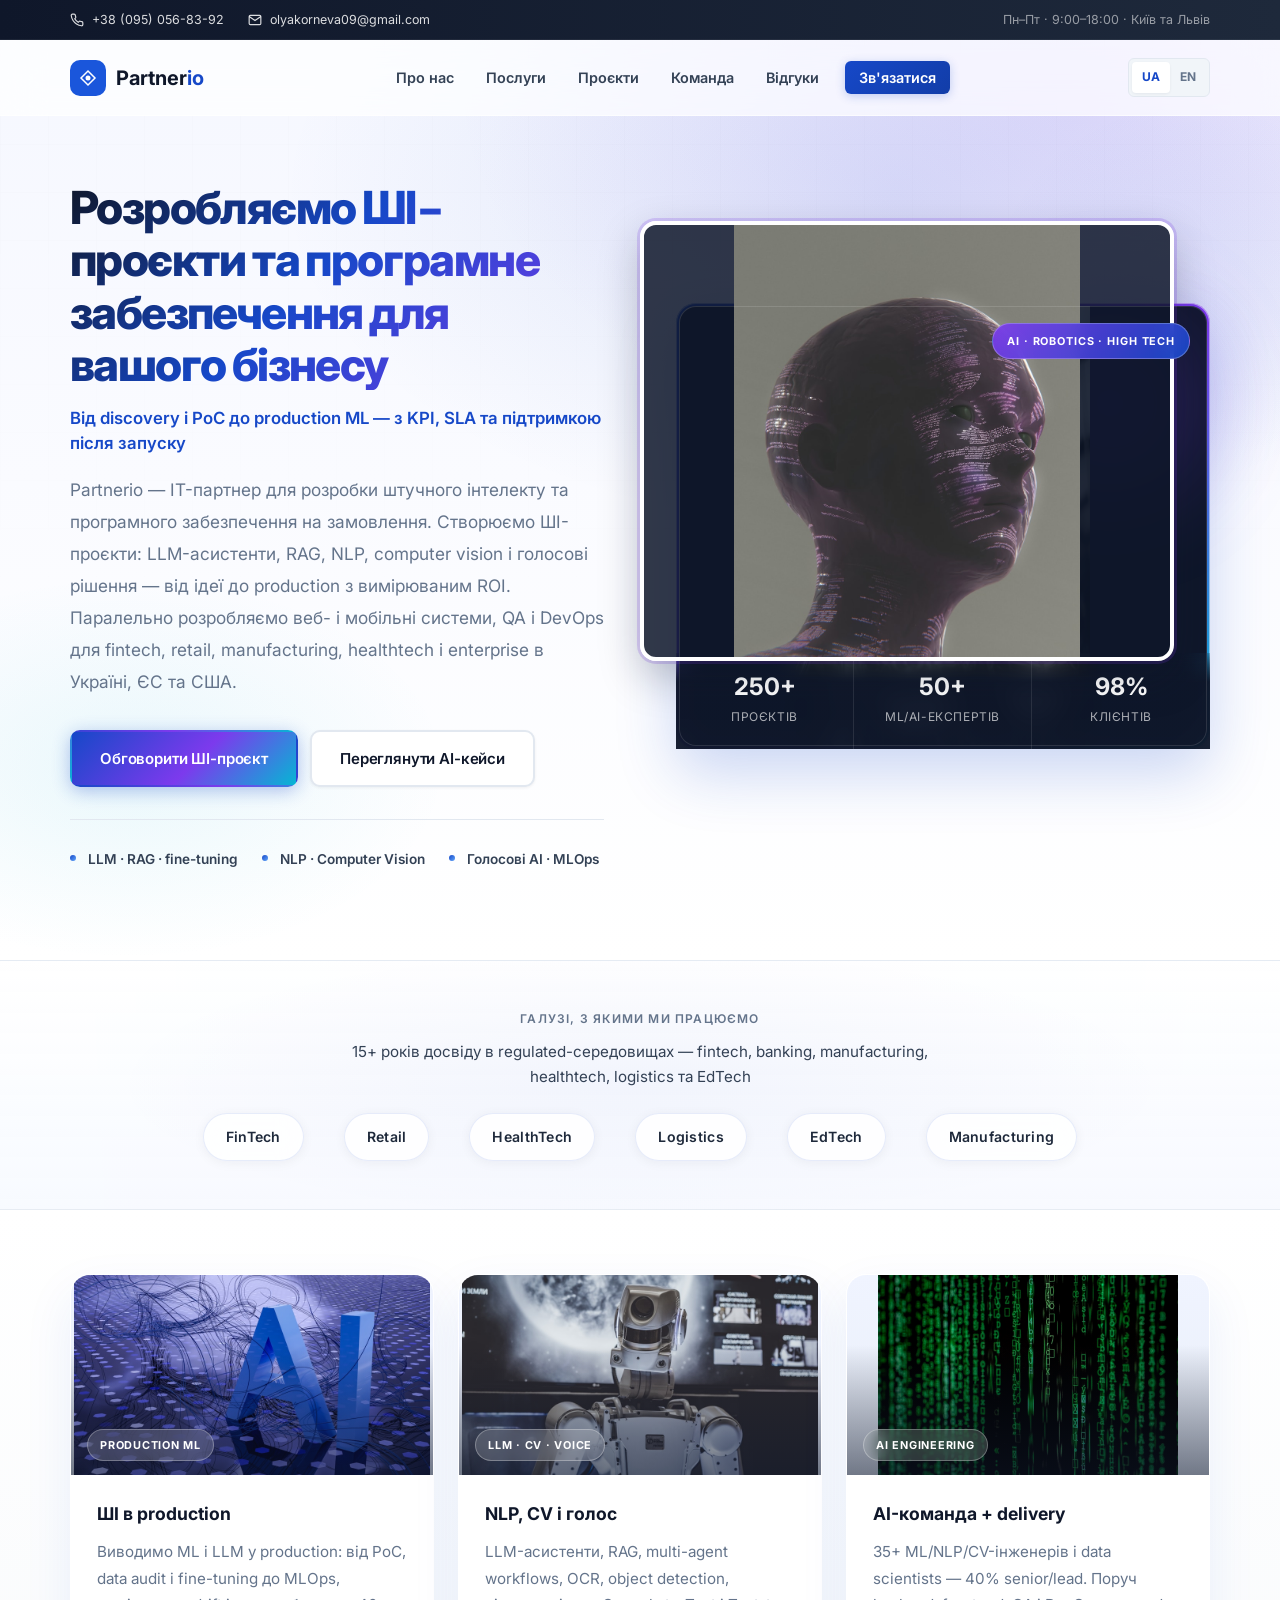
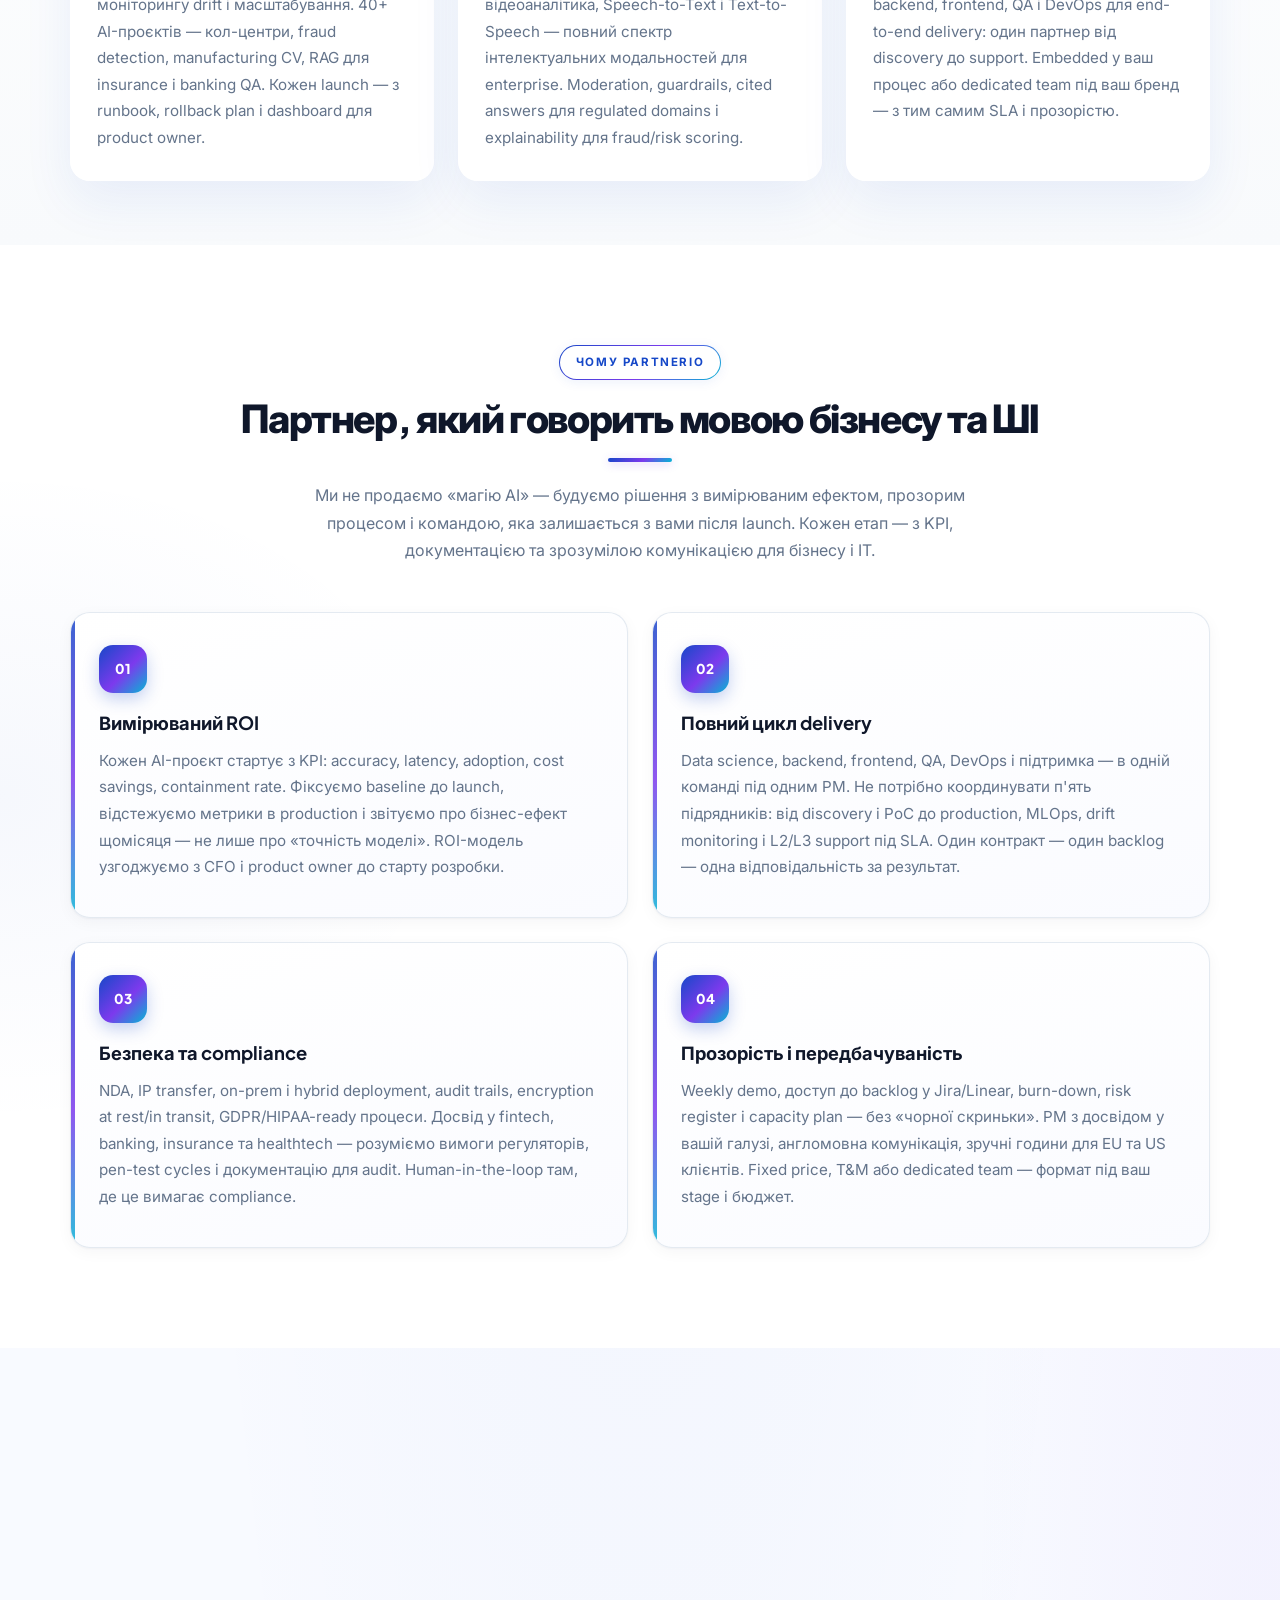
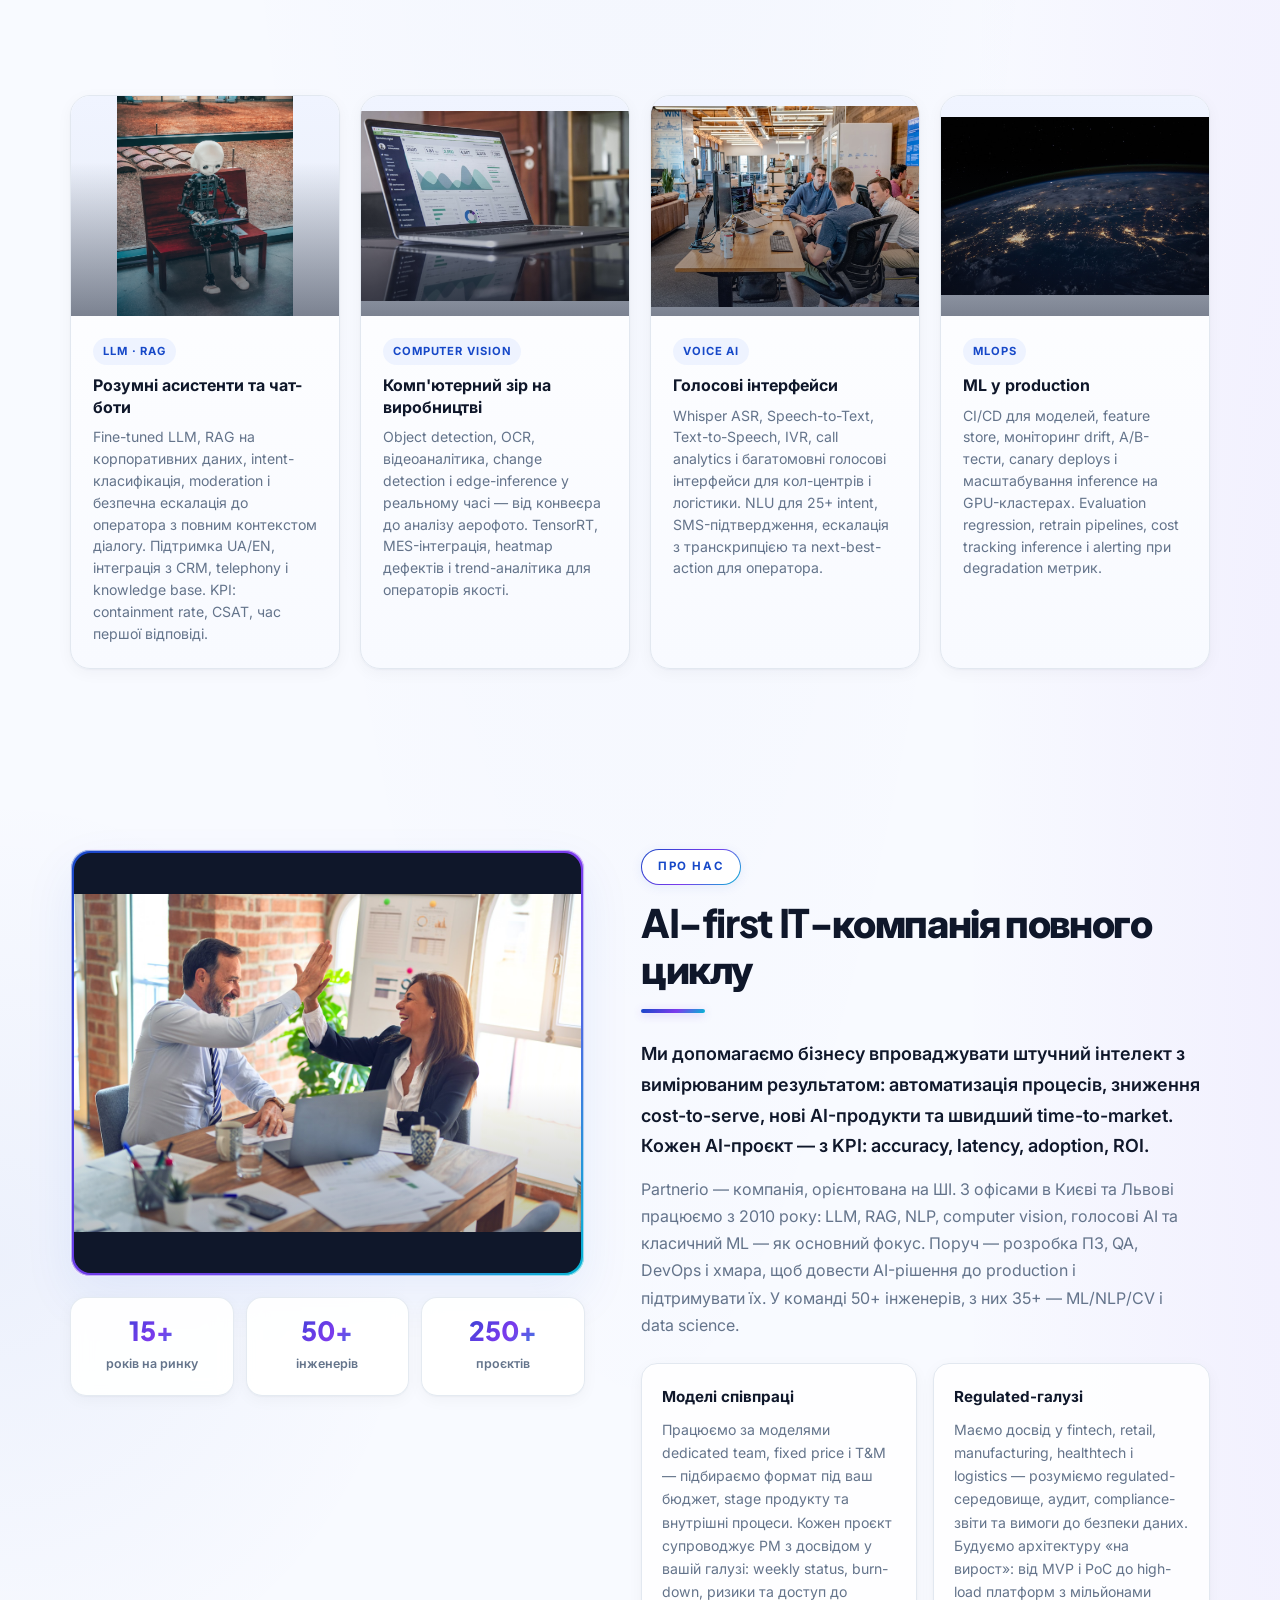
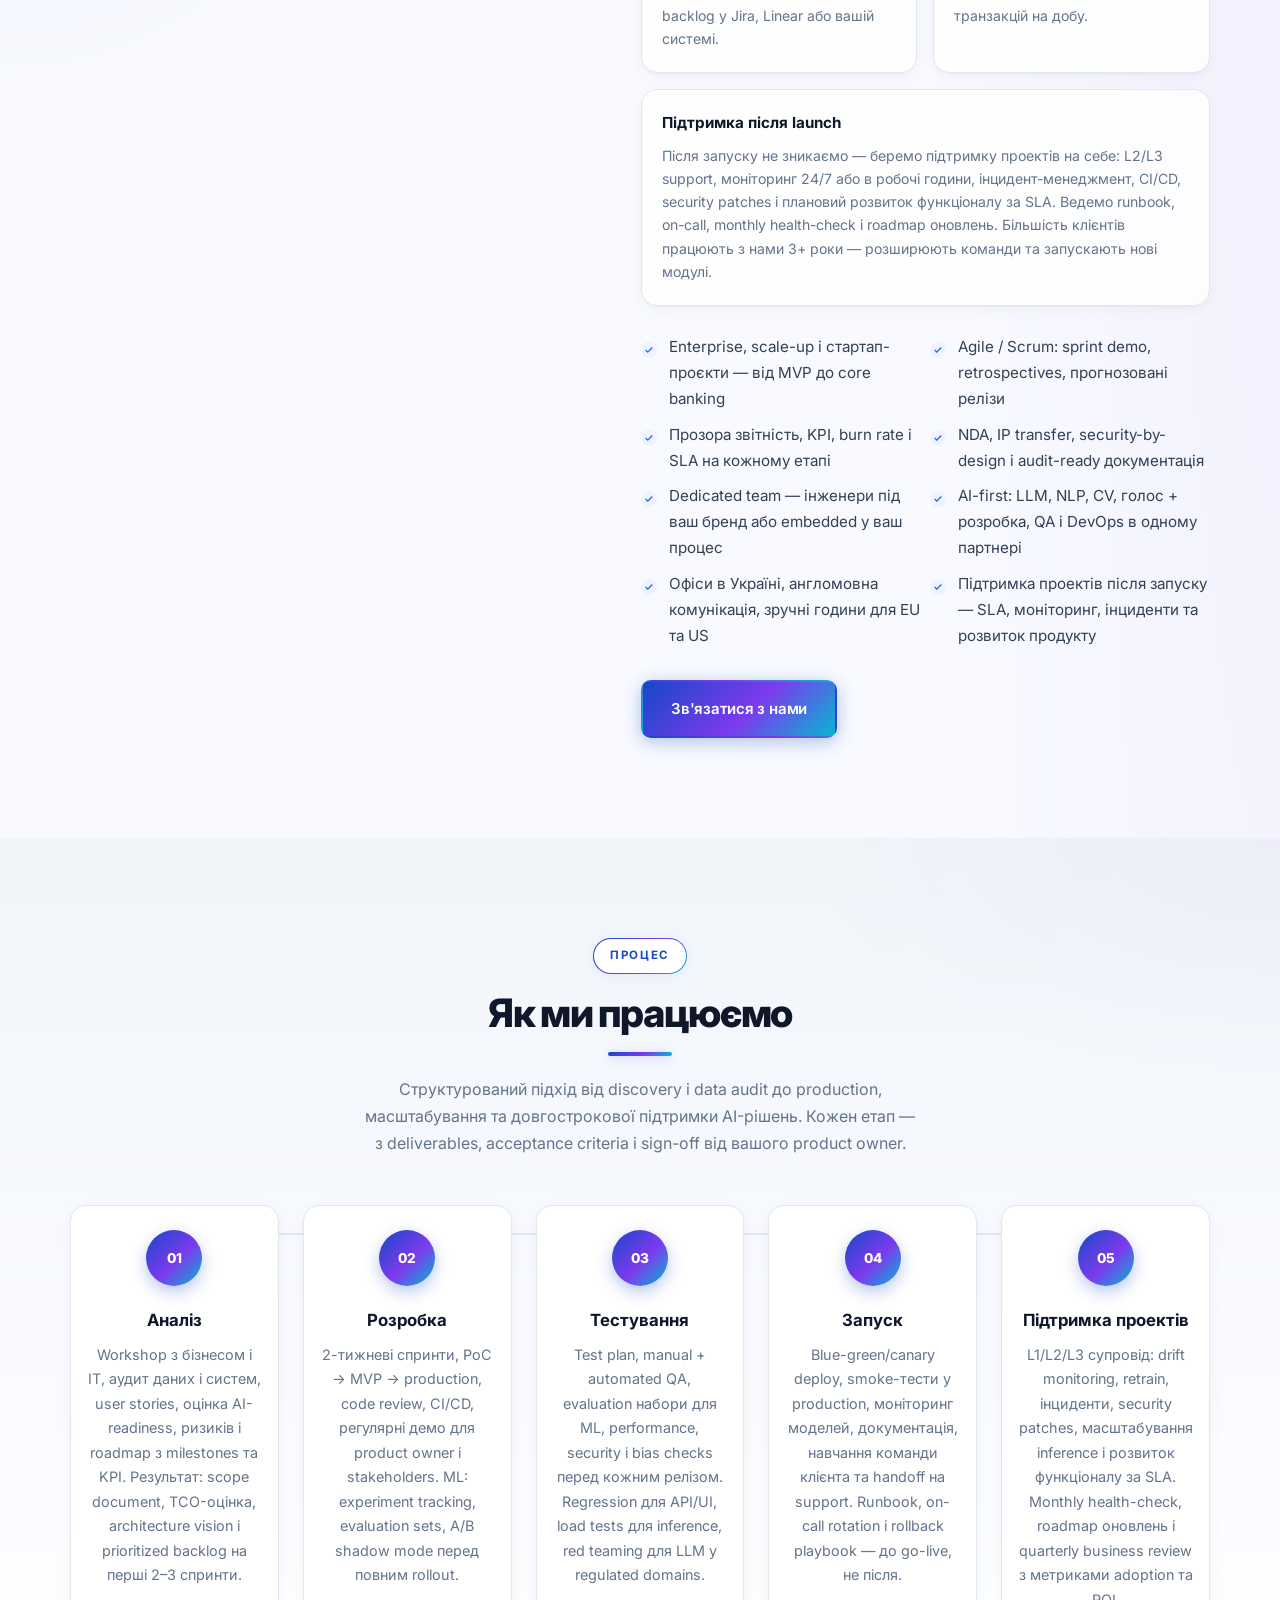
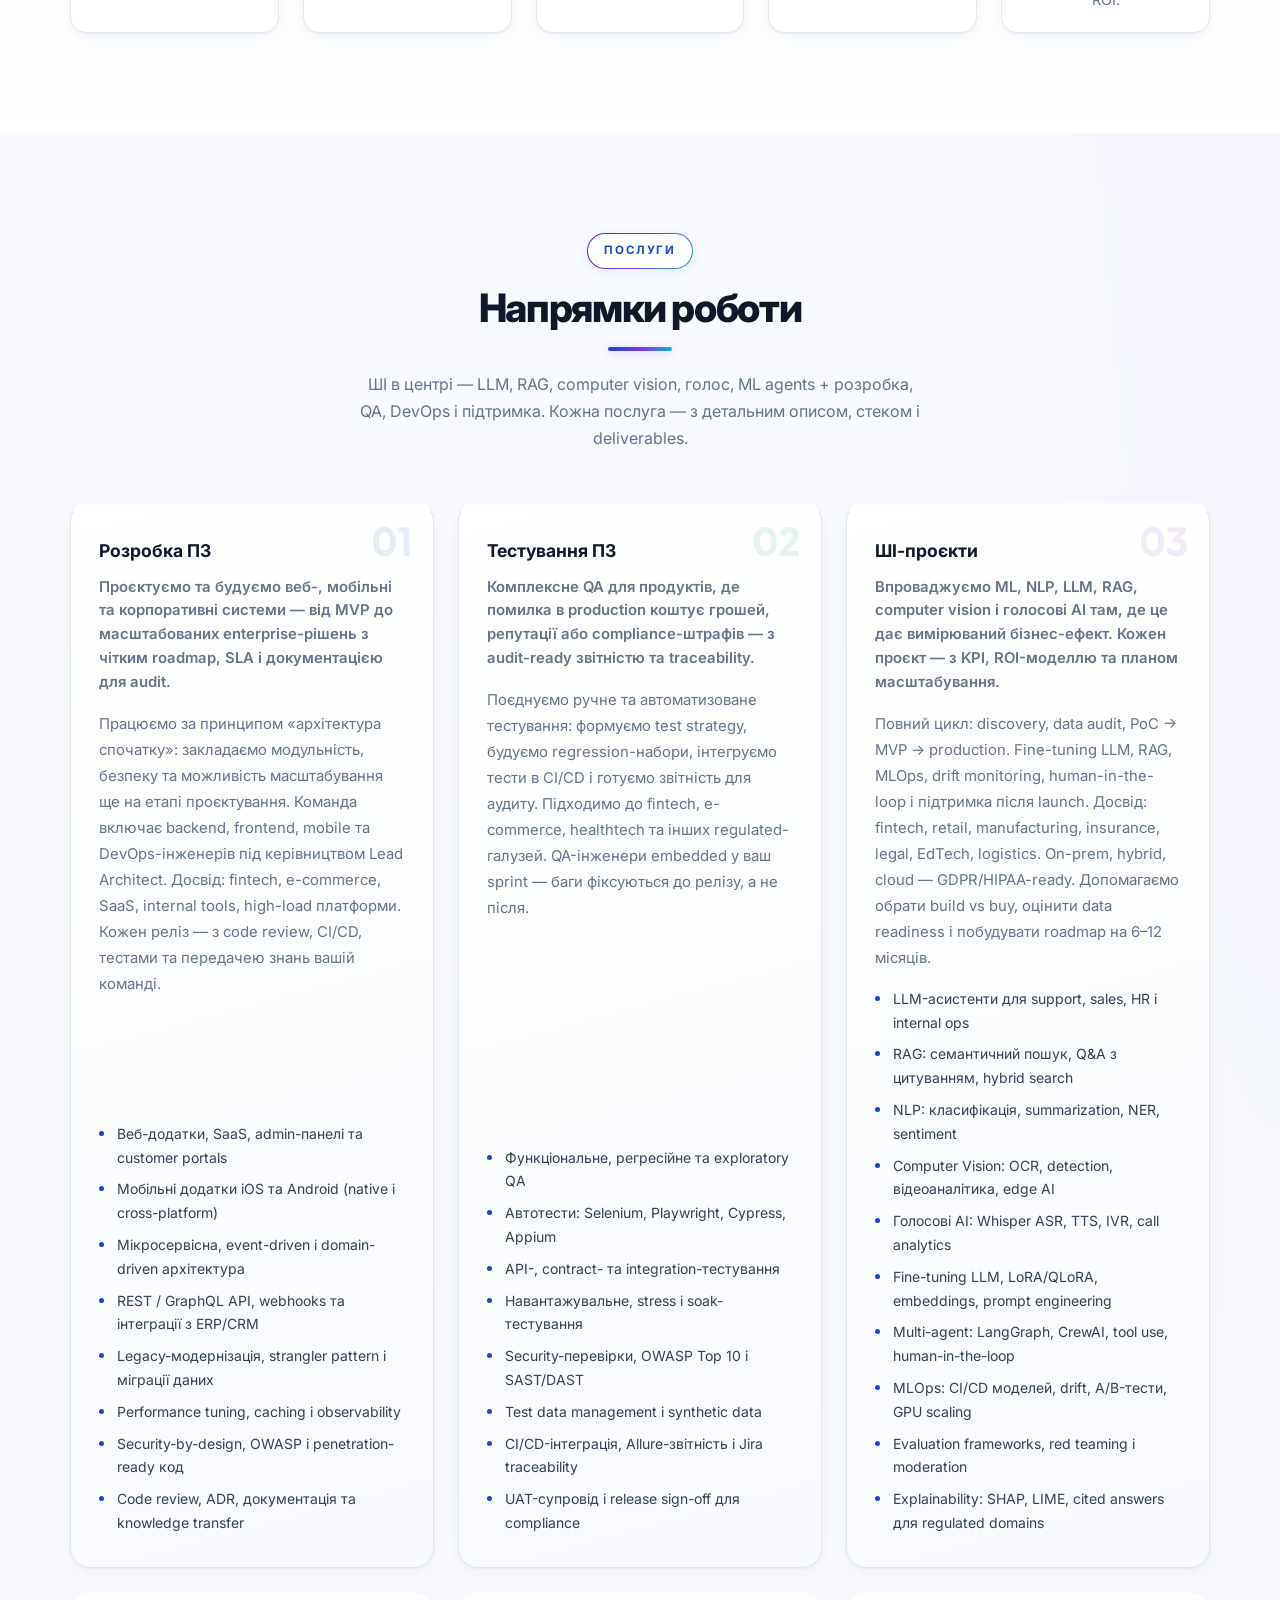
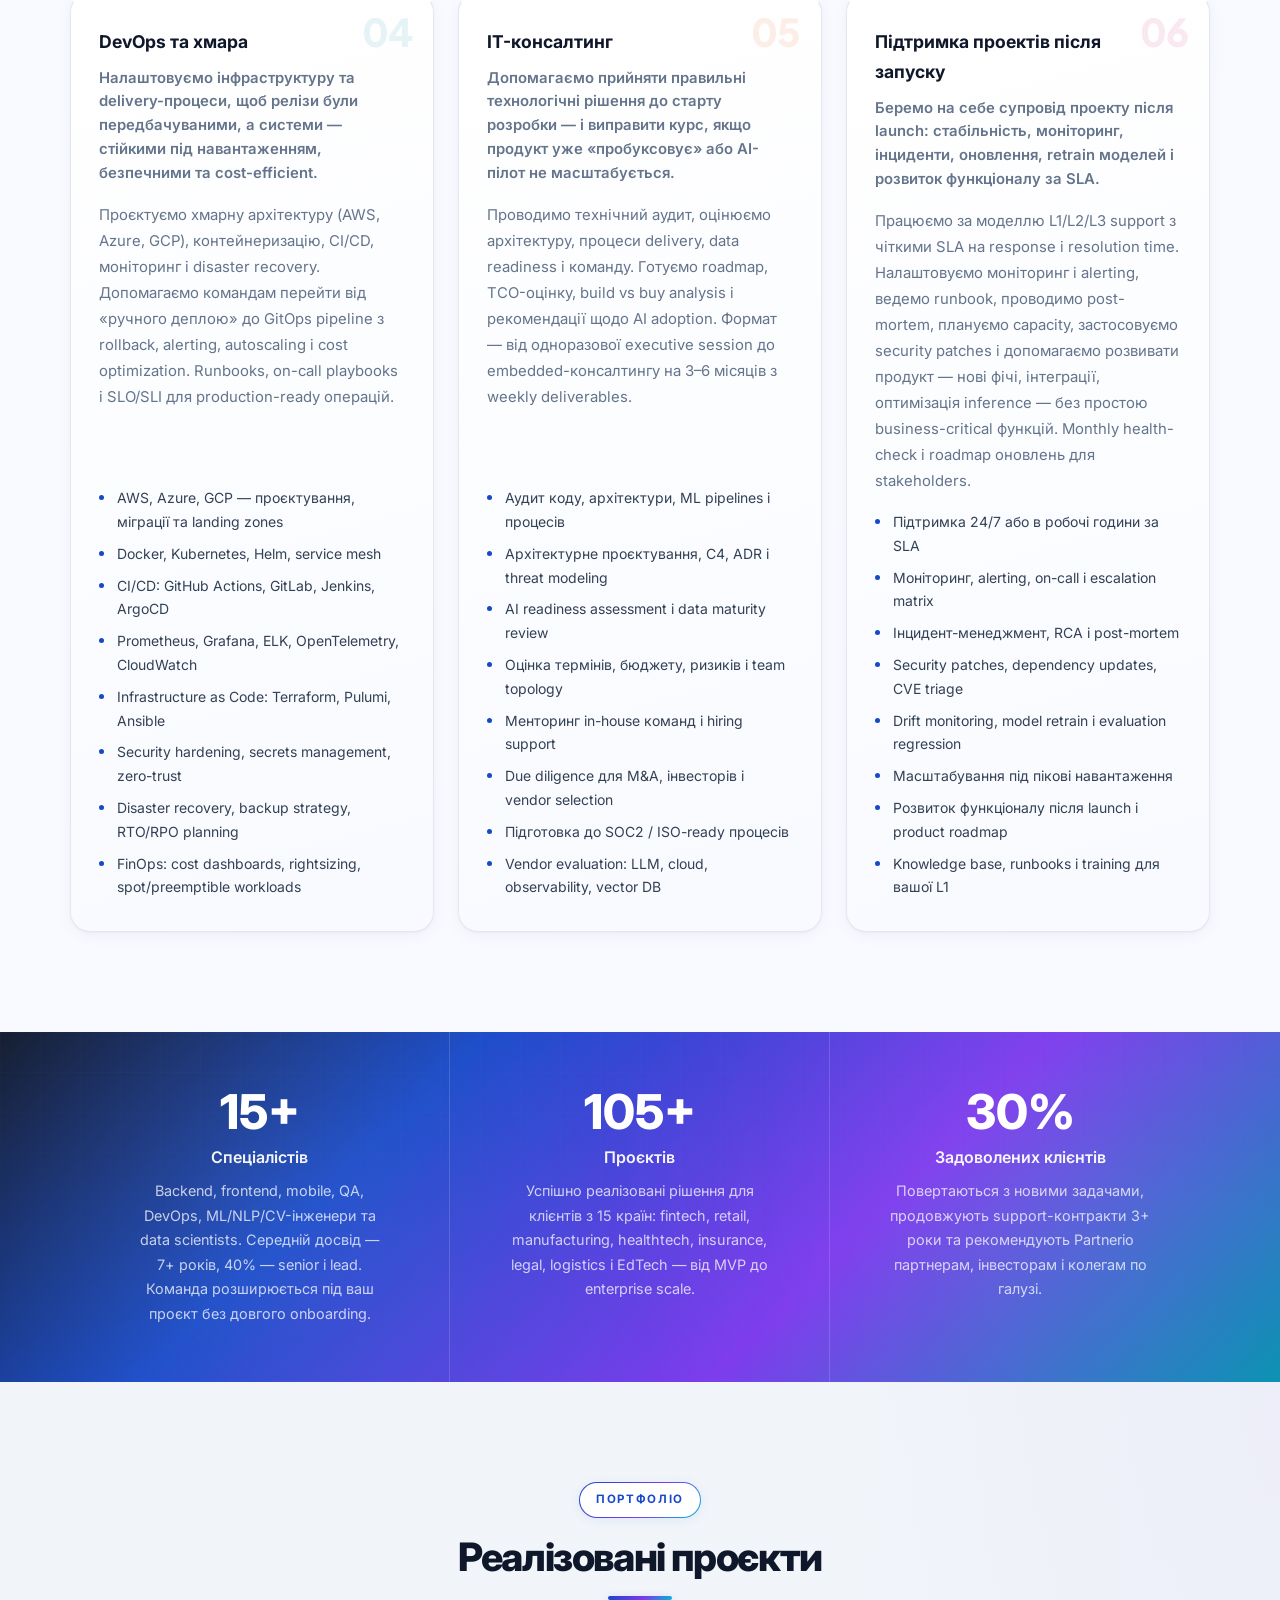
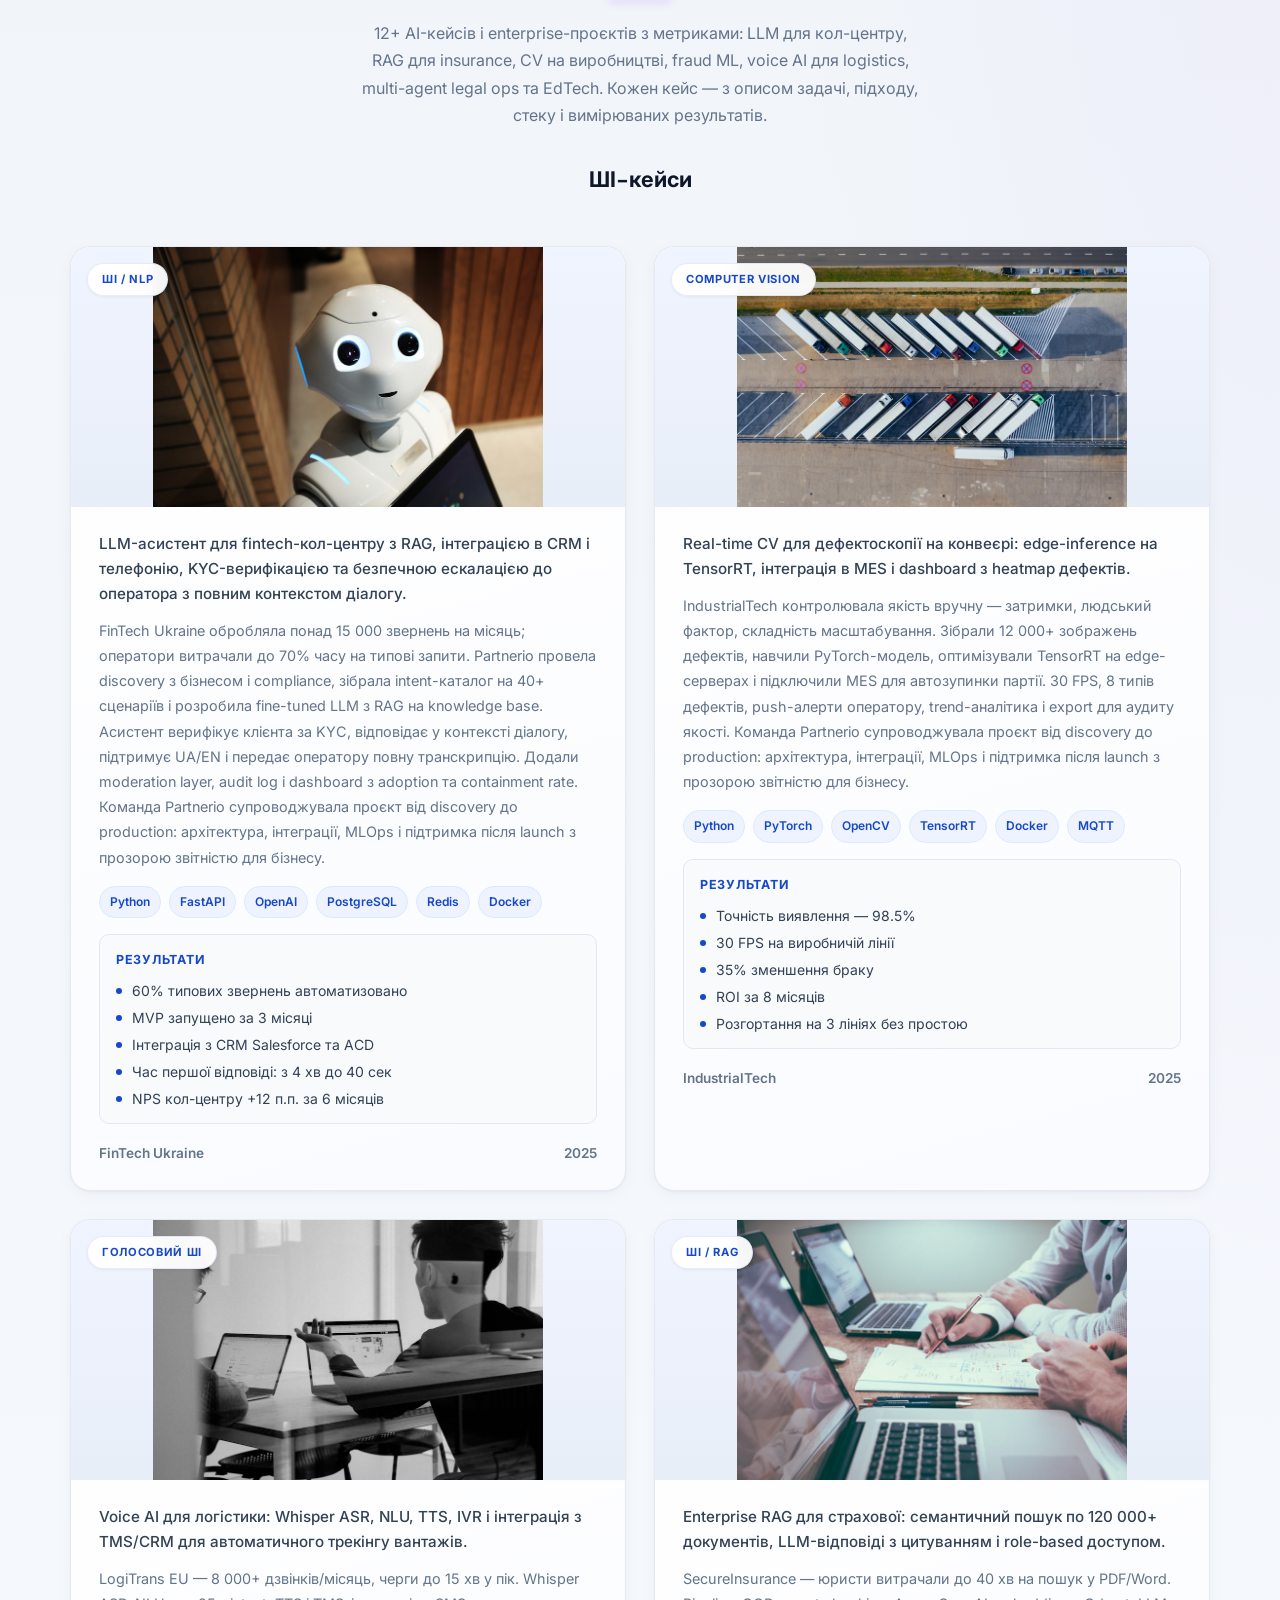
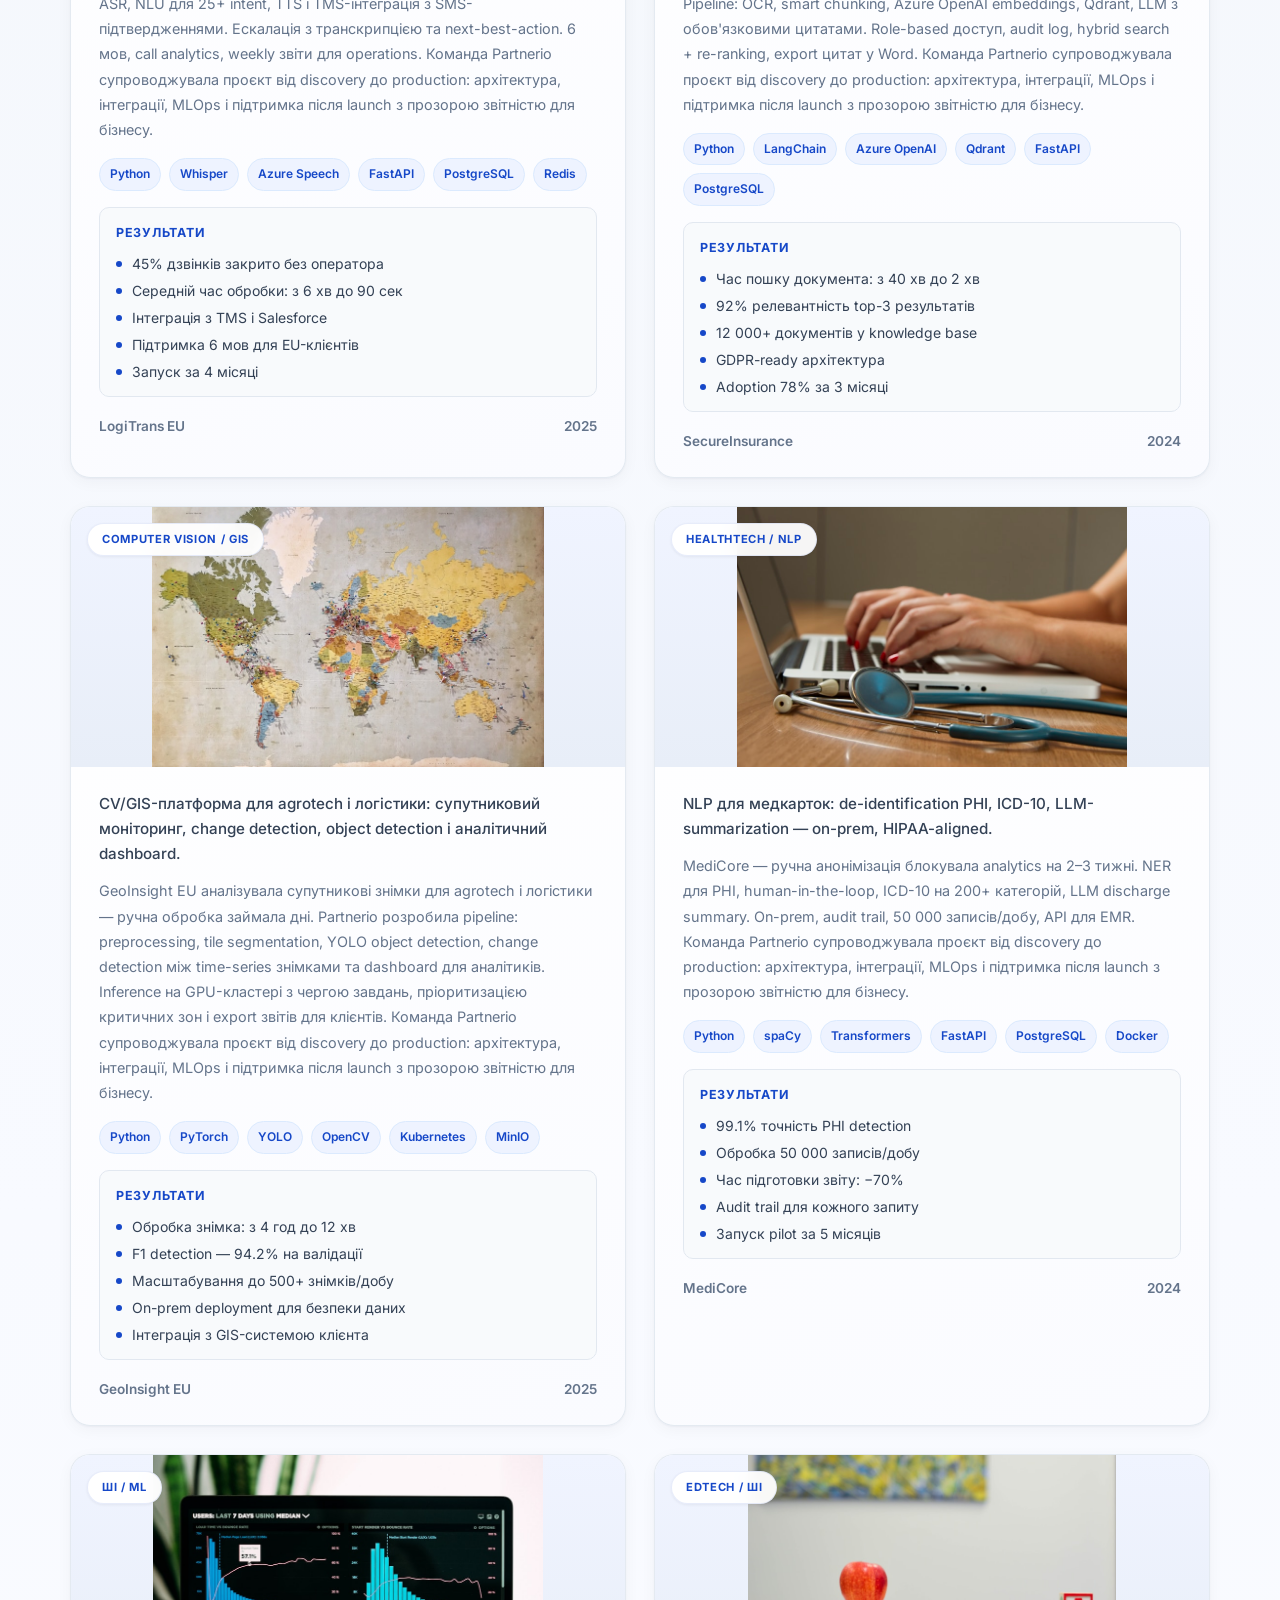
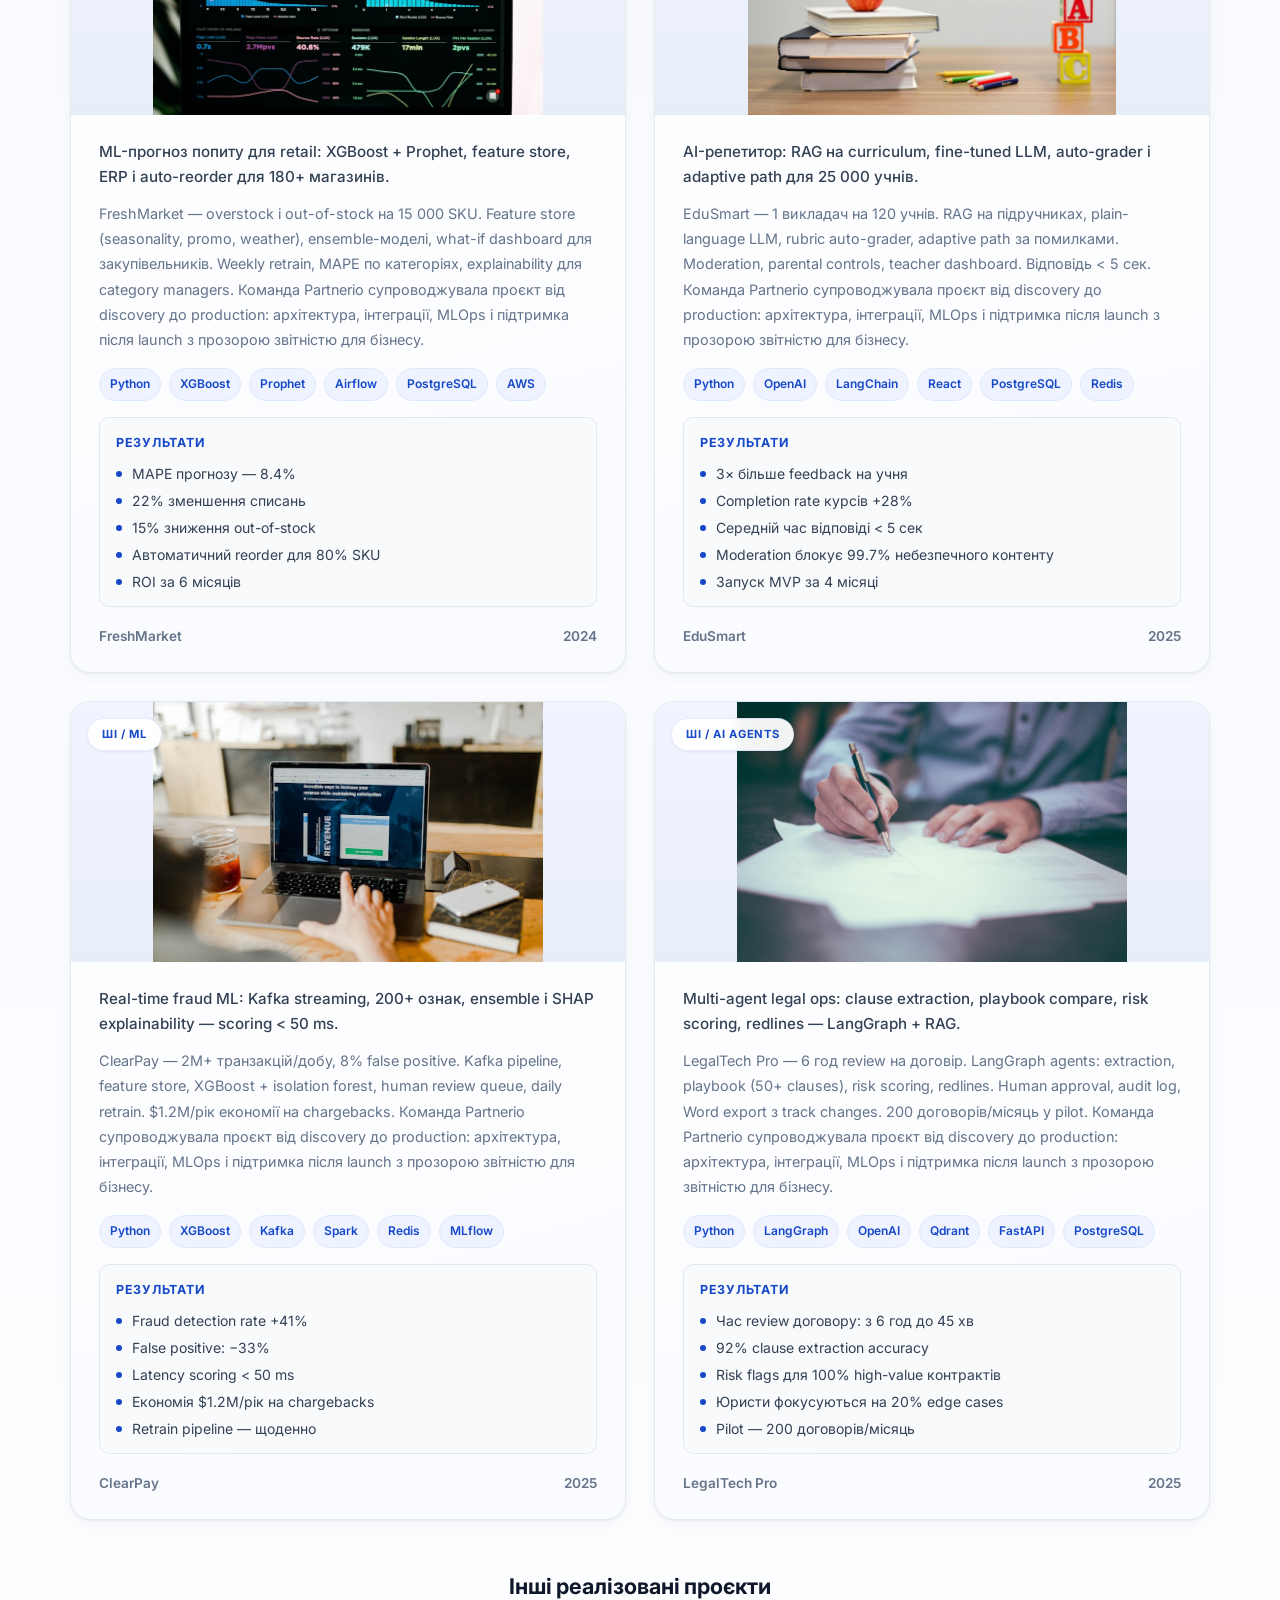
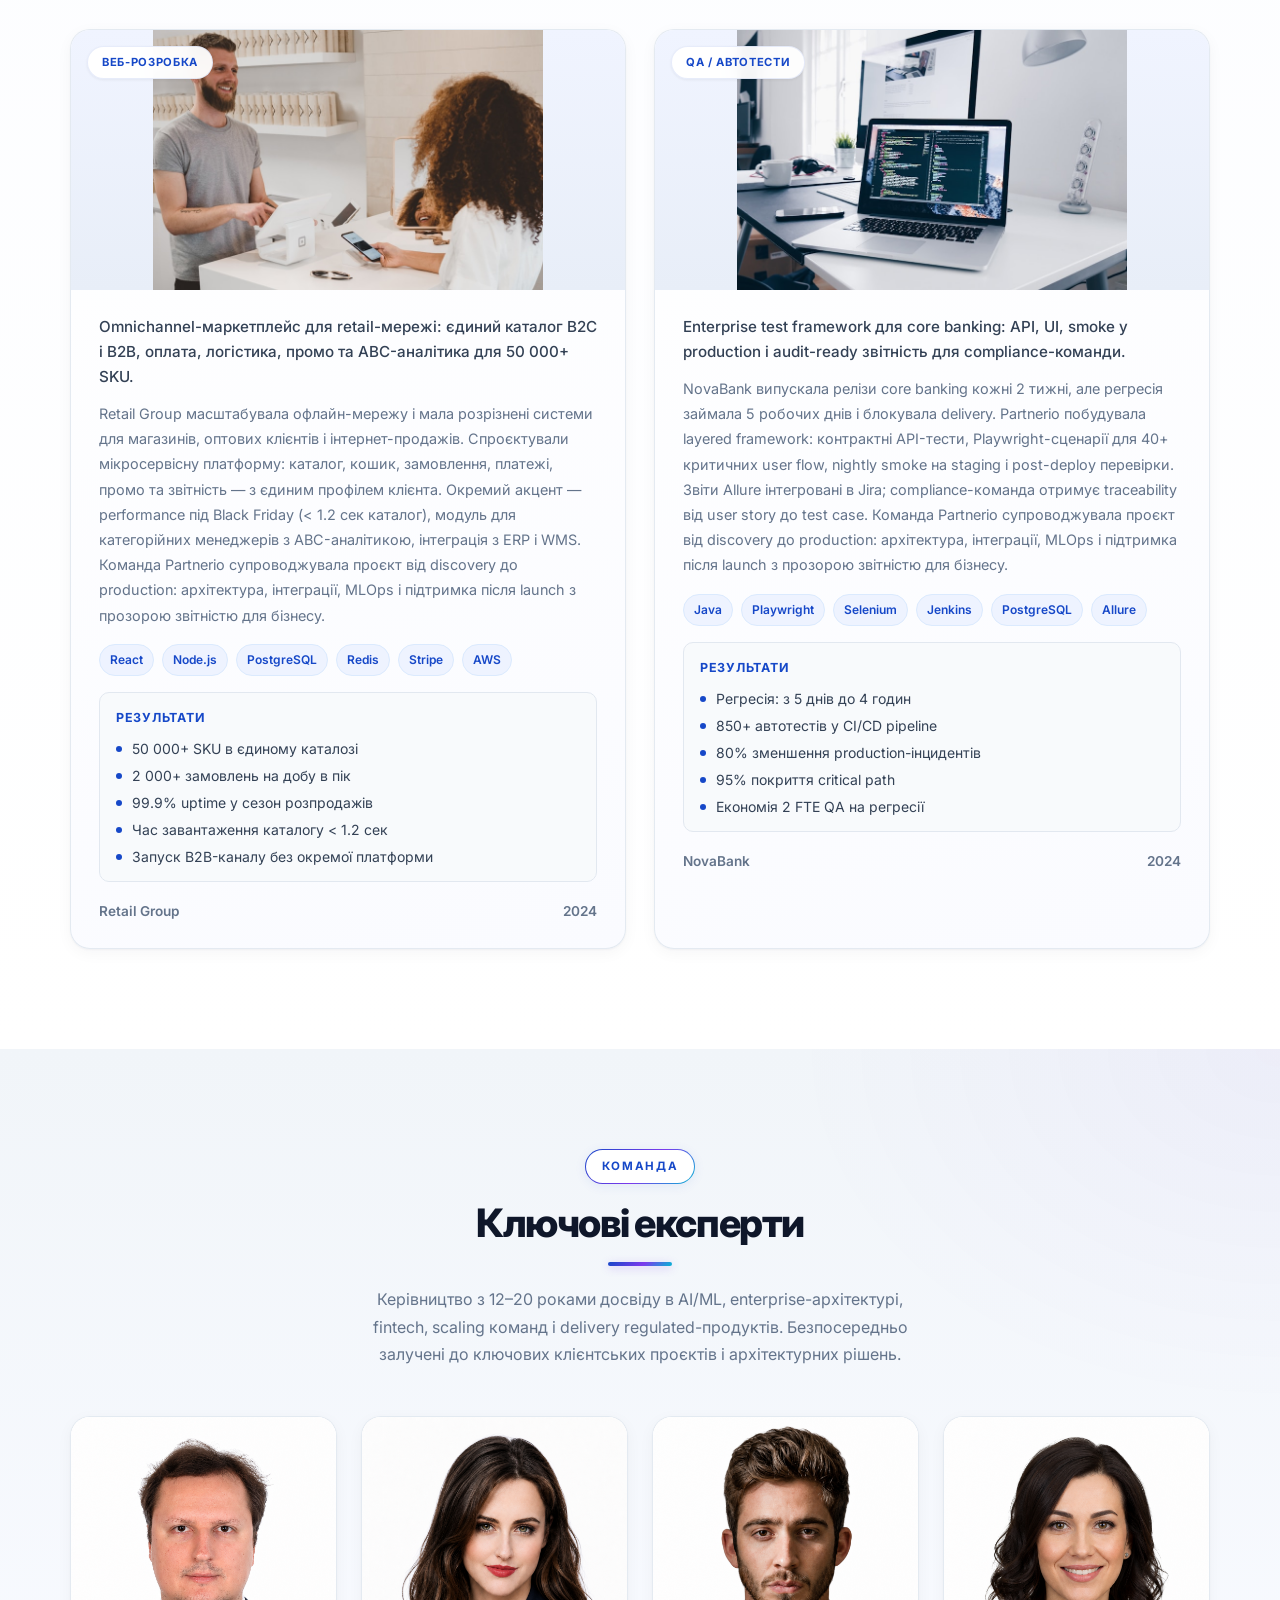
==== docs/index.html @ f4045353 "fixes" ====
<!DOCTYPE html>
<html lang="uk">
<head>
  <meta charset="UTF-8">
  <meta name="viewport" content="width=device-width, initial-scale=1.0">
  <meta name="description" content="Замовити розробку штучного інтелекту та програмного забезпечення: LLM, RAG, NLP, computer vision, MLOps. IT-компанія Partnerio з 2010 року — Київ, Львів, remote EU/US. 50+ інженерів, 250+ проєктів, безкоштовний discovery call.">
  <meta name="keywords" content="розробка штучного інтелекту, розробка ШІ, розробка програмного забезпечення на замовлення, замовити розробку ПЗ, IT-компанія Київ, IT аутсорсинг Україна, LLM розробка, RAG, NLP, computer vision, MLOps, DevOps, Partnerio, розробка AI проєктів">
  <meta name="robots" content="index, follow, max-image-preview:large">
  <meta name="googlebot" content="index, follow">
  <meta name="author" content="Partnerio">
  <meta name="geo.region" content="UA-30">
  <meta name="geo.placename" content="Kyiv, Lviv, Ukraine">
  <meta name="theme-color" content="#1648c8">
  <link rel="canonical" href="https://niamey.github.io/partnerio/" id="canonical-link">
  <link rel="alternate" hreflang="uk" href="https://niamey.github.io/partnerio/">
  <link rel="alternate" hreflang="en" href="https://niamey.github.io/partnerio/?lang=en">
  <link rel="alternate" hreflang="x-default" href="https://niamey.github.io/partnerio/">
  <meta property="og:type" content="website">
  <meta property="og:site_name" content="Partnerio">
  <meta property="og:url" content="https://niamey.github.io/partnerio/">
  <meta property="og:title" content="Partnerio | Розробка ШІ та програмного забезпечення на замовлення — Київ, Україна">
  <meta property="og:description" content="Замовити розробку штучного інтелекту та програмного забезпечення: LLM, RAG, NLP, computer vision, MLOps. IT-компанія Partnerio з 2010 року — Київ, Львів, remote EU/US. 50+ інженерів, 250+ проєктів, безкоштовний discovery call.">
  <meta property="og:image" content="https://niamey.github.io/partnerio/images/ai/hero.jpg">
  <meta property="og:locale" content="uk_UA">
  <meta property="og:locale:alternate" content="en_US">
  <meta name="twitter:card" content="summary_large_image">
  <meta name="twitter:title" content="Partnerio | Розробка ШІ та програмного забезпечення на замовлення — Київ, Україна">
  <meta name="twitter:description" content="Замовити розробку штучного інтелекту та програмного забезпечення: LLM, RAG, NLP, computer vision, MLOps. 50+ інженерів, 250+ проєктів, безкоштовний discovery call.">
  <meta name="twitter:image" content="https://niamey.github.io/partnerio/images/ai/hero.jpg">
  <title>Partnerio | Розробка ШІ та програмного забезпечення на замовлення — Київ, Україна</title>
  <link rel="preconnect" href="https://fonts.googleapis.com">
  <link rel="preconnect" href="https://fonts.gstatic.com" crossorigin>
  <link href="https://fonts.googleapis.com/css2?family=Inter:wght@400;500;600;700;800&family=Plus+Jakarta+Sans:wght@600;700;800&display=swap" rel="stylesheet">
  <link rel="stylesheet" href="css/style.css?v=20250708b">
  <script type="application/ld+json">
  {
    "@context": "https://schema.org",
    "@graph": [
      {
        "@type": "Organization",
        "@id": "https://niamey.github.io/partnerio/#organization",
        "name": "Partnerio",
        "url": "https://niamey.github.io/partnerio/",
        "logo": "https://niamey.github.io/partnerio/images/ai/hero.jpg",
        "image": "https://niamey.github.io/partnerio/images/ai/hero.jpg",
        "email": "olyakorneva09@gmail.com",
        "telephone": "+380950568392",
        "foundingDate": "2010",
        "address": {
          "@type": "PostalAddress",
          "addressLocality": "Kyiv",
          "addressCountry": "UA"
        },
        "areaServed": ["UA", "EU", "US"],
        "knowsAbout": [
          "Artificial Intelligence",
          "Machine Learning",
          "LLM",
          "RAG",
          "NLP",
          "Computer Vision",
          "Software Development",
          "DevOps",
          "Quality Assurance"
        ],
        "description": "IT company specializing in AI projects and custom software development since 2010. Kyiv and Lviv, Ukraine.",
        "sameAs": []
      },
      {
        "@type": "WebSite",
        "@id": "https://niamey.github.io/partnerio/#website",
        "url": "https://niamey.github.io/partnerio/",
        "name": "Partnerio",
        "publisher": { "@id": "https://niamey.github.io/partnerio/#organization" },
        "inLanguage": ["uk-UA", "en-US"]
      },
      {
        "@type": "ProfessionalService",
        "@id": "https://niamey.github.io/partnerio/#service",
        "name": "Partnerio",
        "url": "https://niamey.github.io/partnerio/",
        "image": "https://niamey.github.io/partnerio/images/ai/hero.jpg",
        "provider": { "@id": "https://niamey.github.io/partnerio/#organization" },
        "areaServed": ["UA", "EU", "US"],
        "serviceType": [
          "AI project development",
          "Custom software development",
          "Software testing",
          "DevOps and cloud",
          "IT consulting"
        ],
        "description": "Development of AI projects and custom software for fintech, retail, manufacturing, healthtech, and enterprise."
      }
    ]
  }
  </script>
</head>
<body>
  <div class="topbar">
    <div class="container topbar__inner">
      <div class="topbar__contacts">
        <a href="tel:+380950568392">
          <svg width="14" height="14" viewBox="0 0 24 24" fill="none" stroke="currentColor" stroke-width="2"><path d="M22 16.92v3a2 2 0 0 1-2.18 2 19.79 19.79 0 0 1-8.63-3.07 19.5 19.5 0 0 1-6-6 19.79 19.79 0 0 1-3.07-8.67A2 2 0 0 1 4.11 2h3a2 2 0 0 1 2 1.72c.127.96.361 1.903.7 2.81a2 2 0 0 1-.45 2.11L8.09 9.91a16 16 0 0 0 6 6l1.27-1.27a2 2 0 0 1 2.11-.45c.907.339 1.85.573 2.81.7A2 2 0 0 1 22 16.92z"/></svg>
          +38 (095) 056-83-92
        </a>
        <a href="mailto:olyakorneva09@gmail.com">
          <svg width="14" height="14" viewBox="0 0 24 24" fill="none" stroke="currentColor" stroke-width="2"><path d="M4 4h16c1.1 0 2 .9 2 2v12c0 1.1-.9 2-2 2H4c-1.1 0-2-.9-2-2V6c0-1.1.9-2 2-2z"/><polyline points="22,6 12,13 2,6"/></svg>
          olyakorneva09@gmail.com
        </a>
      </div>
      <span class="topbar__note" data-i18n="topbar.hours">Пн–Пт · 9:00–18:00 · Київ та Львів</span>
    </div>
  </div>

  <header class="header" id="header">
    <div class="container header__inner">
      <a href="#" class="logo">
        <span class="logo__mark" aria-hidden="true">
          <svg viewBox="0 0 36 36" fill="none"><rect width="36" height="36" rx="10" fill="#1a56db"/><path d="M11 18L18 11L25 18L18 25L11 18Z" stroke="#fff" stroke-width="1.5"/><circle cx="18" cy="18" r="2.5" fill="#fff"/></svg>
        </span>
        <span class="logo__text">Partner<span>io</span></span>
      </a>
      <nav class="nav" id="nav">
        <ul class="nav__list">
          <li><a href="#about" class="nav__link" data-section="about" data-i18n="nav.about">Про нас</a></li>
          <li><a href="#services" class="nav__link" data-section="services" data-i18n="nav.services">Послуги</a></li>
          <li><a href="#projects" class="nav__link" data-section="projects" data-i18n="nav.projects">Проєкти</a></li>
          <li><a href="#team" class="nav__link" data-section="team" data-i18n="nav.team">Команда</a></li>
          <li><a href="#reviews" class="nav__link" data-section="reviews" data-i18n="nav.reviews">Відгуки</a></li>
          <li><a href="#contact" class="nav__link nav__link--cta" data-section="contact" data-i18n="nav.contact">Зв'язатися</a></li>
        </ul>
      </nav>
      <div class="header__actions">
        <div class="lang-switch" id="lang-switch">
          <button type="button" class="lang-switch__btn active" data-lang="uk" aria-label="Українська">UA</button>
          <button type="button" class="lang-switch__btn" data-lang="en" aria-label="English">EN</button>
        </div>
        <button class="burger" id="burger" data-i18n-aria="nav.menu" aria-label="Меню"><span></span><span></span><span></span></button>
      </div>
    </div>
  </header>

  <main>
    <section class="hero" id="hero">
      <div class="container hero__wrap">
        <div class="hero__content">
          <h1 class="hero__title" data-i18n="hero.title">Розробляємо ШІ-проєкти та програмне забезпечення для вашого бізнесу</h1>
          <p class="hero__tagline" data-i18n="hero.tagline">Від discovery і PoC до production ML — з KPI, SLA та підтримкою після запуску</p>
          <p class="hero__text" data-i18n="hero.text">Partnerio — AI-first партнер для компаній, які будують продукти на штучному інтелекті: LLM-асистенти, RAG, NLP, computer vision і голосові рішення. Допомагаємо пройти шлях від ідеї до production з вимірюваним ROI — accuracy, latency, adoption і cost savings. Поруч — надійна розробка ПЗ, QA і DevOps для fintech, retail, manufacturing, healthtech і enterprise в Україні, ЄС та США. Працюємо прозоро: weekly demo, KPI dashboard і команда, яка залишається після launch.</p>
          <div class="hero__actions">
            <a href="#contact" class="btn btn--primary" data-i18n="hero.cta1">Обговорити ШІ-проєкт</a>
            <a href="#projects" class="btn btn--outline" data-i18n="hero.cta2">Переглянути AI-кейси</a>
          </div>
          <ul class="hero__certs">
            <li data-i18n="hero.cert1">LLM · RAG · fine-tuning</li>
            <li data-i18n="hero.cert2">NLP · Computer Vision</li>
            <li data-i18n="hero.cert3">Голосові AI · MLOps</li>
          </ul>
        </div>
        <div class="hero__visual">
          <img class="hero__visual-main" src="images/ai/hero.jpg?v=20250707y" data-i18n-alt="hero.imgAlt" alt="Сучасний робот та штучний інтелект — Partnerio">
          <img class="hero__visual-accent" src="images/ai/hero-accent.jpg?v=20250707y" data-i18n-alt="hero.accentAlt" alt="" aria-hidden="true">
          <div class="hero__visual-glow" aria-hidden="true"></div>
          <span class="hero__visual-badge" data-i18n="hero.visualBadge">AI · Robotics · High Tech</span>
          <div class="hero__stats">
            <div><strong>250+</strong><span data-i18n="hero.stat1">проєктів</span></div>
            <div><strong>50+</strong><span data-i18n="hero.stat2">ML/AI-експертів</span></div>
            <div><strong>98%</strong><span data-i18n="hero.stat3">клієнтів</span></div>
          </div>
        </div>
      </div>
    </section>

    <section class="trust-bar">
      <div class="container trust-bar__inner">
        <p class="trust-bar__title" data-i18n="trust.title">Галузі, з якими ми працюємо</p>
        <p class="trust-bar__subtitle" data-i18n="trust.subtitle">15+ років досвіду в regulated-середовищах — fintech, banking, manufacturing, healthtech, logistics та EdTech</p>
        <div class="trust-bar__logos">
          <span>FinTech</span><span>Retail</span><span>HealthTech</span><span>Logistics</span><span>EdTech</span><span>Manufacturing</span>
        </div>
      </div>
    </section>

    <section class="features-strip">
      <div class="container features-strip__grid">
        <article class="feature-card feature-card--media reveal">
          <div class="feature-card__media">
            <img src="images/ai/about-ai.jpg" data-i18n-alt="features.f1imgAlt" alt="MLOps та ШІ в production" loading="lazy">
            <span class="feature-card__chip" data-i18n="features.f1chip">Production ML</span>
          </div>
          <div class="feature-card__content">
            <h3 data-i18n="features.f1title">ШІ в production</h3>
            <p data-i18n="features.f1text">Виводимо ML і LLM у production: від PoC, data audit і fine-tuning до MLOps, моніторингу drift і масштабування. 40+ AI-проєктів — кол-центри, fraud detection, manufacturing CV, RAG для insurance і banking QA.</p>
          </div>
        </article>
        <article class="feature-card feature-card--media reveal">
          <div class="feature-card__media">
            <img src="images/ai/about-main.jpg" data-i18n-alt="features.f2imgAlt" alt="LLM, NLP та computer vision" loading="lazy">
            <span class="feature-card__chip" data-i18n="features.f2chip">LLM · CV · Voice</span>
          </div>
          <div class="feature-card__content">
            <h3 data-i18n="features.f2title">NLP, CV і голос</h3>
            <p data-i18n="features.f2text">LLM-асистенти, RAG, multi-agent workflows, OCR, object detection, відеоаналітика, Speech-to-Text і Text-to-Speech — повний спектр інтелектуальних модальностей для enterprise.</p>
          </div>
        </article>
        <article class="feature-card feature-card--media reveal">
          <div class="feature-card__media">
            <img src="images/ai/about-data.jpg" data-i18n-alt="features.f3imgAlt" alt="AI-команда та інженерія" loading="lazy">
            <span class="feature-card__chip" data-i18n="features.f3chip">AI Engineering</span>
          </div>
          <div class="feature-card__content">
            <h3 data-i18n="features.f3title">AI-команда + delivery</h3>
            <p data-i18n="features.f3text">35+ ML/NLP/CV-інженерів і data scientists — 40% senior/lead. Поруч backend, frontend, QA і DevOps для end-to-end delivery: один партнер від discovery до support.</p>
          </div>
        </article>
      </div>
    </section>

    <section class="section section--why" id="why">
      <div class="container">
        <div class="section-head reveal">
          <span class="section-label" id="why-label">Чому Partnerio</span>
          <h2 class="section-title" id="why-title">Партнер, який говорить мовою бізнесу та ШІ</h2>
          <div class="section-line section-line--center"></div>
          <p class="text-body text-center text-center--wide" id="why-subtitle">Ми не продаємо «магію AI» — будуємо рішення з вимірюваним ефектом, прозорим процесом і командою, яка залишається з вами після launch. Кожен етап — з KPI, документацією та зрозумілою комунікацією для бізнесу і IT.</p>
        </div>
        <div class="why-grid">
          <article class="why-card reveal">
            <span class="why-card__num">01</span>
            <h3 id="why-w1-title">Вимірюваний ROI</h3>
            <p id="why-w1-text">Кожен AI-проєкт стартує з KPI: accuracy, latency, adoption, cost savings, containment rate. Фіксуємо baseline до launch, відстежуємо метрики в production і звітуємо про бізнес-ефект щомісяця — не лише про «точність моделі». ROI-модель узгоджуємо з CFO і product owner до старту розробки.</p>
          </article>
          <article class="why-card reveal">
            <span class="why-card__num">02</span>
            <h3 id="why-w2-title">Повний цикл delivery</h3>
            <p id="why-w2-text">Data science, backend, frontend, QA, DevOps і підтримка — в одній команді. Не потрібно координувати п'ять підрядників: від PoC до production і L2/L3 support під SLA.</p>
          </article>
          <article class="why-card reveal">
            <span class="why-card__num">03</span>
            <h3 id="why-w3-title">Безпека та compliance</h3>
            <p id="why-w3-text">NDA, IP transfer, on-prem і hybrid deployment, audit trails, GDPR/HIPAA-ready процеси. Досвід у fintech, banking, insurance та healthtech — розуміємо вимоги регуляторів.</p>
          </article>
          <article class="why-card reveal">
            <span class="why-card__num">04</span>
            <h3 id="why-w4-title">Прозорість і передбачуваність</h3>
            <p id="why-w4-text">Weekly demo, доступ до backlog, burn-down і ризики — без «чорної скриньки». PM з досвідом у вашій галузі, англомовна комунікація, зручні години для EU та US клієнтів.</p>
          </article>
        </div>
      </div>
    </section>

    <section class="section ai-showcase" id="ai-showcase">
      <div class="container">
        <div class="section-head reveal">
          <span class="section-label" data-i18n="showcase.label">ШІ в дії</span>
          <h2 class="section-title" data-i18n="showcase.title">Високі технології, які ми впроваджуємо</h2>
          <div class="section-line section-line--center"></div>
          <p class="text-body text-center" data-i18n="showcase.subtitle">LLM, computer vision, голосові AI та MLOps — від лабораторії до production. Реальні кейси з метриками для fintech, manufacturing, legal, insurance і EdTech.</p>
        </div>
        <div class="ai-showcase__grid">
          <article class="ai-showcase__card reveal">
            <div class="ai-showcase__image">
              <img src="images/ai/gallery-llm.jpg" data-i18n-alt="showcase.llmAlt" alt="LLM та RAG">
            </div>
            <div class="ai-showcase__body">
              <span class="ai-showcase__tag" data-i18n="showcase.llmTag">LLM · RAG</span>
              <h3 data-i18n="showcase.llmTitle">Розумні асистенти та чат-боти</h3>
              <p data-i18n="showcase.llmText">Fine-tuned LLM, RAG на корпоративних даних, intent-класифікація, moderation і безпечна ескалація до оператора з повним контекстом діалогу.</p>
            </div>
          </article>
          <article class="ai-showcase__card reveal">
            <div class="ai-showcase__image">
              <img src="images/ai/gallery-cv.jpg" data-i18n-alt="showcase.cvAlt" alt="Computer Vision">
            </div>
            <div class="ai-showcase__body">
              <span class="ai-showcase__tag" data-i18n="showcase.cvTag">Computer Vision</span>
              <h3 data-i18n="showcase.cvTitle">Комп'ютерний зір на виробництві</h3>
              <p data-i18n="showcase.cvText">Object detection, OCR, відеоаналітика, change detection і edge-inference у реальному часі — від конвеєра до аналізу аерофото.</p>
            </div>
          </article>
          <article class="ai-showcase__card reveal">
            <div class="ai-showcase__image">
              <img src="images/ai/gallery-voice.jpg" data-i18n-alt="showcase.voiceAlt" alt="Голосові AI">
            </div>
            <div class="ai-showcase__body">
              <span class="ai-showcase__tag" data-i18n="showcase.voiceTag">Voice AI</span>
              <h3 data-i18n="showcase.voiceTitle">Голосові інтерфейси</h3>
              <p data-i18n="showcase.voiceText">Whisper ASR, Speech-to-Text, Text-to-Speech, IVR, call analytics і багатомовні голосові інтерфейси для кол-центрів і логістики.</p>
            </div>
          </article>
          <article class="ai-showcase__card reveal">
            <div class="ai-showcase__image">
              <img src="images/ai/gallery-mlops.jpg" data-i18n-alt="showcase.mlopsAlt" alt="MLOps">
            </div>
            <div class="ai-showcase__body">
              <span class="ai-showcase__tag" data-i18n="showcase.mlopsTag">MLOps</span>
              <h3 data-i18n="showcase.mlopsTitle">ML у production</h3>
              <p data-i18n="showcase.mlopsText">CI/CD для моделей, feature store, моніторинг drift, A/B-тести, canary deploys і масштабування inference на GPU-кластерах.</p>
            </div>
          </article>
        </div>
      </div>
    </section>

    <section class="section about" id="about">
      <div class="container about__grid">
        <div class="about__visual reveal">
          <div class="about__photo">
            <img src="images/ai/about-hero.jpg" data-i18n-alt="about.imgAltMain" alt="AI-команда Partnerio" loading="lazy">
            <div class="about__photo-shade" aria-hidden="true"></div>
          </div>
          <div class="about__metrics">
            <div class="about__metric">
              <strong>15+</strong>
              <span data-i18n="about.badge">років на ринку</span>
            </div>
            <div class="about__metric">
              <strong>50+</strong>
              <span data-i18n="about.metricTeam">інженерів</span>
            </div>
            <div class="about__metric">
              <strong>250+</strong>
              <span data-i18n="about.metricProjects">проєктів</span>
            </div>
          </div>
        </div>
        <div class="about__content reveal">
          <span class="section-label" data-i18n="about.label">Про нас</span>
          <h2 class="section-title" data-i18n="about.title">AI-first IT-компанія повного циклу</h2>
          <div class="section-line"></div>
          <p class="text-lead" data-i18n="about.lead">Ми допомагаємо бізнесу впроваджувати штучний інтелект з вимірюваним результатом: автоматизація процесів, зниження cost-to-serve, нові AI-продукти та швидший time-to-market. Кожен AI-проєкт — з KPI: accuracy, latency, adoption, ROI.</p>
          <p class="text-body" data-i18n="about.body">Partnerio — компанія, орієнтована на ШІ. З офісами в Києві та Львові працюємо з 2010 року: LLM, RAG, NLP, computer vision, голосові AI та класичний ML — як основний фокус. Поруч — розробка ПЗ, QA, DevOps і хмара, щоб довести AI-рішення до production і підтримувати їх. У команді 50+ інженерів, з них 35+ — ML/NLP/CV і data science.</p>
          <div class="about__highlights">
            <article class="about__highlight">
              <h3 data-i18n="about.h1">Моделі співпраці</h3>
              <p data-i18n="about.body2">Працюємо за моделями dedicated team, fixed price і T&M — підбираємо формат під ваш бюджет, stage продукту та внутрішні процеси. Кожен проєкт супроводжує PM з досвідом у вашій галузі: weekly status, burn-down, ризики та доступ до backlog у Jira, Linear або вашій системі.</p>
            </article>
            <article class="about__highlight">
              <h3 data-i18n="about.h2">Regulated-галузі</h3>
              <p data-i18n="about.body3">Маємо досвід у fintech, retail, manufacturing, healthtech і logistics — розуміємо regulated-середовище, аудит, compliance-звіти та вимоги до безпеки даних. Будуємо архітектуру «на вирост»: від MVP і PoC до high-load платформ з мільйонами транзакцій на добу.</p>
            </article>
            <article class="about__highlight about__highlight--wide">
              <h3 data-i18n="about.h3">Підтримка після launch</h3>
              <p data-i18n="about.body4">Після запуску не зникаємо — беремо підтримку проектів на себе: L2/L3 support, моніторинг 24/7 або в робочі години, інцидент-менеджмент, CI/CD, security patches і плановий розвиток функціоналу за SLA. Ведемо runbook, on-call, monthly health-check і roadmap оновлень. Більшість клієнтів працюють з нами 3+ роки — розширюють команди та запускають нові модулі.</p>
            </article>
          </div>
          <ul class="check-list check-list--grid">
            <li data-i18n="about.check1">Enterprise, scale-up і стартап-проєкти — від MVP до core banking</li>
            <li data-i18n="about.check2">Agile / Scrum: sprint demo, retrospectives, прогнозовані релізи</li>
            <li data-i18n="about.check3">Прозора звітність, KPI, burn rate і SLA на кожному етапі</li>
            <li data-i18n="about.check4">NDA, IP transfer, security-by-design і audit-ready документація</li>
            <li data-i18n="about.check5">Dedicated team — інженери під ваш бренд або embedded у ваш процес</li>
            <li data-i18n="about.check6">AI-first: LLM, NLP, CV, голос + розробка, QA і DevOps в одному партнері</li>
            <li data-i18n="about.check7">Офіси в Україні, англомовна комунікація, зручні години для EU та US</li>
            <li data-i18n="about.check8">Підтримка проектів після запуску — SLA, моніторинг, інциденти та розвиток продукту</li>
          </ul>
          <a href="#contact" class="btn btn--primary" data-i18n="about.cta">Зв'язатися з нами</a>
        </div>
      </div>
    </section>

    <section class="section section--gray" id="process">
      <div class="container">
        <div class="section-head reveal">
          <span class="section-label" id="process-label">Процес</span>
          <h2 class="section-title" id="process-title">Як ми працюємо</h2>
          <div class="section-line section-line--center"></div>
          <p class="text-body text-center" id="process-subtitle">Структурований підхід від discovery і data audit до production, масштабування та довгострокової підтримки AI-рішень. Кожен етап — з deliverables, acceptance criteria і sign-off від вашого product owner.</p>
        </div>
        <div class="process-row">
          <div class="process-item reveal"><span class="process-item__num">01</span><h3 id="process-s1-title">Аналіз</h3><p id="process-s1-text">Workshop з бізнесом і IT, аудит даних і систем, user stories, оцінка AI-readiness, ризиків і roadmap з milestones та KPI. Результат: scope document, TCO-оцінка, architecture vision і prioritized backlog на перші 2–3 спринти.</p></div>
          <div class="process-item reveal"><span class="process-item__num">02</span><h3 id="process-s2-title">Розробка</h3><p id="process-s2-text">2-тижневі спринти, PoC → MVP → production, code review, CI/CD, регулярні демо для product owner і stakeholders. ML: experiment tracking, evaluation sets, A/B shadow mode перед повним rollout.</p></div>
          <div class="process-item reveal"><span class="process-item__num">03</span><h3 id="process-s3-title">Тестування</h3><p id="process-s3-text">Test plan, manual + automated QA, evaluation набори для ML, performance, security і bias checks перед кожним релізом. Regression для API/UI, load tests для inference, red teaming для LLM у regulated domains.</p></div>
          <div class="process-item reveal"><span class="process-item__num">04</span><h3 id="process-s4-title">Запуск</h3><p id="process-s4-text">Blue-green/canary deploy, smoke-тести у production, моніторинг моделей, документація, навчання команди клієнта та handoff на support. Runbook, on-call rotation і rollback playbook — до go-live, не після.</p></div>
          <div class="process-item reveal"><span class="process-item__num">05</span><h3 id="process-s5-title">Підтримка проектів</h3><p id="process-s5-text">L1/L2/L3 супровід: drift monitoring, retrain, інциденти, security patches, масштабування inference і розвиток функціоналу за SLA. Monthly health-check, roadmap оновлень і quarterly business review з метриками adoption та ROI.</p></div>
        </div>
      </div>
    </section>

    <section class="section" id="services">
      <div class="container">
        <div class="section-head reveal">
          <span class="section-label" data-i18n="services.label">Послуги</span>
          <h2 class="section-title" data-i18n="services.title">Напрямки роботи</h2>
          <div class="section-line section-line--center"></div>
          <p class="text-body text-center" data-i18n="services.subtitle">ШІ в центрі — LLM, RAG, computer vision, голос, ML agents + розробка, QA, DevOps і підтримка. Кожна послуга — з детальним описом, стеком, deliverables і списком можливостей.</p>
        </div>
        <div class="services-grid" id="services-grid"></div>
      </div>
    </section>

    <section class="stats" id="stats">
      <div class="container"><div class="stats__grid" id="stats-grid"></div></div>
    </section>

    <section class="section section--gray" id="projects">
      <div class="container">
        <div class="section-head reveal">
          <span class="section-label" data-i18n="projects.label">Портфоліо</span>
          <h2 class="section-title" data-i18n="projects.title">Реалізовані проєкти</h2>
          <div class="section-line section-line--center"></div>
          <p class="text-body text-center" data-i18n="projects.subtitle">12+ AI-кейсів і enterprise-проєктів з метриками: LLM для кол-центру, RAG для insurance, CV на виробництві, fraud ML, voice AI для logistics, multi-agent legal ops та EdTech. Кожен кейс — з описом задачі, підходу, стеку і вимірюваних результатів.</p>
          <h3 class="projects-group__title" data-i18n="projects.aiTitle">ШІ-кейси</h3>
        </div>
        <div class="projects-grid" id="ai-projects-grid"></div>
        <h3 class="projects-group__title projects-group__title--secondary" data-i18n="projects.otherTitle" hidden>Інші реалізовані проєкти</h3>
        <div class="projects-grid projects-grid--all" id="projects-grid"></div>
      </div>
    </section>

    <section class="section section--gray" id="team">
      <div class="container">
        <div class="section-head reveal">
          <span class="section-label" data-i18n="team.label">Команда</span>
          <h2 class="section-title" data-i18n="team.title">Ключові експерти</h2>
          <div class="section-line section-line--center"></div>
          <p class="text-body text-center" data-i18n="team.subtitle">Керівництво з 12–20 роками досвіду</p>
        </div>
        <div class="team-grid" id="team-grid"></div>
      </div>
    </section>

    <section class="section" id="reviews">
      <div class="container">
        <div class="section-head reveal">
          <span class="section-label" data-i18n="reviews.label">Відгуки</span>
          <h2 class="section-title" data-i18n="reviews.title">Рекомендації клієнтів</h2>
          <div class="section-line section-line--center"></div>
          <p class="text-body text-center" data-i18n="reviews.subtitle">Відгуки product owner і CTO</p>
        </div>
        <div class="reviews-grid" id="reviews-grid"></div>
      </div>
    </section>

    <section class="section section--gray" id="faq">
      <div class="container">
        <div class="section-head reveal">
          <span class="section-label" data-i18n="faq.label">FAQ</span>
          <h2 class="section-title" data-i18n="faq.title">Часті запитання про розробку ШІ та програмного забезпечення</h2>
          <div class="section-line section-line--center"></div>
          <p class="text-body text-center" data-i18n="faq.subtitle">Відповіді на типові запитання про замовлення AI-проєктів, розробку програмного забезпечення, терміни та підтримку.</p>
        </div>
        <div class="faq-list">
          <details class="faq-item reveal" open>
            <summary data-i18n="faq.q1">Як замовити розробку штучного інтелекту або програмного забезпечення в Partnerio?</summary>
            <p data-i18n="faq.a1">Залиште заявку на сайті — протягом одного робочого дня менеджер зв'яжеться з вами та призначить безкоштовний discovery call.</p>
          </details>
          <details class="faq-item reveal">
            <summary data-i18n="faq.q2">Які ШІ-рішення ви розробляєте?</summary>
            <p data-i18n="faq.a2">LLM-асистенти, RAG, NLP, computer vision, голосові AI, fraud ML, multi-agent системи та MLOps.</p>
          </details>
          <details class="faq-item reveal">
            <summary data-i18n="faq.q3">Скільки триває розробка AI-проєкту від ідеї до production?</summary>
            <p data-i18n="faq.a3">PoC — від 4–8 тижнів, MVP — від 2–4 місяців, enterprise — від 4–12 місяців.</p>
          </details>
          <details class="faq-item reveal">
            <summary data-i18n="faq.q4">Чи розробляєте ви програмне забезпечення окремо від ШІ?</summary>
            <p data-i18n="faq.a4">Так — веб і mobile, SaaS, API, QA та DevOps окремо або разом з ШІ-проєктом.</p>
          </details>
          <details class="faq-item reveal">
            <summary data-i18n="faq.q5">З якими регіонами і галузями ви працюєте?</summary>
            <p data-i18n="faq.a5">Київ, Львів, remote для України, ЄС та США. Fintech, retail, manufacturing, healthtech та інші галузі.</p>
          </details>
          <details class="faq-item reveal">
            <summary data-i18n="faq.q6">Чи надаєте підтримку після запуску проєкту?</summary>
            <p data-i18n="faq.a6">Так — L1/L2/L3 support за SLA, моніторинг моделей, retrain і розвиток функціоналу.</p>
          </details>
        </div>
      </div>
    </section>

    <section class="cta-band">
      <div class="container cta-band__inner reveal">
        <div>
          <h2 data-i18n="cta.title">Обговоримо ваш проєкт?</h2>
          <p data-i18n="cta.text">Підготуємо комерційну пропозицію протягом 1–2 робочих днів.</p>
          <div class="cta-band__list">
            <span data-i18n="cta.b1">Безкоштовний discovery call</span>
            <span data-i18n="cta.b2">Оцінка data readiness</span>
            <span data-i18n="cta.b3">Пропозиція з командою та термінами</span>
          </div>
        </div>
        <a href="#contact" class="btn btn--white" data-i18n="cta.btn">Зв'язатися</a>
      </div>
    </section>

    <section class="section contact-section" id="contact">
      <div class="container contact__grid">
        <div class="contact__info reveal">
          <span class="section-label" data-i18n="contact.label">Контакти</span>
          <h2 class="section-title" data-i18n="contact.title">Зв'яжіться з нами</h2>
          <div class="section-line"></div>
          <p class="text-body" data-i18n="contact.text">Опишіть задачу — наш менеджер зв'яжеться з вами для уточнення деталей.</p>
          <div class="office-list">
            <div class="office-item">
              <h4 data-i18n="contact.kyiv">Київ</h4>
              <p>вул. Хрещатик, 22 · <span data-i18n="contact.hours">Пн–Пт 9:00–18:00</span></p>
              <a href="tel:+380950568392">+38 (095) 056-83-92</a>
              <a href="mailto:olyakorneva09@gmail.com">olyakorneva09@gmail.com</a>
            </div>
            <div class="office-item">
              <h4 data-i18n="contact.lviv">Львів</h4>
              <p>пр. Свободи, 7 · <span data-i18n="contact.hours">Пн–Пт 9:00–18:00</span></p>
              <a href="tel:+380950568392">+38 (095) 056-83-92</a>
              <a href="mailto:olyakorneva09@gmail.com">olyakorneva09@gmail.com</a>
            </div>
          </div>
        </div>
        <form class="contact-form reveal" id="contact-form">
          <h3 data-i18n="contact.formTitle">Заявка на консультацію</h3>
          <div class="form-group">
            <label for="name" data-i18n="contact.name">Ім'я та прізвище *</label>
            <input type="text" id="name" name="name" required data-i18n-placeholder="contact.namePh" placeholder="Іван Петренко">
          </div>
          <div class="form-row">
            <div class="form-group">
              <label for="email" data-i18n="contact.email">Email *</label>
              <input type="email" id="email" name="email" required data-i18n-placeholder="contact.emailPh" placeholder="ivan@company.ua">
            </div>
            <div class="form-group">
              <label for="phone" data-i18n="contact.phone">Телефон</label>
              <input type="tel" id="phone" name="phone" data-i18n-placeholder="contact.phonePh" placeholder="+38 (0__) ___-__-__">
            </div>
          </div>
          <div class="form-group">
            <label for="service" data-i18n="contact.service">Послуга</label>
            <select id="service" name="service">
              <option value="" data-i18n="contact.serviceEmpty">Оберіть напрямок</option>
              <option value="development" data-i18n="contact.serviceDev">Розробка ПЗ</option>
              <option value="testing" data-i18n="contact.serviceTest">Тестування ПЗ</option>
              <option value="ai" data-i18n="contact.serviceAi">ШІ-проєкти</option>
              <option value="devops" data-i18n="contact.serviceDevops">DevOps</option>
              <option value="consulting" data-i18n="contact.serviceConsult">IT-консалтинг</option>
              <option value="support" data-i18n="contact.serviceSupport">Підтримка</option>
            </select>
          </div>
          <div class="form-group">
            <label for="message" data-i18n="contact.message">Опис проєкту *</label>
            <textarea id="message" name="message" required rows="4" data-i18n-placeholder="contact.messagePh" placeholder="Коротко опишіть задачу або запитання..."></textarea>
          </div>
          <button type="submit" class="btn btn--primary btn--full" data-i18n="contact.submit">Надіслати заявку</button>
          <p class="form-privacy" data-i18n="contact.privacy">Надсилаючи форму, ви погоджуєтесь на обробку персональних даних відповідно до політики конфіденційності.</p>
          <div class="form-message" id="form-message"></div>
        </form>
      </div>
    </section>
  </main>

  <footer class="footer">
    <div class="container">
      <div class="footer__grid">
        <div class="footer__brand">
          <a href="#" class="logo">
            <span class="logo__mark sm"><svg viewBox="0 0 36 36" fill="none"><rect width="36" height="36" rx="10" fill="#1a56db"/><path d="M11 18L18 11L25 18L18 25L11 18Z" stroke="#fff" stroke-width="1.5"/><circle cx="18" cy="18" r="2.5" fill="#fff"/></svg></span>
            <span class="logo__text logo__text--dark">Partner<span>io</span></span>
          </a>
          <p data-i18n="footer.tagline">Розробка, тестування ПЗ та ШІ-рішення для бізнесу.</p>
        </div>
        <div class="footer__nav"><h4 data-i18n="footer.company">Компанія</h4><ul><li><a href="#about" data-i18n="nav.about">Про нас</a></li><li><a href="#services" data-i18n="nav.services">Послуги</a></li><li><a href="#projects" data-i18n="nav.projects">Проєкти</a></li><li><a href="#faq" data-i18n="faq.label">FAQ</a></li><li><a href="#contact" data-i18n="contact.label">Контакти</a></li></ul></div>
        <div class="footer__nav"><h4 data-i18n="footer.services">Послуги</h4><ul><li><a href="#services" data-i18n="footer.dev">Розробка</a></li><li><a href="#services" data-i18n="footer.testing">Тестування</a></li><li><a href="#services" data-i18n="footer.ai">ШІ-проєкти</a></li><li><a href="#services" data-i18n="contact.serviceDevops">DevOps</a></li></ul></div>
        <div class="footer__contact">
          <h4 data-i18n="footer.contacts">Контакти</h4>
          <a href="mailto:olyakorneva09@gmail.com">olyakorneva09@gmail.com</a>
          <a href="tel:+380950568392">+38 (095) 056-83-92</a>
        </div>
      </div>
      <div class="footer__bottom">
        <p>&copy; 2026 Partnerio. <span data-i18n="footer.rights">Усі права захищені.</span></p>
        <div class="footer__legal">
          <a href="#" data-i18n="footer.privacy">Політика конфіденційності</a>
          <a href="#" data-i18n="footer.terms">Умови використання</a>
        </div>
      </div>
    </div>
  </footer>

  <button class="back-top" id="back-top" data-i18n-aria="backTop" aria-label="Нагору">
    <svg viewBox="0 0 24 24" fill="none" stroke="currentColor" stroke-width="2"><path d="M12 19V5M5 12l7-7 7 7"/></svg>
  </button>
  <script src="js/i18n.js?v=20250707w"></script>
  <script src="js/main.js?v=20250707t"></script>
</body>
</html>
---- docs/css/style.css ----
:root {
  --primary: #1648c8;
  --primary-dark: #123da8;
  --primary-light: #eef3ff;
  --primary-muted: #dbeafe;
  --navy: #0f172a;
  --navy-soft: #1e293b;
  --text: #334155;
  --text-light: #64748b;
  --white: #ffffff;
  --gray-50: #f8fafc;
  --gray-100: #f1f5f9;
  --gray-200: #e2e8f0;
  --border: #e2e8f0;
  --border-light: #f1f5f9;
  --shadow-sm: 0 1px 3px rgba(15,23,42,0.06);
  --shadow-md: 0 8px 30px rgba(15,23,42,0.08);
  --shadow-lg: 0 20px 50px rgba(15,23,42,0.12);
  --shadow-card: 0 1px 2px rgba(15,23,42,0.04), 0 4px 16px rgba(15,23,42,0.04);
  --shadow-glow: 0 0 0 1px rgba(255,255,255,0.6) inset, 0 20px 50px rgba(22,72,200,0.08);
  --glass: rgba(255,255,255,0.72);
  --glass-border: rgba(255,255,255,0.85);
  --radius: 10px;
  --radius-md: 12px;
  --radius-lg: 16px;
  --radius-xl: 20px;
  --font: 'Inter', system-ui, -apple-system, sans-serif;
  --font-display: 'Plus Jakarta Sans', 'Inter', system-ui, sans-serif;
  --topbar-h: 40px;
  --header-h: 76px;
  --ease: cubic-bezier(0.4, 0, 0.2, 1);
  --accent-violet: #7c3aed;
  --accent-cyan: #06b6d4;
  --gradient-brand: linear-gradient(135deg, var(--primary) 0%, var(--accent-violet) 55%, var(--accent-cyan) 100%);
  --gradient-soft: linear-gradient(135deg, rgba(22,72,200,0.08) 0%, rgba(124,58,237,0.06) 50%, rgba(6,182,212,0.05) 100%);
}

*, *::before, *::after { box-sizing: border-box; margin: 0; padding: 0; }
html {
  scroll-behavior: smooth;
  overflow-x: hidden;
}
body {
  font-family: var(--font);
  color: var(--text);
  line-height: 1.7;
  background:
    radial-gradient(ellipse 90% 60% at 50% -10%, rgba(22, 72, 200, 0.07) 0%, transparent 55%),
    radial-gradient(ellipse 50% 40% at 100% 20%, rgba(124, 58, 237, 0.05) 0%, transparent 50%),
    radial-gradient(ellipse 40% 30% at 0% 80%, rgba(6, 182, 212, 0.04) 0%, transparent 45%),
    #f8faff;
  -webkit-font-smoothing: antialiased;
  overflow-x: hidden;
  min-width: 0;
}
img { max-width: 100%; height: auto; display: block; }
a { color: inherit; text-decoration: none; }
ul { list-style: none; }
button { font: inherit; cursor: pointer; border: none; background: none; }

.container { width: min(1140px, 100% - 48px); margin: 0 auto; max-width: 100%; }

/* Typography */
.section-label {
  display: inline-block;
  font-size: 0.72rem;
  font-weight: 700;
  letter-spacing: 0.14em;
  text-transform: uppercase;
  color: var(--primary);
  margin-bottom: 14px;
  padding: 7px 16px;
  background: linear-gradient(var(--white), var(--white)) padding-box, var(--gradient-brand) border-box;
  border: 1px solid transparent;
  border-radius: 999px;
  box-shadow: 0 2px 12px rgba(22, 72, 200, 0.08);
}
.section-title {
  font-family: var(--font-display);
  font-size: clamp(1.85rem, 3.2vw, 2.45rem);
  font-weight: 800;
  color: var(--navy);
  line-height: 1.18;
  letter-spacing: -0.035em;
}
.section-line {
  width: 64px;
  height: 4px;
  background: var(--gradient-brand);
  margin: 18px 0 26px;
  border-radius: 4px;
  box-shadow: 0 2px 8px rgba(124, 58, 237, 0.25);
}
.section-head .section-label { display: inline-block; }
.section-line--center { margin-left: auto; margin-right: auto; }
.section-head { text-align: center; margin-bottom: 48px; }
.section-head .section-line { margin-bottom: 20px; }
.text-lead { font-size: 1.125rem; font-weight: 600; color: var(--navy); margin-bottom: 16px; }
.text-body { color: var(--text-light); font-size: 1rem; }
.text-center { text-align: center; max-width: 560px; margin-left: auto; margin-right: auto; }
.text-center--wide { max-width: 720px; }

/* Buttons */
.btn {
  display: inline-flex;
  align-items: center;
  justify-content: center;
  gap: 8px;
  padding: 14px 28px;
  border-radius: var(--radius);
  font-weight: 600;
  font-size: 0.94rem;
  letter-spacing: -0.01em;
  transition: background .2s, color .2s, border-color .2s, box-shadow .2s, transform .2s;
  border: 2px solid transparent;
}
.btn--primary {
  background: var(--gradient-brand);
  color: var(--white);
  box-shadow: 0 4px 18px rgba(22,72,200,0.32);
}
.btn--primary:hover {
  background: linear-gradient(135deg, var(--primary-dark) 0%, #6d28d9 55%, #0891b2 100%);
  box-shadow: 0 8px 28px rgba(22,72,200,0.38);
  transform: translateY(-2px);
}
.btn--outline {
  background: var(--white);
  color: var(--navy);
  border-color: var(--border);
  box-shadow: var(--shadow-sm);
}
.btn--outline:hover {
  border-color: var(--primary);
  color: var(--primary);
  box-shadow: var(--shadow-md);
}
.btn--white {
  background: var(--white);
  color: var(--primary);
  box-shadow: 0 4px 14px rgba(0,0,0,0.12);
}
.btn--white:hover { background: var(--gray-50); transform: translateY(-1px); }
.btn--full { width: 100%; }

/* Topbar */
.topbar {
  position: fixed;
  inset: 0 0 auto;
  z-index: 1001;
  height: var(--topbar-h);
  background: linear-gradient(90deg, #0f172a 0%, #1e293b 100%);
  color: rgba(255,255,255,0.8);
  font-size: 0.78rem;
  border-bottom: 1px solid rgba(255,255,255,0.06);
}
.topbar__inner {
  display: flex;
  align-items: center;
  justify-content: space-between;
  height: 100%;
  gap: 16px;
}
.topbar__contacts {
  display: flex;
  align-items: center;
  gap: 24px;
}
.topbar__contacts a {
  display: inline-flex;
  align-items: center;
  gap: 8px;
  color: rgba(255,255,255,0.85);
  transition: color .2s;
  white-space: nowrap;
  min-width: 0;
}
.topbar__contacts a[href^="mailto"] {
  overflow: hidden;
  text-overflow: ellipsis;
  max-width: 100%;
}
.topbar__contacts a:hover { color: var(--white); }
.topbar__note { color: rgba(255,255,255,0.55); }

/* Header */
.header {
  position: fixed;
  inset: var(--topbar-h) 0 auto;
  z-index: 1000;
  height: var(--header-h);
  background: var(--glass);
  backdrop-filter: blur(20px) saturate(180%);
  -webkit-backdrop-filter: blur(20px) saturate(180%);
  border-bottom: 1px solid rgba(255, 255, 255, 0.6);
  transition: border-color .3s, box-shadow .3s, background .3s;
}
.header--scrolled {
  border-color: rgba(226, 232, 240, 0.9);
  box-shadow: 0 8px 32px rgba(15,23,42,0.08);
  background: rgba(255,255,255,0.92);
}
.header__inner {
  display: flex;
  align-items: center;
  justify-content: space-between;
  height: 100%;
}
.header__actions {
  display: flex;
  align-items: center;
  gap: 12px;
}
.lang-switch {
  display: flex;
  align-items: center;
  padding: 3px;
  background: var(--gray-100);
  border-radius: 6px;
  border: 1px solid var(--border);
}
.lang-switch__btn {
  padding: 5px 10px;
  font-size: 0.75rem;
  font-weight: 700;
  color: var(--text-light);
  border-radius: 4px;
  transition: background .2s, color .2s;
}
.lang-switch__btn:hover { color: var(--navy); }
.lang-switch__btn.active {
  background: var(--white);
  color: var(--primary);
  box-shadow: var(--shadow-sm);
}
.logo { display: flex; align-items: center; gap: 10px; }
.logo__mark, .logo__mark svg { width: 36px; height: 36px; }
.logo__mark.sm, .logo__mark.sm svg { width: 32px; height: 32px; }
.logo__text { font-size: 1.25rem; font-weight: 700; color: var(--navy); }
.logo__text span { color: var(--primary); }
.logo__text--dark { color: var(--white); }
.logo__text--dark span { color: #93c5fd; }

.nav__list { display: flex; align-items: center; gap: 4px; }
.nav__link {
  padding: 8px 14px;
  font-size: 0.9rem;
  font-weight: 600;
  color: var(--text);
  border-radius: 6px;
  transition: color .2s, background .2s;
}
.nav__link:hover, .nav__link.active { color: var(--primary); }
.nav__link.active { background: var(--primary-light); }
.nav__link--cta {
  margin-left: 8px;
  background: linear-gradient(135deg, var(--primary), var(--primary-dark));
  color: var(--white) !important;
  box-shadow: 0 2px 10px rgba(22,72,200,0.25);
}
.nav__link--cta:hover {
  background: linear-gradient(135deg, var(--primary-dark), #0f2f7a);
  box-shadow: 0 4px 14px rgba(22,72,200,0.3);
}

.burger { display: none; flex-direction: column; gap: 5px; padding: 8px; }
.burger span { width: 22px; height: 2px; background: var(--navy); transition: .3s; }
.burger.active span:nth-child(1) { transform: rotate(45deg) translate(5px,5px); }
.burger.active span:nth-child(2) { opacity: 0; }
.burger.active span:nth-child(3) { transform: rotate(-45deg) translate(5px,-5px); }

/* Hero */
.hero {
  padding: calc(var(--topbar-h) + var(--header-h) + 64px) 0 88px;
  background:
    radial-gradient(ellipse 90% 70% at 85% 10%, rgba(124, 58, 237, 0.12) 0%, transparent 55%),
    radial-gradient(ellipse 80% 60% at 70% 20%, rgba(22,72,200,0.12) 0%, transparent 60%),
    radial-gradient(ellipse 50% 40% at 10% 80%, rgba(6,182,212,0.08) 0%, transparent 50%),
    linear-gradient(180deg, #f5f7ff 0%, var(--white) 100%);
  position: relative;
  overflow: hidden;
}
.hero::after {
  content: '';
  position: absolute;
  width: 420px;
  height: 420px;
  right: -120px;
  top: 10%;
  background: radial-gradient(circle, rgba(22, 72, 200, 0.06) 0%, transparent 70%);
  border-radius: 50%;
  pointer-events: none;
}
.hero::before {
  content: '';
  position: absolute;
  inset: 0;
  background-image:
    linear-gradient(rgba(15,23,42,0.025) 1px, transparent 1px),
    linear-gradient(90deg, rgba(15,23,42,0.025) 1px, transparent 1px);
  background-size: 48px 48px;
  mask-image: linear-gradient(180deg, rgba(0,0,0,0.4) 0%, transparent 70%);
  pointer-events: none;
}
.hero .container { position: relative; z-index: 1; }
.hero__wrap {
  display: grid;
  grid-template-columns: 1fr 1fr;
  gap: 72px;
  align-items: center;
}
.hero__title {
  font-family: var(--font-display);
  font-size: clamp(2.1rem, 4.2vw, 2.85rem);
  font-weight: 800;
  color: var(--navy);
  line-height: 1.15;
  letter-spacing: -0.035em;
  margin-bottom: 16px;
  background: linear-gradient(135deg, var(--navy) 0%, var(--primary) 45%, var(--accent-violet) 100%);
  -webkit-background-clip: text;
  background-clip: text;
  -webkit-text-fill-color: transparent;
}
.hero__tagline {
  font-size: 1.05rem;
  font-weight: 600;
  color: var(--primary);
  margin-bottom: 18px;
  line-height: 1.5;
  max-width: 540px;
}
.hero__text {
  font-size: 1.08rem;
  color: var(--text-light);
  max-width: 540px;
  margin-bottom: 32px;
  line-height: 1.85;
}
.hero__actions { display: flex; flex-wrap: wrap; gap: 12px; margin-bottom: 32px; }
.hero__certs {
  display: flex;
  flex-wrap: wrap;
  gap: 12px 24px;
  padding-top: 28px;
  border-top: 1px solid var(--border);
}
.hero__certs li {
  font-size: 0.85rem;
  font-weight: 600;
  color: var(--text);
  padding-left: 18px;
  position: relative;
}
.hero__certs li::before {
  content: '';
  position: absolute;
  left: 0;
  top: 7px;
  width: 6px;
  height: 6px;
  border-radius: 50%;
  background: linear-gradient(135deg, var(--primary), #60a5fa);
}
.hero__visual {
  position: relative;
  border-radius: var(--radius-xl);
  overflow: visible;
  padding: 3px;
  background: var(--gradient-brand);
  box-shadow:
    0 24px 60px rgba(22, 72, 200, 0.22),
    0 0 0 1px rgba(255, 255, 255, 0.5) inset;
}
.hero__visual::before {
  content: '';
  position: absolute;
  inset: 3px;
  border-radius: calc(var(--radius-xl) - 3px);
  overflow: hidden;
  z-index: 0;
  background: var(--navy);
}
.hero__visual::after {
  content: '';
  position: absolute;
  inset: 3px;
  border-radius: calc(var(--radius-xl) - 3px);
  box-shadow: inset 0 0 0 1px rgba(255,255,255,0.12);
  pointer-events: none;
  z-index: 4;
}
.hero__visual-main {
  position: relative;
  z-index: 1;
  border-radius: calc(var(--radius-xl) - 3px);
  filter: saturate(1.08) contrast(1.03);
}
.hero__visual-glow {
  position: absolute;
  width: 280px;
  height: 280px;
  right: -40px;
  top: -40px;
  background: radial-gradient(circle, rgba(124, 58, 237, 0.35) 0%, transparent 70%);
  filter: blur(40px);
  z-index: 0;
  pointer-events: none;
  animation: heroGlow 8s ease-in-out infinite;
}
@keyframes heroGlow {
  0%, 100% { opacity: 0.6; transform: scale(1); }
  50% { opacity: 1; transform: scale(1.08); }
}
.hero__visual img,
.hero__visual-main {
  width: 100%;
  height: 440px;
  object-fit: contain;
  object-position: center center;
}
.hero__visual-accent {
  position: absolute;
  bottom: 88px;
  left: -36px;
  width: 152px;
  height: 152px;
  object-fit: contain;
  object-position: center center;
  background: rgba(15, 23, 42, 0.85);
  border-radius: var(--radius-lg);
  border: 4px solid var(--white);
  box-shadow:
    0 16px 40px rgba(15, 23, 42, 0.25),
    0 0 0 3px rgba(124, 58, 237, 0.2);
  z-index: 3;
  animation: heroFloat 6s ease-in-out infinite;
}
.hero__visual-badge {
  position: absolute;
  top: 20px;
  right: 20px;
  z-index: 5;
  font-size: 0.68rem;
  font-weight: 700;
  letter-spacing: 0.08em;
  text-transform: uppercase;
  color: var(--white);
  padding: 8px 14px;
  border-radius: 999px;
  background: linear-gradient(135deg, rgba(124, 58, 237, 0.92), rgba(22, 72, 200, 0.92));
  border: 1px solid rgba(255, 255, 255, 0.25);
  backdrop-filter: blur(8px);
}
@keyframes heroFloat {
  0%, 100% { transform: translateY(0); }
  50% { transform: translateY(-8px); }
}
.hero__stats {
  position: absolute;
  bottom: 0;
  left: 0;
  right: 0;
  z-index: 2;
  display: grid;
  grid-template-columns: repeat(3, 1fr);
  background: linear-gradient(180deg, transparent 0%, rgba(15,23,42,0.95) 30%);
  backdrop-filter: blur(12px);
}
.hero__stats div {
  padding: 20px 16px;
  text-align: center;
  border-right: 1px solid rgba(255,255,255,0.1);
}
.hero__stats div:last-child { border-right: none; }
.hero__stats strong {
  display: block;
  font-size: 1.5rem;
  font-weight: 700;
  color: var(--white);
  line-height: 1.2;
}
.hero__stats span {
  font-size: 0.75rem;
  color: rgba(255,255,255,0.65);
  text-transform: uppercase;
  letter-spacing: 0.05em;
}

/* Trust bar */
.trust-bar {
  padding: 48px 0;
  background:
    linear-gradient(180deg, rgba(255,255,255,0.95) 0%, rgba(248,250,255,0.9) 100%);
  border-top: 1px solid rgba(226, 232, 240, 0.8);
  border-bottom: 1px solid rgba(226, 232, 240, 0.8);
  position: relative;
}
.trust-bar::before {
  content: '';
  position: absolute;
  inset: 0;
  background: radial-gradient(ellipse 60% 80% at 50% 50%, rgba(22, 72, 200, 0.04) 0%, transparent 70%);
  pointer-events: none;
}
.trust-bar__inner { text-align: center; position: relative; z-index: 1; }
.trust-bar__title {
  font-size: 0.75rem;
  font-weight: 600;
  letter-spacing: 0.1em;
  text-transform: uppercase;
  color: var(--text-light);
  margin-bottom: 10px;
}
.trust-bar__subtitle {
  font-size: 0.95rem;
  color: var(--text);
  max-width: 640px;
  margin: 0 auto 24px;
  line-height: 1.65;
}
.trust-bar__logos {
  display: flex;
  flex-wrap: wrap;
  justify-content: center;
  gap: 16px 40px;
}
.trust-bar__logos span {
  font-size: 0.88rem;
  font-weight: 600;
  color: var(--navy-soft);
  letter-spacing: 0.02em;
  padding: 11px 22px;
  background: rgba(255, 255, 255, 0.85);
  backdrop-filter: blur(12px);
  border: 1px solid rgba(22, 72, 200, 0.1);
  border-radius: 999px;
  box-shadow: 0 2px 12px rgba(15, 23, 42, 0.05);
  transition: border-color .25s, box-shadow .25s, color .25s, transform .25s;
}
.trust-bar__logos span:hover {
  border-color: rgba(124, 58, 237, 0.3);
  color: var(--primary);
  box-shadow: 0 8px 24px rgba(22, 72, 200, 0.12);
  transform: translateY(-2px);
}

/* Features */
.features-strip {
  padding: 64px 0;
  background: linear-gradient(180deg, var(--white) 0%, var(--gray-50) 100%);
}
.features-strip__grid {
  display: grid;
  grid-template-columns: repeat(3, 1fr);
  gap: 24px;
}
.feature-card {
  padding: 32px 28px;
  background: rgba(255, 255, 255, 0.9);
  backdrop-filter: blur(8px);
  border: 1px solid rgba(255, 255, 255, 0.95);
  border-radius: var(--radius-xl);
  box-shadow: var(--shadow-glow);
  transition: box-shadow .35s, border-color .35s, transform .35s;
  position: relative;
  overflow: hidden;
}
.feature-card--media {
  padding: 0;
  display: flex;
  flex-direction: column;
}
.feature-card__media {
  position: relative;
  height: 200px;
  overflow: hidden;
  flex-shrink: 0;
  background: linear-gradient(180deg, #f0f4ff 0%, #e8eef8 100%);
  display: flex;
  align-items: center;
  justify-content: center;
}
.feature-card__media img {
  width: 100%;
  height: 100%;
  object-fit: contain;
  object-position: center center;
  transition: transform .55s var(--ease);
}
.feature-card--media:hover .feature-card__media img { transform: scale(1.07); }
.feature-card__media::after {
  content: '';
  position: absolute;
  inset: 0;
  background: linear-gradient(180deg, transparent 35%, rgba(15, 23, 42, 0.55) 100%);
  pointer-events: none;
}
.feature-card__chip {
  position: absolute;
  left: 16px;
  bottom: 14px;
  z-index: 1;
  font-size: 0.68rem;
  font-weight: 700;
  letter-spacing: 0.07em;
  text-transform: uppercase;
  color: var(--white);
  padding: 6px 12px;
  border-radius: 999px;
  background: rgba(255, 255, 255, 0.16);
  border: 1px solid rgba(255, 255, 255, 0.28);
  backdrop-filter: blur(10px);
}
.feature-card__content {
  padding: 24px 26px 28px;
  flex: 1;
  display: flex;
  flex-direction: column;
}
.feature-card__content h3 { margin-bottom: 10px; }
.feature-card__content p { margin: 0; }
.feature-card::before {
  content: '';
  position: absolute;
  top: 0;
  left: 0;
  right: 0;
  height: 3px;
  background: linear-gradient(90deg, var(--primary), #7c3aed, #60a5fa);
  opacity: 0;
  transition: opacity .3s;
}
.feature-card:hover::before { opacity: 1; }
.feature-card:hover {
  border-color: rgba(124, 58, 237, 0.25);
  box-shadow: 0 20px 40px rgba(22, 72, 200, 0.12);
  transform: translateY(-6px);
}
.feature-card__icon {
  width: 56px;
  height: 56px;
  border-radius: 16px;
  display: grid;
  place-items: center;
  margin-bottom: 20px;
  transition: transform .3s var(--ease), box-shadow .3s;
}
.feature-card:hover .feature-card__icon { transform: scale(1.06); }
.feature-card__icon svg { width: 30px; height: 30px; }
.feature-card__icon--brain {
  background: linear-gradient(135deg, #7c3aed 0%, #a78bfa 100%);
  color: #fff;
  box-shadow: 0 8px 20px rgba(124, 58, 237, 0.25);
}
.feature-card__icon--globe {
  background: linear-gradient(135deg, #eef3ff 0%, #dbeafe 100%);
  box-shadow: 0 6px 16px rgba(22,72,200,0.12);
  border: 1px solid rgba(22,72,200,0.12);
}
.feature-card__icon--layers {
  background: linear-gradient(135deg, #ecfdf5 0%, #ccfbf1 100%);
  box-shadow: 0 6px 16px rgba(15,118,110,0.12);
  border: 1px solid rgba(15,118,110,0.12);
}
.feature-card__icon--team {
  background: linear-gradient(135deg, #f5f3ff 0%, #ede9fe 100%);
  box-shadow: 0 6px 16px rgba(124,58,237,0.12);
  border: 1px solid rgba(124,58,237,0.12);
}
.feature-card h3 { font-size: 1.1rem; font-weight: 700; color: var(--navy); margin-bottom: 10px; }
.feature-card p { font-size: 0.95rem; color: var(--text-light); line-height: 1.75; }

/* Why Partnerio */
.section--why {
  background:
    radial-gradient(ellipse 60% 50% at 0% 50%, rgba(22, 72, 200, 0.04) 0%, transparent 60%),
    var(--white);
}
.why-grid {
  display: grid;
  grid-template-columns: repeat(2, 1fr);
  gap: 24px;
}
.why-card {
  padding: 32px 28px 36px;
  background: linear-gradient(165deg, var(--white) 0%, #fafbff 100%);
  border: 1px solid rgba(226, 232, 240, 0.9);
  border-radius: var(--radius-xl);
  box-shadow: var(--shadow-card);
  transition: transform .35s var(--ease), box-shadow .35s, border-color .35s;
  position: relative;
  overflow: hidden;
}
.why-card::before {
  content: '';
  position: absolute;
  top: 0;
  left: 0;
  width: 4px;
  height: 100%;
  background: var(--gradient-brand);
  opacity: 0.85;
}
.why-card:hover {
  transform: translateY(-6px);
  border-color: rgba(124, 58, 237, 0.2);
  box-shadow: 0 20px 44px rgba(22, 72, 200, 0.1);
}
.why-card__num {
  display: inline-flex;
  align-items: center;
  justify-content: center;
  width: 48px;
  height: 48px;
  border-radius: 14px;
  font-family: var(--font-display);
  font-size: 0.85rem;
  font-weight: 800;
  color: var(--white);
  background: var(--gradient-brand);
  border: none;
  margin-bottom: 18px;
  box-shadow: 0 6px 16px rgba(22, 72, 200, 0.25);
}
.why-card h3 {
  font-family: var(--font-display);
  font-size: 1.15rem;
  font-weight: 700;
  color: var(--navy);
  margin-bottom: 12px;
  line-height: 1.35;
}
.why-card p {
  font-size: 0.95rem;
  color: var(--text-light);
  line-height: 1.75;
}

/* Sections */
.section { padding: 100px 0; }
.section--gray {
  background:
    radial-gradient(ellipse 70% 50% at 100% 0%, rgba(124, 58, 237, 0.04) 0%, transparent 55%),
    linear-gradient(180deg, #f1f5f9 0%, #f8faff 50%, var(--white) 100%);
}
.about {
  background:
    radial-gradient(ellipse 60% 50% at 0% 30%, rgba(22, 72, 200, 0.05) 0%, transparent 55%),
    transparent;
}
.about__visual {
  display: flex;
  flex-direction: column;
  gap: 20px;
}
.about__photo {
  position: relative;
  border-radius: var(--radius-xl);
  overflow: hidden;
  box-shadow: var(--shadow-glow);
  border: 1px solid rgba(255, 255, 255, 0.9);
  background: var(--gradient-brand);
  padding: 3px;
}
.about__photo img {
  width: 100%;
  height: 420px;
  object-fit: contain;
  object-position: center center;
  background: #0f172a;
  border-radius: calc(var(--radius-xl) - 3px);
  display: block;
}
.about__photo-shade {
  position: absolute;
  inset: 3px;
  border-radius: calc(var(--radius-xl) - 3px);
  background: linear-gradient(180deg, transparent 55%, rgba(15, 23, 42, 0.35) 100%);
  pointer-events: none;
}
.about__metrics {
  display: grid;
  grid-template-columns: repeat(3, 1fr);
  gap: 12px;
}
.about__metric {
  padding: 18px 14px;
  text-align: center;
  background: rgba(255, 255, 255, 0.92);
  backdrop-filter: blur(10px);
  border: 1px solid rgba(226, 232, 240, 0.9);
  border-radius: var(--radius-lg);
  box-shadow: var(--shadow-card);
}
.about__metric strong {
  display: block;
  font-family: var(--font-display);
  font-size: 1.65rem;
  font-weight: 800;
  line-height: 1.1;
  background: var(--gradient-brand);
  -webkit-background-clip: text;
  background-clip: text;
  -webkit-text-fill-color: transparent;
  margin-bottom: 4px;
}
.about__metric span {
  font-size: 0.78rem;
  font-weight: 600;
  color: var(--text-light);
  line-height: 1.3;
}
.about__content .text-lead { margin-bottom: 14px; }
.about__content > .text-body { margin-bottom: 24px; max-width: 54ch; }
.about__highlights {
  display: grid;
  grid-template-columns: 1fr 1fr;
  gap: 16px;
  margin-bottom: 28px;
}
.about__highlight {
  padding: 20px 20px 22px;
  background: rgba(255, 255, 255, 0.85);
  border: 1px solid var(--border);
  border-radius: var(--radius-lg);
  box-shadow: var(--shadow-card);
}
.about__highlight--wide { grid-column: 1 / -1; }
.about__highlight h3 {
  font-size: 0.95rem;
  font-weight: 700;
  color: var(--navy);
  margin-bottom: 8px;
}
.about__highlight p {
  font-size: 0.88rem;
  color: var(--text-light);
  line-height: 1.65;
  margin: 0;
}
.check-list--grid {
  grid-template-columns: 1fr 1fr;
  gap: 10px 20px;
}
.about__grid {
  display: grid;
  grid-template-columns: 0.95fr 1.05fr;
  gap: 56px;
  align-items: start;
}

/* AI Showcase */
.ai-showcase { padding-top: 80px; padding-bottom: 80px; }
.ai-showcase__grid {
  display: grid;
  grid-template-columns: repeat(4, 1fr);
  gap: 20px;
}
.ai-showcase__card {
  background: linear-gradient(180deg, var(--white) 0%, #f8faff 100%);
  border: 1px solid var(--border);
  border-radius: var(--radius-xl);
  overflow: hidden;
  box-shadow: var(--shadow-card);
  transition: transform .35s var(--ease), box-shadow .35s, border-color .35s;
}
.ai-showcase__card:hover {
  transform: translateY(-8px) scale(1.01);
  border-color: rgba(6, 182, 212, 0.35);
  box-shadow: 0 24px 48px rgba(15, 23, 42, 0.12);
}
.ai-showcase__image {
  position: relative;
  overflow: hidden;
  height: 220px;
  background: linear-gradient(180deg, #f0f4ff 0%, #e8eef8 100%);
  display: flex;
  align-items: center;
  justify-content: center;
}
.ai-showcase__image img {
  width: 100%;
  height: 100%;
  object-fit: contain;
  object-position: center center;
  transition: transform .5s var(--ease);
}
.ai-showcase__card:hover .ai-showcase__image img { transform: scale(1.08); }
.ai-showcase__image::after {
  content: '';
  position: absolute;
  inset: 0;
  background: linear-gradient(180deg, transparent 30%, rgba(15,23,42,0.5) 100%);
  pointer-events: none;
}
.ai-showcase__image::before {
  content: '';
  position: absolute;
  inset: 0;
  background: linear-gradient(135deg, rgba(22,72,200,0.15) 0%, rgba(124,58,237,0.12) 100%);
  z-index: 1;
  opacity: 0;
  transition: opacity .35s;
  pointer-events: none;
}
.ai-showcase__card:hover .ai-showcase__image::before { opacity: 1; }
.ai-showcase__body { padding: 20px 22px 24px; }
.ai-showcase__tag {
  display: inline-block;
  font-size: 0.7rem;
  font-weight: 700;
  letter-spacing: 0.08em;
  text-transform: uppercase;
  color: var(--primary);
  background: var(--primary-light);
  padding: 4px 10px;
  border-radius: 999px;
  margin-bottom: 10px;
}
.ai-showcase__body h3 {
  font-size: 1rem;
  font-weight: 700;
  color: var(--navy);
  margin-bottom: 8px;
  line-height: 1.35;
}
.ai-showcase__body p {
  font-size: 0.88rem;
  color: var(--text-light);
  line-height: 1.55;
}

/* Check list */
.check-list { margin: 24px 0 32px; display: grid; gap: 10px; }
.check-list li {
  padding-left: 28px;
  position: relative;
  color: var(--text);
  font-size: 0.95rem;
}
.check-list li::before {
  content: '';
  position: absolute;
  left: 0;
  top: 8px;
  width: 16px;
  height: 16px;
  background: var(--primary-light);
  border-radius: 50%;
  background-image: url("data:image/svg+xml,%3Csvg xmlns='http://www.w3.org/2000/svg' viewBox='0 0 24 24' fill='none' stroke='%231e61f9' stroke-width='3'%3E%3Cpolyline points='20 6 9 17 4 12'/%3E%3C/svg%3E");
  background-size: 10px;
  background-repeat: no-repeat;
  background-position: center;
}

/* Process */
.process-row {
  display: grid;
  grid-template-columns: repeat(5, 1fr);
  gap: 24px;
  position: relative;
}
.process-row::before {
  content: '';
  position: absolute;
  top: 28px;
  left: 8%;
  right: 8%;
  height: 2px;
  background: var(--border);
  z-index: 0;
}
.process-item {
  position: relative;
  z-index: 1;
  text-align: center;
  padding: 24px 16px 20px;
  background: var(--white);
  border: 1px solid var(--border);
  border-radius: var(--radius-lg);
  box-shadow: var(--shadow-card);
  transition: transform .3s var(--ease), box-shadow .3s, border-color .3s;
}
.process-item:hover {
  transform: translateY(-4px);
  border-color: var(--primary-muted);
  box-shadow: var(--shadow-md);
}
.process-item__num {
  display: inline-flex;
  align-items: center;
  justify-content: center;
  width: 56px;
  height: 56px;
  background: var(--gradient-brand);
  border: none;
  border-radius: 50%;
  font-size: 0.85rem;
  font-weight: 800;
  color: var(--white);
  margin-bottom: 20px;
  box-shadow: 0 6px 16px rgba(22,72,200,0.3);
}
.section--gray .process-item {
  background: var(--white);
}
.section--gray .process-item__num {
  background: var(--gradient-brand);
}
.process-item h3 { font-size: 1.05rem; font-weight: 700; color: var(--navy); margin-bottom: 8px; }
.process-item p { font-size: 0.9rem; color: var(--text-light); }

/* Services */
.services-grid {
  display: grid;
  grid-template-columns: repeat(3, 1fr);
  gap: 24px;
  align-items: stretch;
}
.service-card {
  height: 100%;
  display: flex;
  flex-direction: column;
  position: relative;
  padding: 32px 28px;
  background: linear-gradient(165deg, var(--white) 0%, #f8faff 100%);
  border: 1px solid var(--border);
  border-radius: var(--radius-xl);
  border-top: 3px solid transparent;
  box-shadow: var(--shadow-card);
  transition: box-shadow .35s, border-color .35s, transform .35s;
  overflow: hidden;
}
.service-card::before {
  content: '';
  position: absolute;
  top: 0;
  left: 0;
  width: 3px;
  height: 100%;
  background: var(--gradient-brand);
  opacity: 0;
  transition: opacity .35s;
}
.service-card:hover {
  border-top-color: transparent;
  border-color: rgba(124, 58, 237, 0.2);
  background: linear-gradient(165deg, var(--white) 0%, #f0f4ff 100%);
  box-shadow: 0 20px 44px rgba(22, 72, 200, 0.1);
  transform: translateY(-5px);
}
.service-card:hover::before { opacity: 1; }
.service-card__mark {
  position: absolute;
  top: 18px;
  right: 22px;
  pointer-events: none;
}
.service-card__num {
  font-family: var(--font-display);
  font-size: 2.4rem;
  font-weight: 800;
  line-height: 1;
  letter-spacing: -0.04em;
  color: rgba(22, 72, 200, 0.08);
  transition: color .35s;
}
.service-card:hover .service-card__num { color: rgba(22, 72, 200, 0.16); }
.service-card:nth-child(6n+1) .service-card__num { color: rgba(22, 72, 200, 0.1); }
.service-card:nth-child(6n+2) .service-card__num { color: rgba(5, 150, 105, 0.1); }
.service-card:nth-child(6n+3) .service-card__num { color: rgba(124, 58, 237, 0.1); }
.service-card:nth-child(6n+4) .service-card__num { color: rgba(8, 145, 178, 0.1); }
.service-card:nth-child(6n+5) .service-card__num { color: rgba(234, 88, 12, 0.1); }
.service-card:nth-child(6n+6) .service-card__num { color: rgba(219, 39, 119, 0.1); }
.service-card:nth-child(6n+1):hover .service-card__num { color: rgba(22, 72, 200, 0.18); }
.service-card:nth-child(6n+2):hover .service-card__num { color: rgba(5, 150, 105, 0.18); }
.service-card:nth-child(6n+3):hover .service-card__num { color: rgba(124, 58, 237, 0.18); }
.service-card:nth-child(6n+4):hover .service-card__num { color: rgba(8, 145, 178, 0.18); }
.service-card:nth-child(6n+5):hover .service-card__num { color: rgba(234, 88, 12, 0.18); }
.service-card:nth-child(6n+6):hover .service-card__num { color: rgba(219, 39, 119, 0.18); }
.service-card h3 {
  font-size: 1.1rem;
  font-weight: 700;
  color: var(--navy);
  margin-bottom: 10px;
  padding-right: 52px;
}
.service-card__lead {
  font-size: 0.95rem;
  font-weight: 600;
  color: var(--navy);
  line-height: 1.6;
  margin-bottom: 12px;
}
.service-card__details {
  font-size: 0.9rem;
  color: var(--text-light);
  line-height: 1.75;
  margin-bottom: 16px;
}
.service-card p { font-size: 0.93rem; color: var(--text-light); margin-bottom: 16px; }
.service-card ul { display: grid; gap: 8px; margin-top: auto; }
.service-card li {
  font-size: 0.875rem;
  color: var(--text);
  padding-left: 18px;
  position: relative;
}
.service-card li::before {
  content: '';
  position: absolute;
  left: 0;
  top: 9px;
  width: 5px;
  height: 5px;
  border-radius: 50%;
  background: var(--primary);
}

/* Stats */
.stats {
  padding: 0;
  background: linear-gradient(135deg, #0f172a 0%, #1648c8 30%, #7c3aed 65%, #0891b2 100%);
  position: relative;
  overflow: hidden;
}
.stats::after {
  content: '';
  position: absolute;
  inset: 0;
  background-image:
    linear-gradient(rgba(255,255,255,0.03) 1px, transparent 1px),
    linear-gradient(90deg, rgba(255,255,255,0.03) 1px, transparent 1px);
  background-size: 40px 40px;
  mask-image: linear-gradient(180deg, rgba(0,0,0,0.5) 0%, transparent 100%);
  pointer-events: none;
}
.stats::before {
  content: '';
  position: absolute;
  inset: 0;
  background:
    radial-gradient(circle at 20% 50%, rgba(255,255,255,0.08) 0%, transparent 50%),
    radial-gradient(circle at 80% 50%, rgba(255,255,255,0.06) 0%, transparent 40%);
  pointer-events: none;
}
.stats .container { padding: 0; width: 100%; max-width: none; position: relative; z-index: 1; }
.stats__grid {
  display: grid;
  grid-template-columns: repeat(3, 1fr);
  max-width: 1140px;
  margin: 0 auto;
}
.stat-item {
  padding: 56px 32px;
  text-align: center;
  border-right: 1px solid rgba(255,255,255,0.15);
}
.stat-item:last-child { border-right: none; }
.stat-item__value {
  font-size: clamp(2.2rem, 4vw, 3rem);
  font-weight: 800;
  color: var(--white);
  line-height: 1;
  margin-bottom: 8px;
}
.stat-item__label {
  font-size: 1rem;
  font-weight: 600;
  color: rgba(255,255,255,0.95);
  margin-bottom: 8px;
}
.stat-item__desc {
  font-size: 0.9rem;
  color: rgba(255,255,255,0.75);
  max-width: 260px;
  margin: 0 auto;
}

/* Projects */
.projects-grid {
  display: grid;
  grid-template-columns: repeat(2, 1fr);
  gap: 28px;
}
.projects-grid + .projects-group__title { margin-top: 48px; }
.projects-group__title {
  font-family: var(--font-display);
  font-size: 1.35rem;
  font-weight: 700;
  color: var(--navy);
  margin: 32px 0 24px;
  text-align: center;
}
.projects-group__title--secondary { margin-top: 48px; }
.projects-grid--all { margin-top: 0; }
.project-card {
  background: linear-gradient(165deg, var(--white) 0%, #fafbff 100%);
  border: 1px solid rgba(226, 232, 240, 0.9);
  border-radius: var(--radius-xl);
  overflow: hidden;
  box-shadow: var(--shadow-card);
  transition: transform .35s var(--ease), box-shadow .35s, border-color .35s;
  display: flex;
  flex-direction: column;
}
.project-card:hover {
  transform: translateY(-6px);
  border-color: rgba(124, 58, 237, 0.2);
  box-shadow: 0 24px 48px rgba(22, 72, 200, 0.12);
}
.project-card__image {
  position: relative;
  height: 260px;
  overflow: hidden;
  background: linear-gradient(180deg, #f0f4ff 0%, #e8eef8 100%);
  display: flex;
  align-items: center;
  justify-content: center;
}
.project-card__image img {
  width: 100%;
  height: 100%;
  object-fit: contain;
  object-position: center center;
  transition: transform .4s var(--ease);
}
.project-card:hover .project-card__image img { transform: scale(1.03); }
.project-card__category {
  position: absolute;
  top: 16px;
  left: 16px;
  padding: 6px 14px;
  background: rgba(255,255,255,0.95);
  backdrop-filter: blur(8px);
  color: var(--primary);
  font-size: 0.7rem;
  font-weight: 700;
  text-transform: uppercase;
  letter-spacing: 0.06em;
  border-radius: 999px;
  border: 1px solid rgba(22,72,200,0.1);
  box-shadow: var(--shadow-sm);
}
.project-card__body { padding: 24px 28px; }
.project-card__body h3 { font-size: 1.15rem; font-weight: 700; color: var(--navy); margin-bottom: 10px; }
.project-card__lead {
  font-size: 0.95rem;
  color: var(--text);
  font-weight: 500;
  margin-bottom: 12px;
  line-height: 1.65;
}
.project-card__details {
  font-size: 0.9rem;
  color: var(--text-light);
  line-height: 1.75;
  margin-bottom: 16px;
}
.project-card__stack {
  display: flex;
  flex-wrap: wrap;
  gap: 8px;
  margin-bottom: 16px;
}
.project-card__stack span {
  font-size: 0.75rem;
  font-weight: 600;
  padding: 5px 10px;
  border-radius: 999px;
  background: var(--primary-light);
  color: var(--primary);
  border: 1px solid var(--primary-muted);
}
.project-card__results {
  margin-bottom: 18px;
  padding: 14px 16px;
  background: var(--gray-50);
  border-radius: var(--radius);
  border: 1px solid var(--border);
}
.project-card__results strong {
  display: block;
  font-size: 0.78rem;
  font-weight: 700;
  letter-spacing: 0.06em;
  text-transform: uppercase;
  color: var(--primary);
  margin-bottom: 10px;
}
.project-card__results ul {
  display: grid;
  gap: 6px;
}
.project-card__results li {
  font-size: 0.875rem;
  color: var(--text);
  padding-left: 16px;
  position: relative;
  line-height: 1.5;
}
.project-card__results li::before {
  content: '';
  position: absolute;
  left: 0;
  top: 8px;
  width: 6px;
  height: 6px;
  border-radius: 50%;
  background: var(--primary);
}
.project-card__meta {
  display: flex;
  justify-content: space-between;
  font-size: 0.85rem;
  font-weight: 600;
  color: var(--text-light);
}
.projects-empty {
  grid-column: 1 / -1;
  text-align: center;
  color: var(--text-light);
  padding: 24px;
}

/* Team */
.team-grid {
  display: grid;
  grid-template-columns: repeat(4, 1fr);
  gap: 24px;
}
.team-card {
  background: linear-gradient(165deg, var(--white) 0%, #fafbff 100%);
  border: 1px solid rgba(226, 232, 240, 0.9);
  border-radius: var(--radius-xl);
  overflow: hidden;
  box-shadow: var(--shadow-card);
  transition: box-shadow .35s, border-color .35s, transform .35s;
}
.team-card:hover {
  border-color: rgba(124, 58, 237, 0.2);
  box-shadow: 0 20px 44px rgba(22, 72, 200, 0.1);
  transform: translateY(-5px);
}
.team-card__image {
  position: relative;
  aspect-ratio: 3 / 4;
  width: 100%;
  overflow: hidden;
  background: #ffffff;
  border-bottom: 1px solid rgba(226, 232, 240, 0.9);
}
.team-card__image img {
  width: 100%;
  height: 100%;
  object-fit: cover;
  object-position: center 12%;
  display: block;
}
.team-card__initials {
  width: 100%;
  height: 100%;
  display: grid;
  place-items: center;
  font-size: 2.5rem;
  font-weight: 700;
  color: var(--primary);
  background: linear-gradient(135deg, var(--primary-light) 0%, #eef3ff 100%);
}
.team-card__body { padding: 20px; text-align: center; }
.team-card__body h3 { font-size: 1rem; font-weight: 700; color: var(--navy); }
.team-card__role { font-size: 0.85rem; color: var(--primary); font-weight: 600; margin: 4px 0; }
.team-card__exp { font-size: 0.8rem; color: var(--text-light); margin-bottom: 8px; }
.team-card__bio { font-size: 0.85rem; color: var(--text-light); line-height: 1.5; }

/* Reviews */
.reviews-grid {
  display: grid;
  grid-template-columns: repeat(3, 1fr);
  gap: 24px;
}
.review-card {
  padding: 32px 28px;
  background: linear-gradient(165deg, rgba(255,255,255,0.95) 0%, #f8faff 100%);
  border: 1px solid rgba(226, 232, 240, 0.9);
  border-radius: var(--radius-xl);
  box-shadow: var(--shadow-card);
  transition: box-shadow .35s, transform .35s, border-color .35s;
  position: relative;
  overflow: hidden;
}
.review-card::after {
  content: '';
  position: absolute;
  bottom: 0;
  left: 0;
  right: 0;
  height: 3px;
  background: var(--gradient-brand);
  opacity: 0;
  transition: opacity .35s;
}
.review-card:hover {
  box-shadow: 0 20px 44px rgba(22, 72, 200, 0.1);
  transform: translateY(-4px);
  border-color: rgba(124, 58, 237, 0.2);
}
.review-card:hover::after { opacity: 1; }
.review-card::before {
  content: '\201C';
  position: absolute;
  top: 12px;
  right: 20px;
  font-size: 4rem;
  line-height: 1;
  background: var(--gradient-brand);
  -webkit-background-clip: text;
  background-clip: text;
  -webkit-text-fill-color: transparent;
  opacity: 0.35;
  font-family: Georgia, serif;
  pointer-events: none;
}
.review-card__stars { color: #f59e0b; font-size: 0.85rem; letter-spacing: 2px; margin-bottom: 16px; }
.review-card p { font-size: 0.95rem; color: var(--text); line-height: 1.75; margin-bottom: 24px; }
.review-card__author { display: flex; align-items: center; gap: 12px; }
.review-card__avatar {
  width: 44px;
  height: 44px;
  border-radius: 50%;
  background: var(--primary);
  color: var(--white);
  display: grid;
  place-items: center;
  font-weight: 700;
  font-size: 0.85rem;
  flex-shrink: 0;
}
.review-card__avatar--photo {
  background: var(--gray-100);
  overflow: hidden;
  border: 2px solid var(--primary-muted);
  padding: 0;
}
.review-card__avatar--photo img {
  width: 100%;
  height: 100%;
  object-fit: cover;
}
.review-card__author h4 { font-size: 0.95rem; font-weight: 700; color: var(--navy); }
.review-card__author span { font-size: 0.82rem; color: var(--text-light); }
.review-card__date { margin-top: 12px; font-size: 0.8rem; color: var(--text-light); }

/* FAQ */
.faq-list {
  display: grid;
  gap: 14px;
  max-width: 920px;
  margin: 0 auto;
}
.faq-item {
  background: var(--white);
  border: 1px solid var(--border);
  border-radius: var(--radius-lg);
  box-shadow: var(--shadow-sm);
  overflow: hidden;
  transition: border-color .25s, box-shadow .25s;
}
.faq-item[open] {
  border-color: rgba(22, 72, 200, 0.22);
  box-shadow: var(--shadow-md);
}
.faq-item summary {
  list-style: none;
  cursor: pointer;
  padding: 20px 52px 20px 24px;
  font-weight: 700;
  color: var(--navy);
  line-height: 1.45;
  position: relative;
}
.faq-item summary::-webkit-details-marker { display: none; }
.faq-item summary::after {
  content: '+';
  position: absolute;
  right: 22px;
  top: 50%;
  transform: translateY(-50%);
  width: 28px;
  height: 28px;
  display: grid;
  place-items: center;
  border-radius: 999px;
  background: var(--primary-light);
  color: var(--primary);
  font-size: 1.1rem;
  font-weight: 700;
  transition: transform .25s, background .25s;
}
.faq-item[open] summary::after {
  content: '−';
  background: var(--primary);
  color: var(--white);
}
.faq-item p {
  margin: 0;
  padding: 0 24px 20px;
  color: var(--text-light);
  line-height: 1.75;
  font-size: 0.95rem;
}

/* CTA */
.cta-band { padding: 0 0 96px; }
.cta-band__inner {
  display: flex;
  align-items: center;
  justify-content: space-between;
  gap: 32px;
  flex-wrap: wrap;
  padding: 56px 64px;
  background: linear-gradient(135deg, #0f172a 0%, #1e3a8a 35%, #5b21b6 70%, #0e7490 100%);
  border-radius: var(--radius-xl);
  color: var(--white);
  position: relative;
  overflow: hidden;
  border: 1px solid rgba(255,255,255,0.12);
  box-shadow: 0 24px 60px rgba(15, 23, 42, 0.25);
}
.cta-band__inner::after {
  content: '';
  position: absolute;
  width: 400px;
  height: 400px;
  right: -100px;
  top: -100px;
  background: radial-gradient(circle, rgba(6, 182, 212, 0.25) 0%, transparent 70%);
  pointer-events: none;
}
.cta-band__inner::before {
  content: '';
  position: absolute;
  top: -50%;
  right: -20%;
  width: 60%;
  height: 200%;
  background: radial-gradient(ellipse, rgba(22,72,200,0.25) 0%, transparent 70%);
  pointer-events: none;
}
.cta-band__inner > * { position: relative; z-index: 1; }
.cta-band h2 { font-size: clamp(1.45rem, 3vw, 1.9rem); font-weight: 800; margin-bottom: 10px; letter-spacing: -0.02em; }
.cta-band p { color: rgba(255,255,255,0.82); font-size: 1.05rem; line-height: 1.75; max-width: 520px; }
.cta-band__list {
  display: flex;
  flex-wrap: wrap;
  gap: 10px 20px;
  margin-top: 16px;
}
.cta-band__list span {
  font-size: 0.82rem;
  font-weight: 600;
  color: rgba(255,255,255,0.9);
  padding-left: 16px;
  position: relative;
}
.cta-band__list span::before {
  content: '✓';
  position: absolute;
  left: 0;
  color: #60a5fa;
  font-weight: 700;
}

/* Contact */
.contact-section { background: var(--gray-50); }
.contact__grid {
  display: grid;
  grid-template-columns: 1fr 1.1fr;
  gap: 56px;
  align-items: start;
}
.office-list { display: grid; gap: 20px; margin-top: 28px; }
.office-item {
  padding: 24px;
  background: var(--white);
  border: 1px solid var(--border);
  border-radius: var(--radius-lg);
  border-left: 4px solid var(--primary);
  box-shadow: var(--shadow-card);
  transition: box-shadow .25s, border-color .25s;
}
.office-item:hover {
  box-shadow: var(--shadow-md);
  border-color: var(--primary-muted);
}
.office-item h4 { font-size: 1.05rem; font-weight: 700; color: var(--navy); margin-bottom: 6px; }
.office-item p { font-size: 0.9rem; color: var(--text-light); margin-bottom: 8px; }
.office-item a {
  display: block;
  font-size: 0.9rem;
  font-weight: 600;
  color: var(--primary);
  margin-top: 4px;
  overflow-wrap: anywhere;
  word-break: break-word;
}
.office-item a:hover { color: var(--primary-dark); }

.contact-form {
  padding: 36px;
  background: rgba(255, 255, 255, 0.92);
  backdrop-filter: blur(12px);
  border: 1px solid rgba(255, 255, 255, 0.95);
  border-radius: var(--radius-xl);
  box-shadow: var(--shadow-glow);
  min-width: 0;
}
.contact__info { min-width: 0; }
.hero__content { min-width: 0; }
.contact-form h3 {
  font-size: 1.25rem;
  font-weight: 700;
  color: var(--navy);
  margin-bottom: 28px;
}
.form-group { margin-bottom: 20px; }
.form-group label {
  display: block;
  font-size: 0.875rem;
  font-weight: 600;
  color: var(--navy);
  margin-bottom: 8px;
}
.form-group input,
.form-group select,
.form-group textarea {
  width: 100%;
  max-width: 100%;
  padding: 13px 16px;
  border: 1px solid var(--border);
  border-radius: var(--radius);
  font: inherit;
  font-size: 0.95rem;
  color: var(--navy);
  background: var(--gray-50);
  transition: border-color .2s, box-shadow .2s, background .2s;
}
.form-group input:focus,
.form-group select:focus,
.form-group textarea:focus {
  outline: none;
  border-color: var(--primary);
  background: var(--white);
  box-shadow: 0 0 0 4px rgba(22,72,200,0.1);
}
.form-group textarea { resize: vertical; min-height: 120px; }
.form-row { display: grid; grid-template-columns: 1fr 1fr; gap: 16px; }
.form-message {
  margin-top: 16px;
  padding: 12px 16px;
  border-radius: 8px;
  font-size: 0.9rem;
  font-weight: 600;
  display: none;
}
.form-message.success { display: block; background: #ecfdf5; color: #047857; }
.form-message.error { display: block; background: #fef2f2; color: #b91c1c; }
.form-privacy {
  margin-top: 12px;
  font-size: 0.78rem;
  color: var(--text-light);
  line-height: 1.5;
}

/* Footer */
.footer {
  background: linear-gradient(180deg, #0f172a 0%, #020617 100%);
  color: rgba(255,255,255,0.75);
  padding: 72px 0 0;
  border-top: 1px solid rgba(255,255,255,0.06);
}
.footer__grid {
  display: grid;
  grid-template-columns: 2fr 1fr 1fr 1fr;
  gap: 40px;
  padding-bottom: 48px;
  border-bottom: 1px solid rgba(255,255,255,0.1);
}
.footer__brand p { margin-top: 16px; font-size: 0.9rem; line-height: 1.6; }
.footer__nav h4, .footer__contact h4 {
  color: var(--white);
  font-size: 0.9rem;
  font-weight: 700;
  margin-bottom: 16px;
}
.footer__nav a, .footer__contact a {
  display: block;
  font-size: 0.9rem;
  line-height: 2.2;
  color: rgba(255,255,255,0.65);
  transition: color .2s;
}
.footer__nav a:hover, .footer__contact a:hover { color: var(--white); }
.footer__bottom {
  padding: 24px 0;
  display: flex;
  align-items: center;
  justify-content: space-between;
  gap: 16px;
  flex-wrap: wrap;
  font-size: 0.85rem;
  color: rgba(255,255,255,0.5);
}
.footer__legal {
  display: flex;
  gap: 24px;
}
.footer__legal a {
  color: rgba(255,255,255,0.5);
  transition: color .2s;
}
.footer__legal a:hover { color: rgba(255,255,255,0.85); }

/* Back to top */
.back-top {
  position: fixed;
  right: 24px;
  bottom: 24px;
  z-index: 999;
  width: 44px;
  height: 44px;
  border-radius: var(--radius);
  background: linear-gradient(135deg, var(--primary), var(--primary-dark));
  color: var(--white);
  display: grid;
  place-items: center;
  box-shadow: 0 4px 16px rgba(22,72,200,0.35);
  opacity: 0;
  visibility: hidden;
  transition: opacity .25s, visibility .25s, transform .25s;
}
.back-top.visible { opacity: 1; visibility: visible; }
.back-top svg { width: 18px; height: 18px; }
.back-top:hover { transform: translateY(-2px); box-shadow: 0 6px 20px rgba(22,72,200,0.4); }

/* Animations */
.reveal {
  opacity: 0;
  transform: translateY(12px);
  transition: opacity .45s var(--ease), transform .45s var(--ease);
}
.reveal.visible { opacity: 1; transform: none; }

/* Responsive */
@media (max-width: 1024px) {
  .hero__wrap, .about__grid, .contact__grid { grid-template-columns: 1fr; }
  .hero__visual { order: -1; }
  .hero__visual img { height: 280px; }
  .hero__wrap { gap: 32px; }
  .ai-showcase__grid { grid-template-columns: repeat(2, 1fr); }
  .why-grid { grid-template-columns: 1fr; }
  .services-grid, .team-grid { grid-template-columns: repeat(2, 1fr); }
  .process-row { grid-template-columns: repeat(3, 1fr); gap: 32px; }
  .process-row::before { display: none; }
  .footer__grid { grid-template-columns: 1fr 1fr; }
  .stats__grid { grid-template-columns: 1fr; }
  .stat-item {
    border-right: none;
    border-bottom: 1px solid rgba(255,255,255,0.15);
    padding: 40px 24px;
  }
  .stat-item:last-child { border-bottom: none; }
  .contact__grid { gap: 32px; }
}

@media (max-width: 992px) {
  .burger { display: flex; }
  .nav {
    display: block;
    position: fixed;
    inset: calc(var(--topbar-h) + var(--header-h)) 0 0 auto;
    width: min(300px, 88vw);
    height: calc(100dvh - var(--topbar-h) - var(--header-h));
    background: var(--white);
    padding: 24px;
    transform: translateX(100%);
    transition: transform .3s var(--ease);
    box-shadow: var(--shadow-lg);
    border-left: 1px solid var(--border);
    overflow-y: auto;
    z-index: 999;
  }
  .nav.open { transform: none; }
  .nav__list {
    flex-direction: column;
    align-items: stretch;
    gap: 4px;
  }
  .nav__link { padding: 12px 14px; }
  .nav__link--cta { margin: 12px 0 0; text-align: center; }
}

@media (max-width: 768px) {
  :root { --header-h: 64px; }
  .container { width: min(1140px, 100% - 32px); }
  .hero {
    padding: calc(var(--topbar-h) + var(--header-h) + 24px) 0 48px;
  }
  .hero__title { font-size: clamp(1.55rem, 5.5vw, 2rem); }
  .hero__text { font-size: 1rem; margin-bottom: 24px; }
  .hero__visual {
    display: flex;
    flex-direction: column;
    border-radius: var(--radius-lg);
  }
  .hero__visual-accent { display: none; }
  .hero__visual-badge { top: 12px; right: 12px; font-size: 0.62rem; padding: 6px 10px; }
  .hero__visual img,
  .hero__visual-main {
    height: 280px;
    width: 100%;
    object-fit: contain;
    object-position: center center;
    border-radius: var(--radius-lg) var(--radius-lg) 0 0;
  }
  .hero__stats {
    position: static;
    grid-template-columns: repeat(3, 1fr);
    border-radius: 0 0 var(--radius-lg) var(--radius-lg);
  }
  .hero__stats div { padding: 14px 8px; }
  .hero__stats strong { font-size: 1.2rem; }
  .hero__stats span { font-size: 0.65rem; letter-spacing: 0.03em; }
  .features-strip__grid,
  .why-grid,
  .ai-showcase__grid,
  .services-grid,
  .projects-grid,
  .team-grid,
  .reviews-grid,
  .stats__grid,
  .process-row { grid-template-columns: 1fr; }
  .section { padding: 56px 0; }
  .section-head { margin-bottom: 32px; }
  .about__photo img { height: 320px; }
  .about__highlights { grid-template-columns: 1fr; }
  .check-list--grid { grid-template-columns: 1fr; }
  .about__grid { gap: 32px; }
  .project-card__image { height: 240px; }
  .project-card__body { padding: 20px; }
  .project-card__meta {
    flex-direction: column;
    align-items: flex-start;
    gap: 4px;
  }
  .team-card__image { aspect-ratio: 3 / 4; }
  .review-card { padding: 24px 20px; }
  .cta-band { padding: 0 0 56px; }
  .cta-band__inner {
    flex-direction: column;
    align-items: stretch;
    text-align: center;
    padding: 28px 20px;
    gap: 20px;
    border-radius: var(--radius);
  }
  .cta-band .btn { width: 100%; }
  .form-row { grid-template-columns: 1fr; }
  .contact-form { padding: 24px 20px; }
  .footer__grid { grid-template-columns: 1fr; gap: 28px; }
  .footer__bottom { flex-direction: column; text-align: center; }
  .footer__legal { flex-direction: column; gap: 12px; }
  .footer__contact a { overflow-wrap: anywhere; }
  .topbar__note { display: none; }
  .trust-bar { padding: 28px 0; }
  .trust-bar__logos { gap: 10px 16px; }
  .trust-bar__logos span { font-size: 0.82rem; }
  .stat-item { padding: 32px 20px; }
  .stat-item__desc { font-size: 0.85rem; }
  .back-top { right: 16px; bottom: 16px; }
}

@media (max-width: 640px) {
  .topbar__contacts a[href^="mailto"] { display: none; }
  .topbar__inner { justify-content: center; }
  .topbar__contacts { gap: 0; justify-content: center; width: 100%; }
}

@media (max-width: 480px) {
  .container { width: min(1140px, 100% - 24px); }
  .hero__actions { flex-direction: column; }
  .hero__actions .btn { width: 100%; }
  .hero__stats { grid-template-columns: 1fr; }
  .hero__stats div {
    border-right: none;
    border-bottom: 1px solid rgba(255,255,255,0.1);
    padding: 12px;
  }
  .hero__stats div:last-child { border-bottom: none; }
  .hero__certs { gap: 8px 12px; }
  .hero__certs li { font-size: 0.8rem; flex: 1 1 100%; }
  .topbar__contacts { font-size: 0.75rem; }
  .logo__text { font-size: 1.1rem; }
  .logo__mark, .logo__mark svg { width: 32px; height: 32px; }
  .section-title { font-size: 1.45rem; }
  .text-lead { font-size: 1rem; }
  .feature-card { padding: 24px 20px; }
  .service-card { padding: 24px 20px; }
  .office-item { padding: 18px; }
  .btn { padding: 13px 20px; font-size: 0.9rem; }
  .contact-form input,
  .contact-form select,
  .contact-form textarea,
  .form-group input,
  .form-group select,
  .form-group textarea { font-size: 16px; }
}
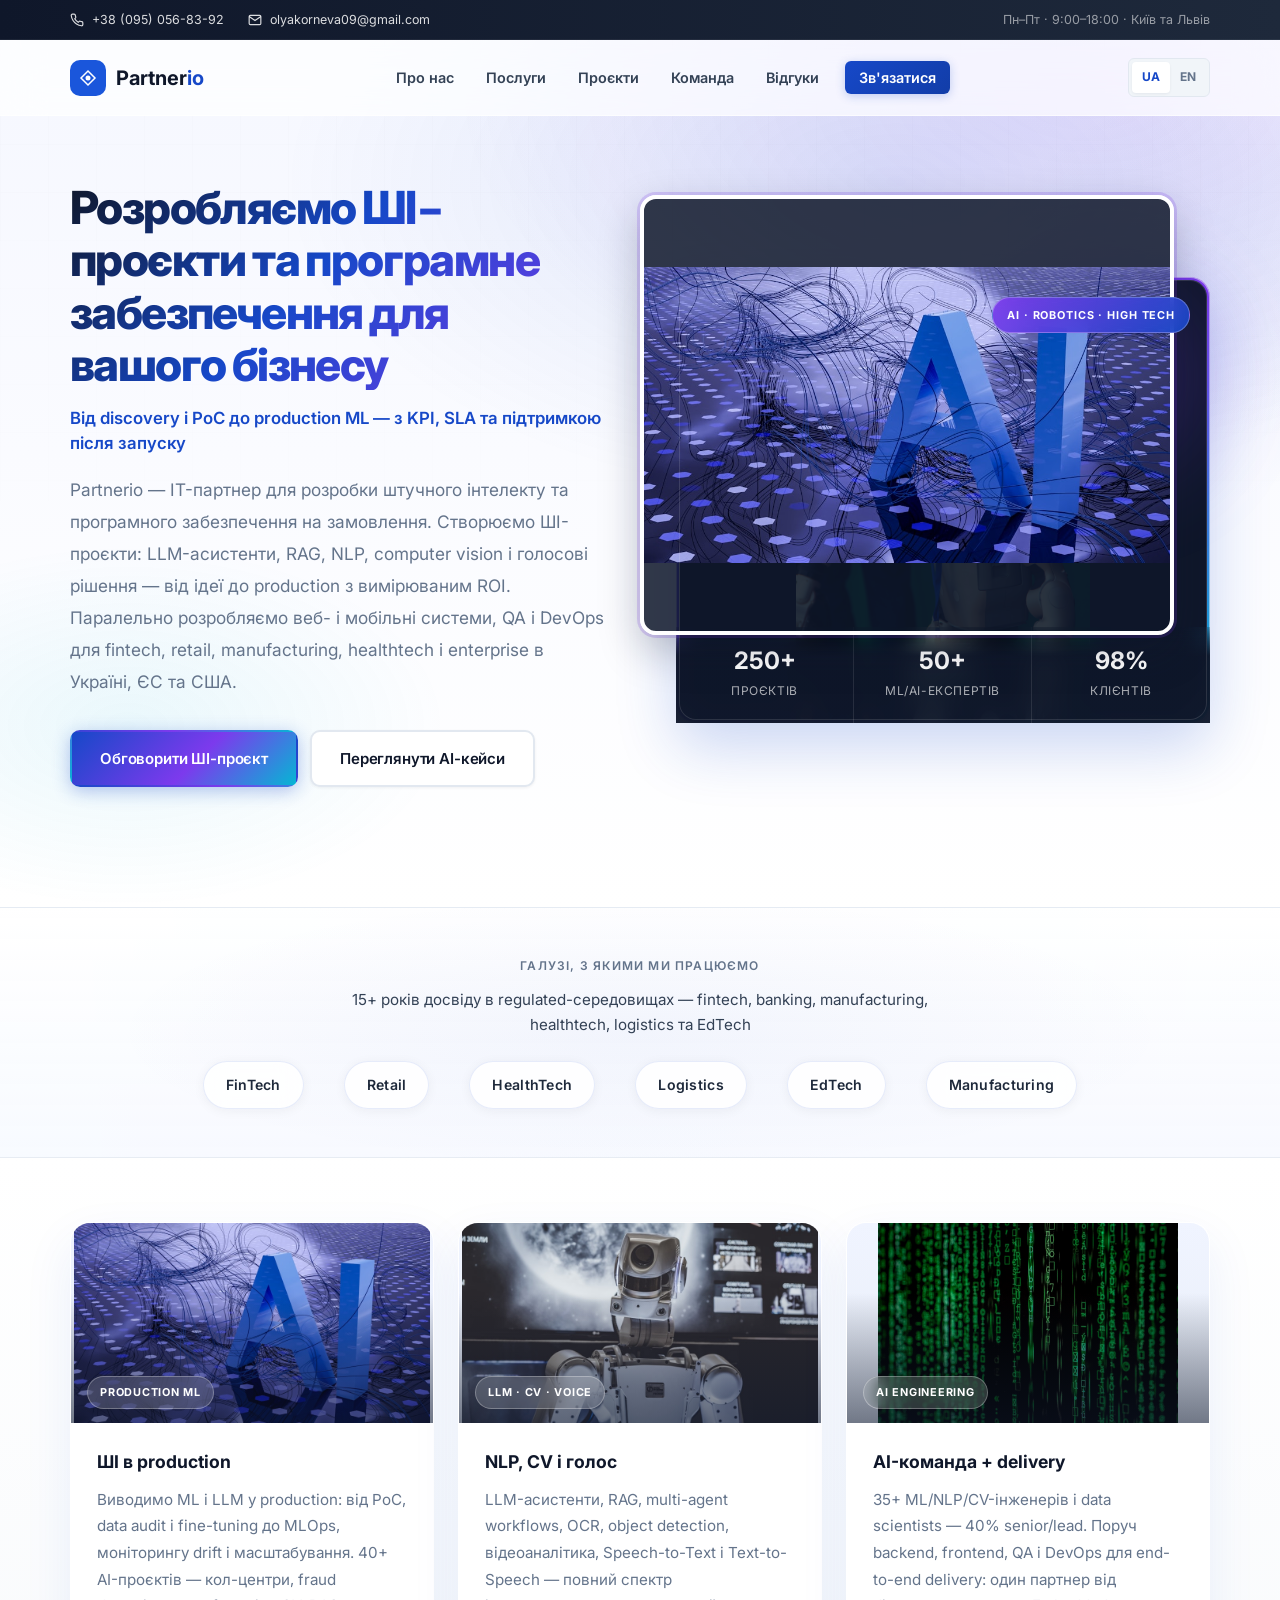
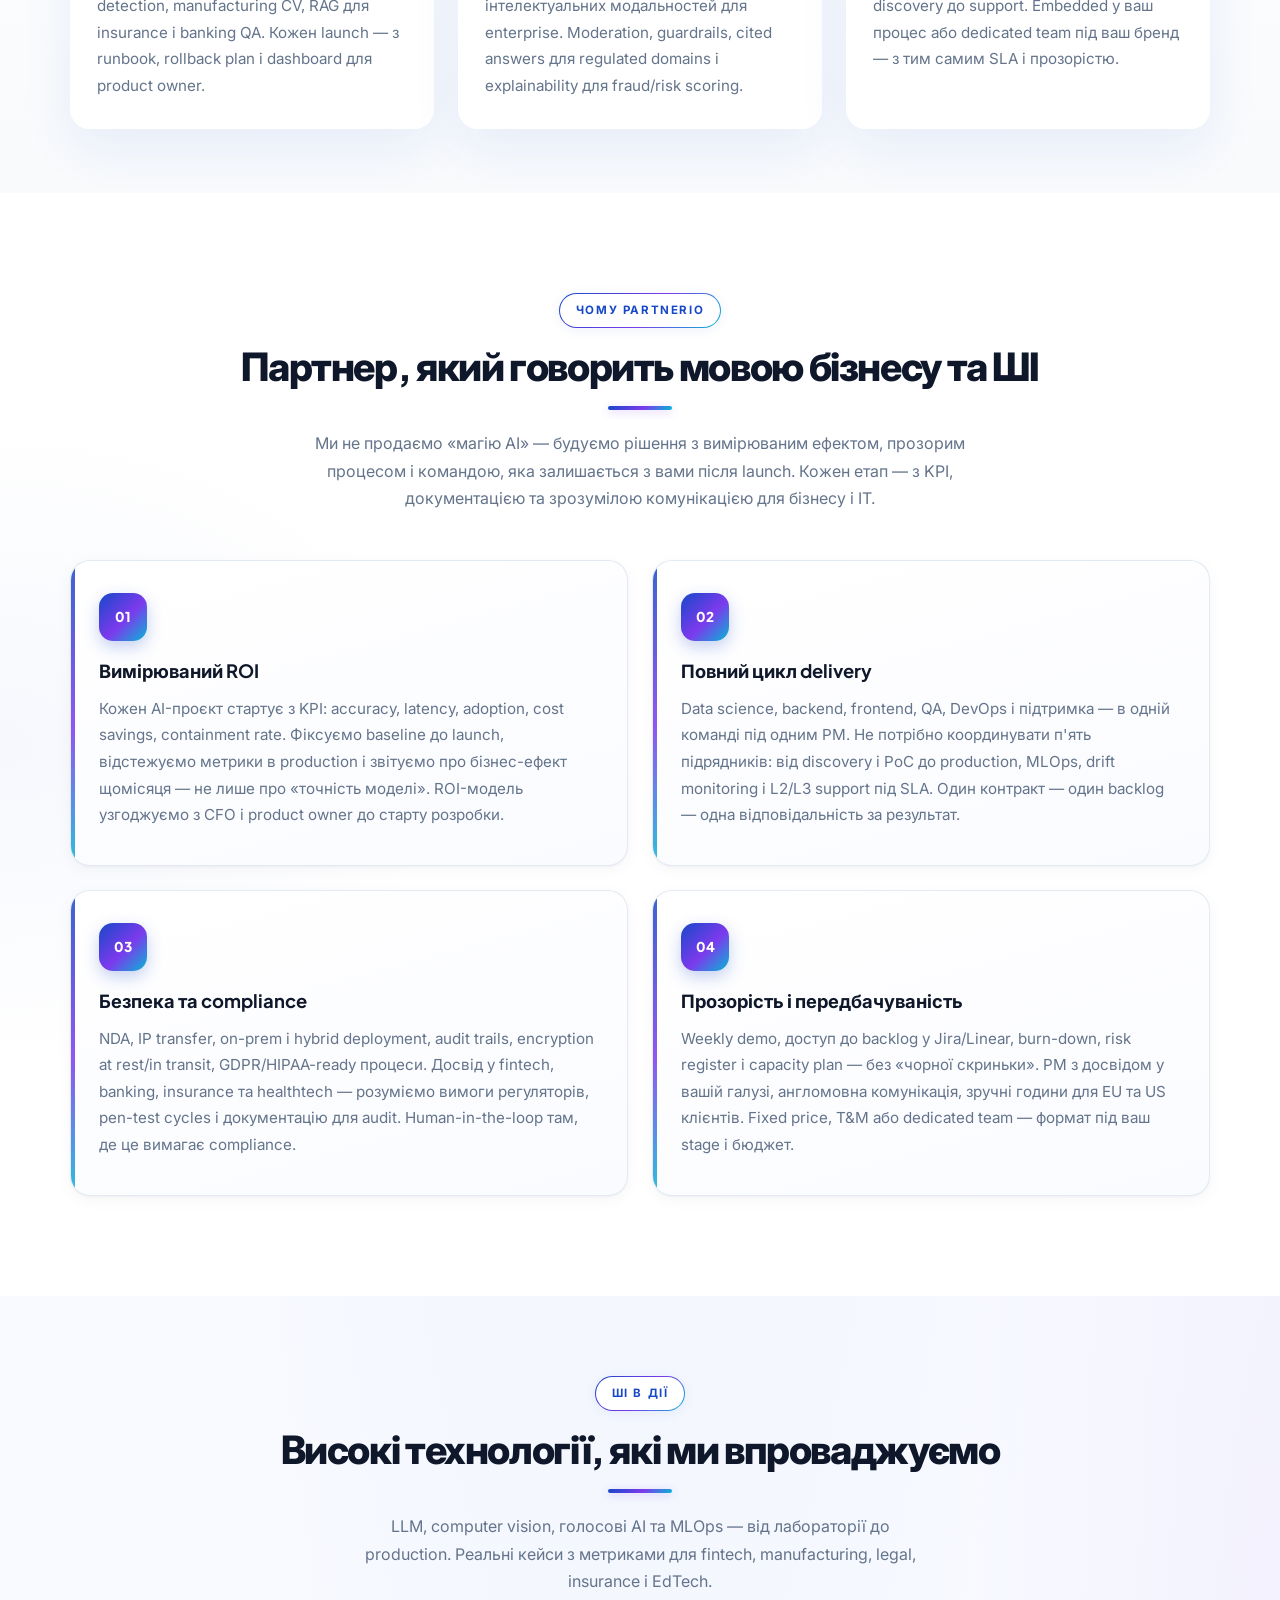
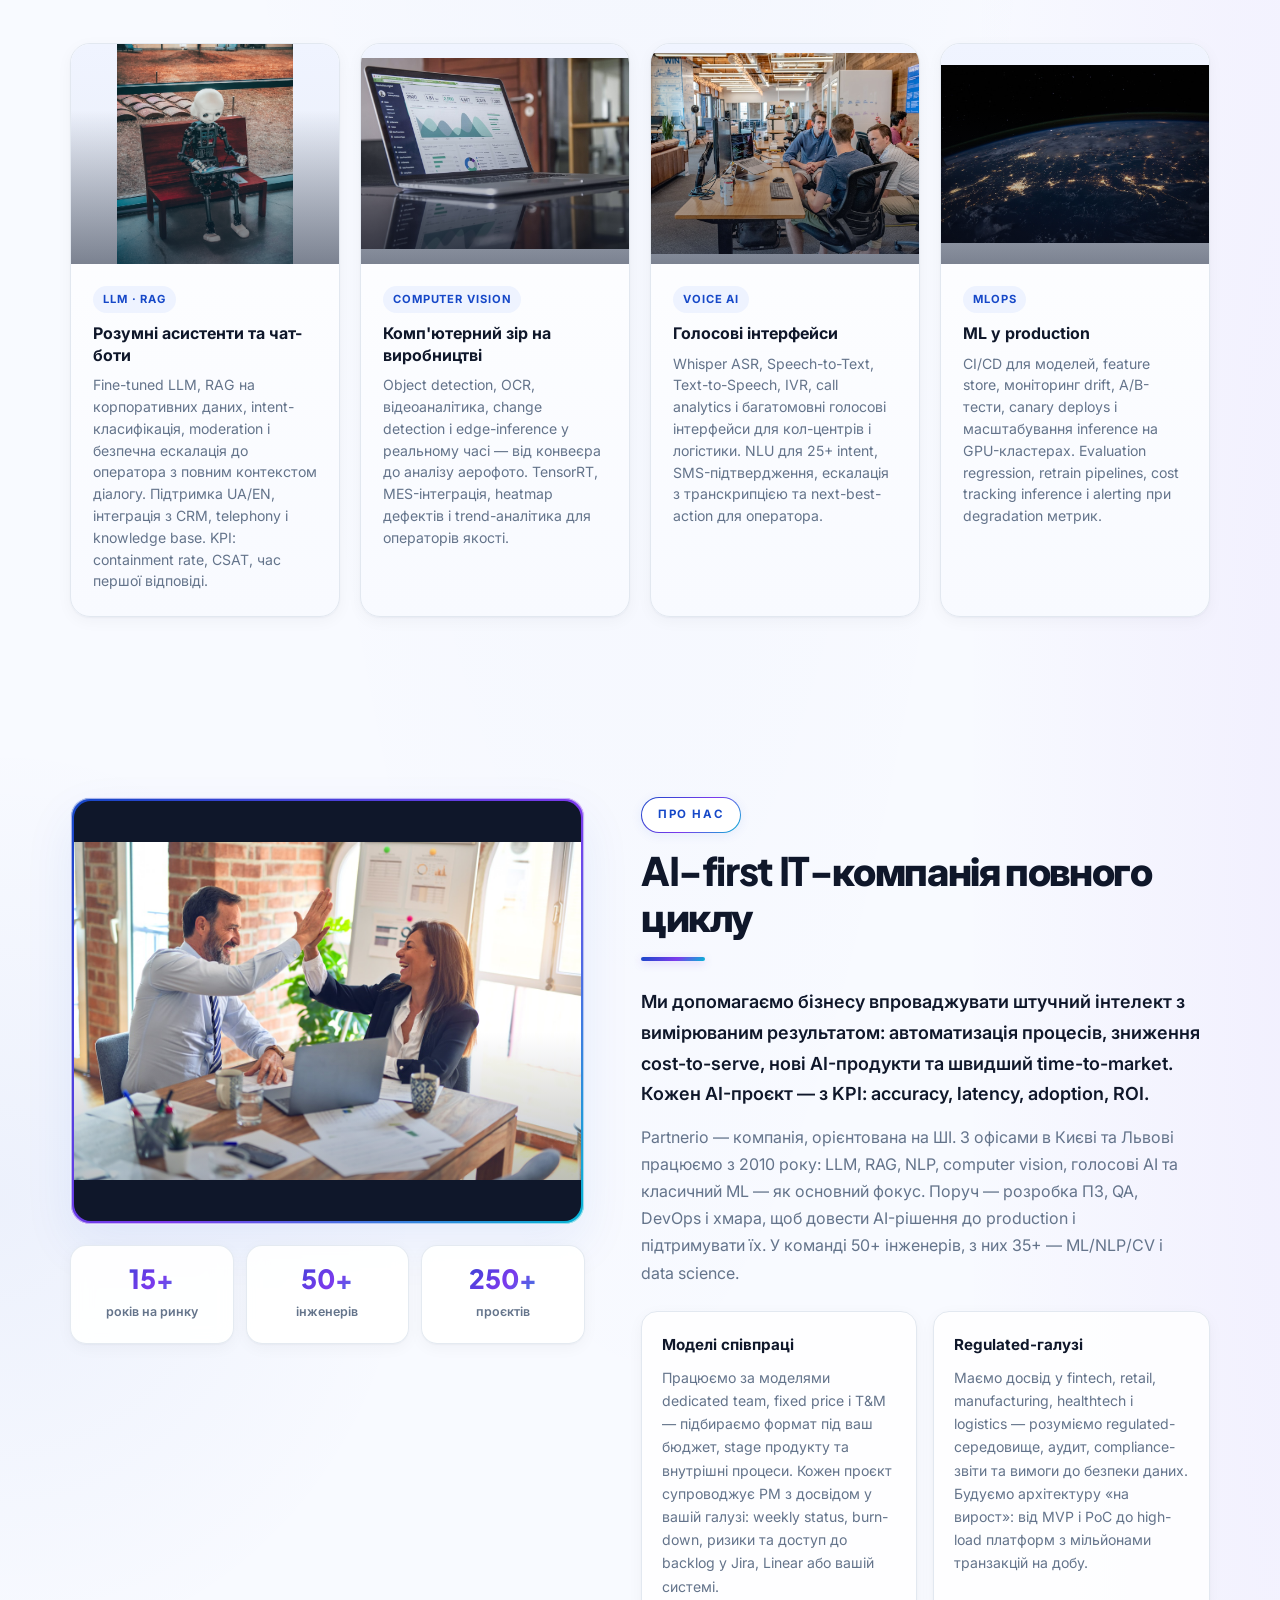
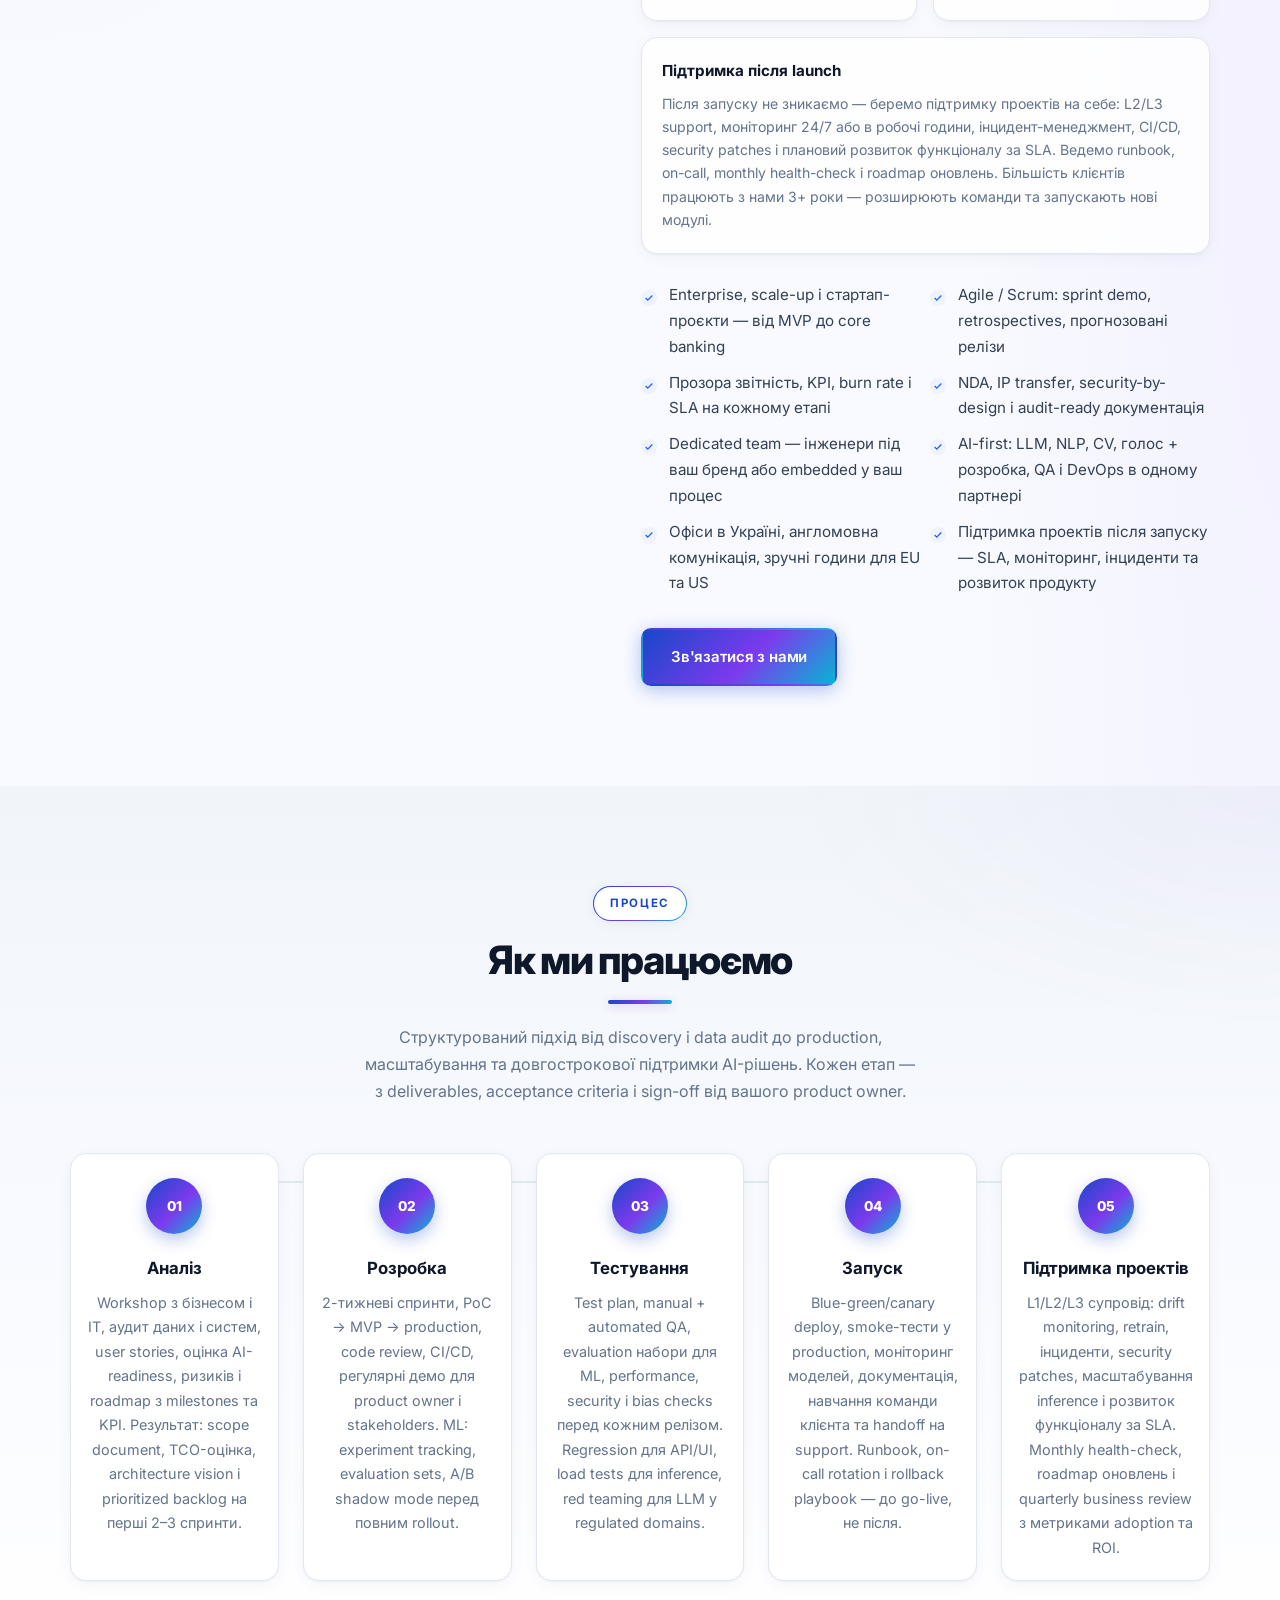
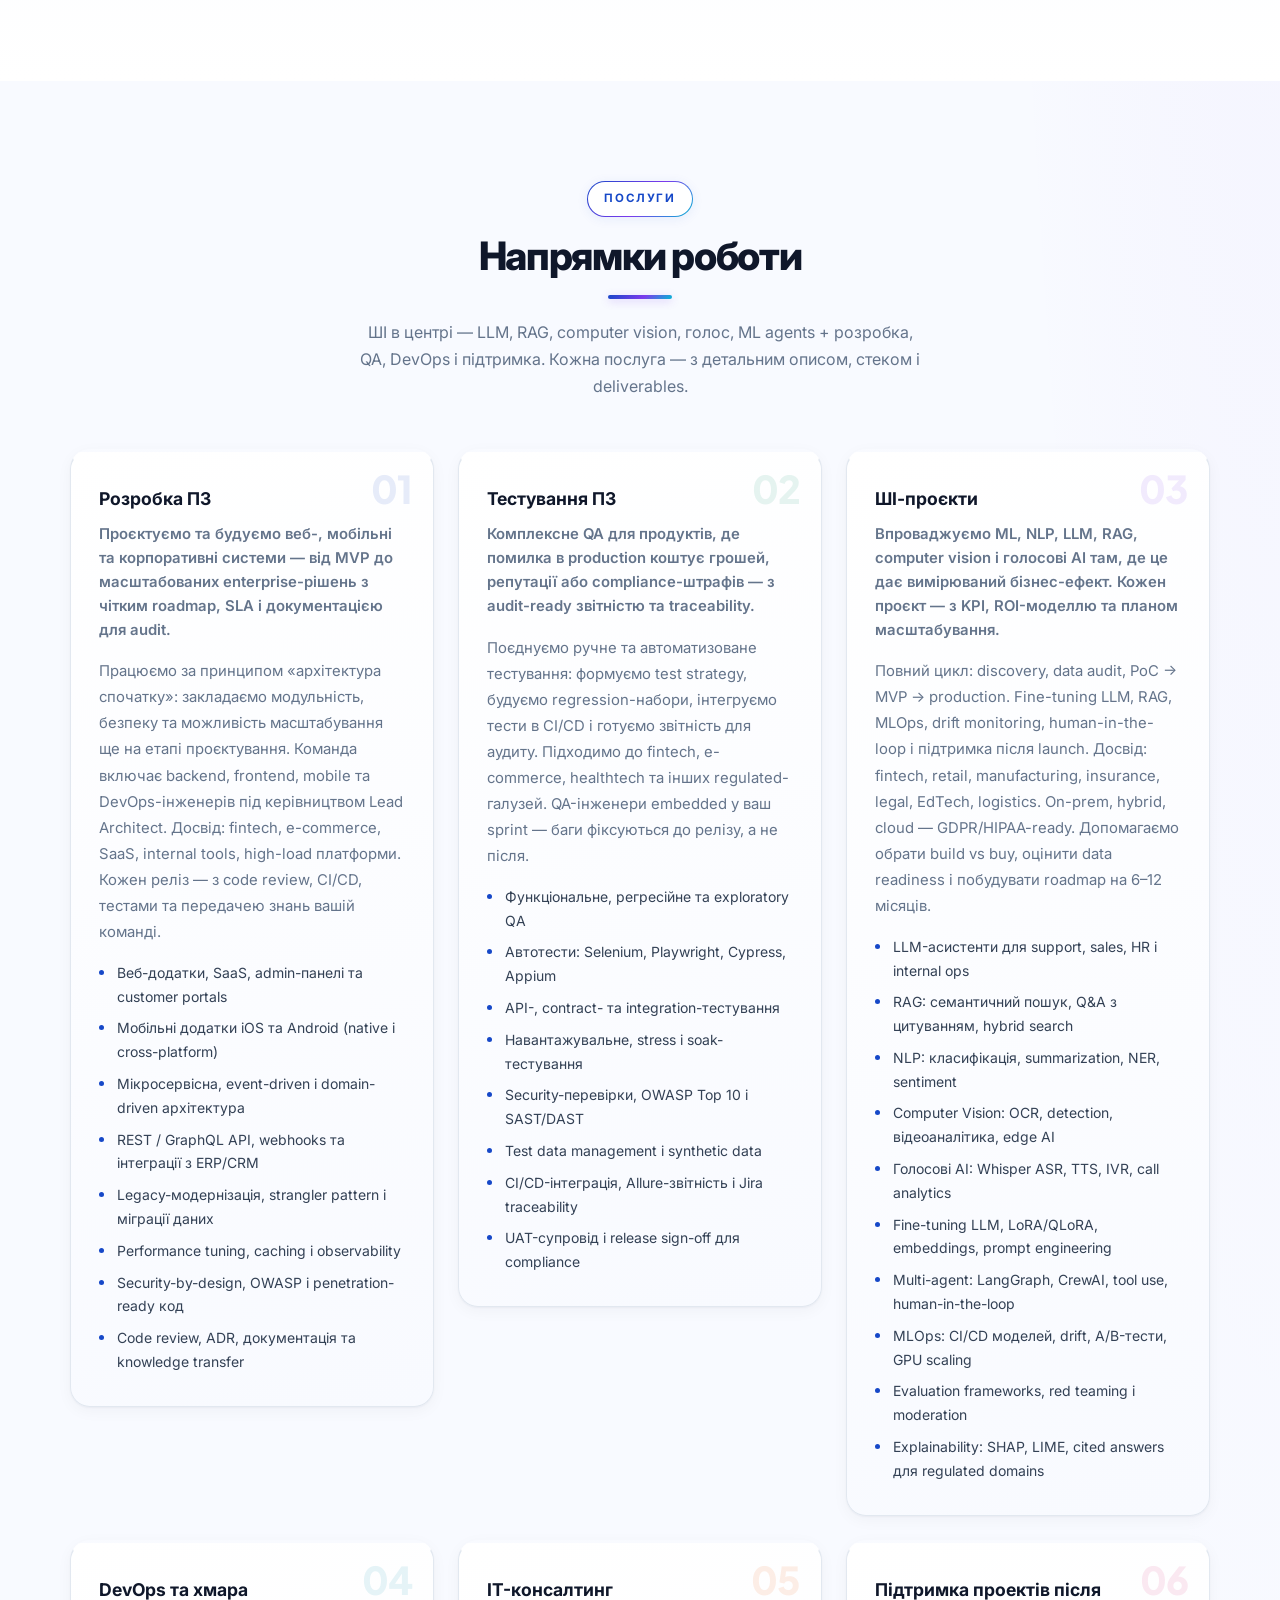
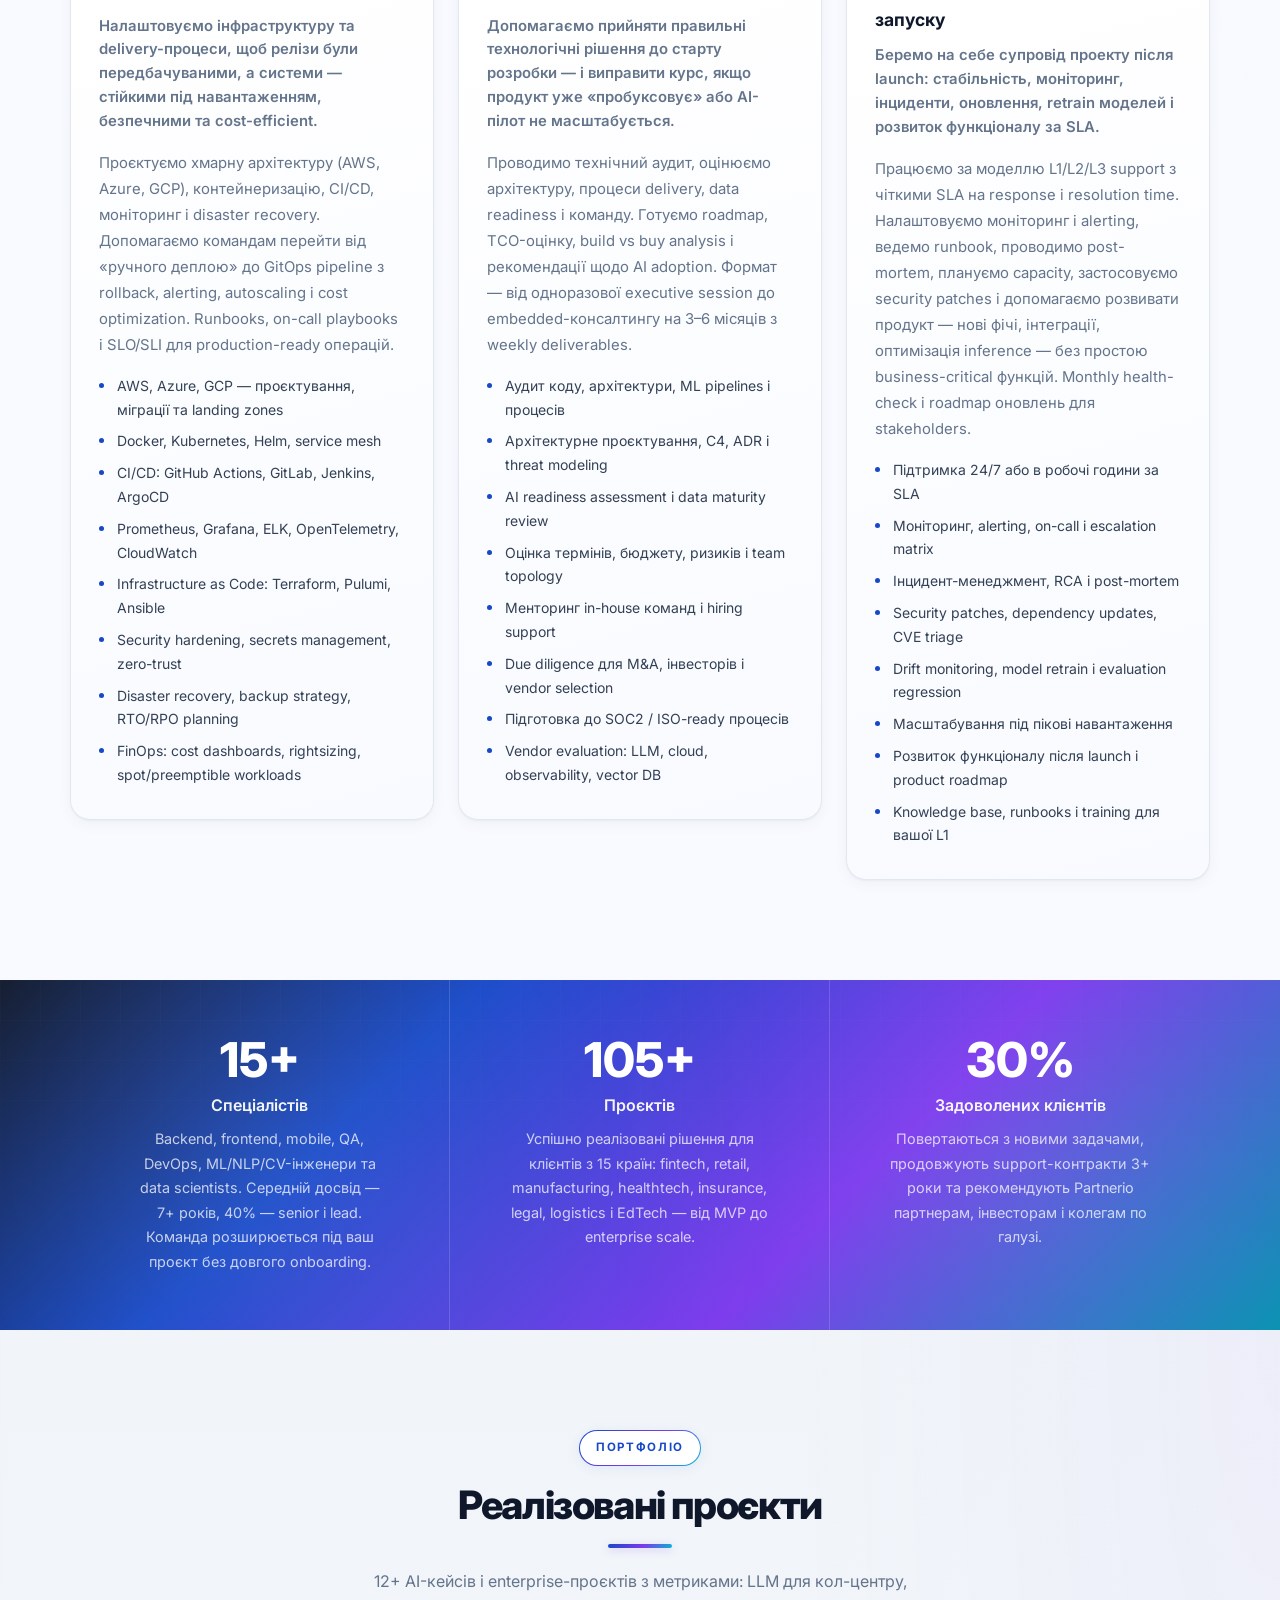
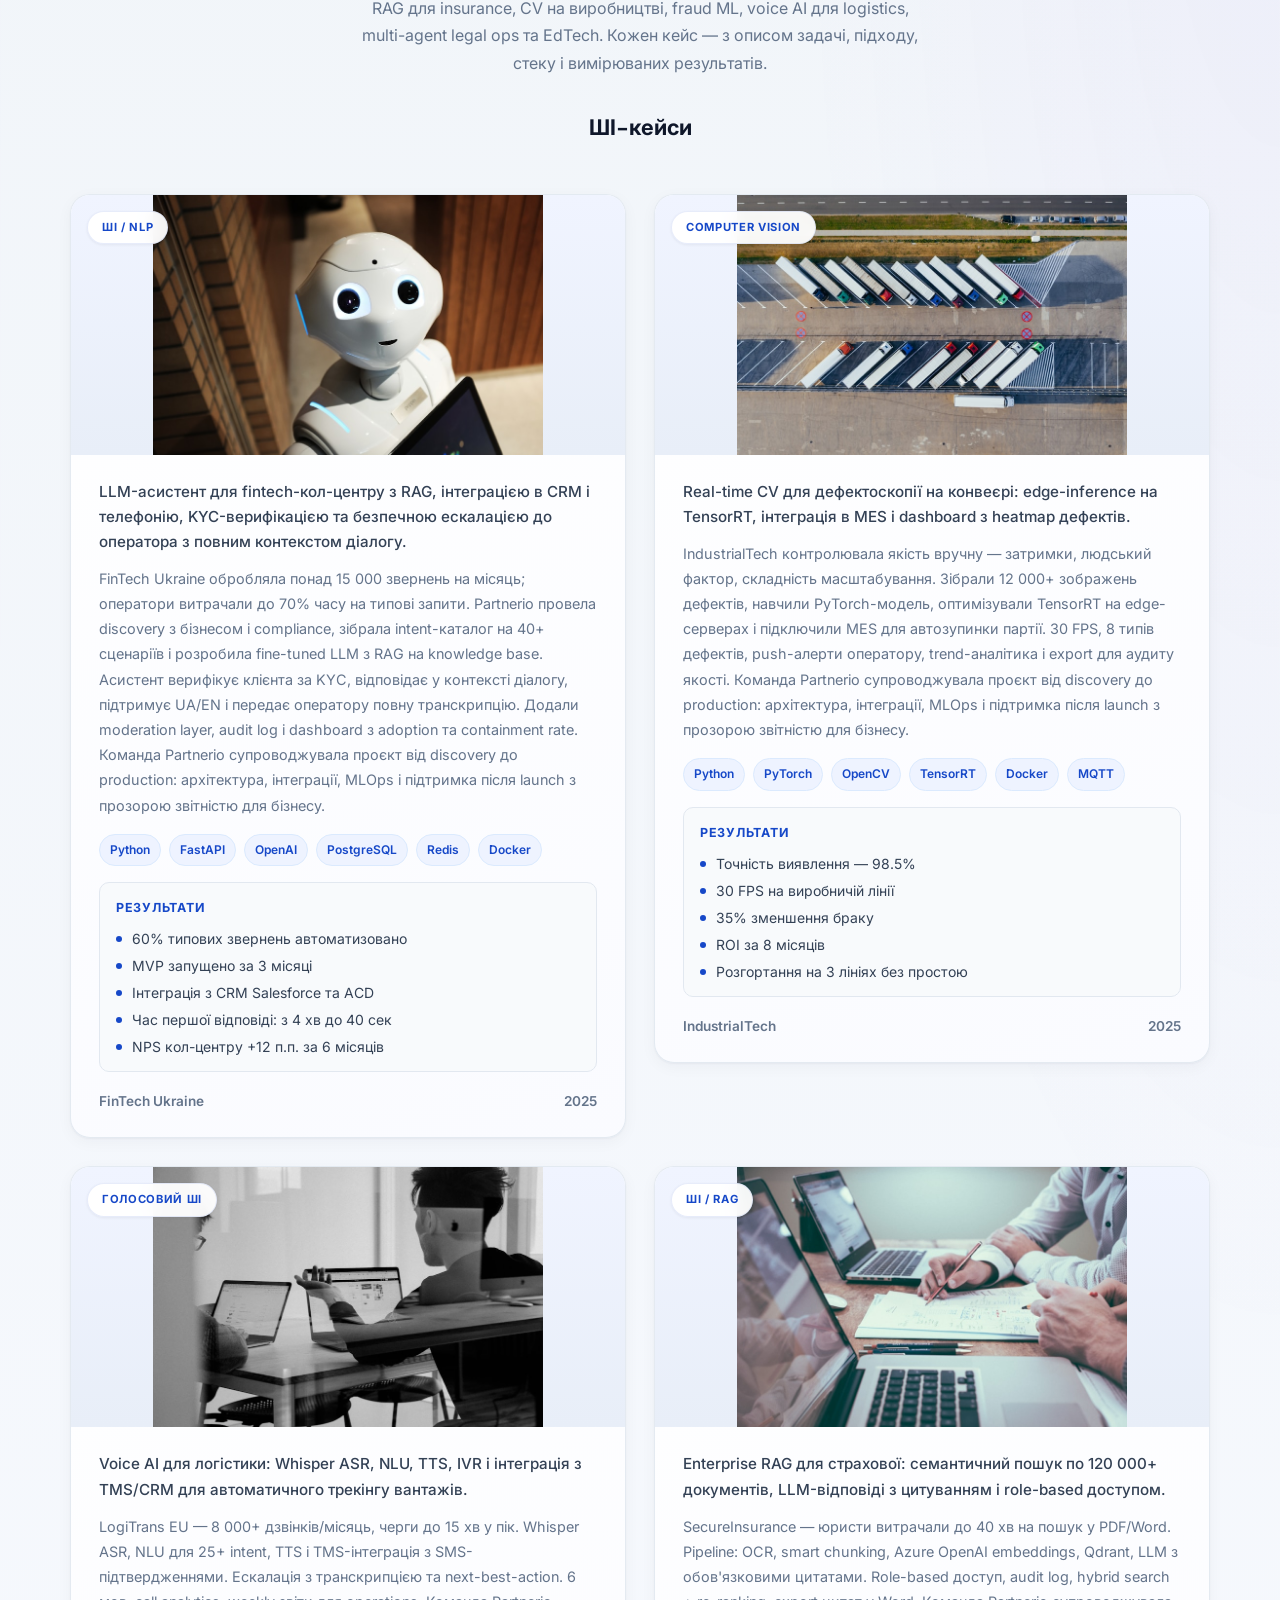
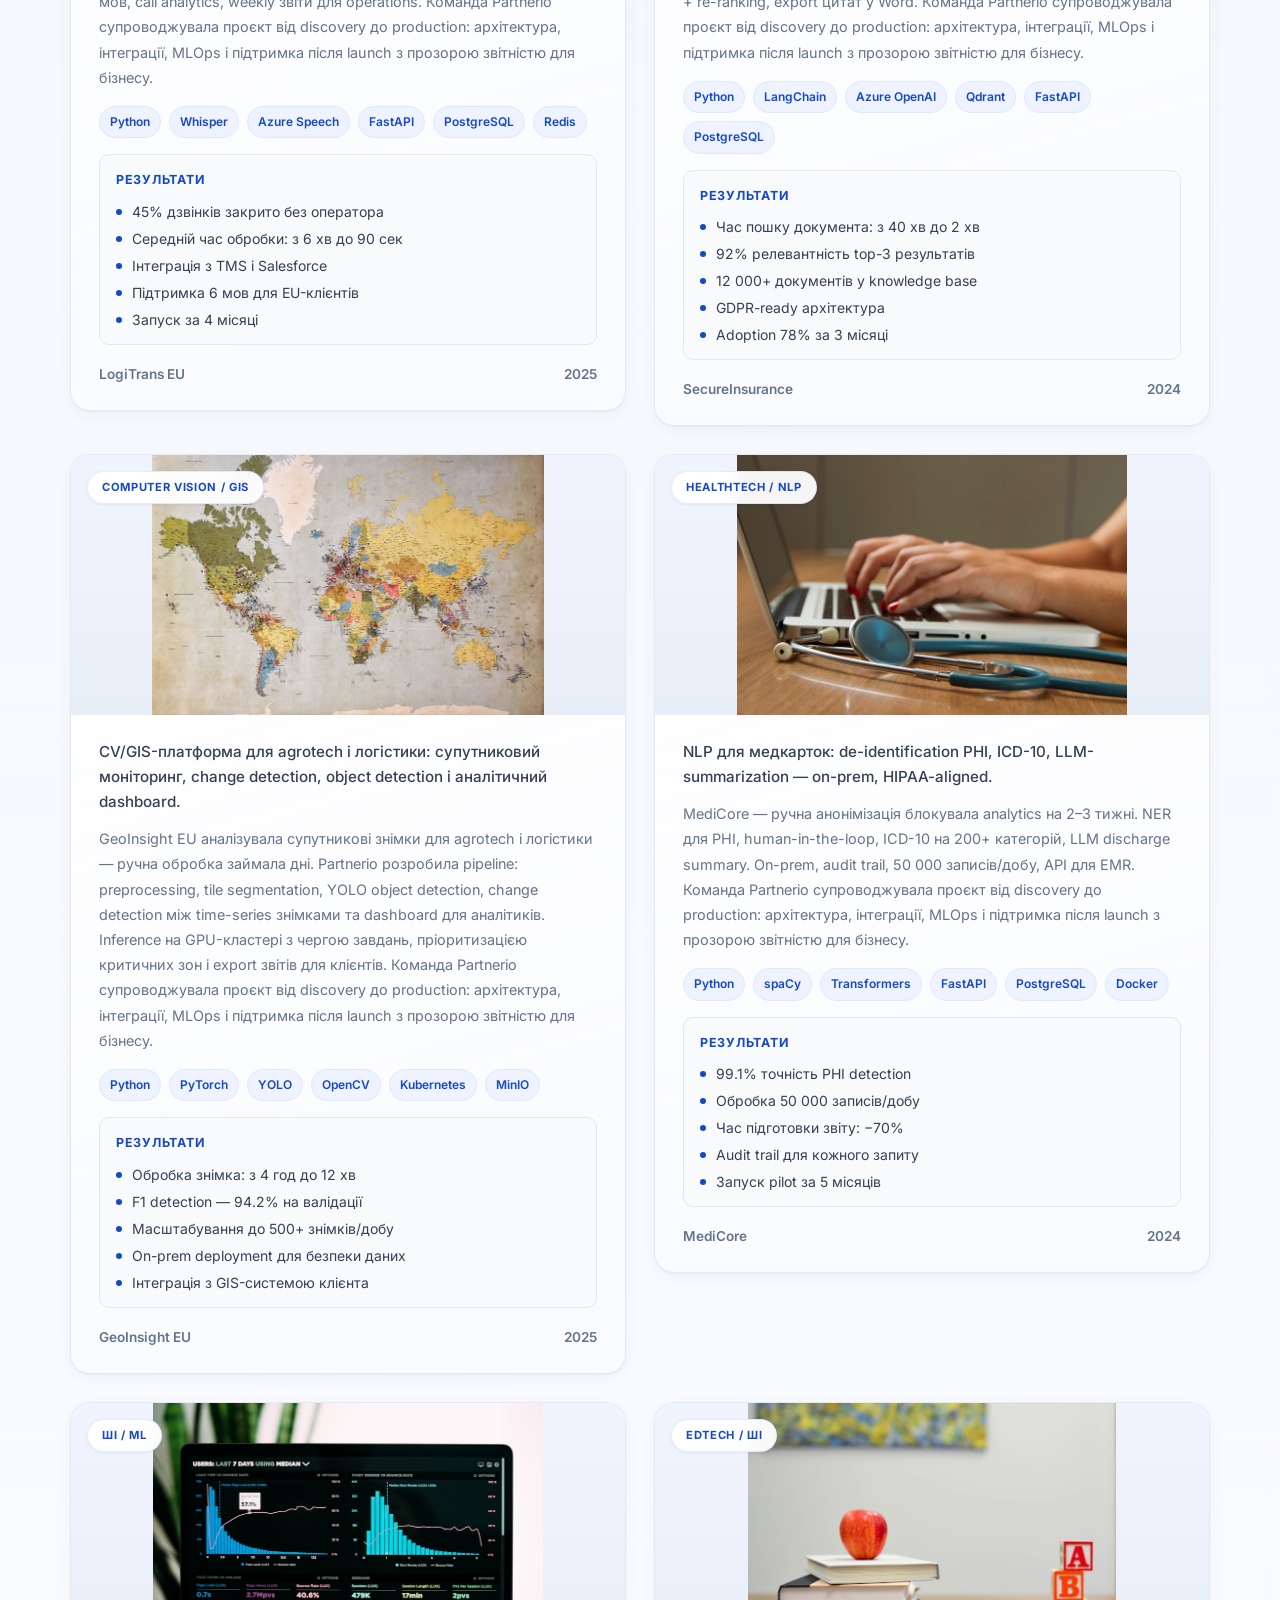
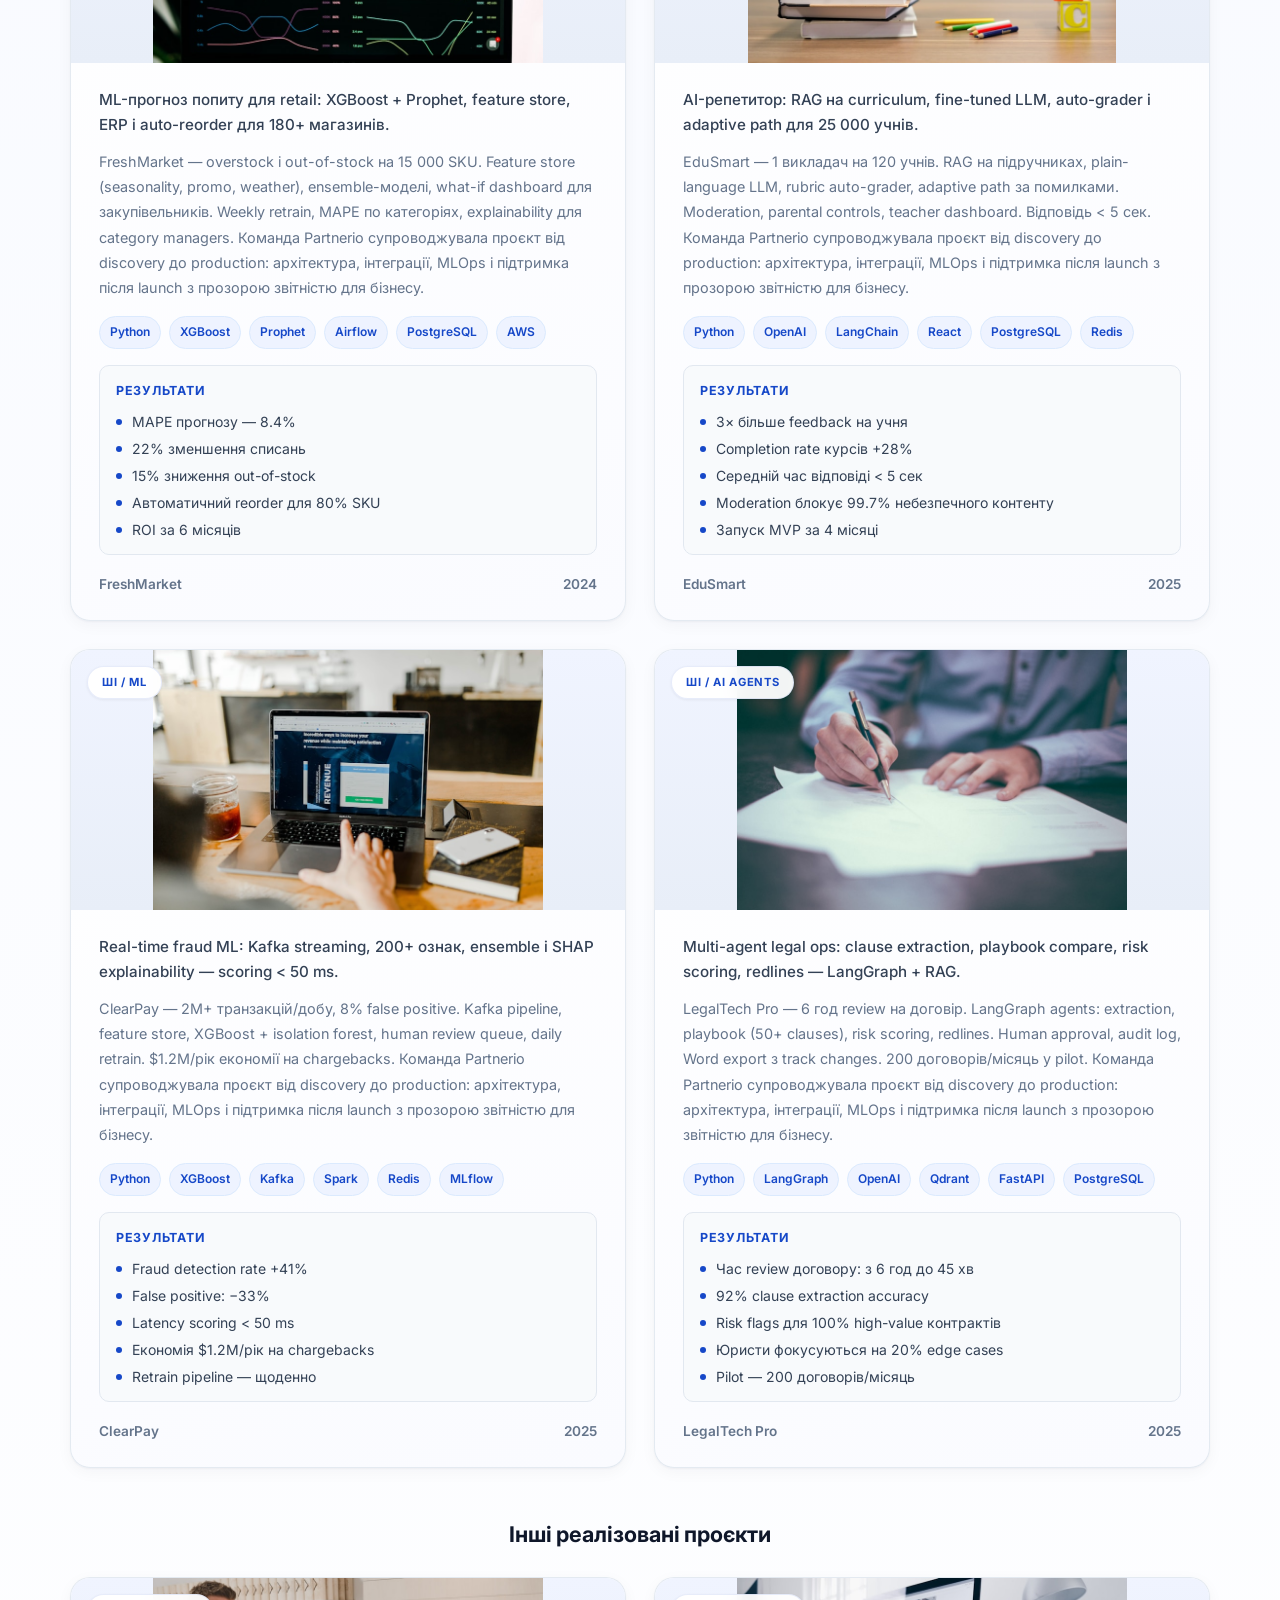
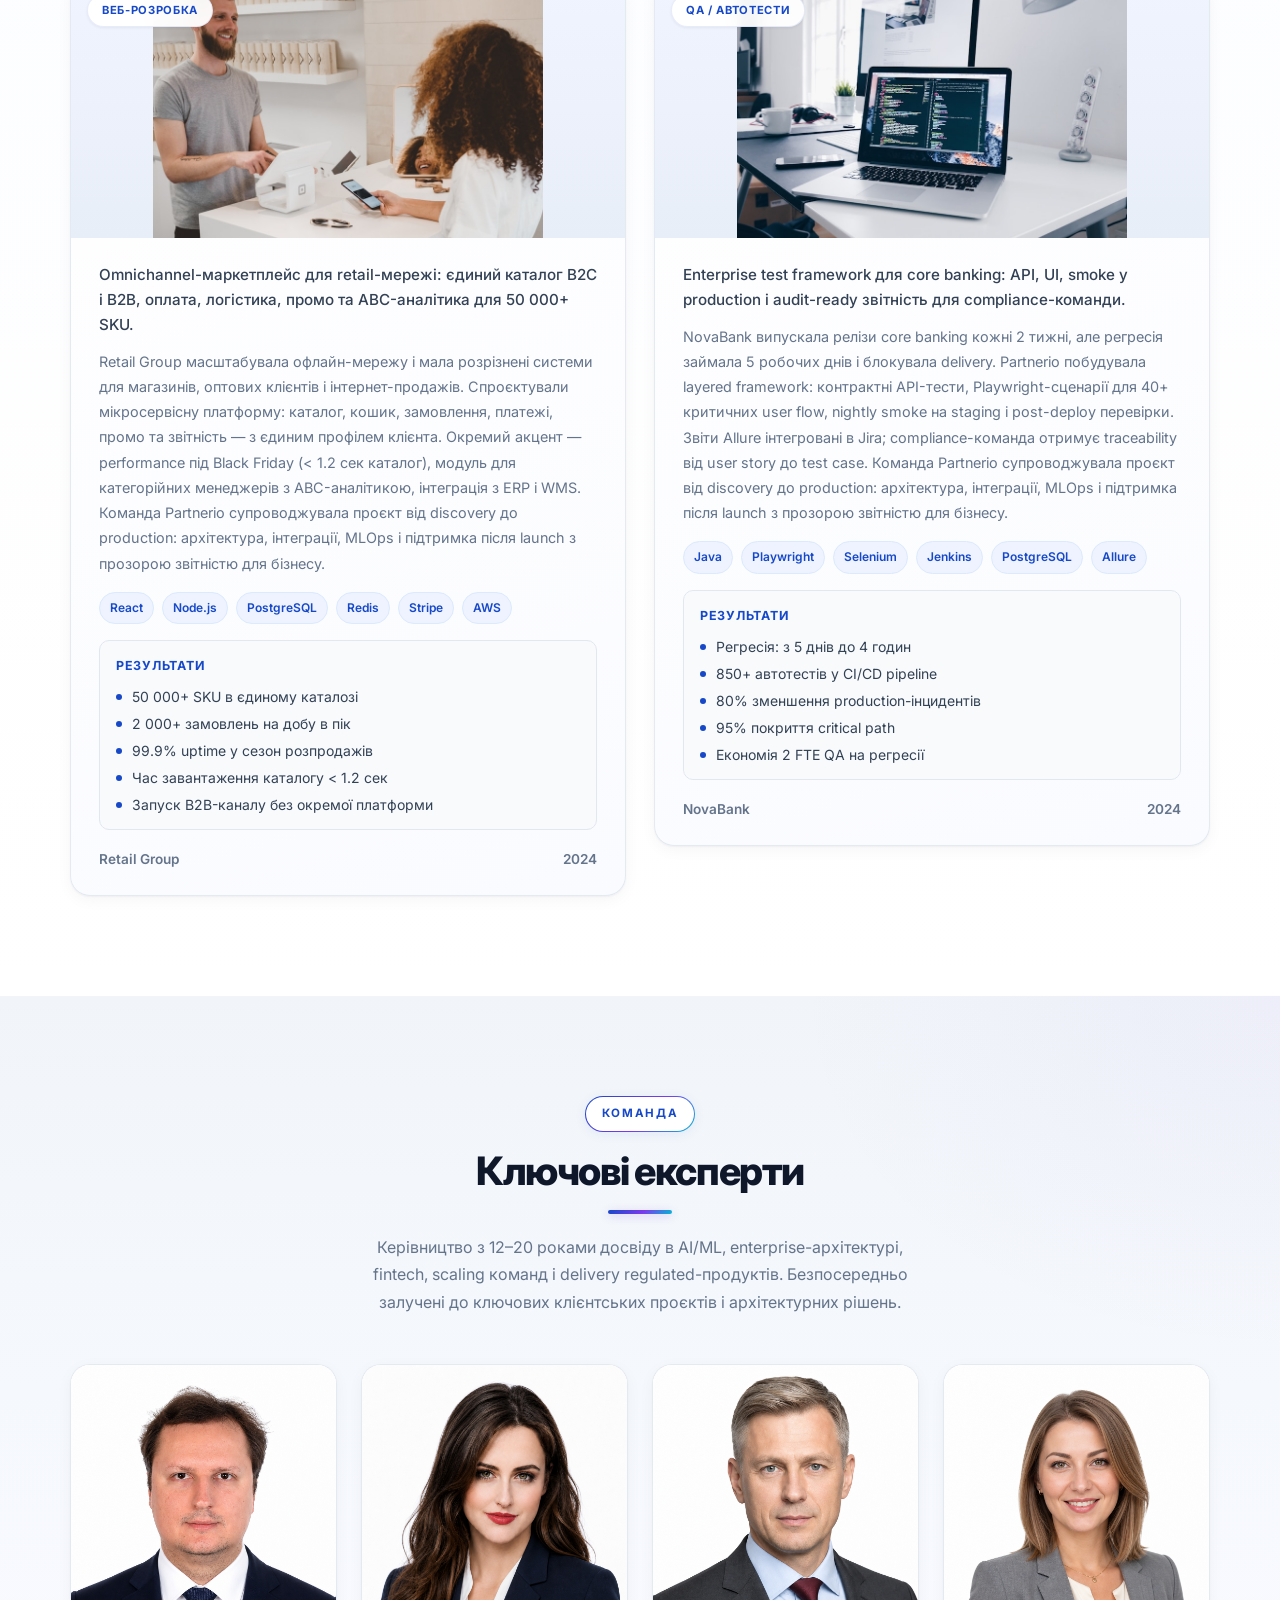
==== commit 36a21042: "fixes" ====
--- a/docs/index.html
+++ b/docs/index.html
@@ -31,7 +31,7 @@
   <link rel="preconnect" href="https://fonts.googleapis.com">
   <link rel="preconnect" href="https://fonts.gstatic.com" crossorigin>
   <link href="https://fonts.googleapis.com/css2?family=Inter:wght@400;500;600;700;800&family=Plus+Jakarta+Sans:wght@600;700;800&display=swap" rel="stylesheet">
-  <link rel="stylesheet" href="css/style.css?v=20250708b">
+  <link rel="stylesheet" href="css/style.css?v=20250708f">
   <script type="application/ld+json">
   {
     "@context": "https://schema.org",
@@ -151,15 +151,10 @@
             <a href="#contact" class="btn btn--primary" data-i18n="hero.cta1">Обговорити ШІ-проєкт</a>
             <a href="#projects" class="btn btn--outline" data-i18n="hero.cta2">Переглянути AI-кейси</a>
           </div>
-          <ul class="hero__certs">
-            <li data-i18n="hero.cert1">LLM · RAG · fine-tuning</li>
-            <li data-i18n="hero.cert2">NLP · Computer Vision</li>
-            <li data-i18n="hero.cert3">Голосові AI · MLOps</li>
-          </ul>
         </div>
         <div class="hero__visual">
-          <img class="hero__visual-main" src="images/ai/hero.jpg?v=20250707y" data-i18n-alt="hero.imgAlt" alt="Сучасний робот та штучний інтелект — Partnerio">
-          <img class="hero__visual-accent" src="images/ai/hero-accent.jpg?v=20250707y" data-i18n-alt="hero.accentAlt" alt="" aria-hidden="true">
+          <img class="hero__visual-main" src="images/ai/hero.jpg?v=20250708c" data-i18n-alt="hero.imgAlt" alt="Сучасний робот та штучний інтелект — Partnerio">
+          <img class="hero__visual-accent" src="images/ai/hero-accent.jpg?v=20250708c" data-i18n-alt="hero.accentAlt" alt="" aria-hidden="true">
           <div class="hero__visual-glow" aria-hidden="true"></div>
           <span class="hero__visual-badge" data-i18n="hero.visualBadge">AI · Robotics · High Tech</span>
           <div class="hero__stats">
@@ -436,7 +431,7 @@
       <div class="container">
         <div class="section-head reveal">
           <span class="section-label" data-i18n="faq.label">FAQ</span>
-          <h2 class="section-title" data-i18n="faq.title">Часті запитання про розробку ШІ та програмного забезпечення</h2>
+          <h2 class="section-title" data-i18n="faq.title">FAQ</h2>
           <div class="section-line section-line--center"></div>
           <p class="text-body text-center" data-i18n="faq.subtitle">Відповіді на типові запитання про замовлення AI-проєктів, розробку програмного забезпечення, терміни та підтримку.</p>
         </div>
--- a/docs/css/style.css
+++ b/docs/css/style.css
@@ -681,6 +681,7 @@
   display: grid;
   grid-template-columns: repeat(2, 1fr);
   gap: 24px;
+  align-items: start;
 }
 .why-card {
   padding: 32px 28px 36px;
@@ -1016,10 +1017,9 @@
   display: grid;
   grid-template-columns: repeat(3, 1fr);
   gap: 24px;
-  align-items: stretch;
+  align-items: start;
 }
 .service-card {
-  height: 100%;
   display: flex;
   flex-direction: column;
   position: relative;
@@ -1100,7 +1100,7 @@
   margin-bottom: 16px;
 }
 .service-card p { font-size: 0.93rem; color: var(--text-light); margin-bottom: 16px; }
-.service-card ul { display: grid; gap: 8px; margin-top: auto; }
+.service-card ul { display: grid; gap: 8px; margin-top: 0; }
 .service-card li {
   font-size: 0.875rem;
   color: var(--text);
@@ -1183,6 +1183,7 @@
   display: grid;
   grid-template-columns: repeat(2, 1fr);
   gap: 28px;
+  align-items: start;
 }
 .projects-grid + .projects-group__title { margin-top: 48px; }
 .projects-group__title {
@@ -1329,6 +1330,7 @@
   display: grid;
   grid-template-columns: repeat(4, 1fr);
   gap: 24px;
+  align-items: start;
 }
 .team-card {
   background: linear-gradient(165deg, var(--white) 0%, #fafbff 100%);
@@ -1379,8 +1381,12 @@
   display: grid;
   grid-template-columns: repeat(3, 1fr);
   gap: 24px;
+  align-items: stretch;
 }
 .review-card {
+  display: flex;
+  flex-direction: column;
+  height: 100%;
   padding: 32px 28px;
   background: linear-gradient(165deg, rgba(255,255,255,0.95) 0%, #f8faff 100%);
   border: 1px solid rgba(226, 232, 240, 0.9);
@@ -1422,12 +1428,24 @@
   font-family: Georgia, serif;
   pointer-events: none;
 }
-.review-card__stars { color: #f59e0b; font-size: 0.85rem; letter-spacing: 2px; margin-bottom: 16px; }
-.review-card p { font-size: 0.95rem; color: var(--text); line-height: 1.75; margin-bottom: 24px; }
-.review-card__author { display: flex; align-items: center; gap: 12px; }
+.review-card__stars { color: #f59e0b; font-size: 0.85rem; letter-spacing: 2px; margin-bottom: 16px; flex-shrink: 0; }
+.review-card__text {
+  flex: 1 1 auto;
+  font-size: 0.95rem;
+  color: var(--text);
+  line-height: 1.75;
+  margin: 0;
+}
+.review-card__footer {
+  margin-top: auto;
+  padding-top: 20px;
+  border-top: 1px solid rgba(226, 232, 240, 0.9);
+  flex-shrink: 0;
+}
+.review-card__author { display: flex; align-items: center; gap: 14px; }
 .review-card__avatar {
-  width: 44px;
-  height: 44px;
+  width: 48px;
+  height: 48px;
   border-radius: 50%;
   background: var(--primary);
   color: var(--white);
@@ -1448,9 +1466,11 @@
   height: 100%;
   object-fit: cover;
 }
-.review-card__author h4 { font-size: 0.95rem; font-weight: 700; color: var(--navy); }
-.review-card__author span { font-size: 0.82rem; color: var(--text-light); }
-.review-card__date { margin-top: 12px; font-size: 0.8rem; color: var(--text-light); }
+.review-card__author h4,
+.review-card__meta h4 { font-size: 0.95rem; font-weight: 700; color: var(--navy); margin: 0 0 2px; }
+.review-card__author span,
+.review-card__meta span { font-size: 0.82rem; color: var(--text-light); }
+.review-card__date { margin: 10px 0 0; font-size: 0.8rem; color: var(--text-light); }
 
 /* FAQ */
 .faq-list {
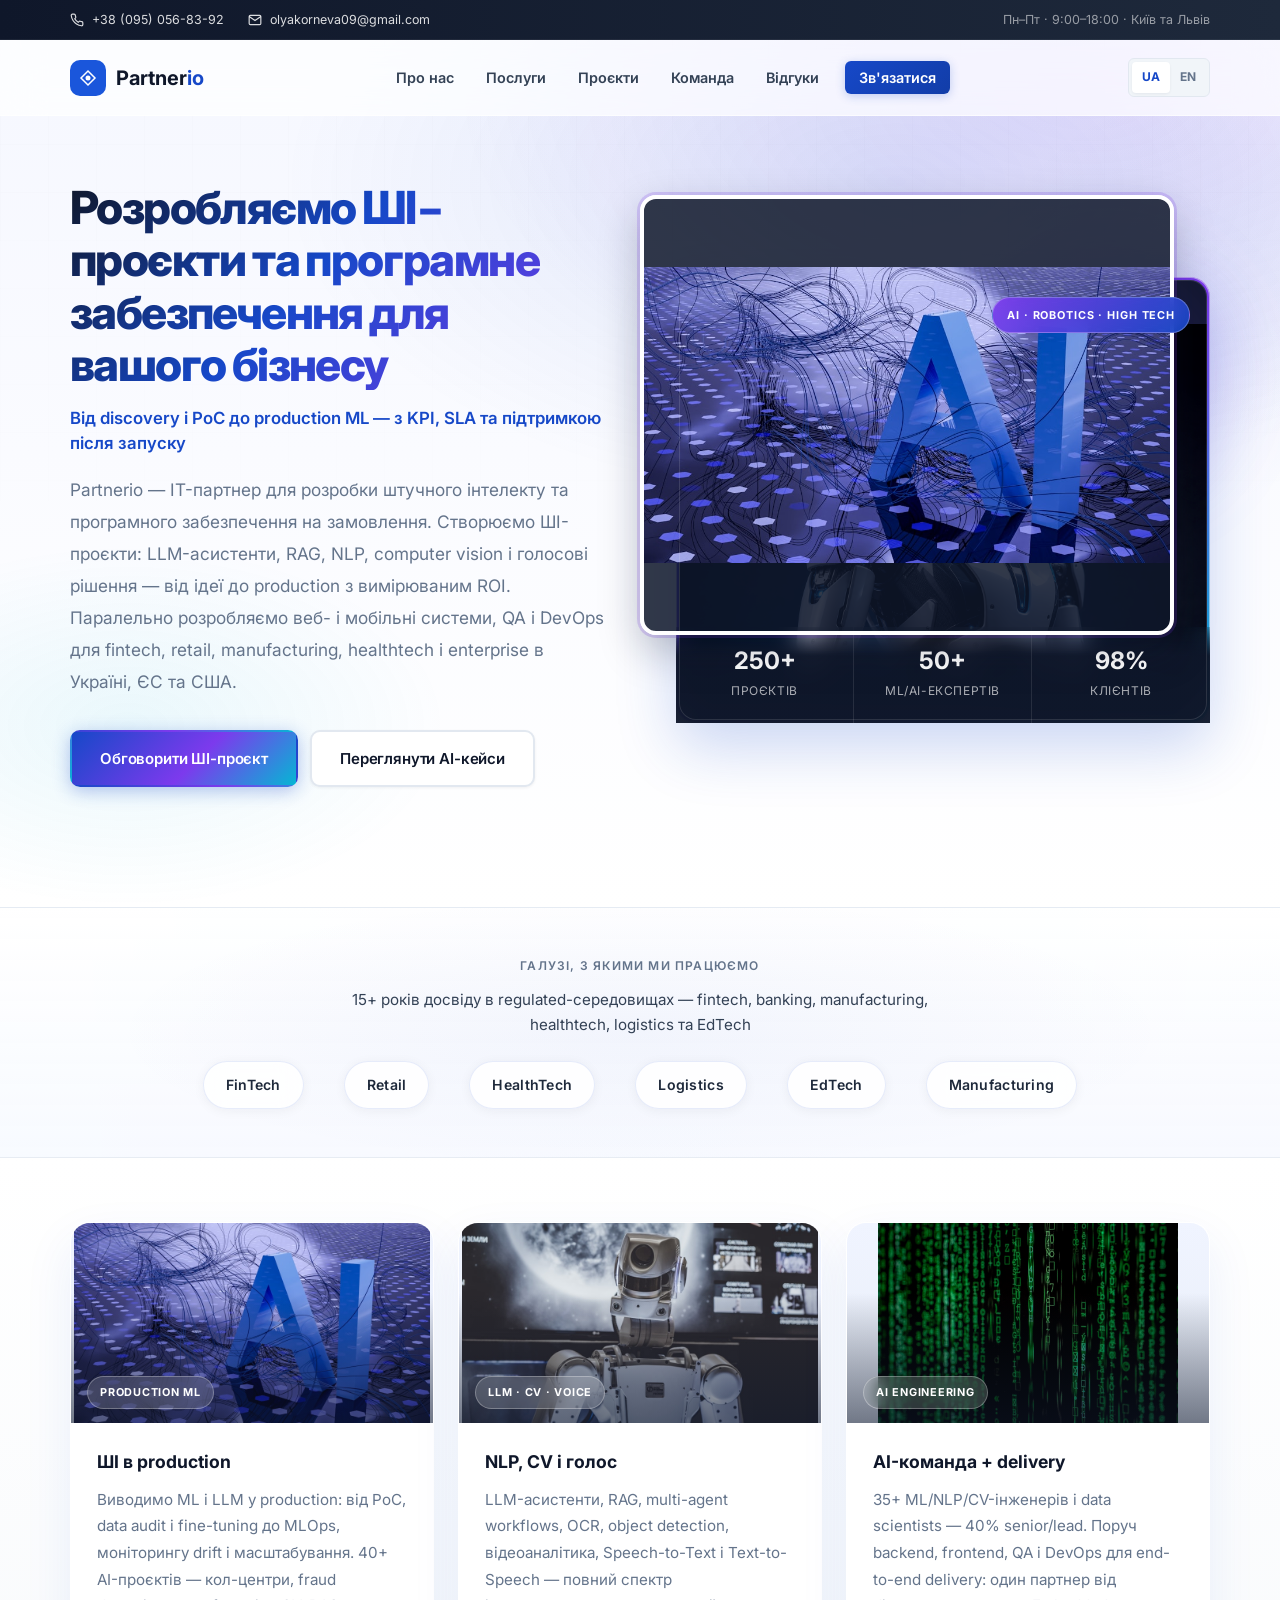
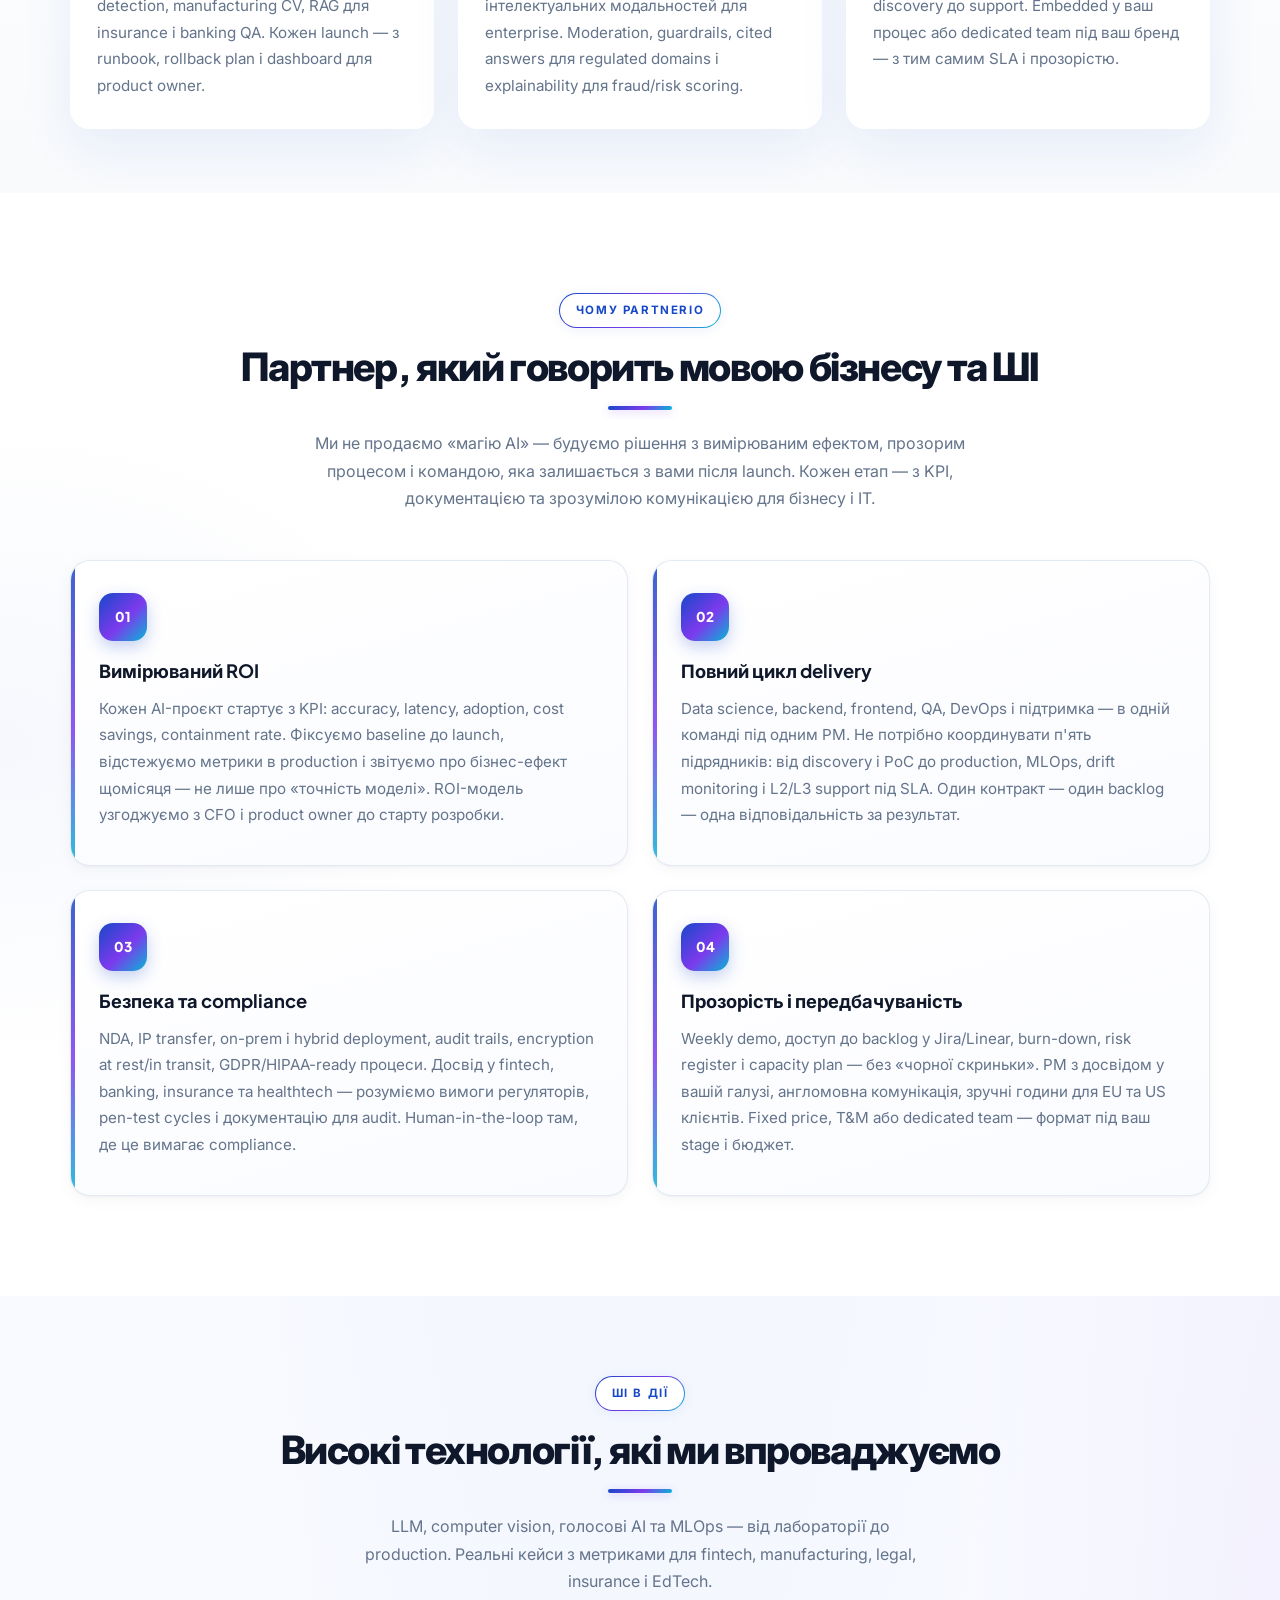
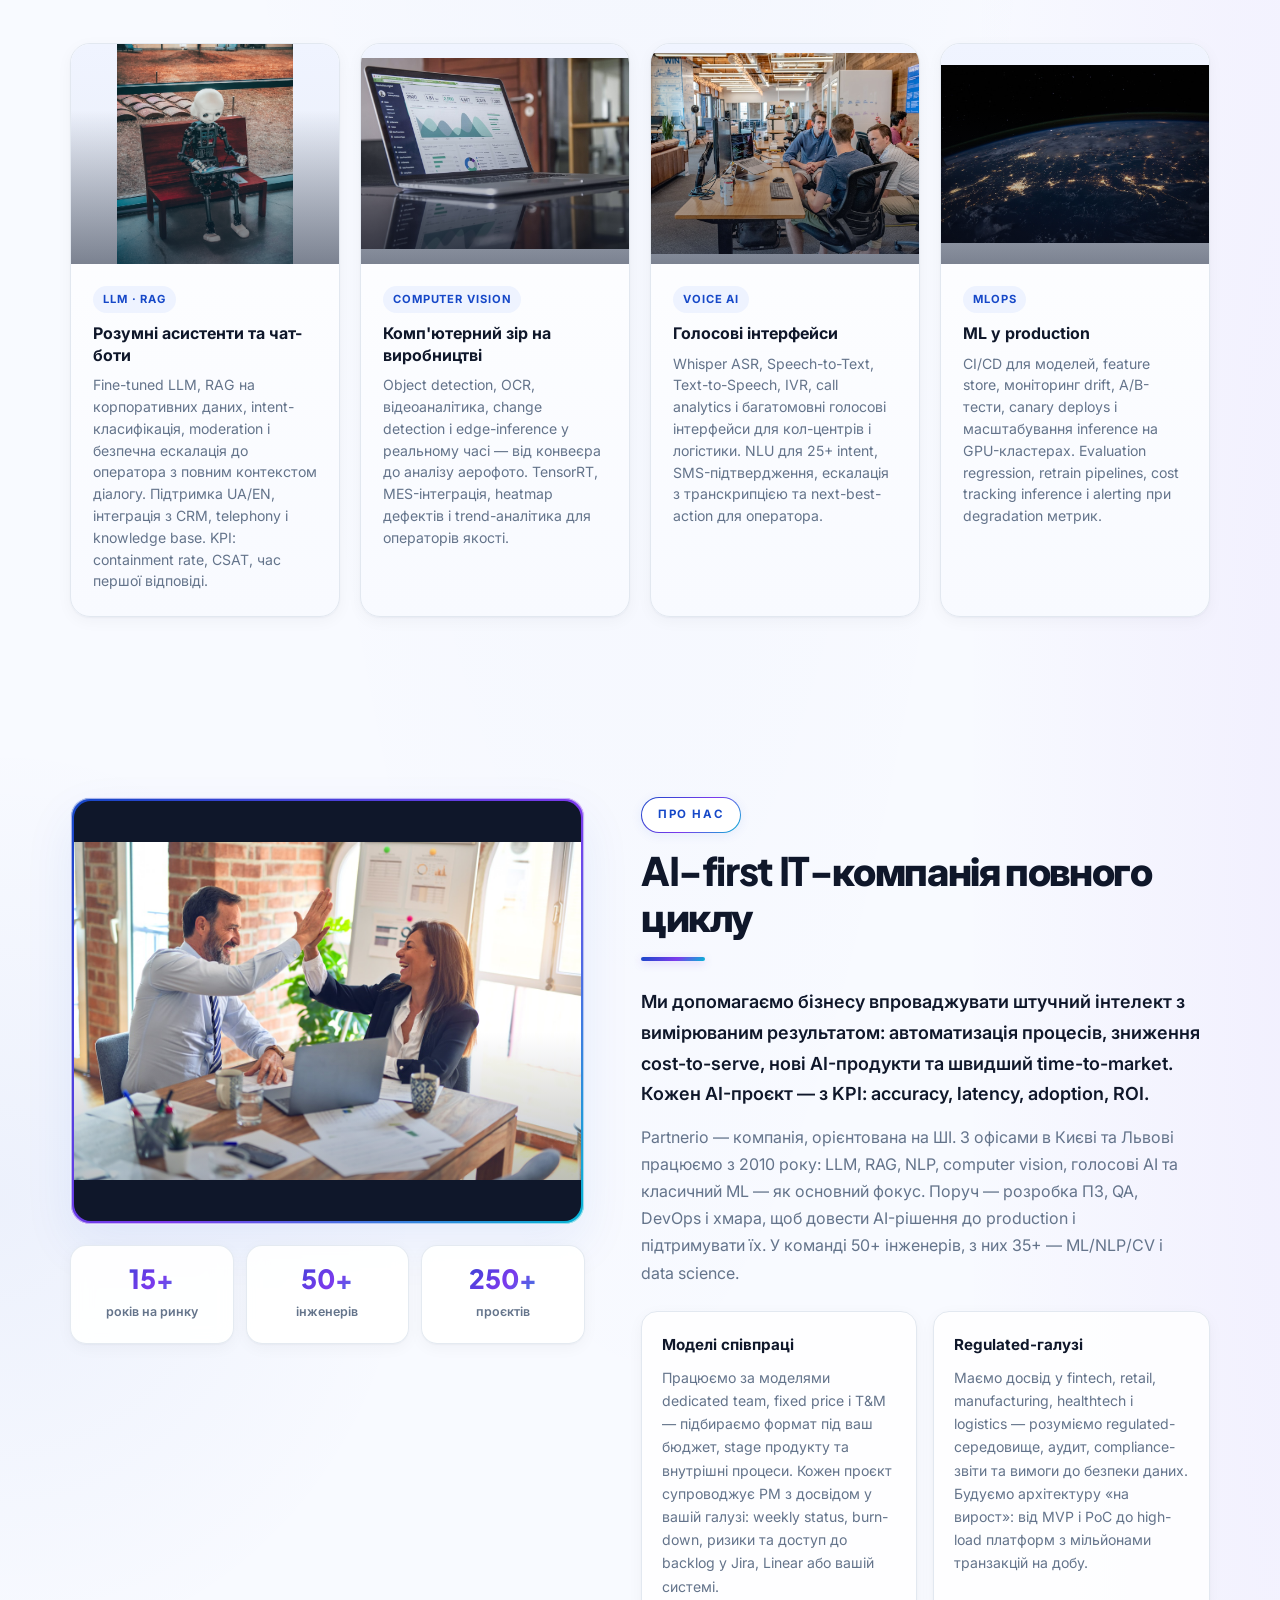
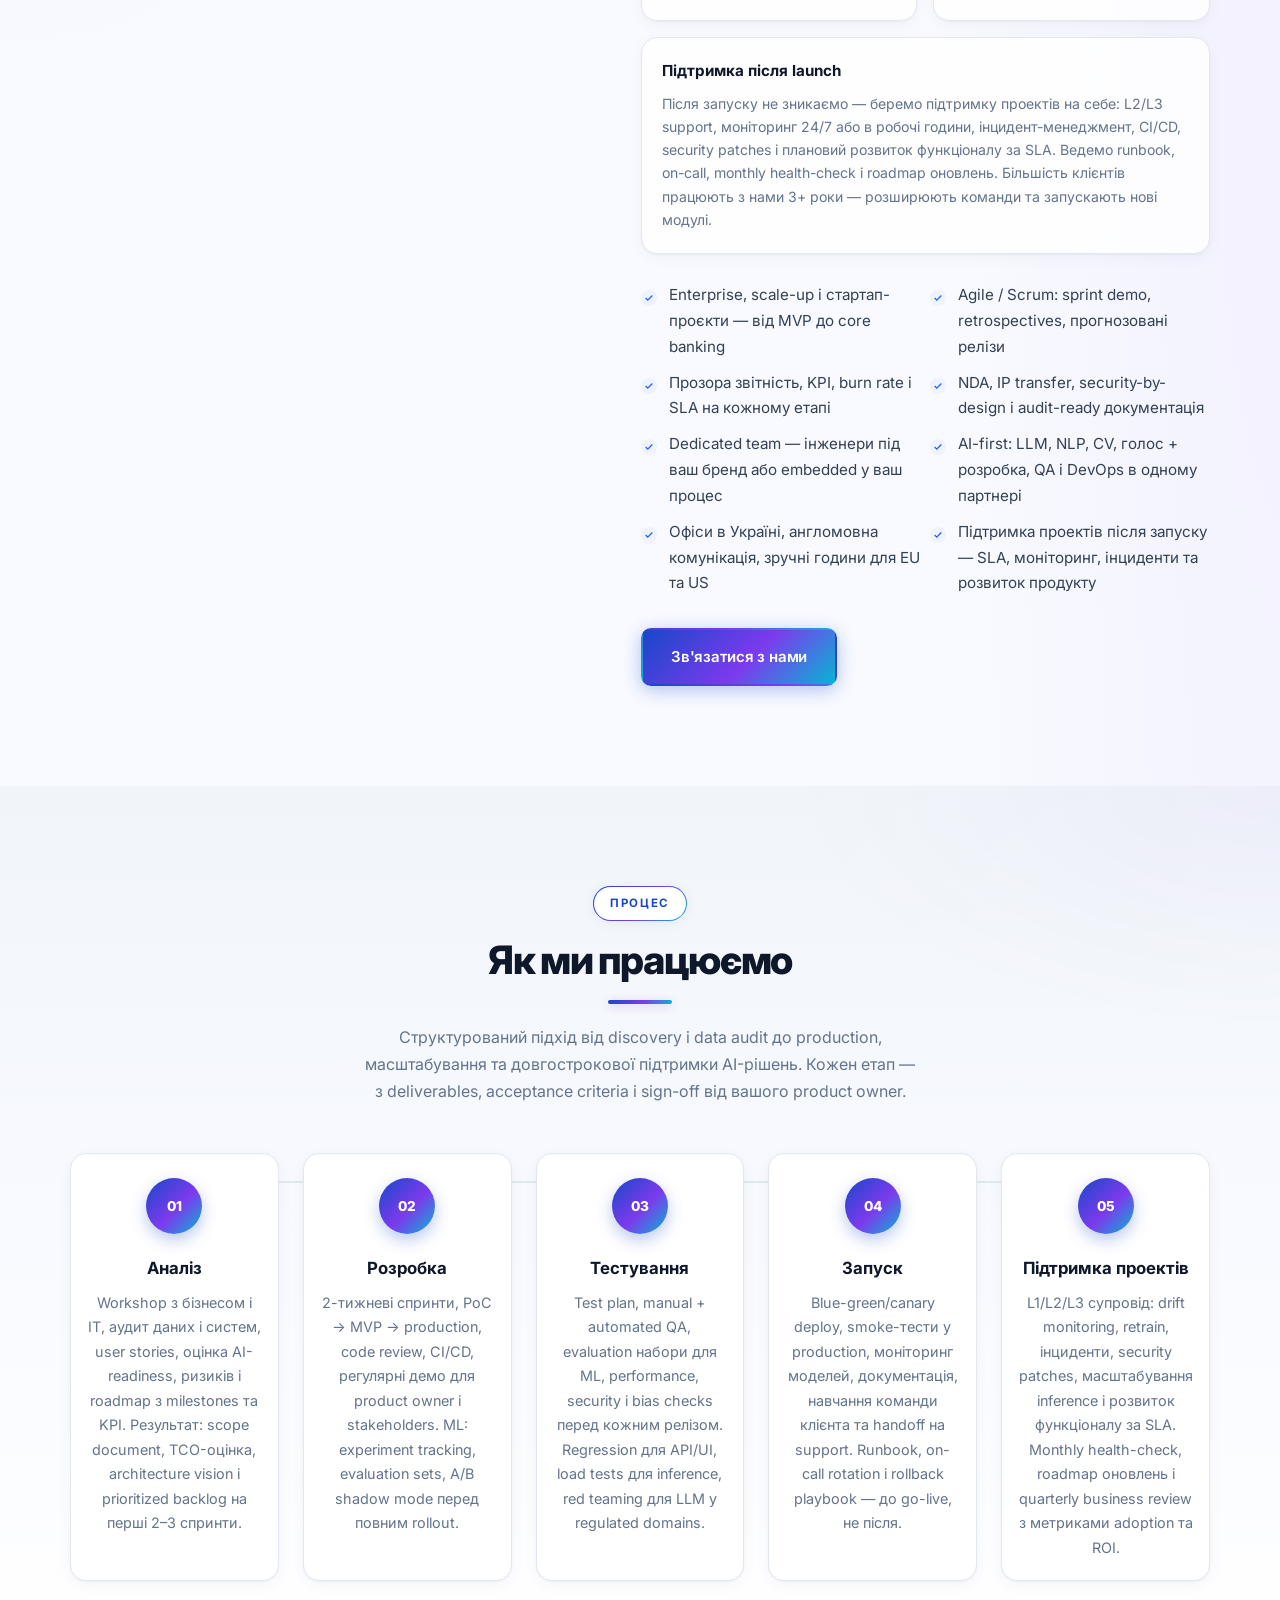
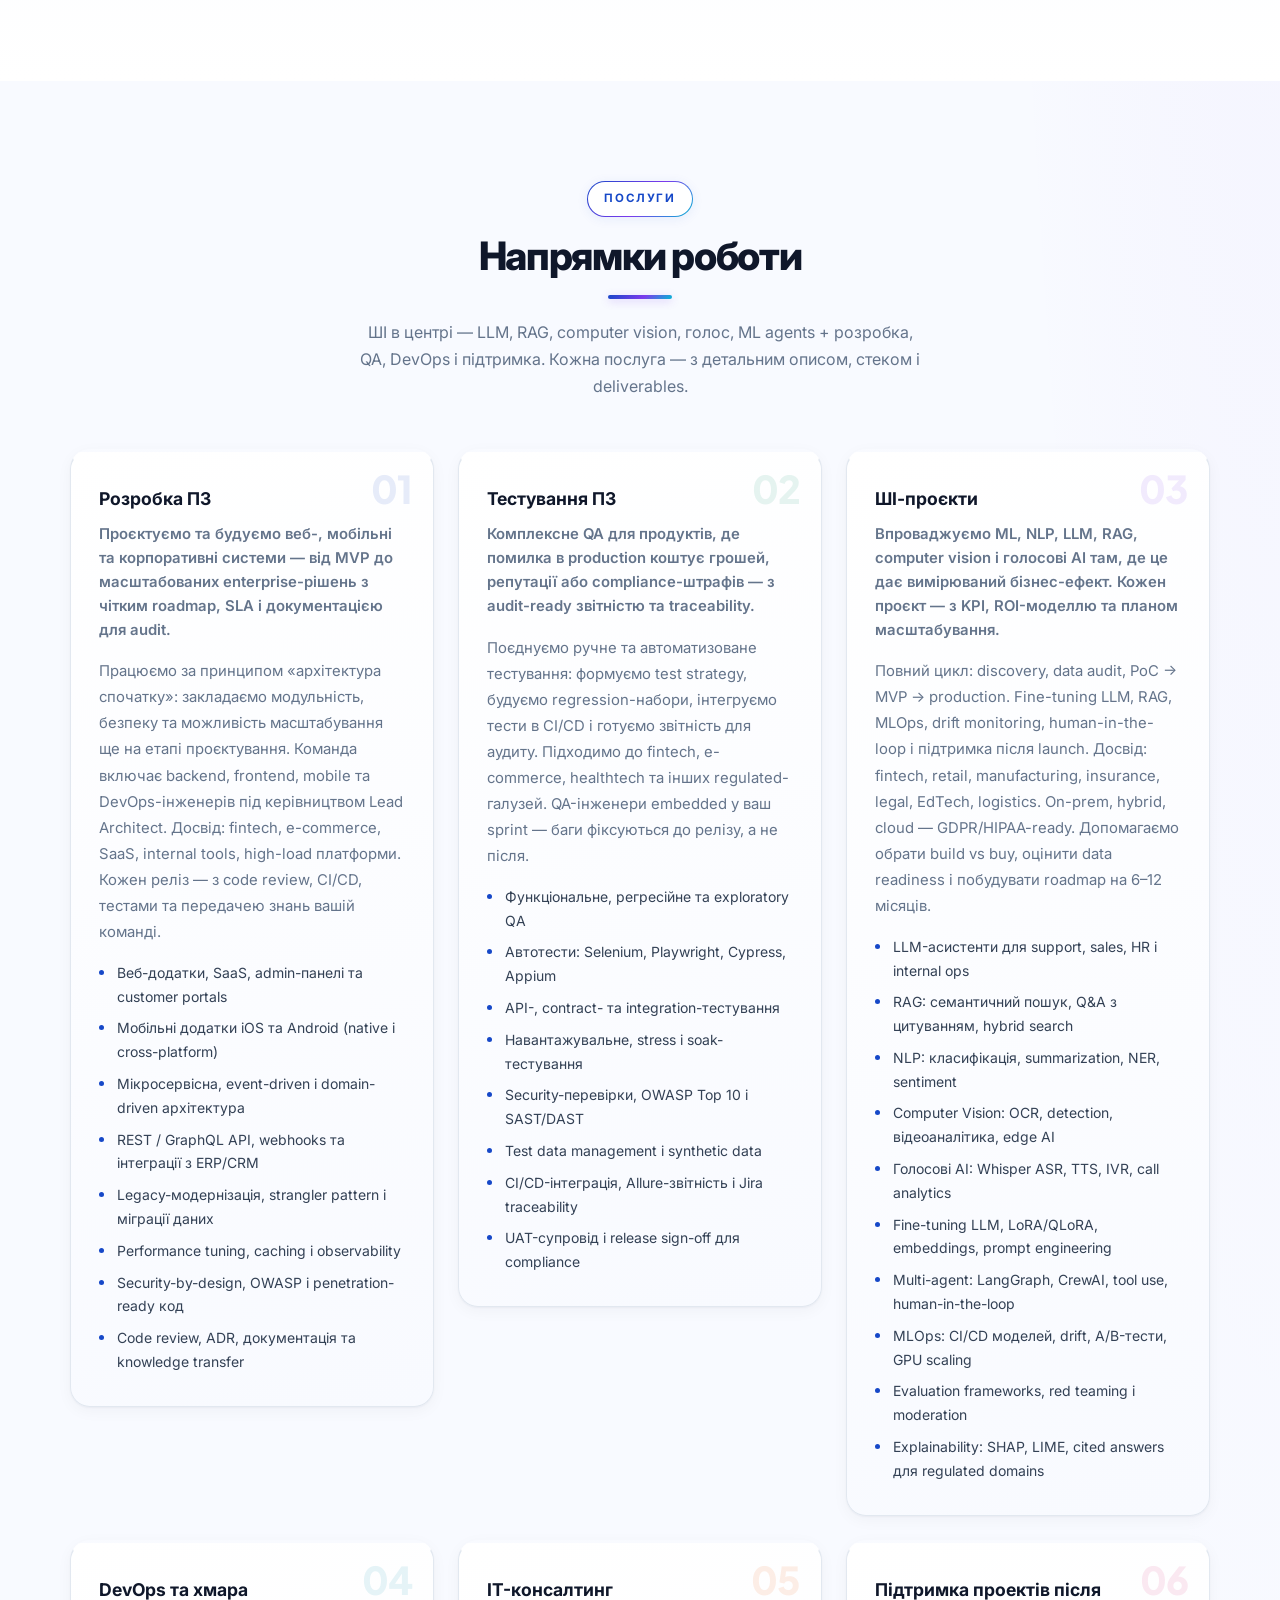
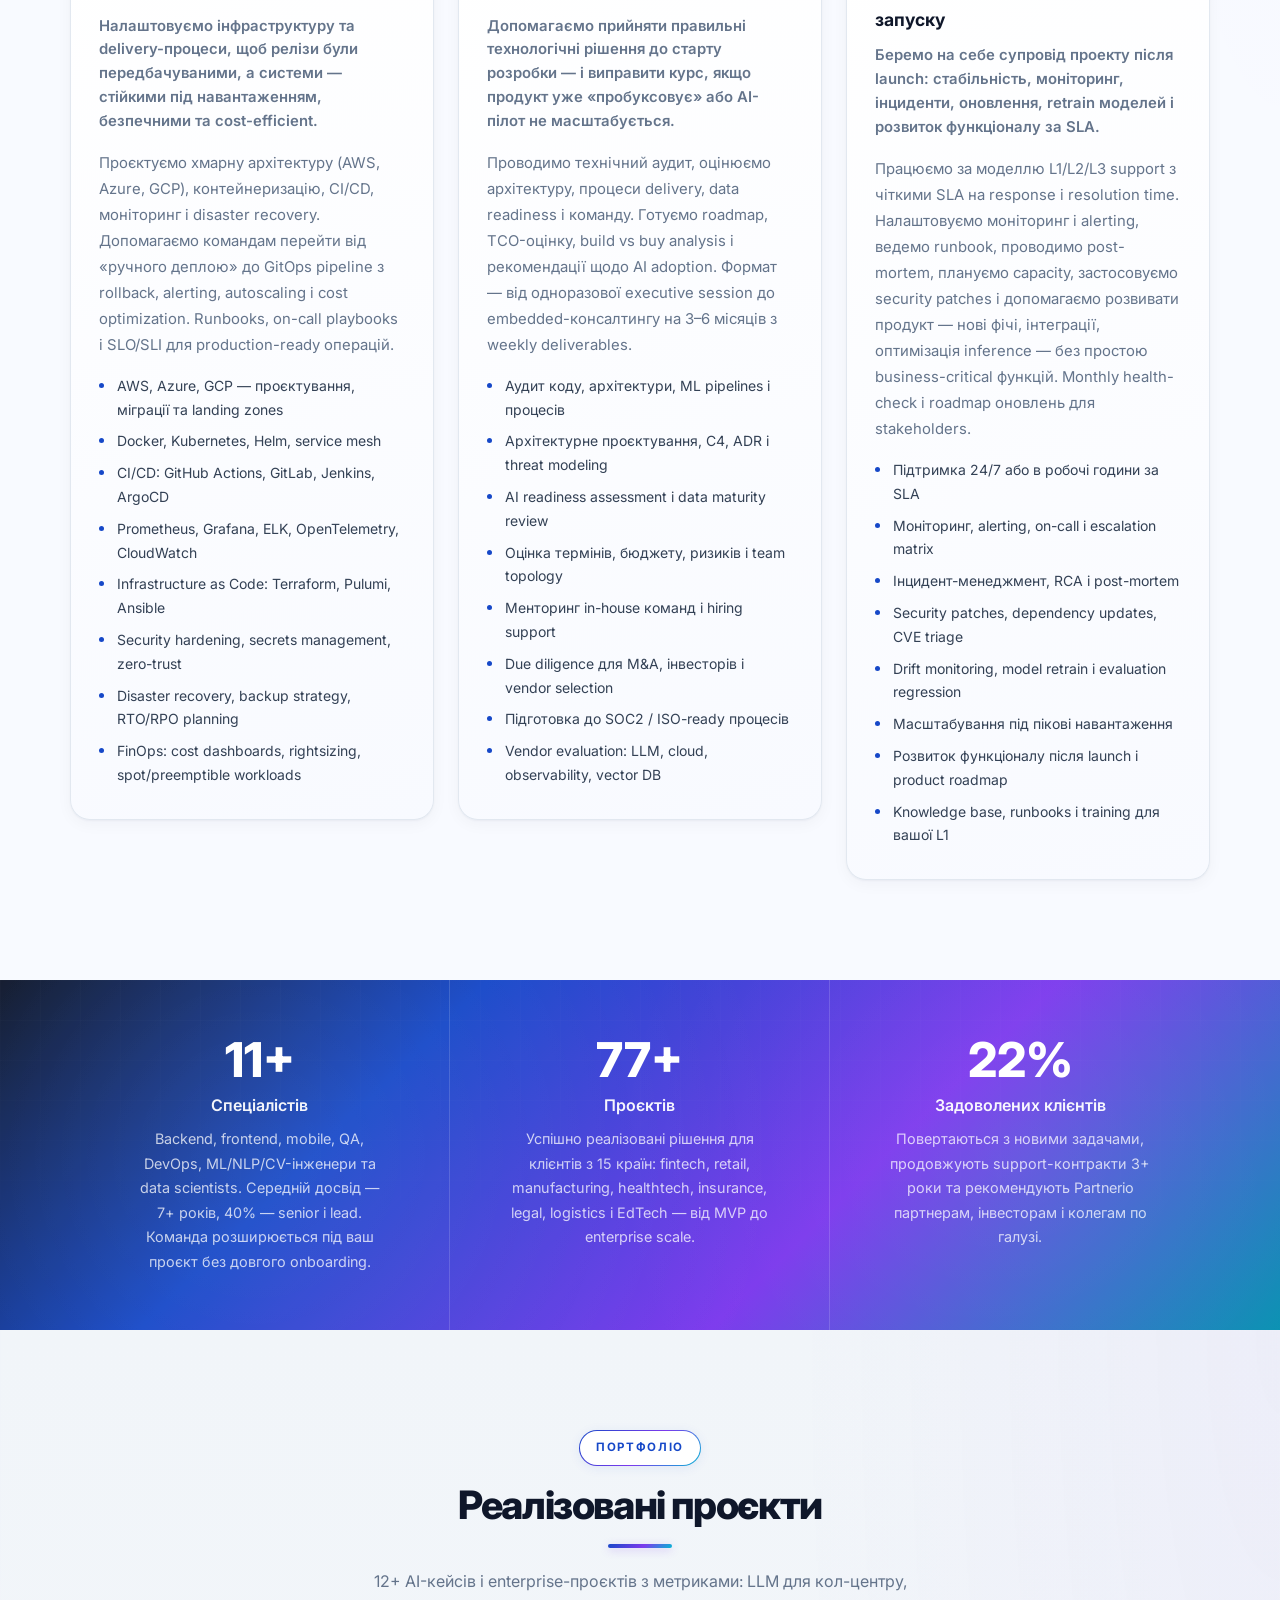
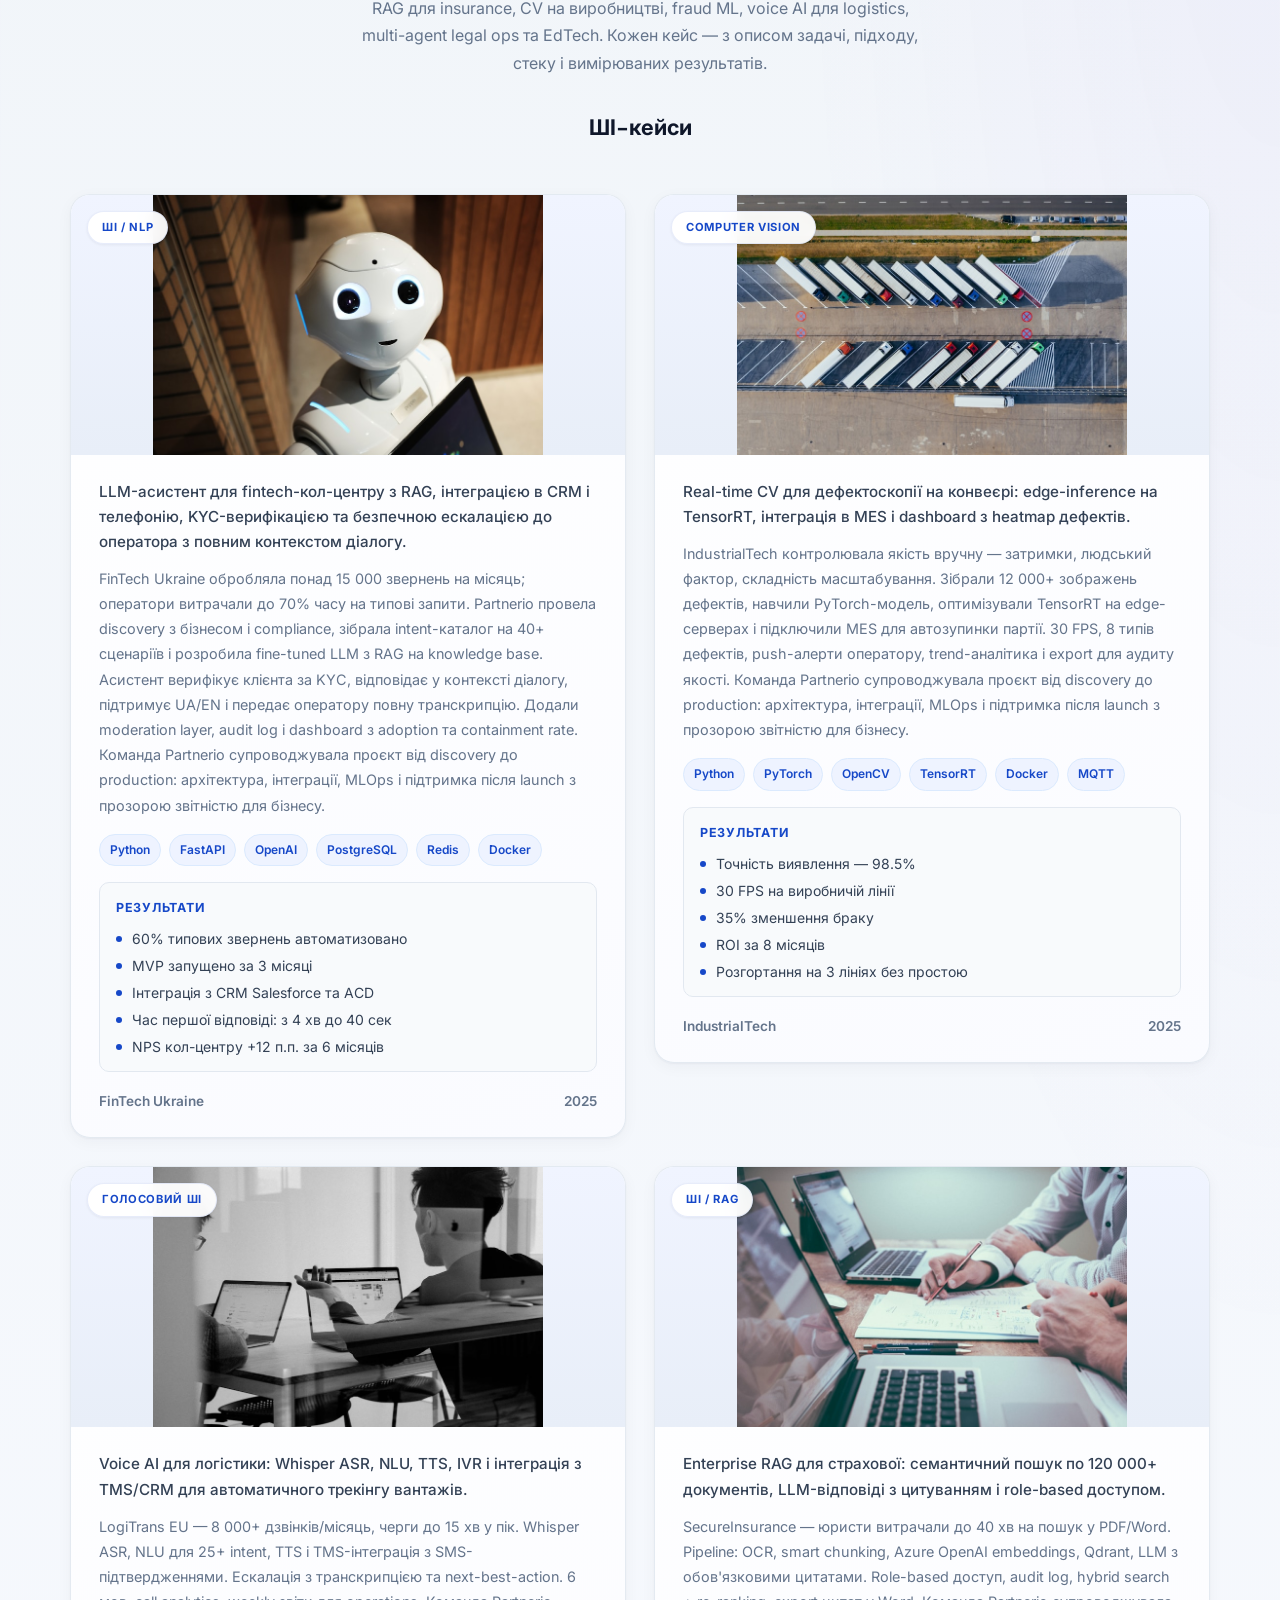
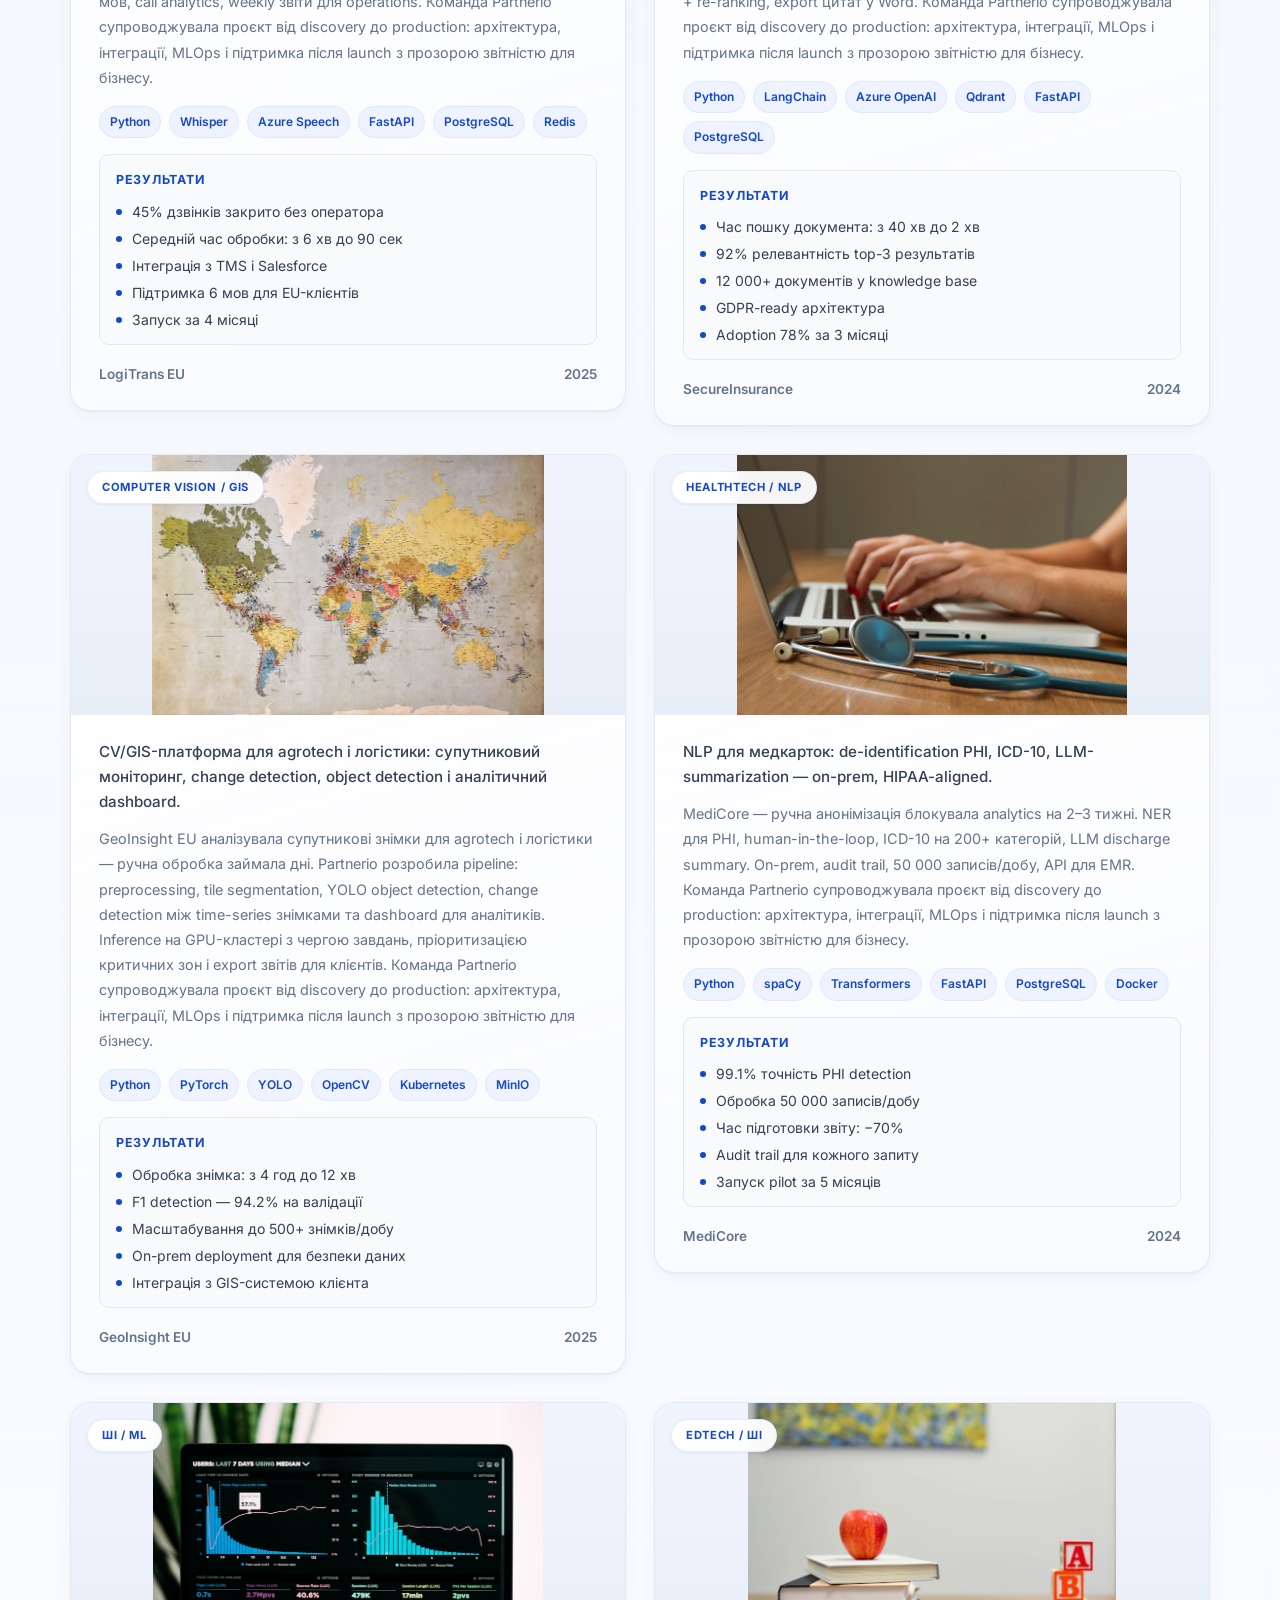
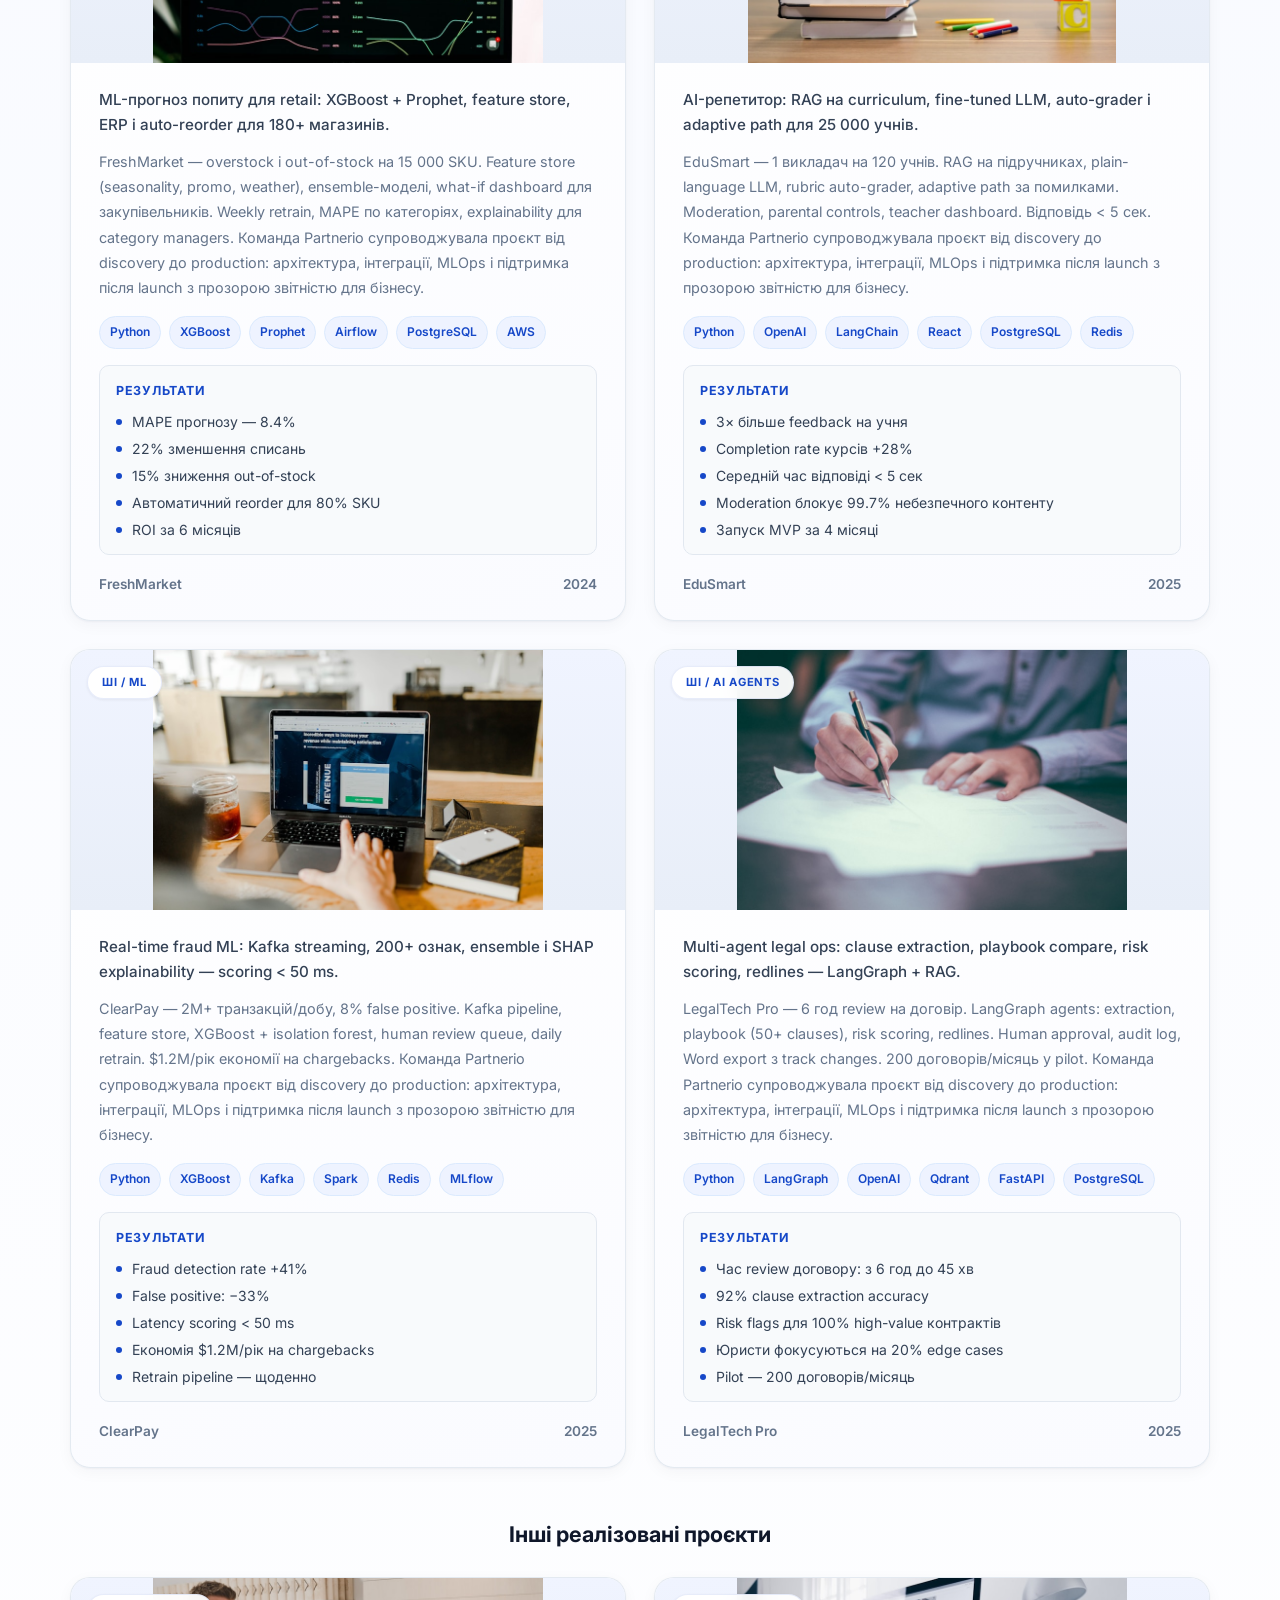
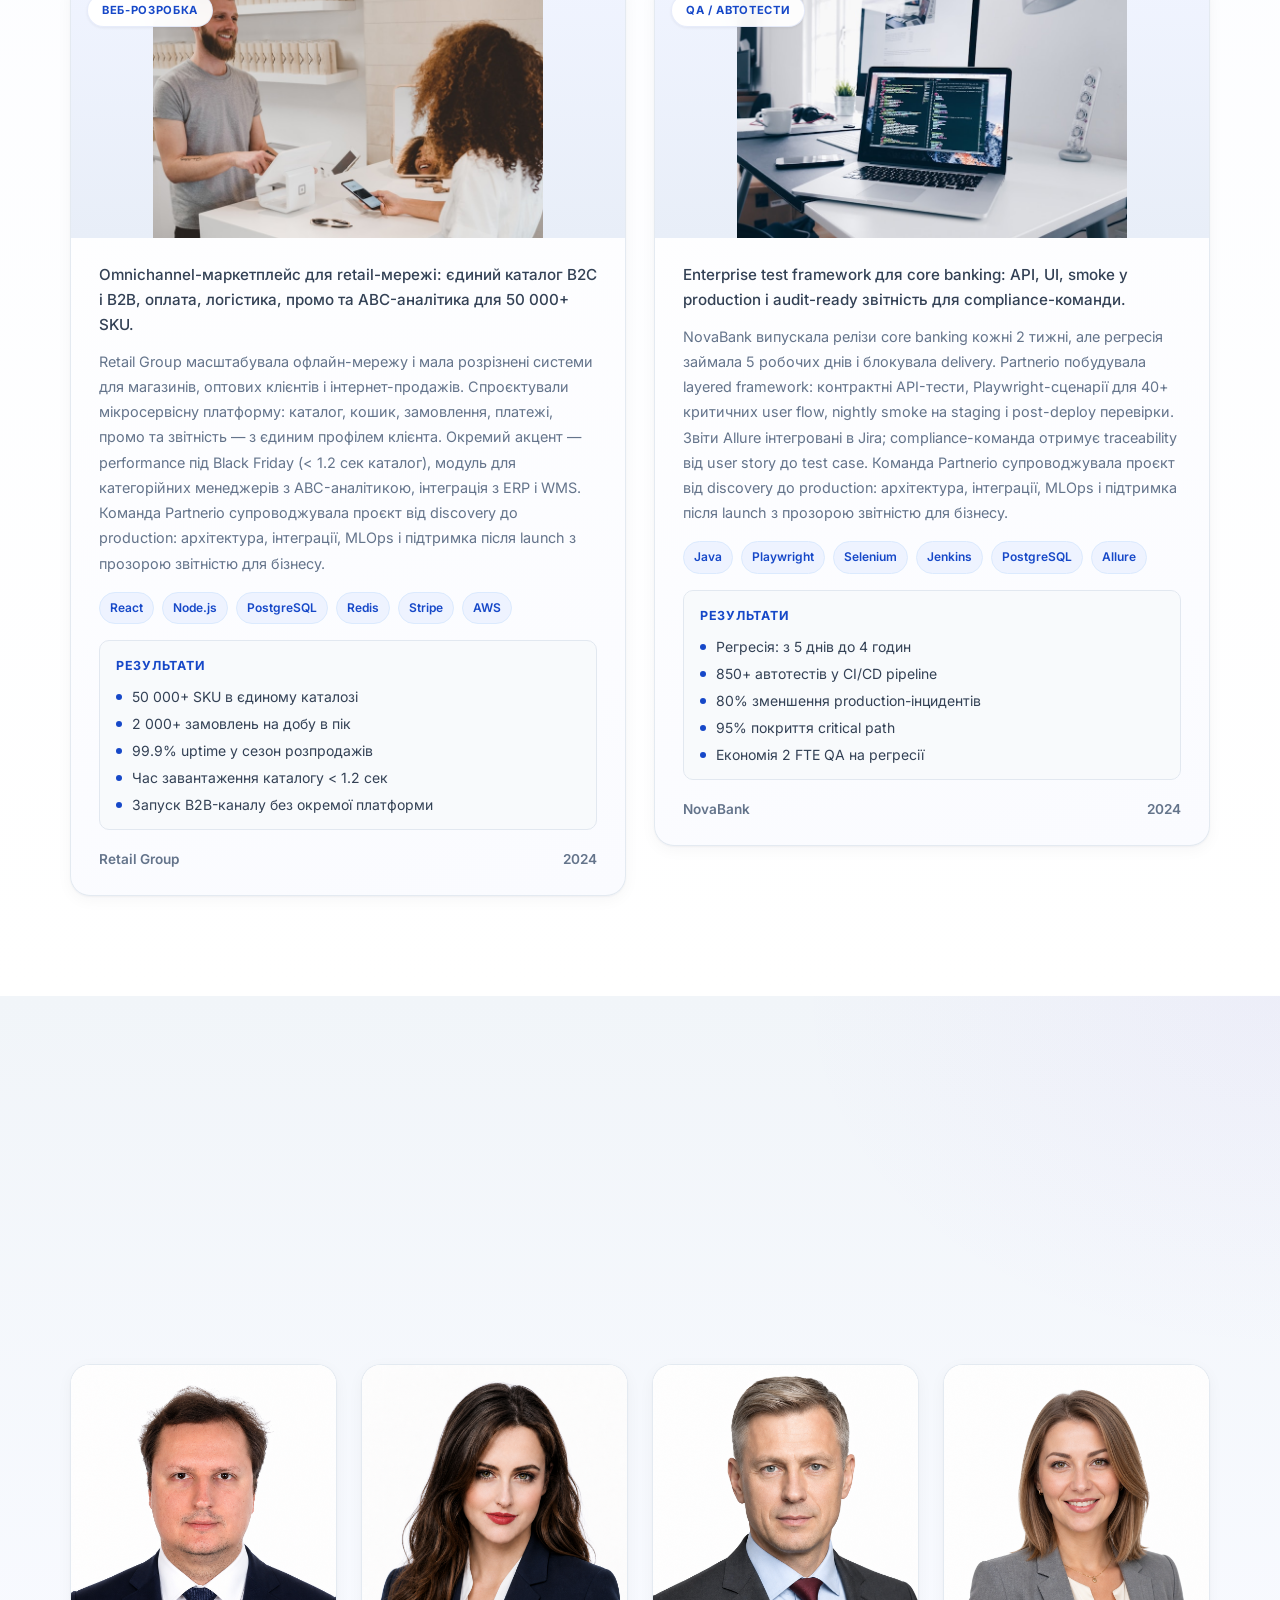
==== commit 9784de51: "fixes" ====
--- a/docs/index.html
+++ b/docs/index.html
@@ -153,8 +153,8 @@
           </div>
         </div>
         <div class="hero__visual">
-          <img class="hero__visual-main" src="images/ai/hero.jpg?v=20250708c" data-i18n-alt="hero.imgAlt" alt="Сучасний робот та штучний інтелект — Partnerio">
-          <img class="hero__visual-accent" src="images/ai/hero-accent.jpg?v=20250708c" data-i18n-alt="hero.accentAlt" alt="" aria-hidden="true">
+          <img class="hero__visual-main" src="images/ai/hero.jpg?v=20250708g" data-i18n-alt="hero.imgAlt" alt="Сучасний робот та штучний інтелект — Partnerio">
+          <img class="hero__visual-accent" src="images/ai/hero-accent.jpg?v=20250708g" data-i18n-alt="hero.accentAlt" alt="" aria-hidden="true">
           <div class="hero__visual-glow" aria-hidden="true"></div>
           <span class="hero__visual-badge" data-i18n="hero.visualBadge">AI · Robotics · High Tech</span>
           <div class="hero__stats">
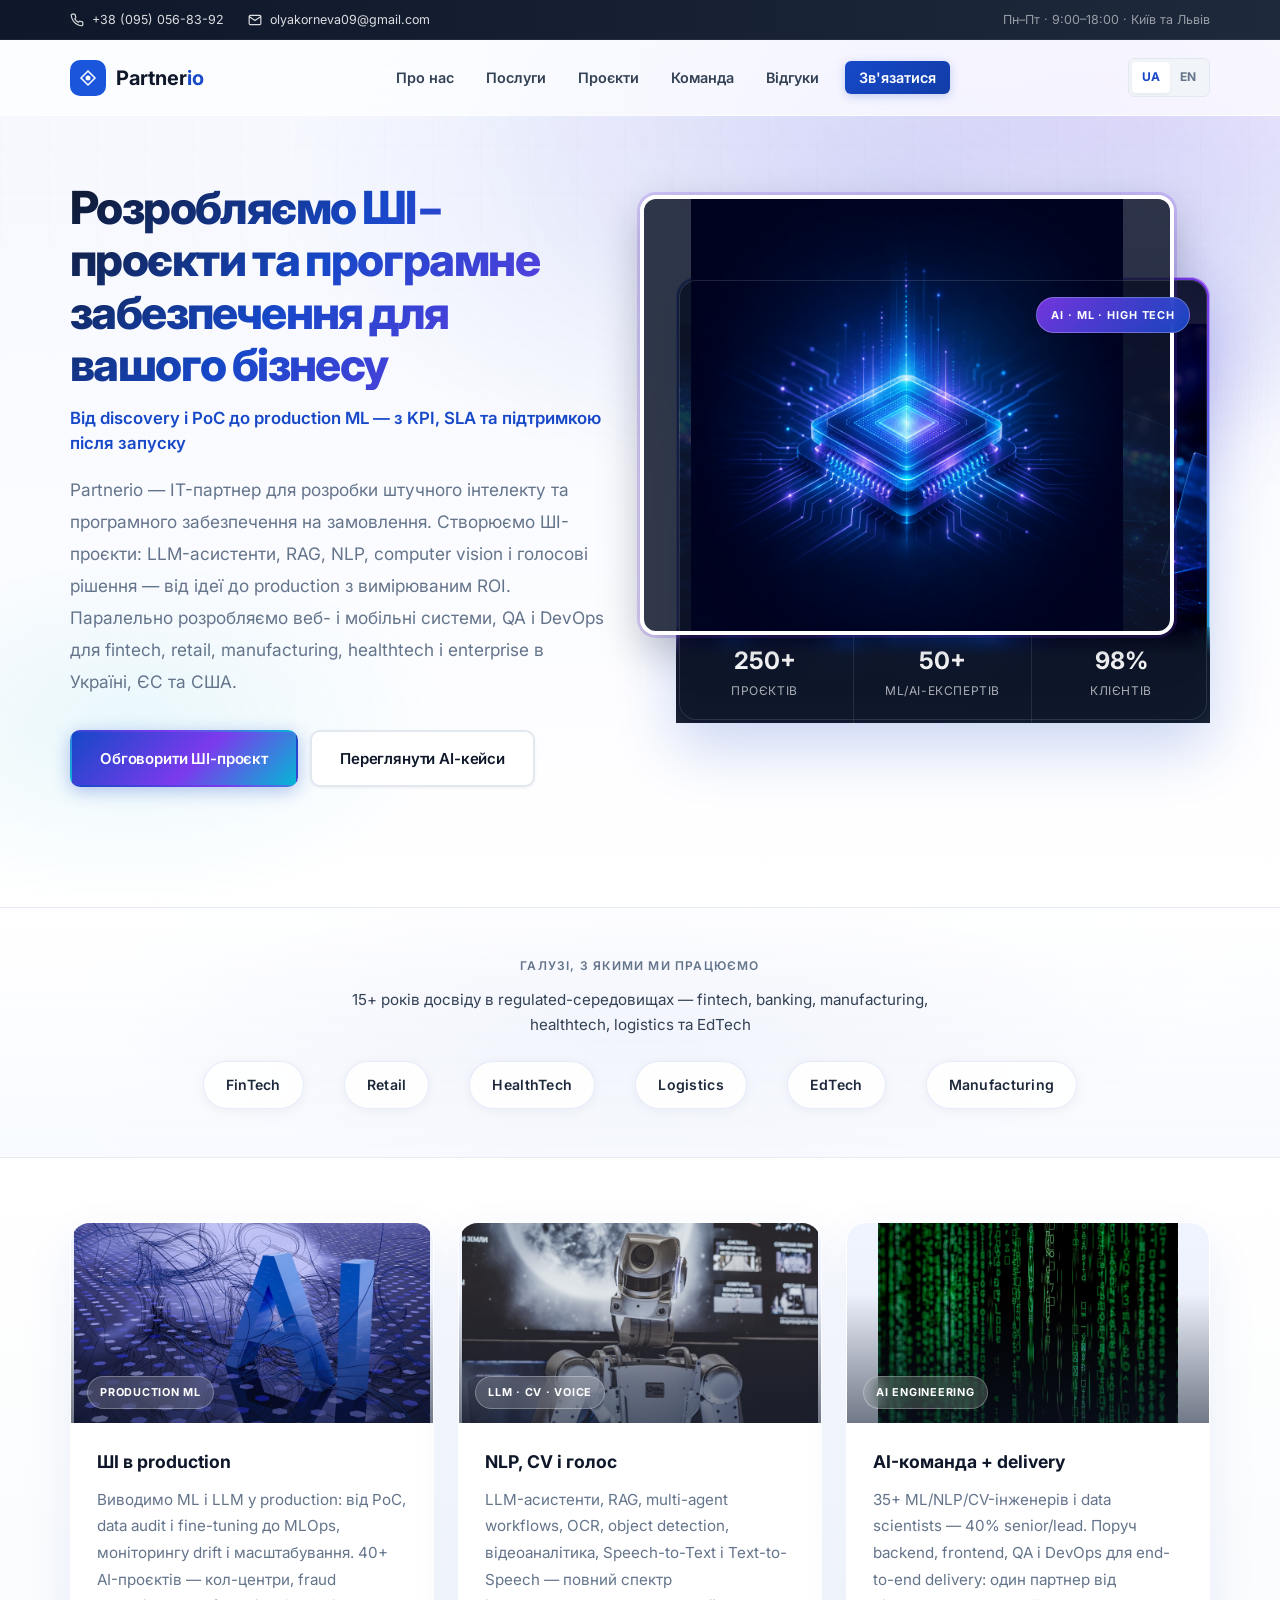
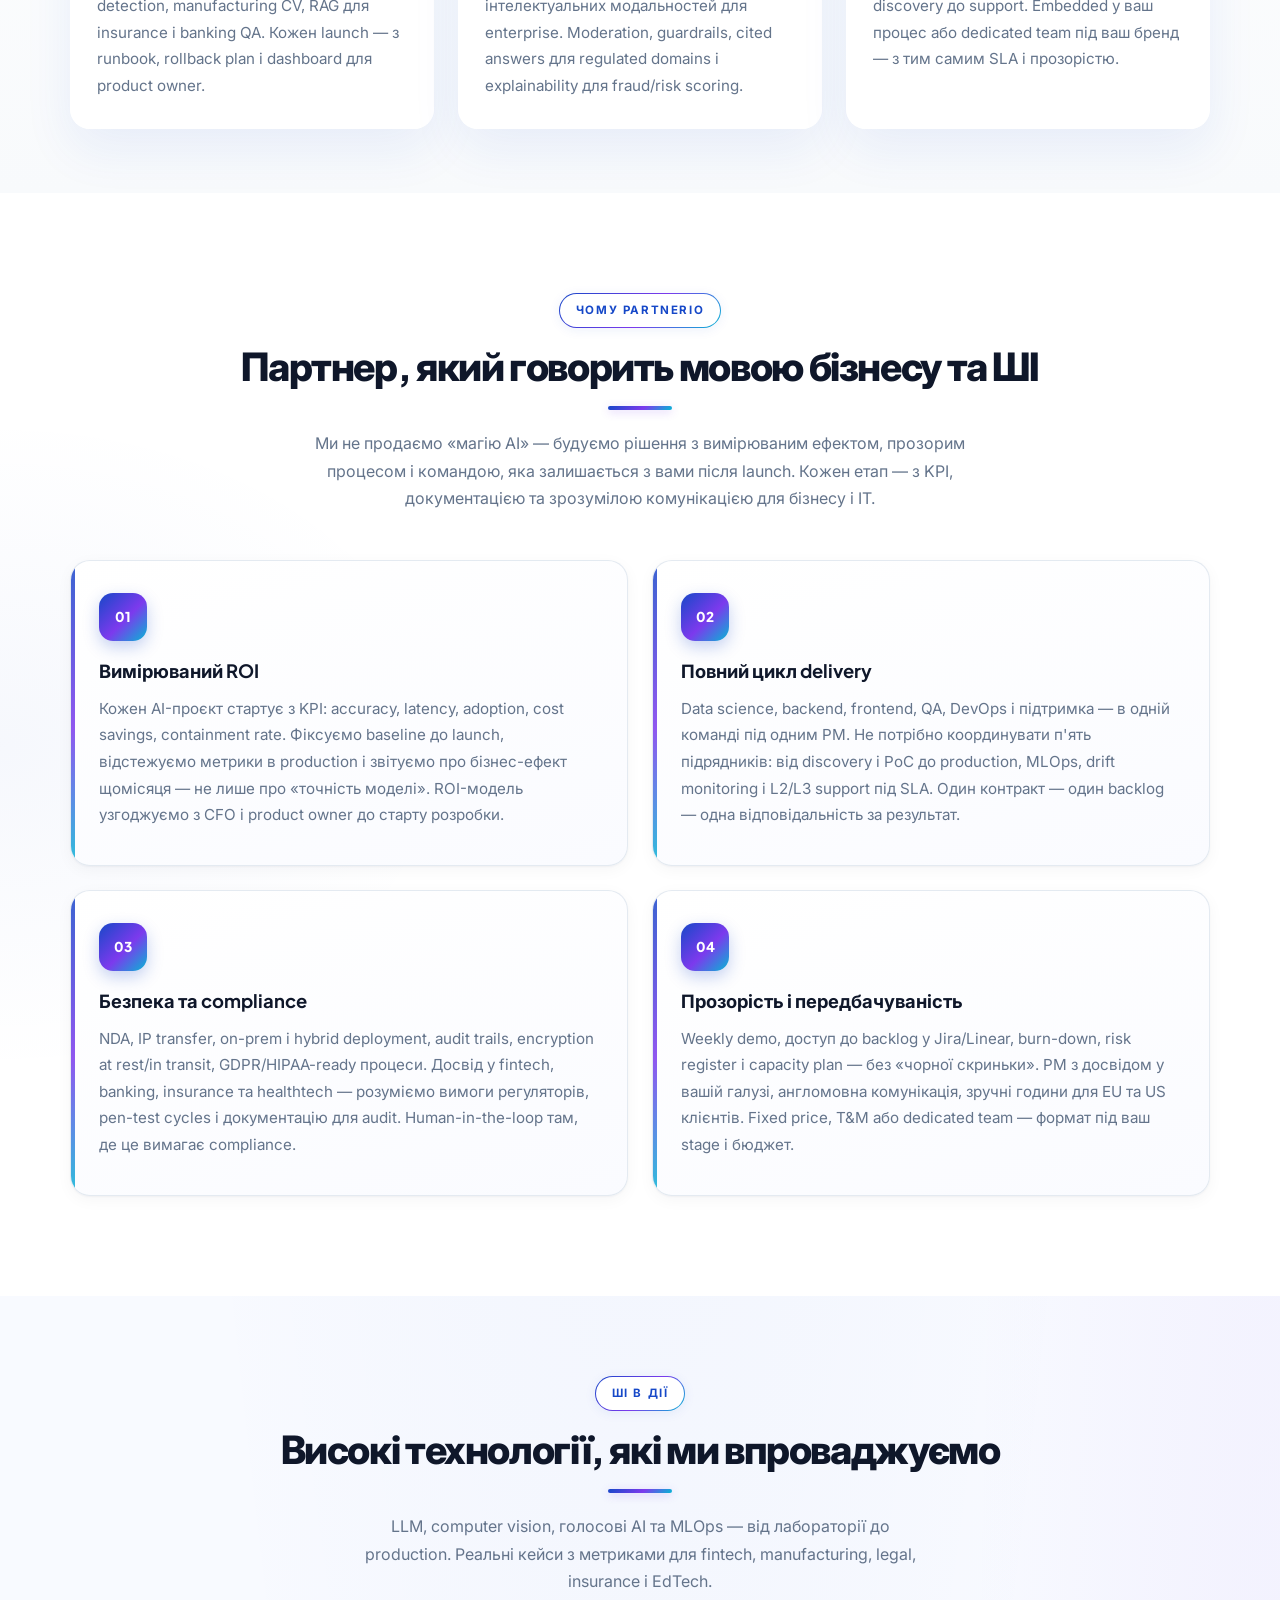
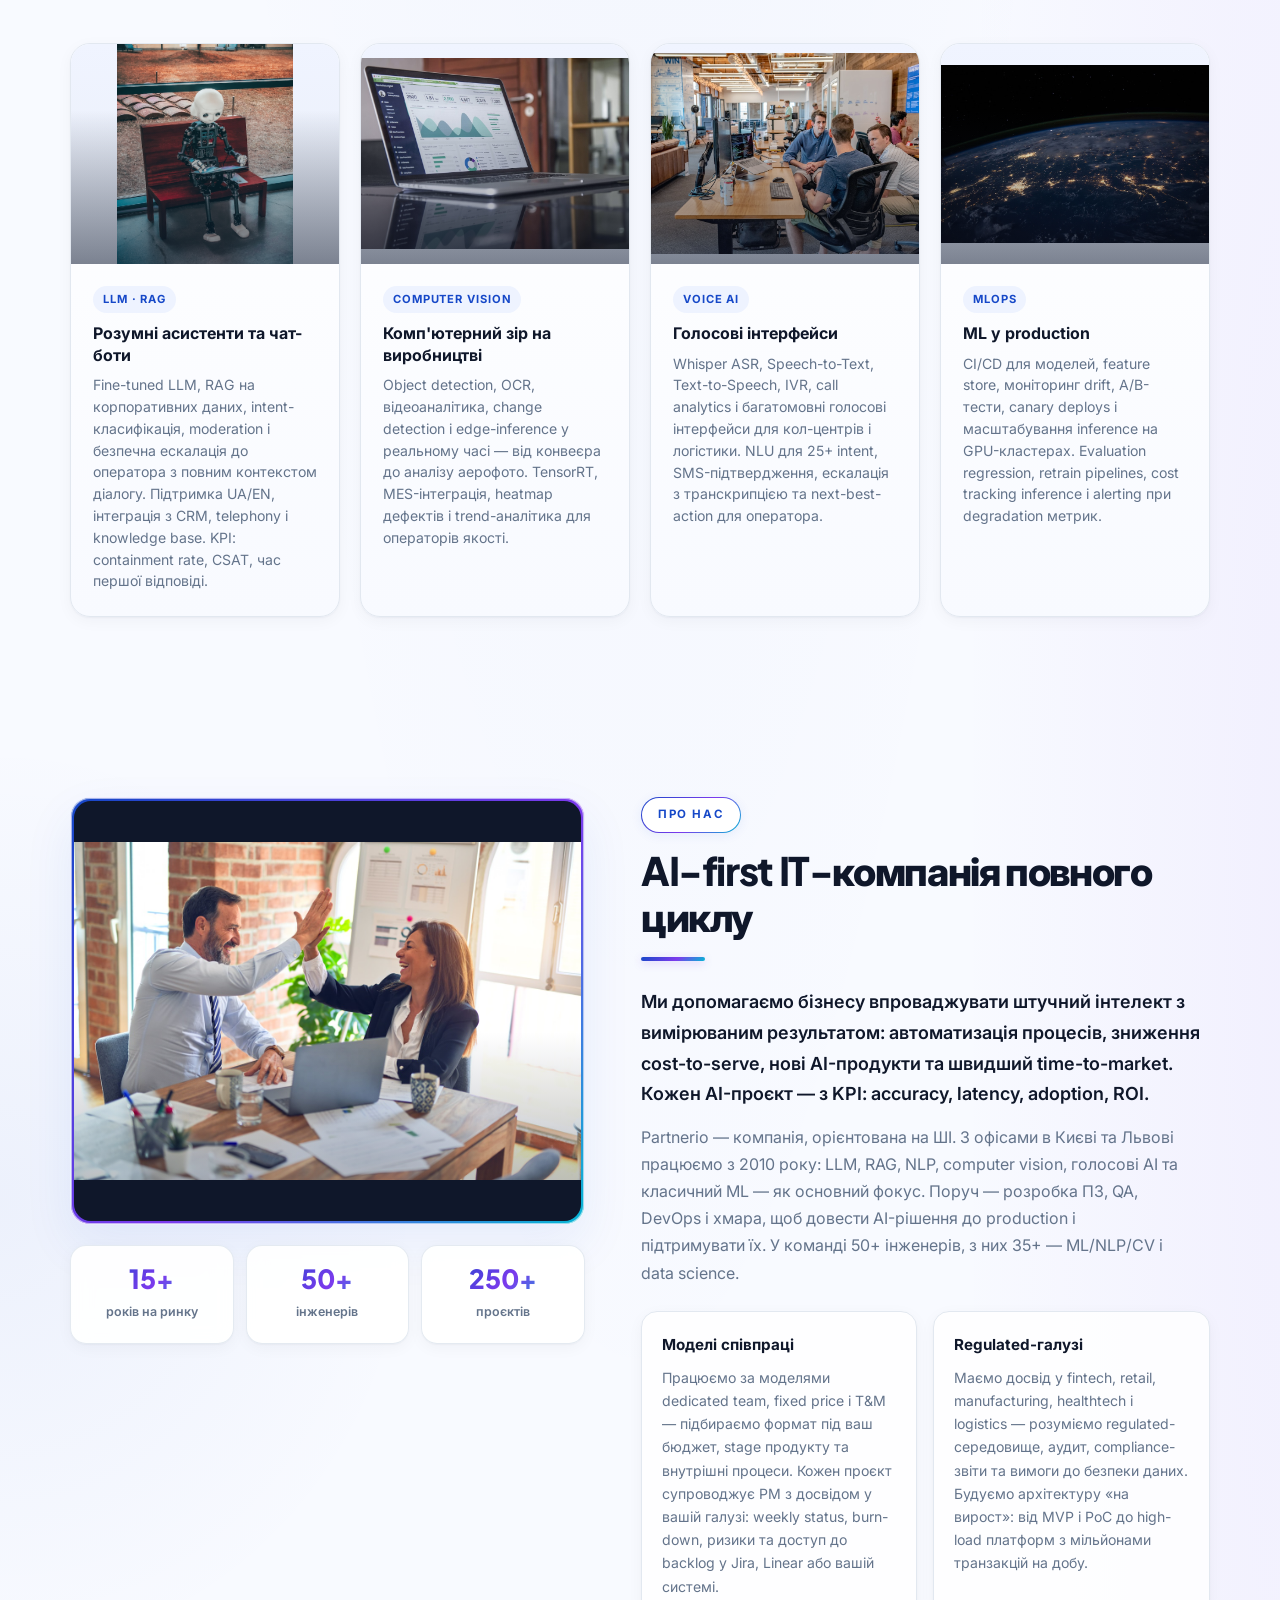
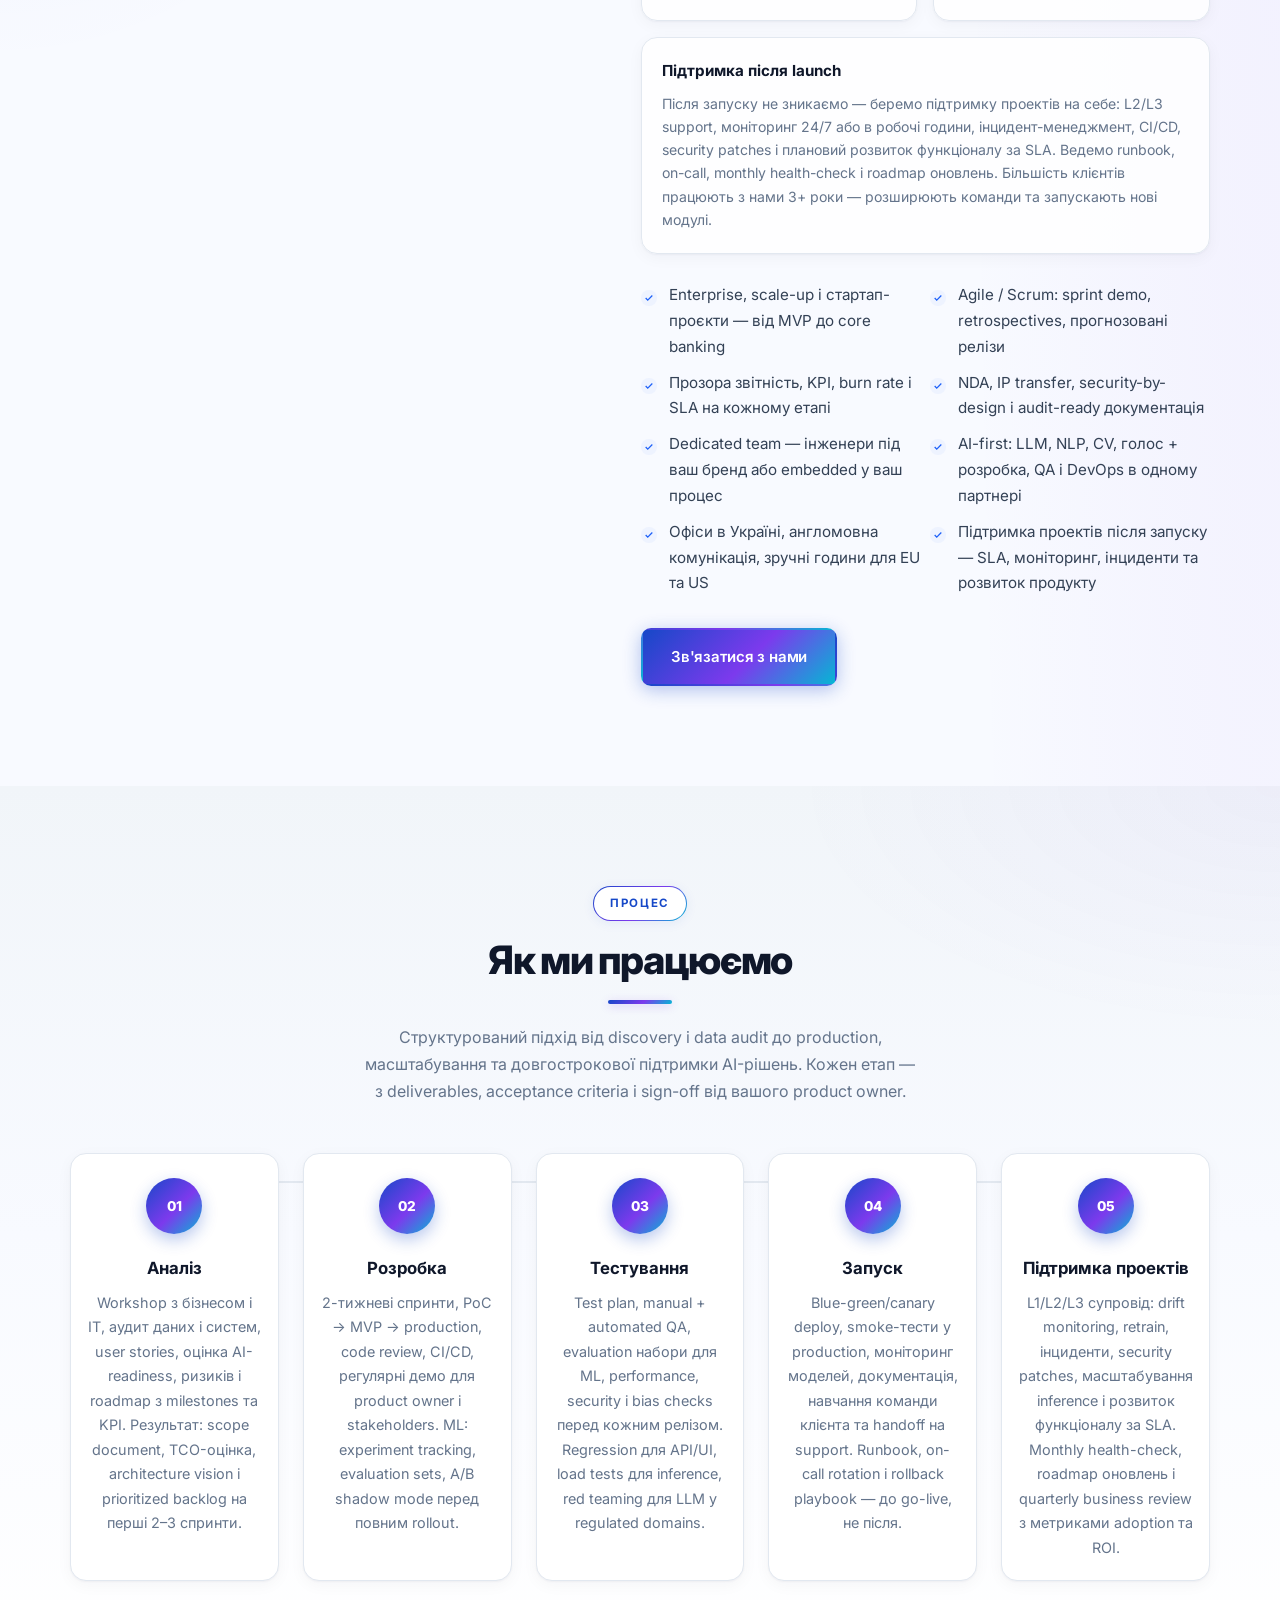
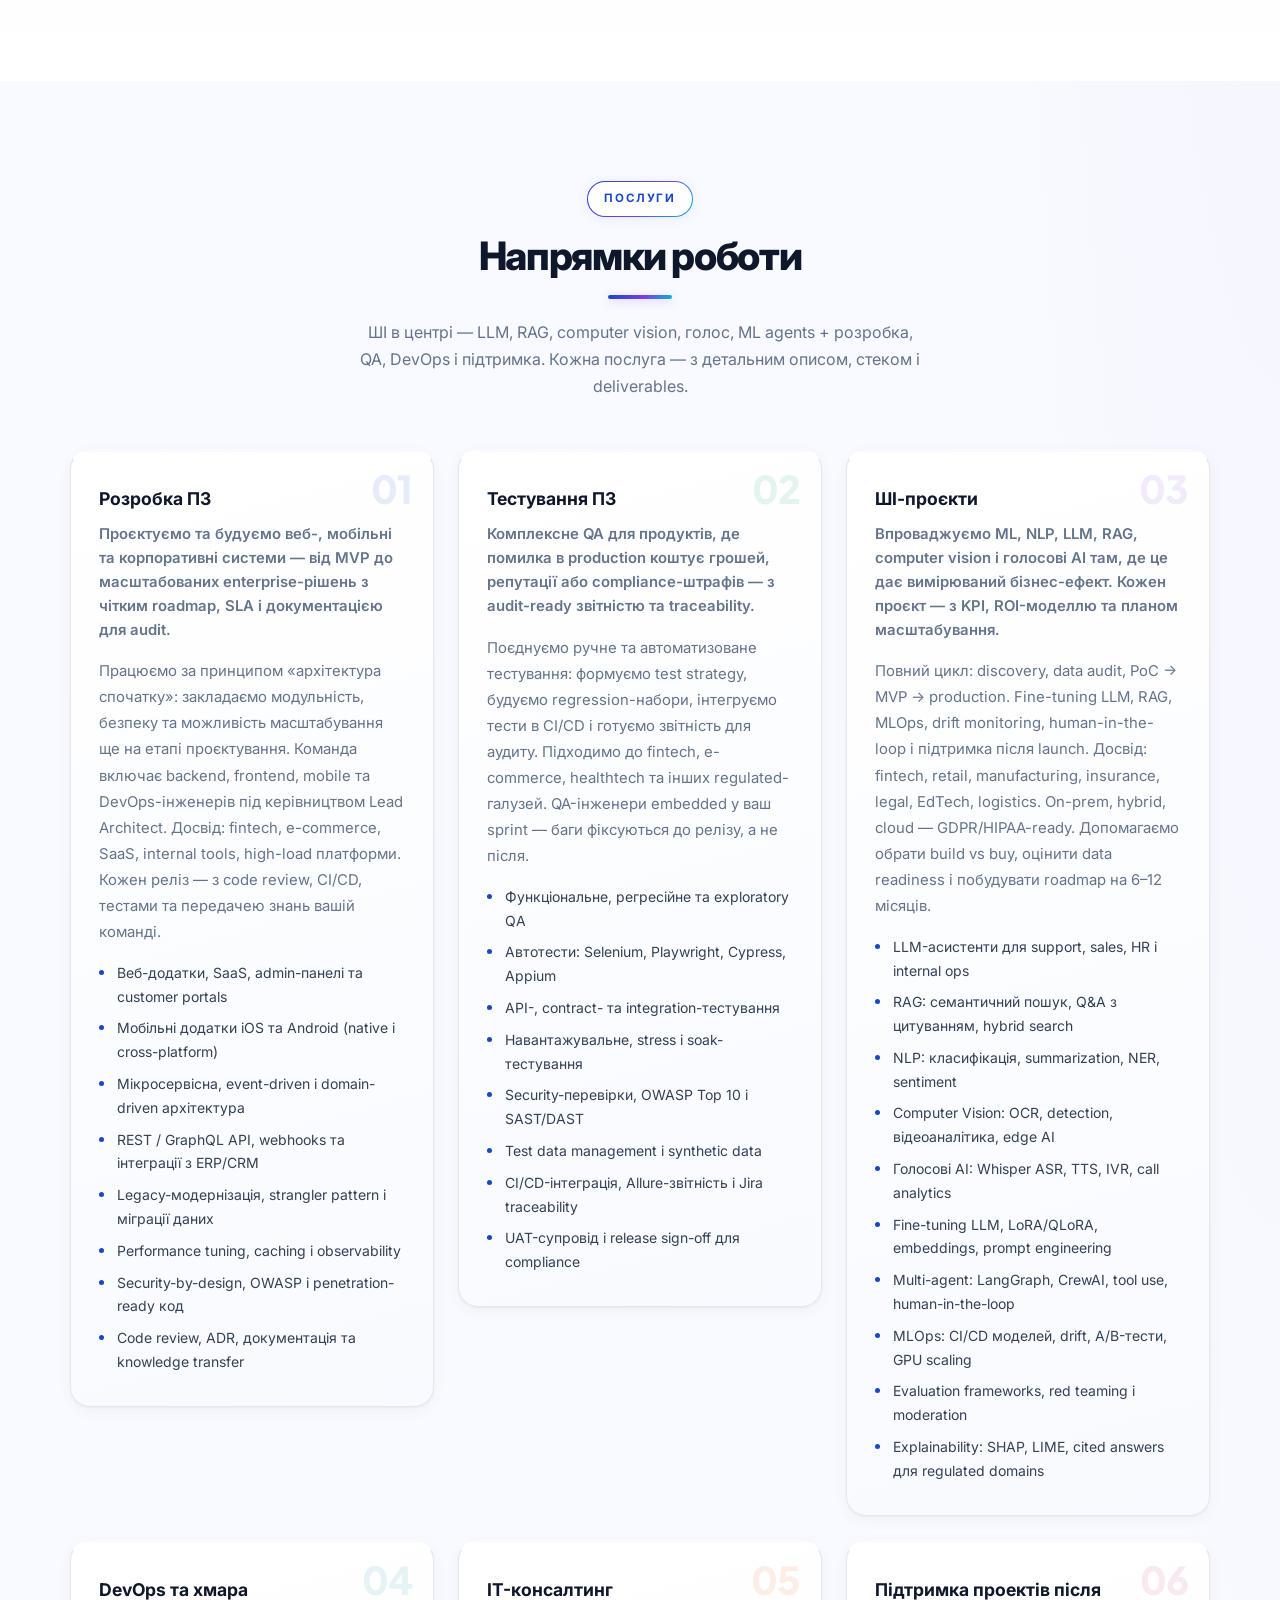
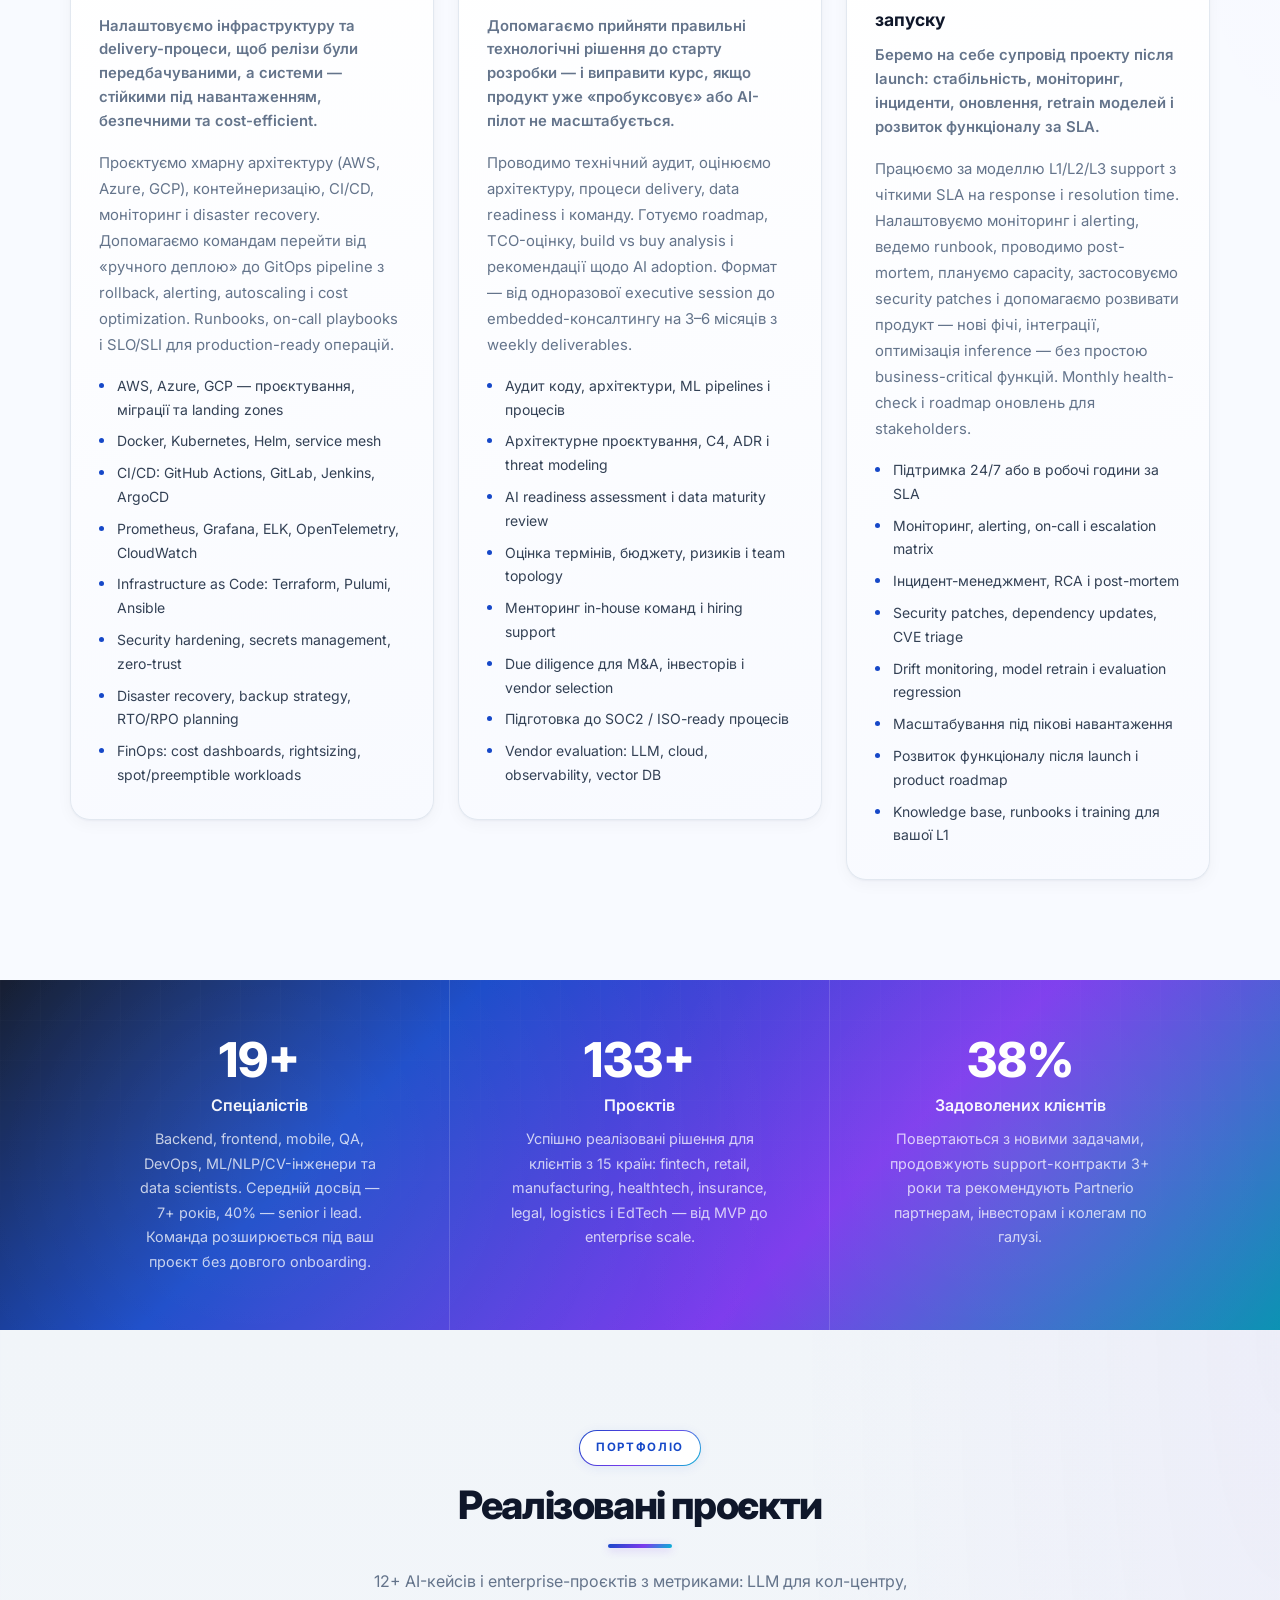
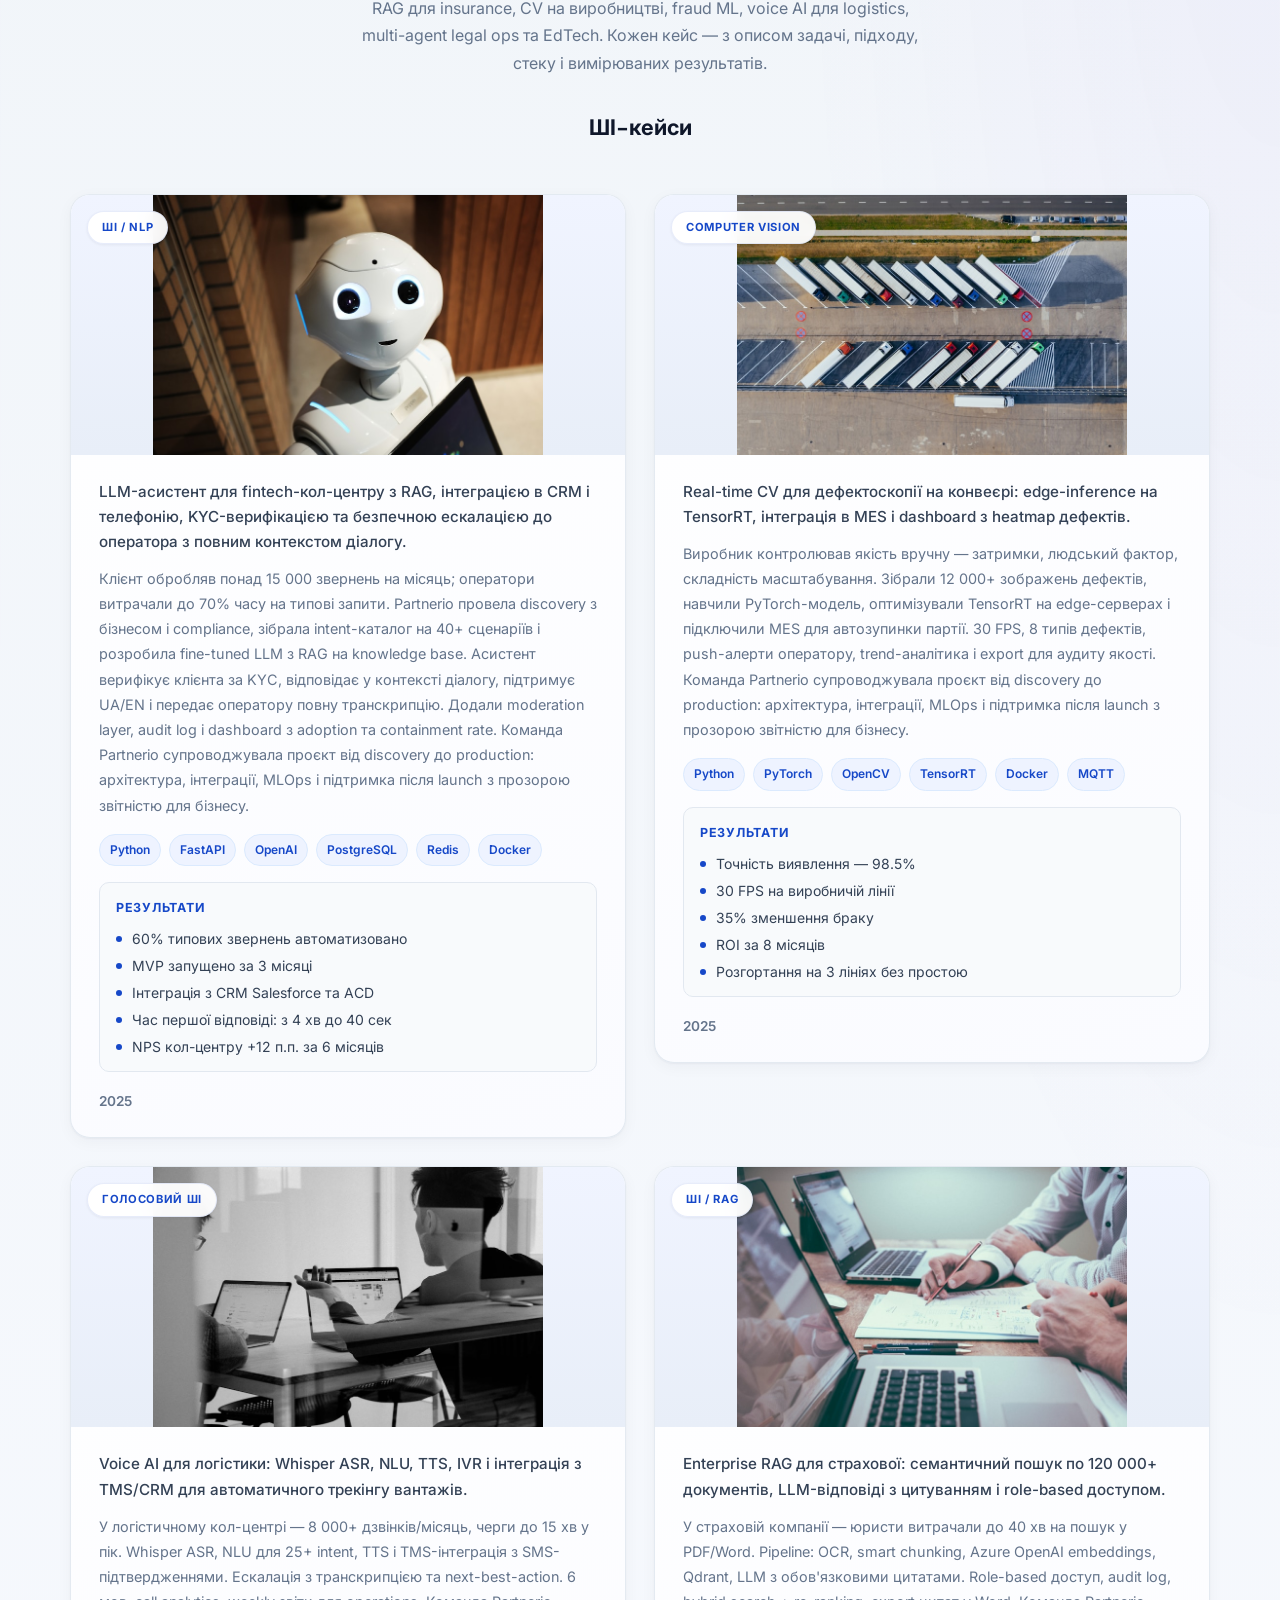
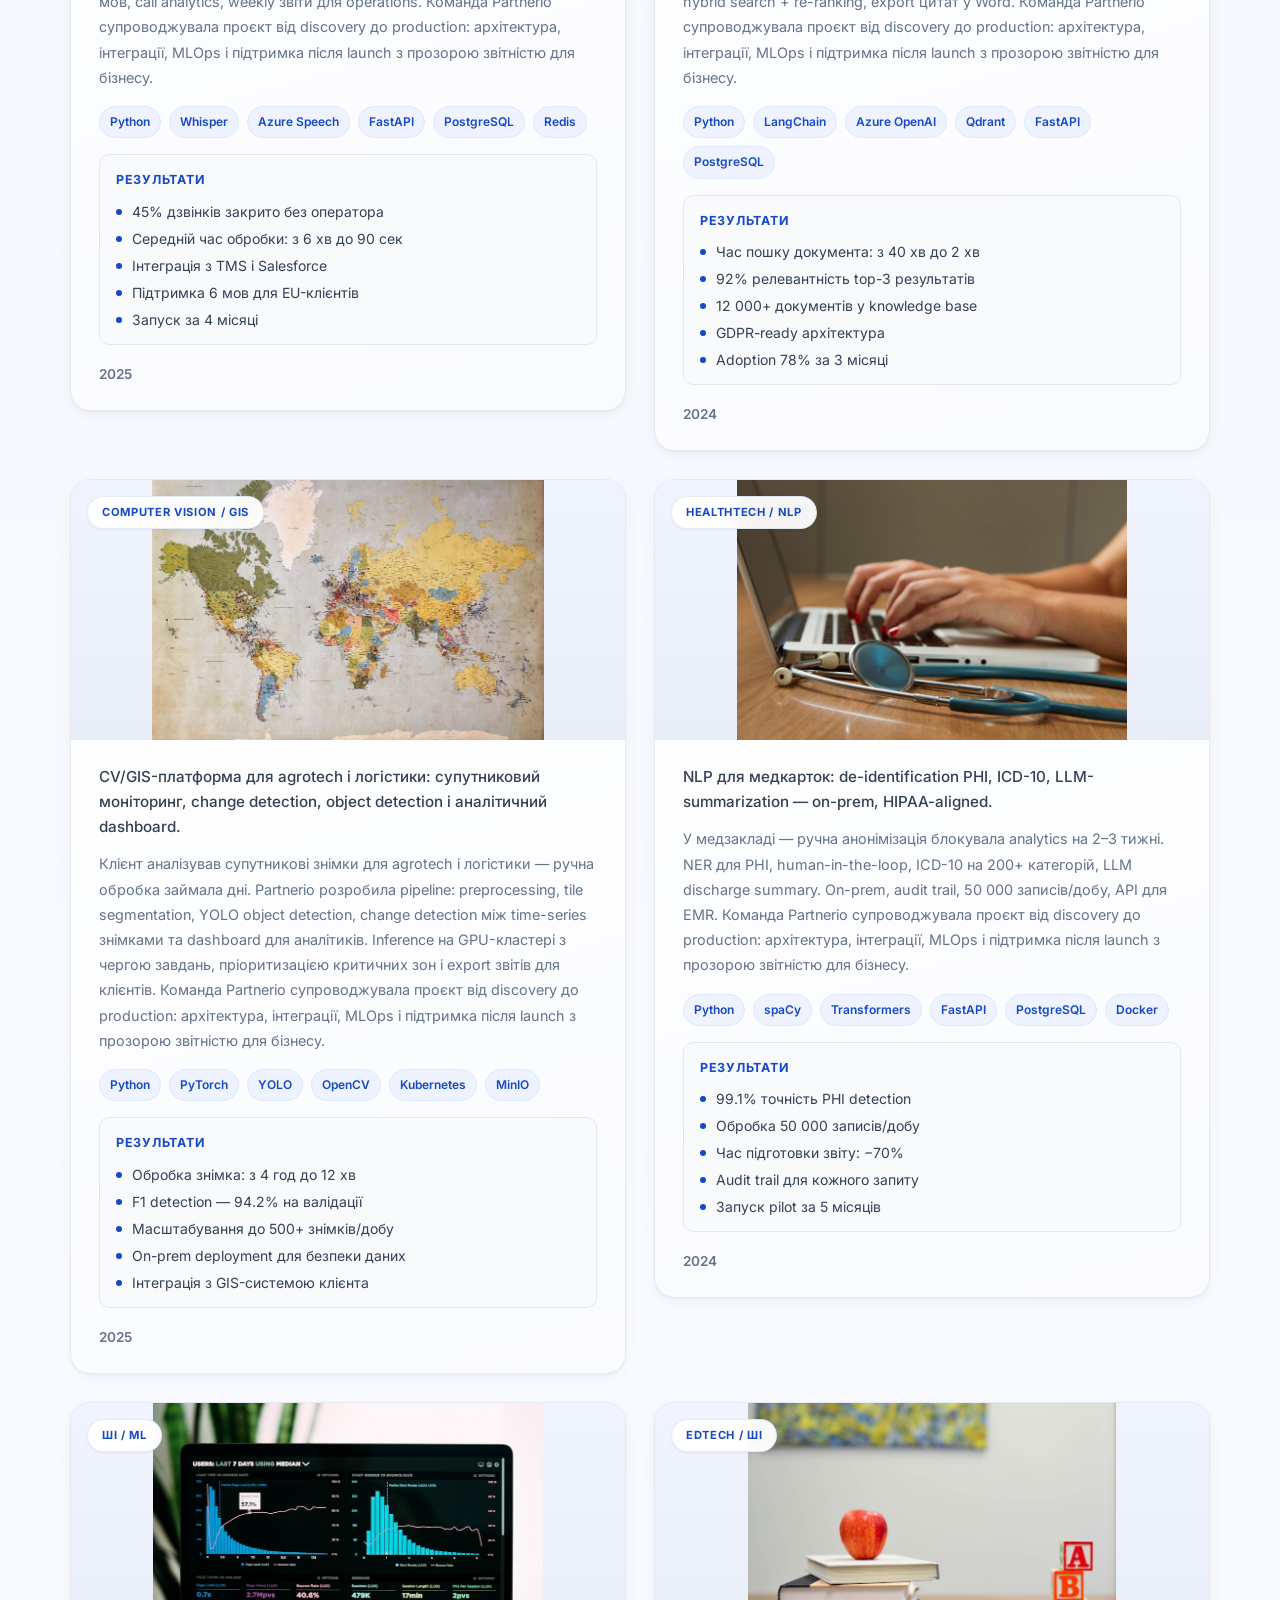
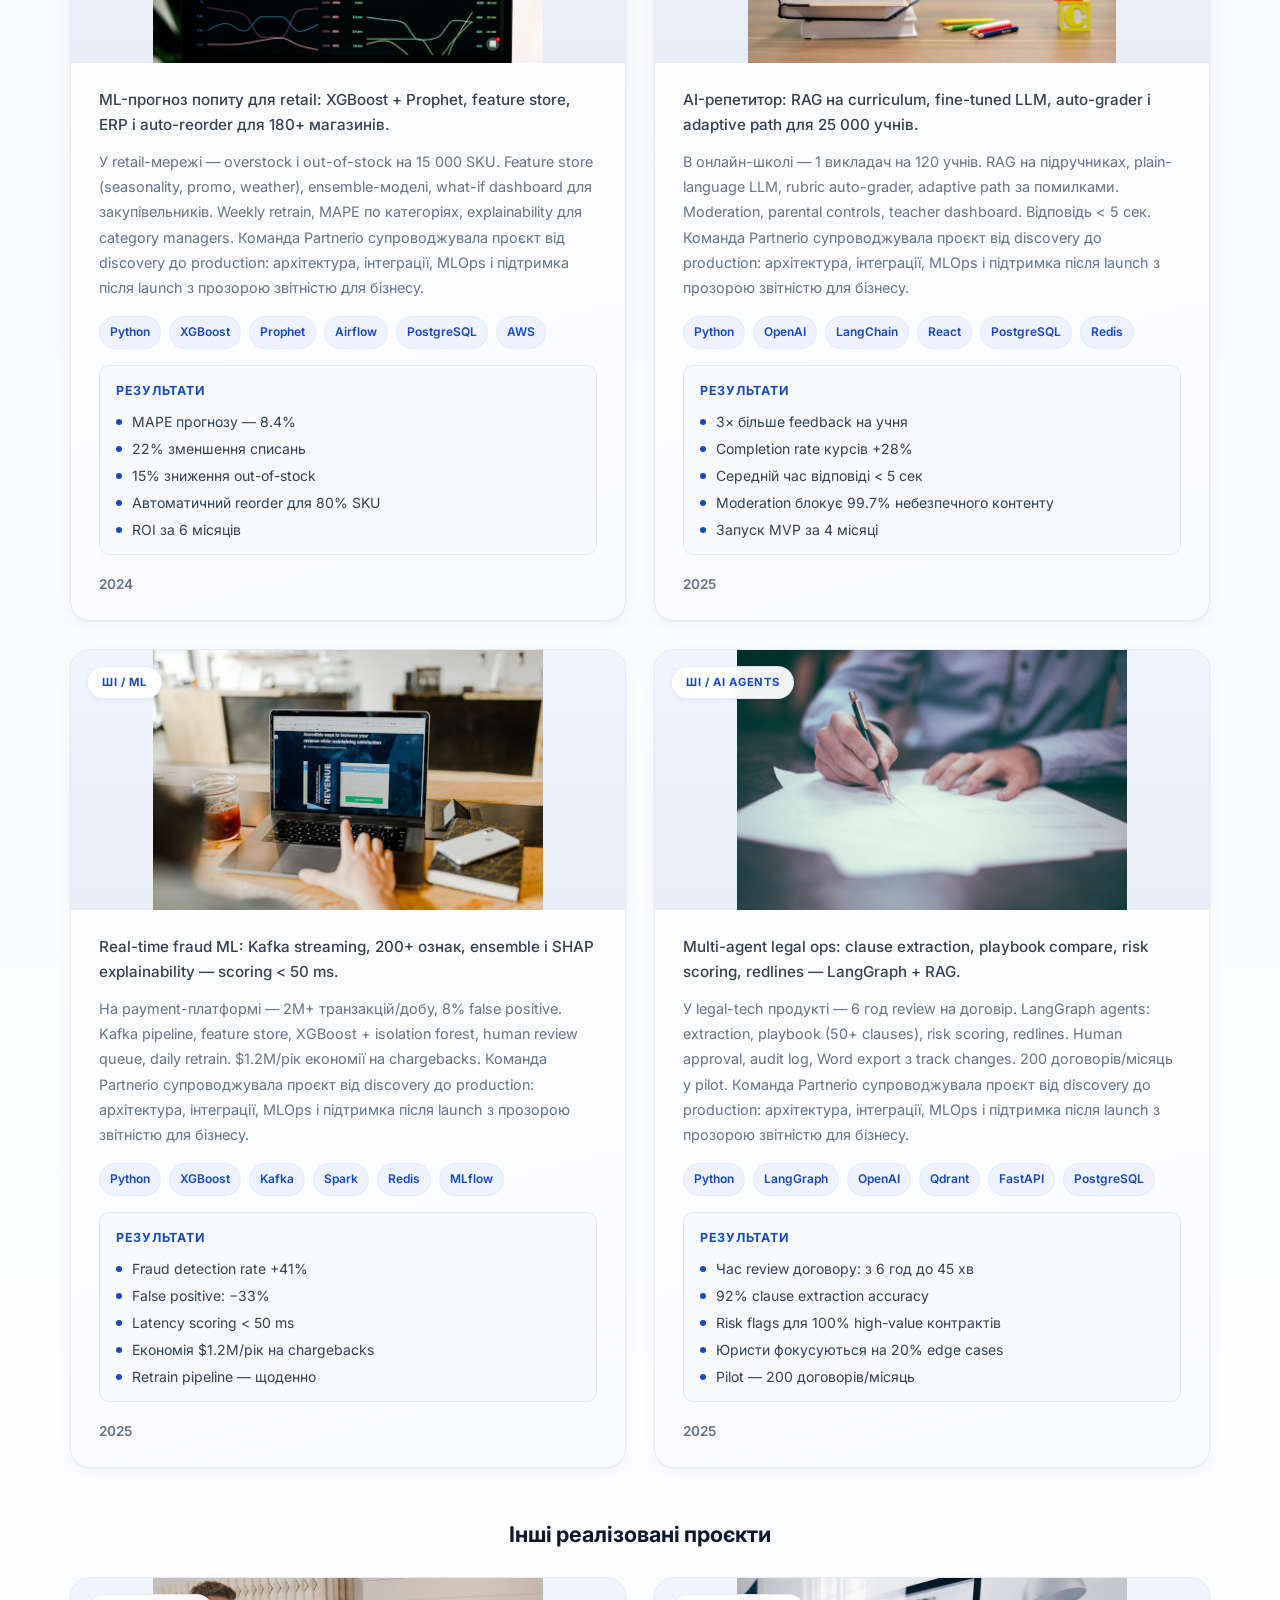
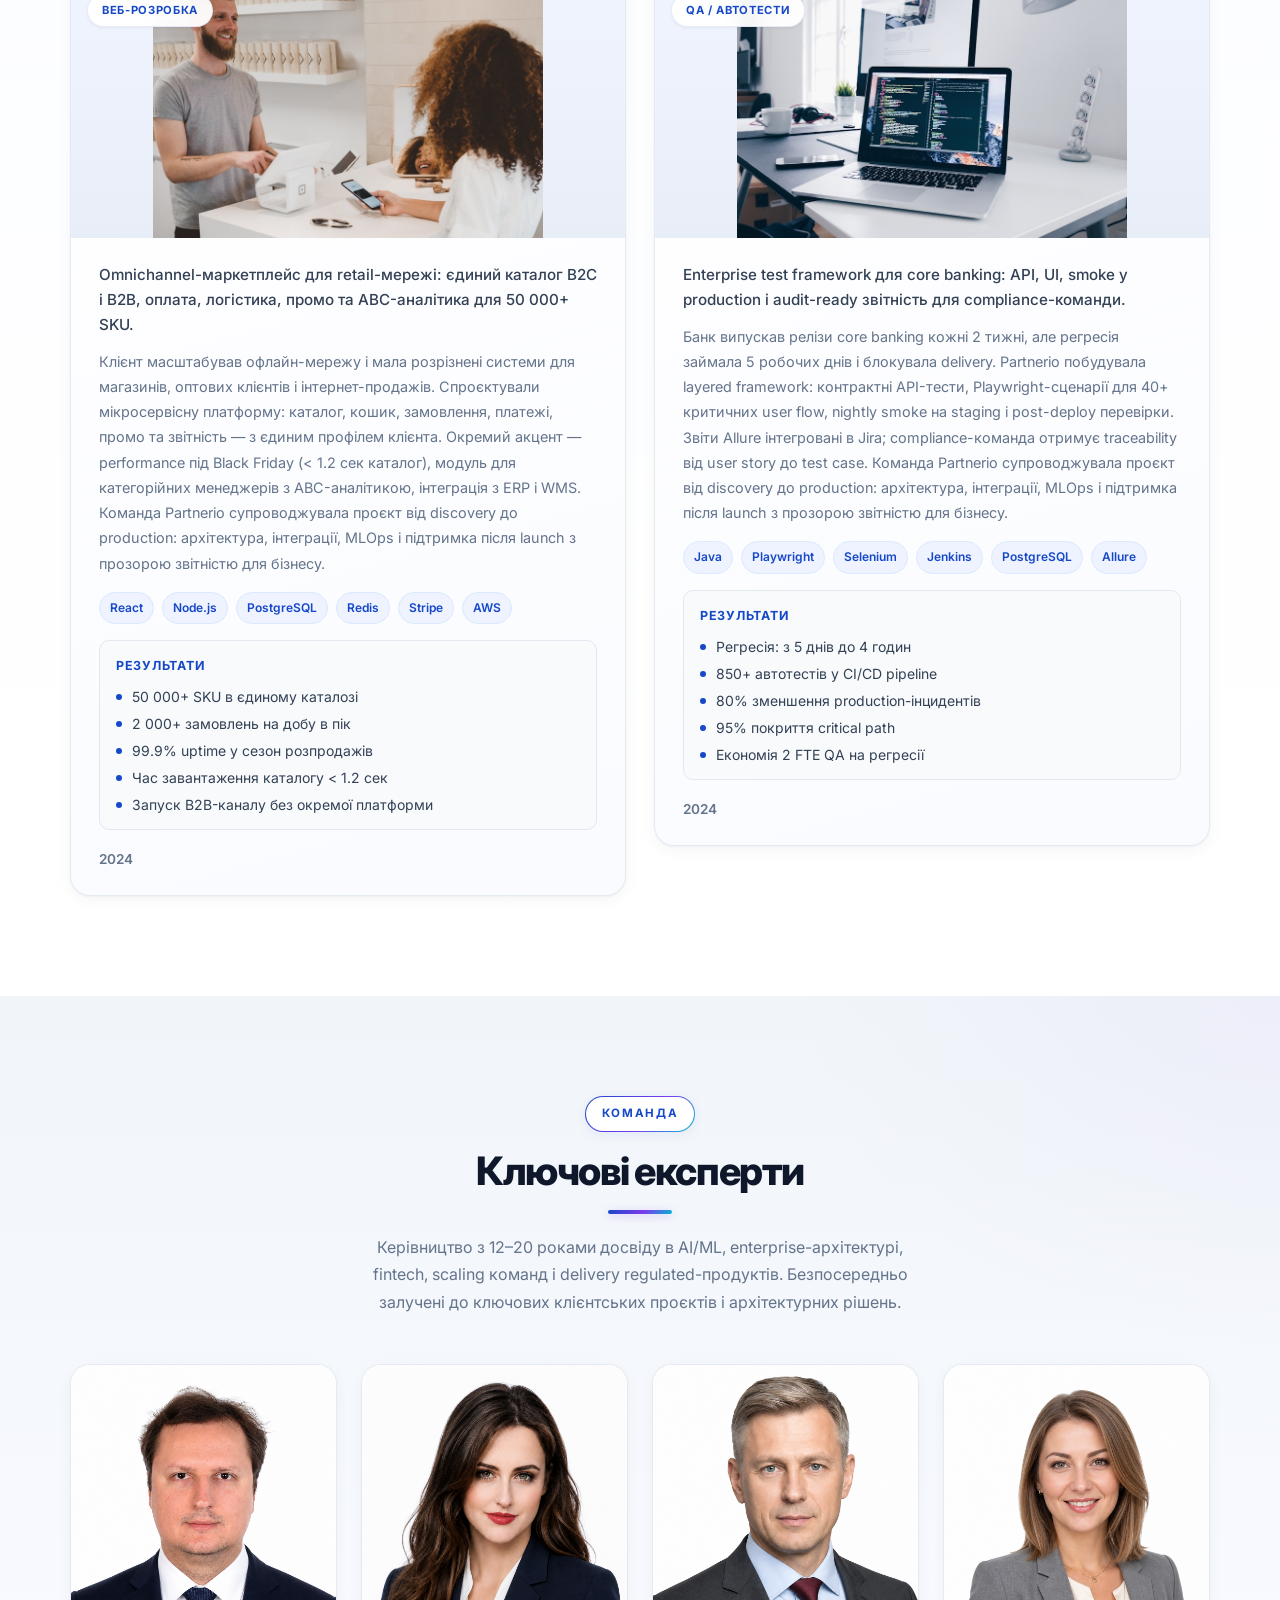
==== commit e80214ea: "fixes" ====
--- a/docs/index.html
+++ b/docs/index.html
@@ -153,8 +153,8 @@
           </div>
         </div>
         <div class="hero__visual">
-          <img class="hero__visual-main" src="images/ai/hero.jpg?v=20250708g" data-i18n-alt="hero.imgAlt" alt="Сучасний робот та штучний інтелект — Partnerio">
-          <img class="hero__visual-accent" src="images/ai/hero-accent.jpg?v=20250708g" data-i18n-alt="hero.accentAlt" alt="" aria-hidden="true">
+          <img class="hero__visual-main" src="images/ai/hero.jpg?v=20250708h" data-i18n-alt="hero.imgAlt" alt="Штучний інтелект та високі технології — Partnerio">
+          <img class="hero__visual-accent" src="images/ai/hero-accent.jpg?v=20250708h" data-i18n-alt="hero.accentAlt" alt="" aria-hidden="true">
           <div class="hero__visual-glow" aria-hidden="true"></div>
           <span class="hero__visual-badge" data-i18n="hero.visualBadge">AI · Robotics · High Tech</span>
           <div class="hero__stats">
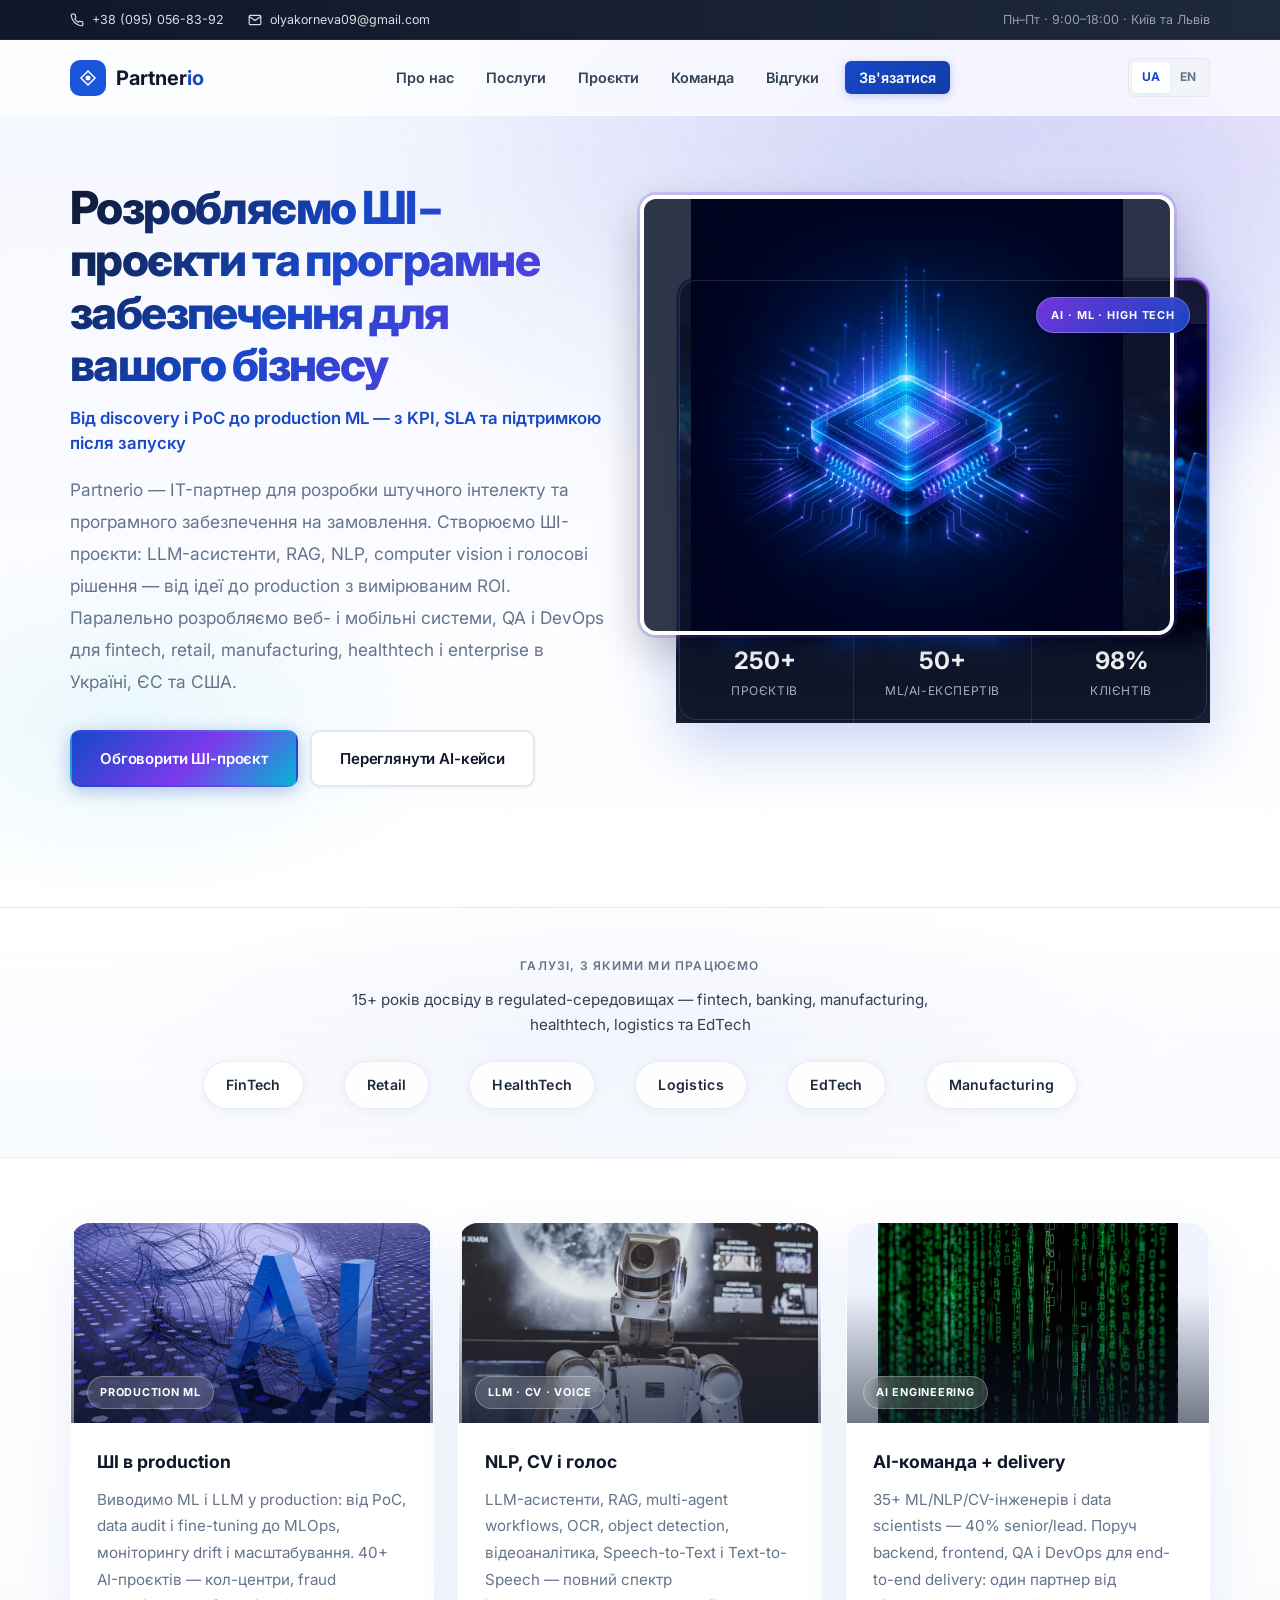
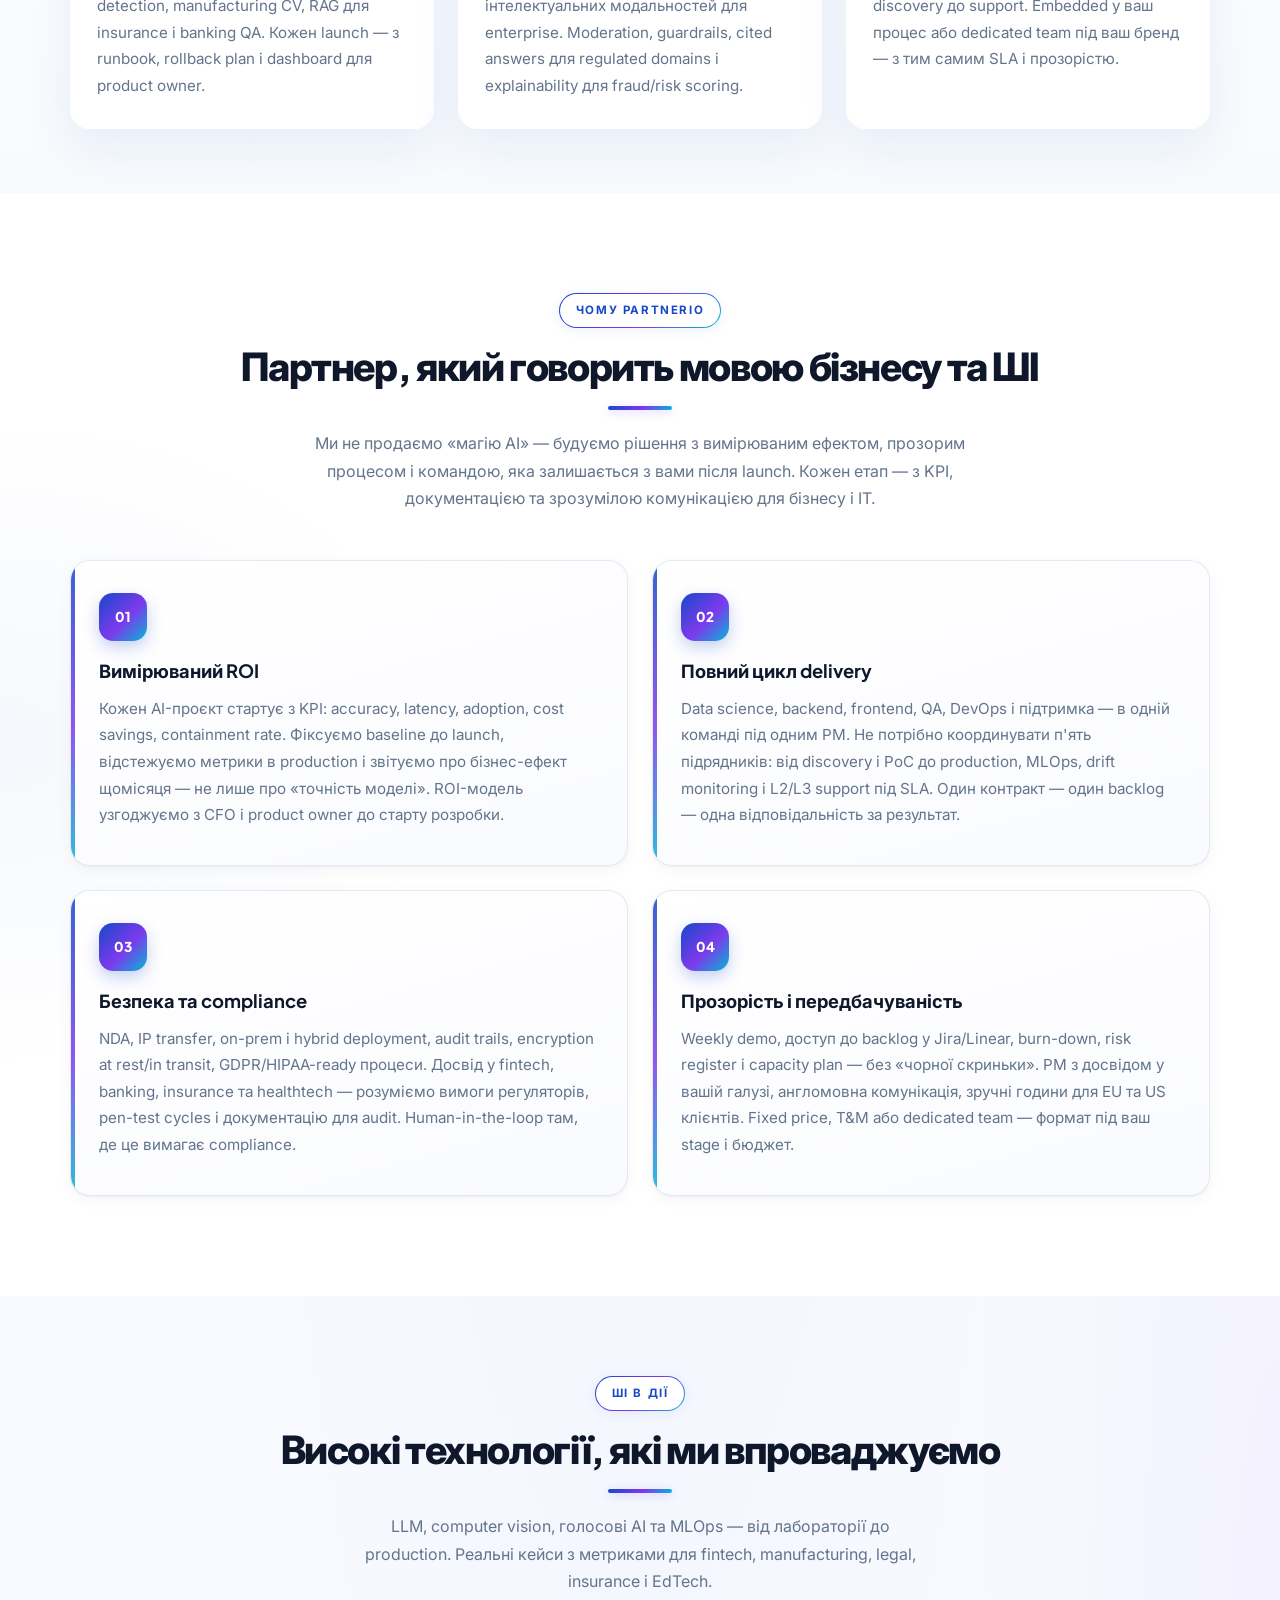
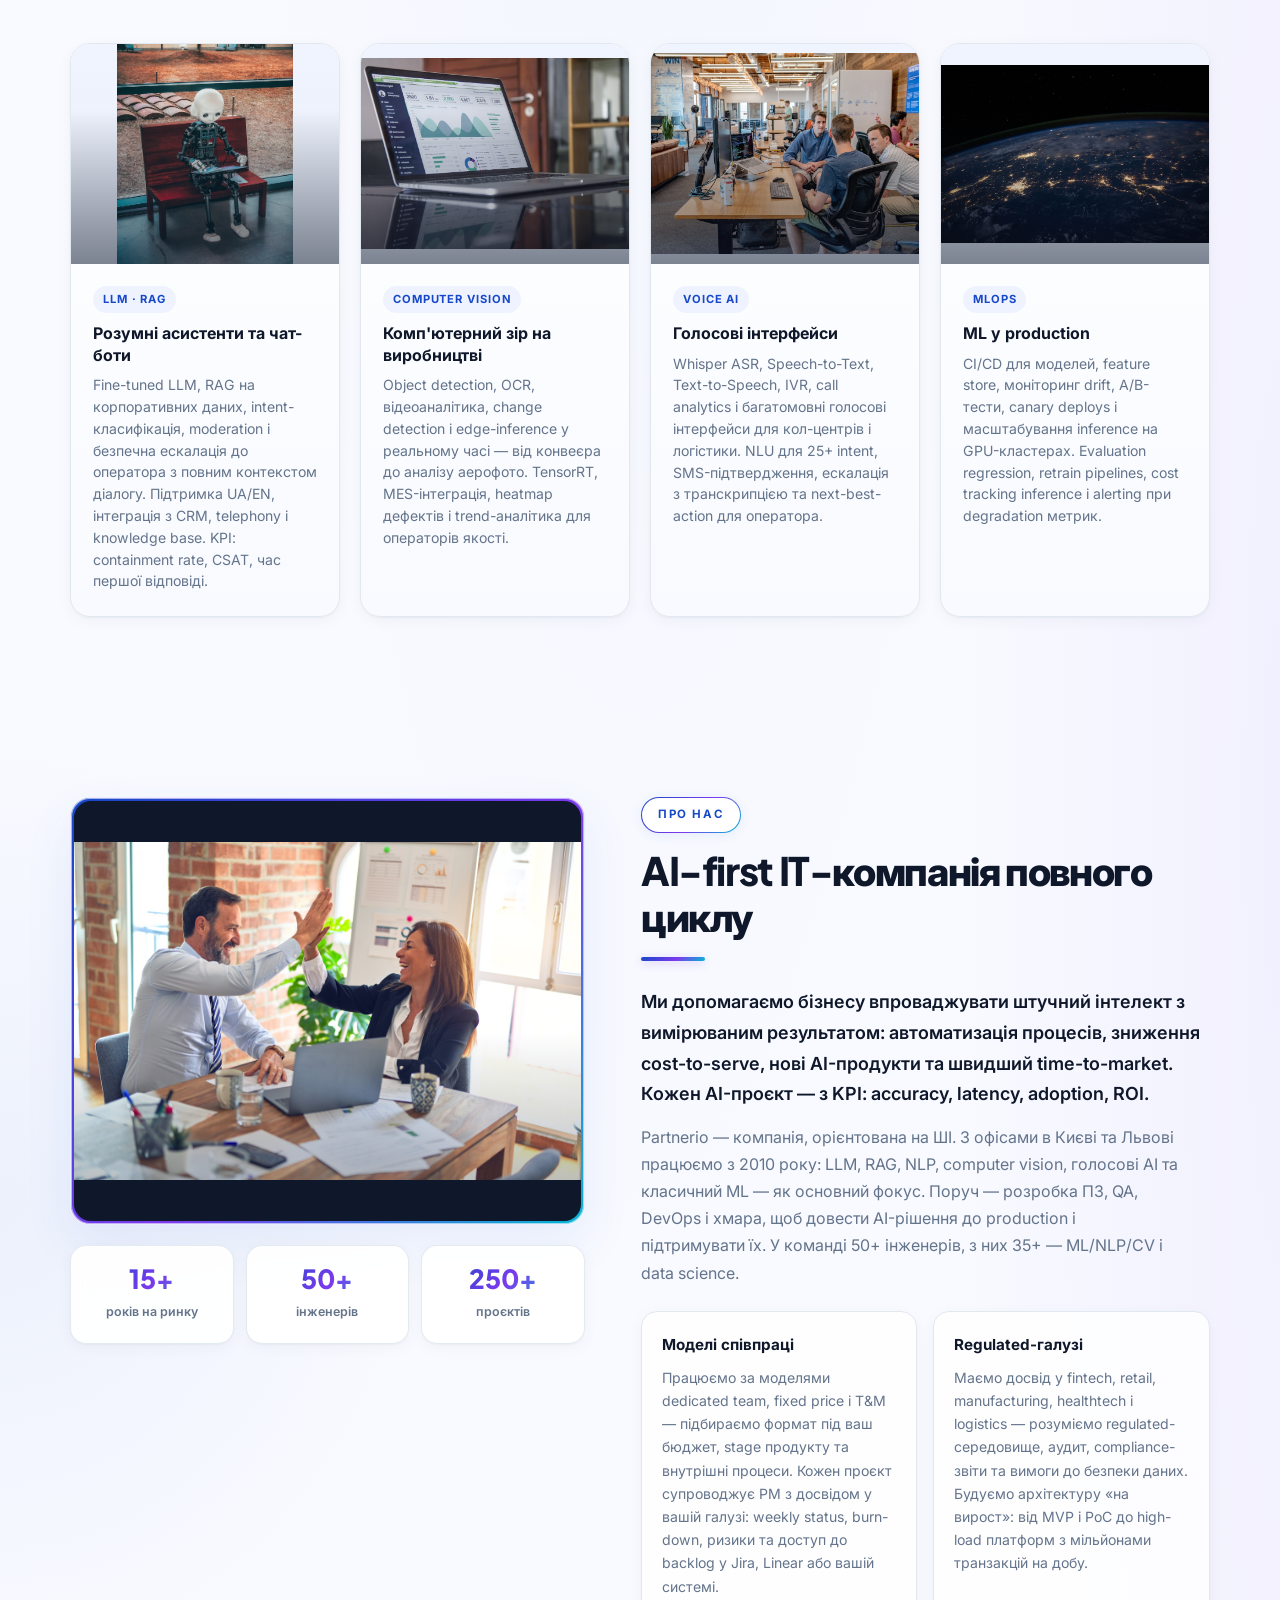
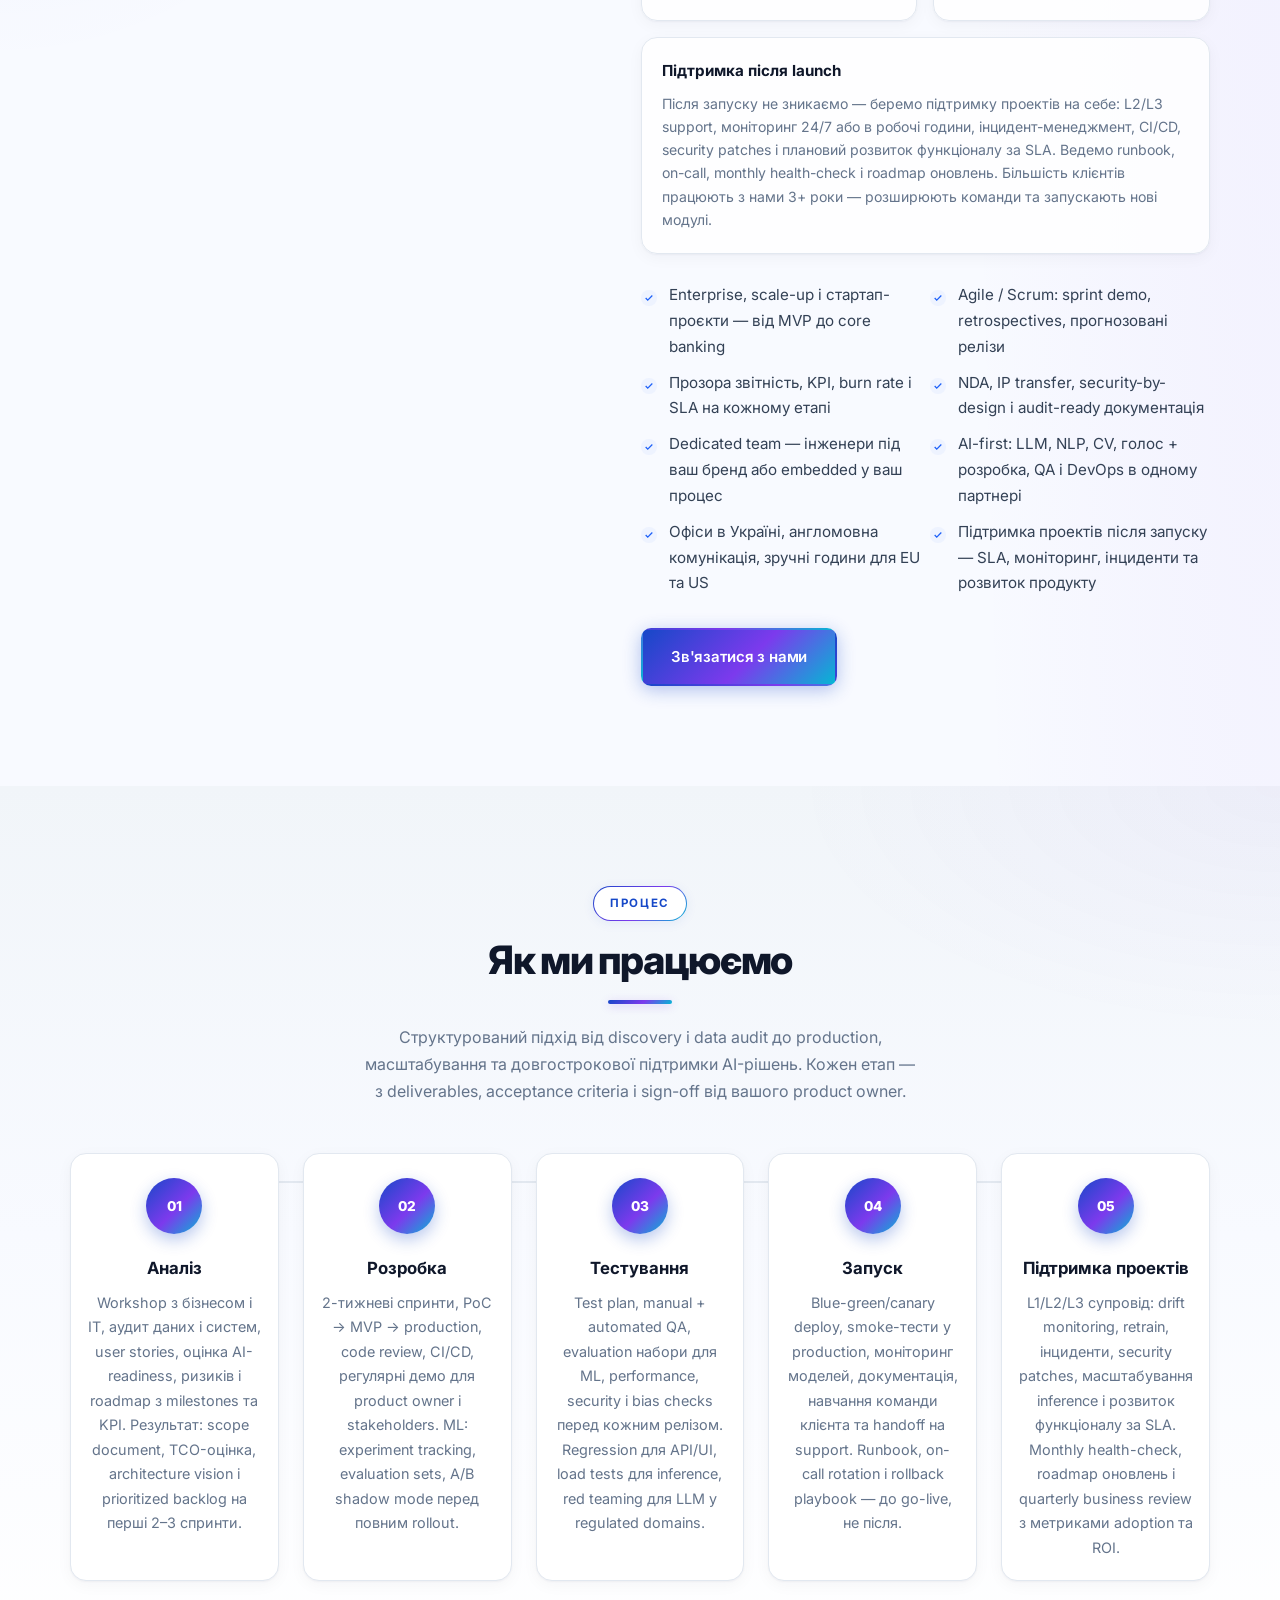
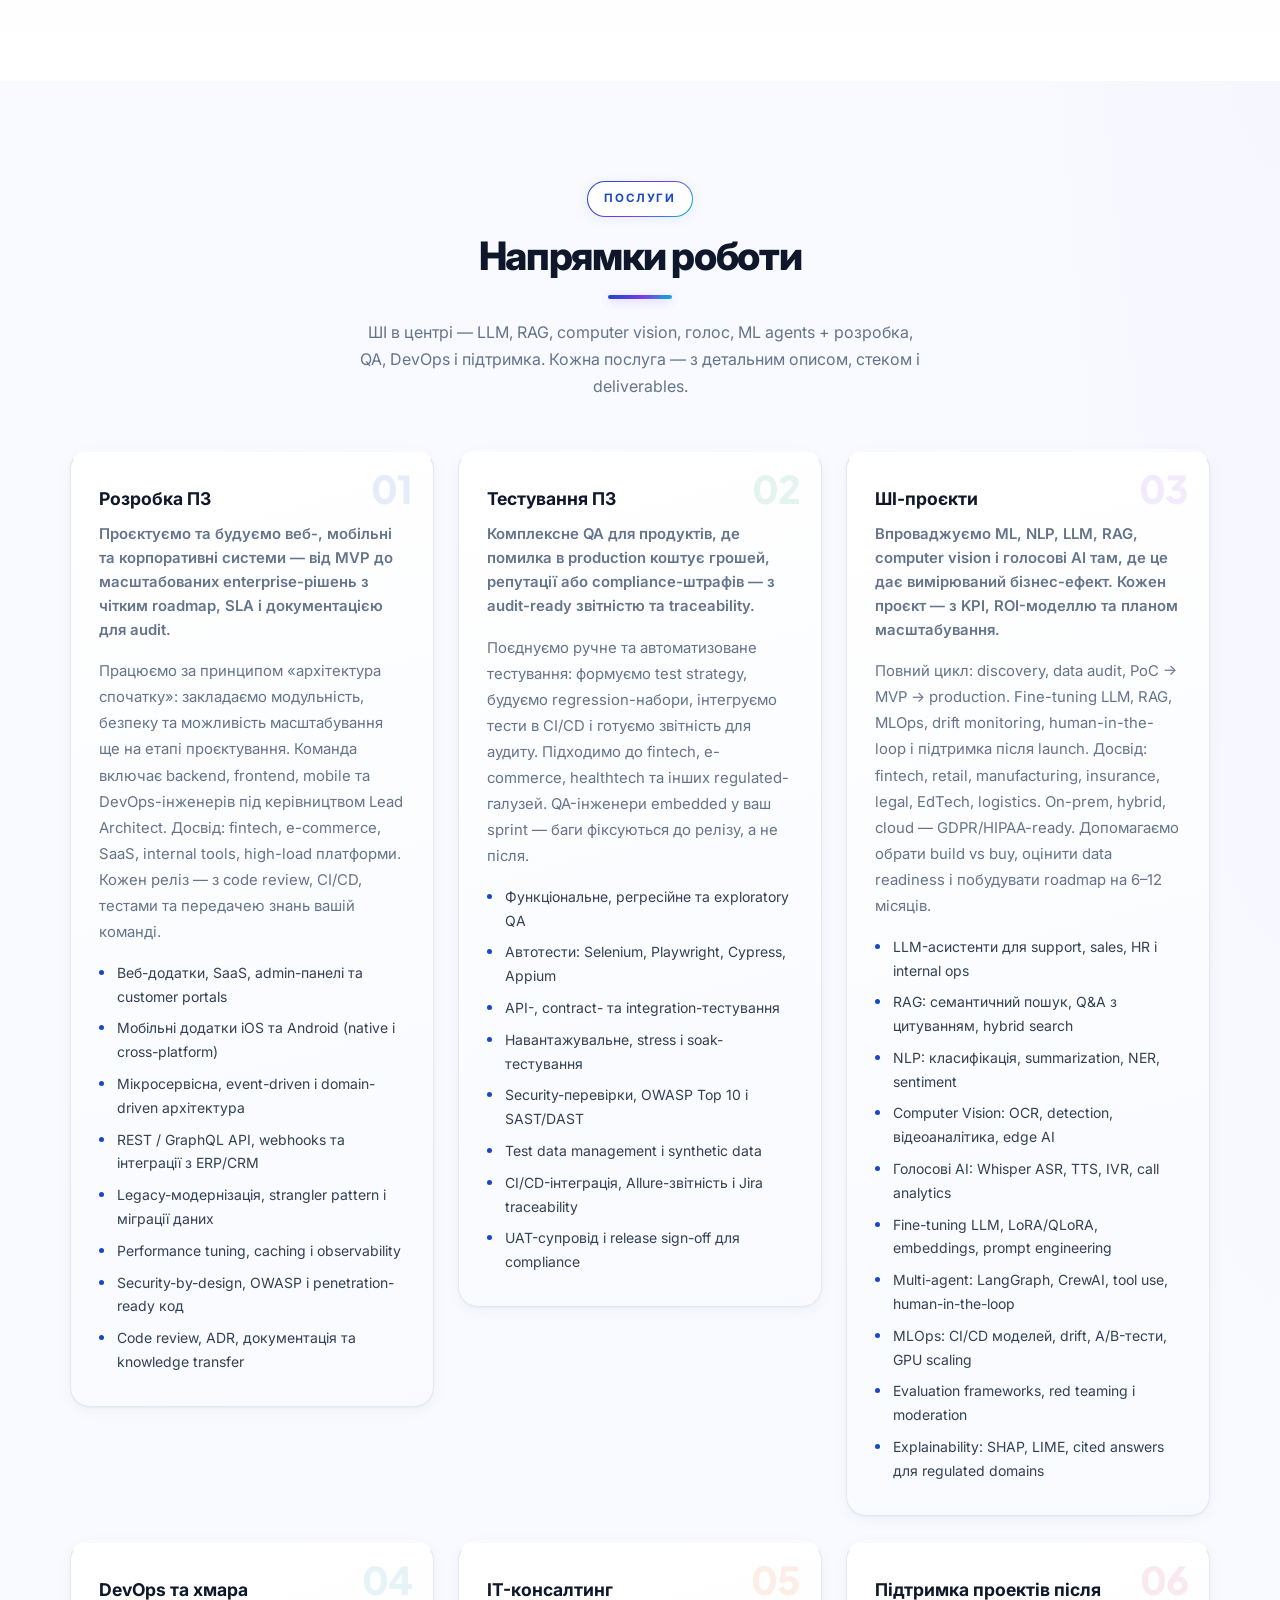
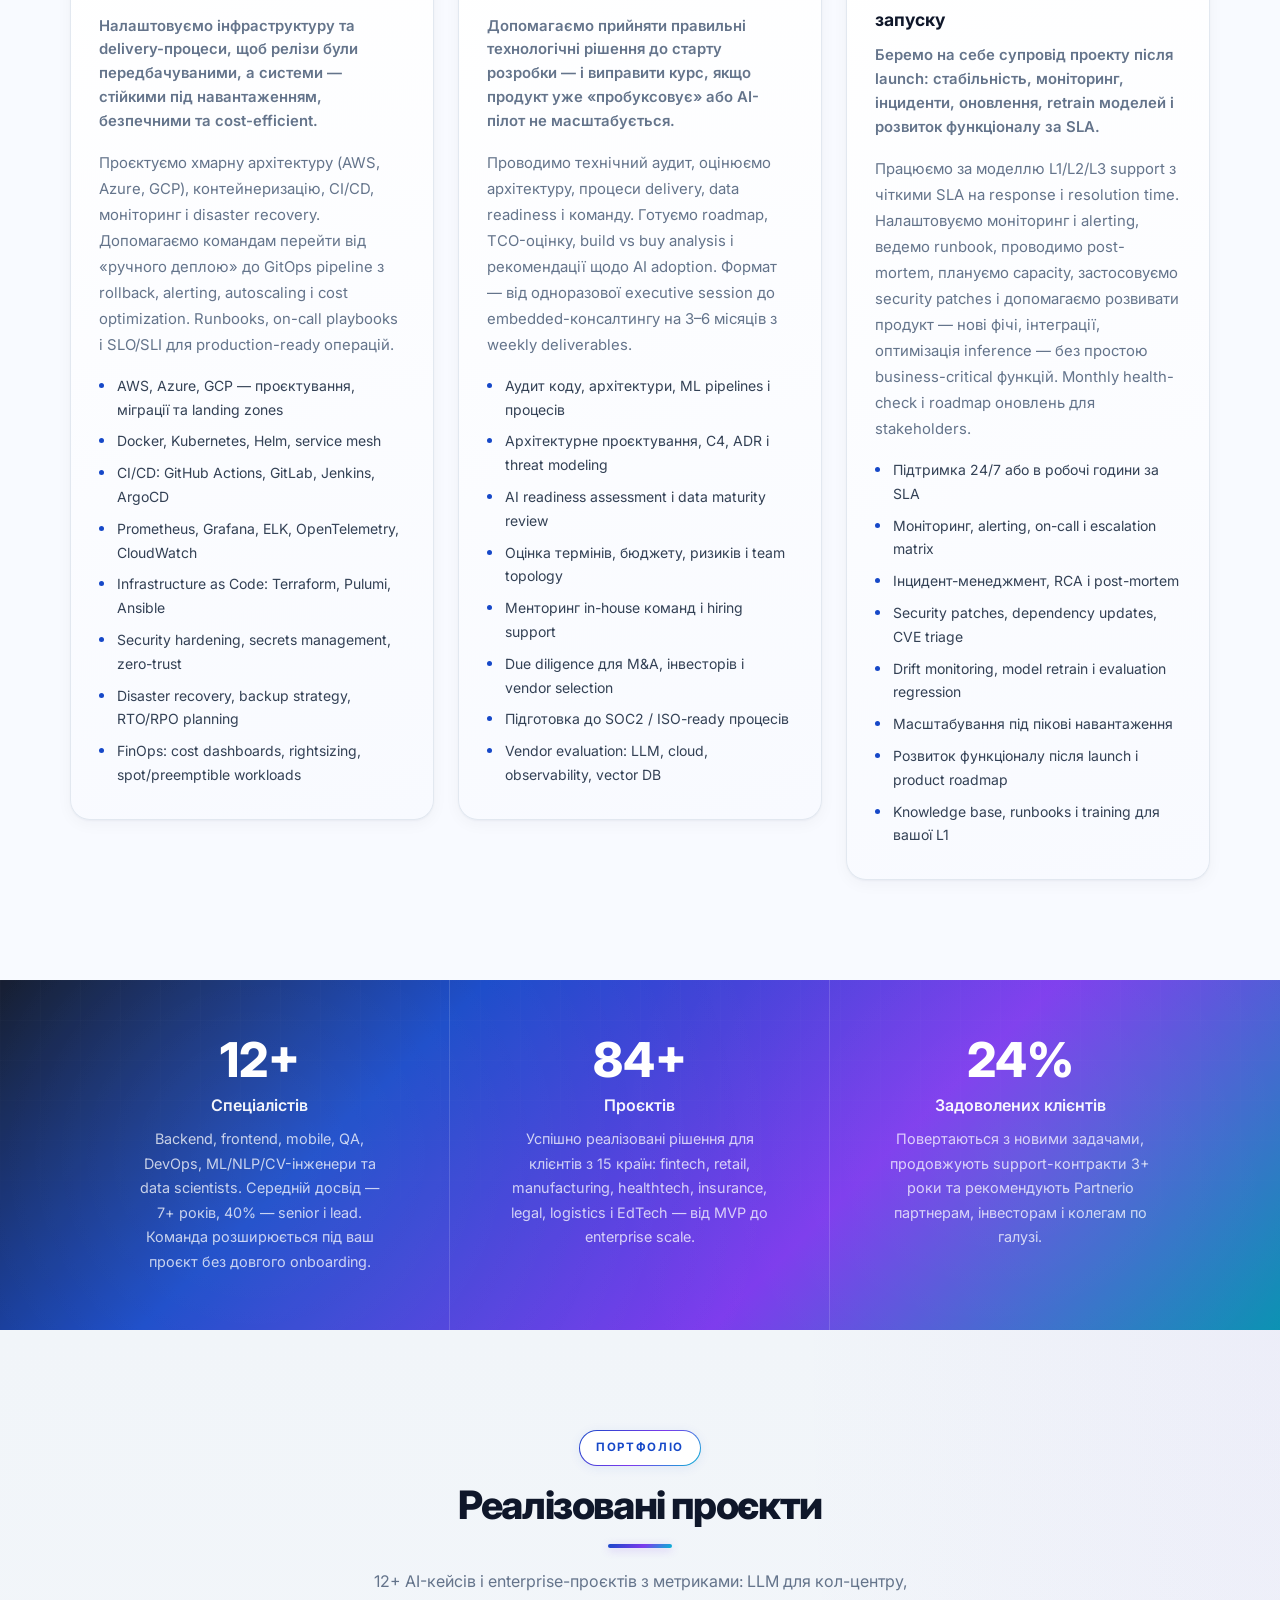
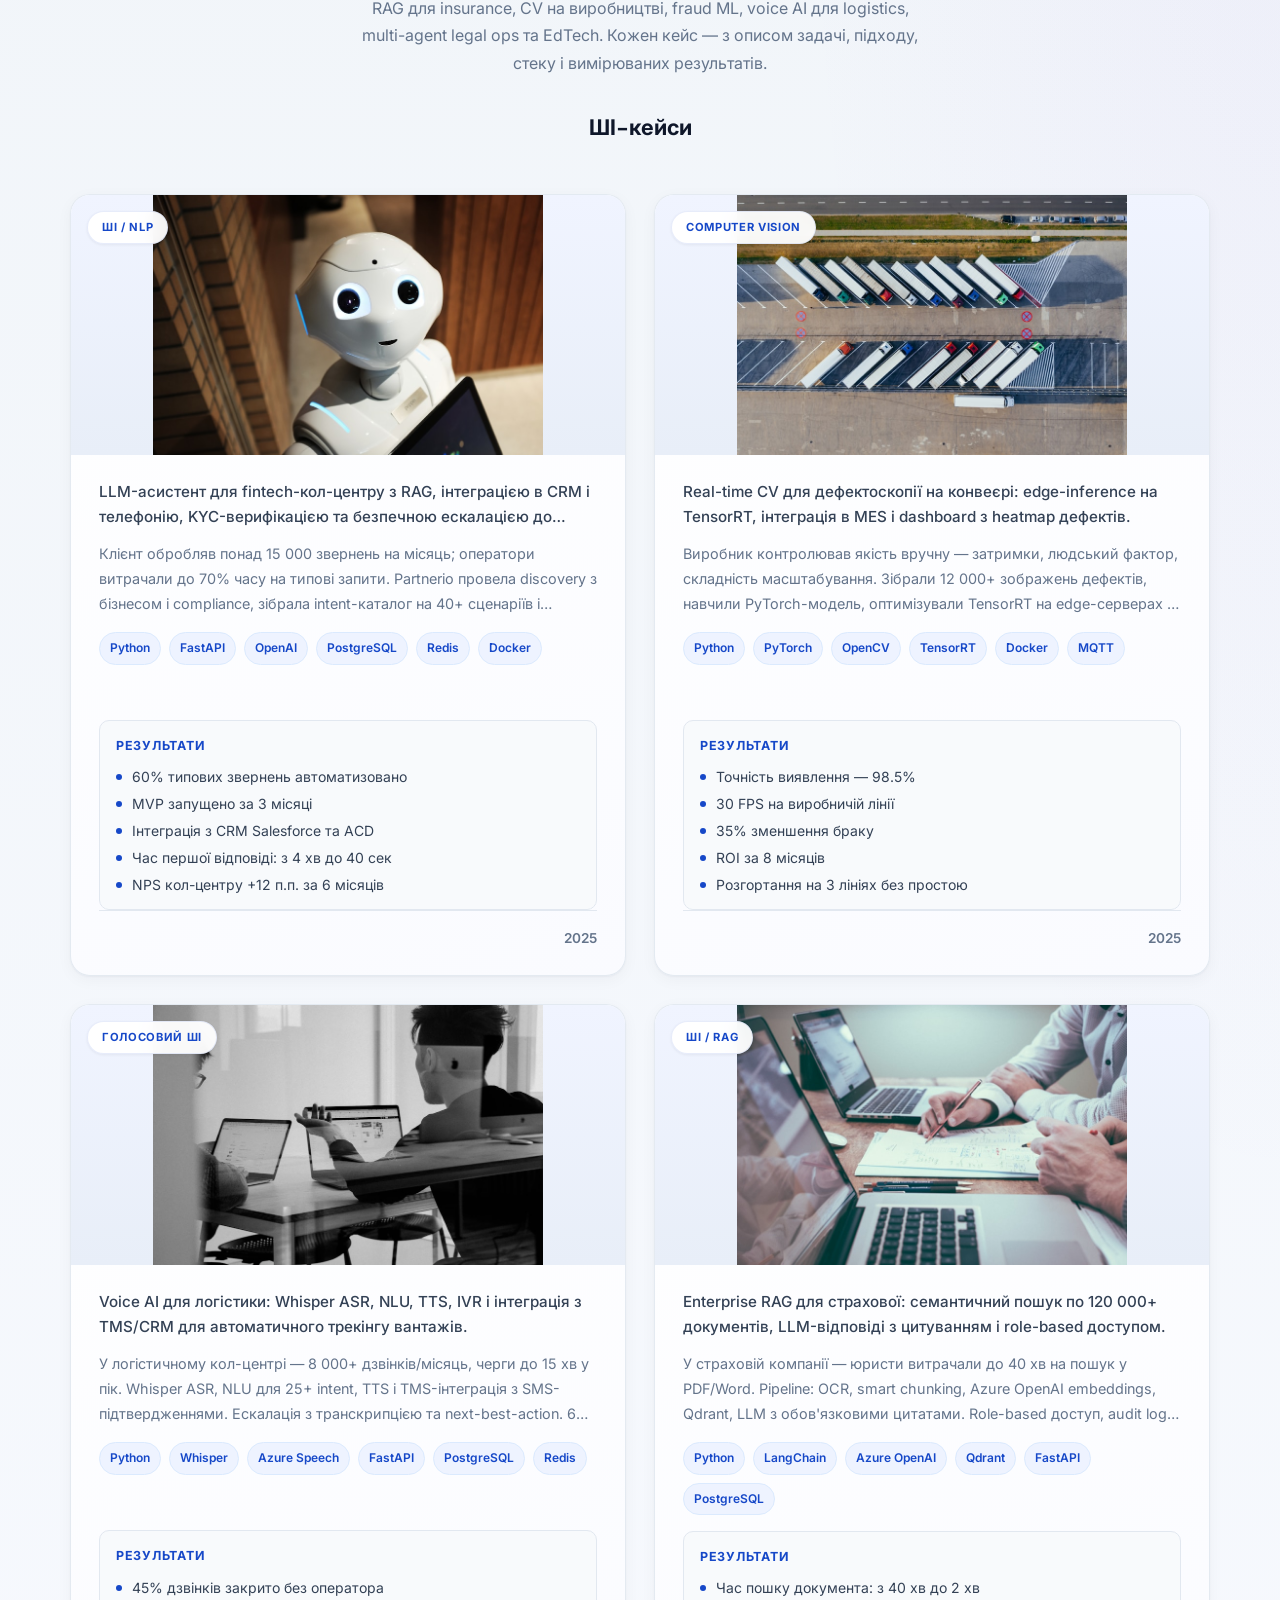
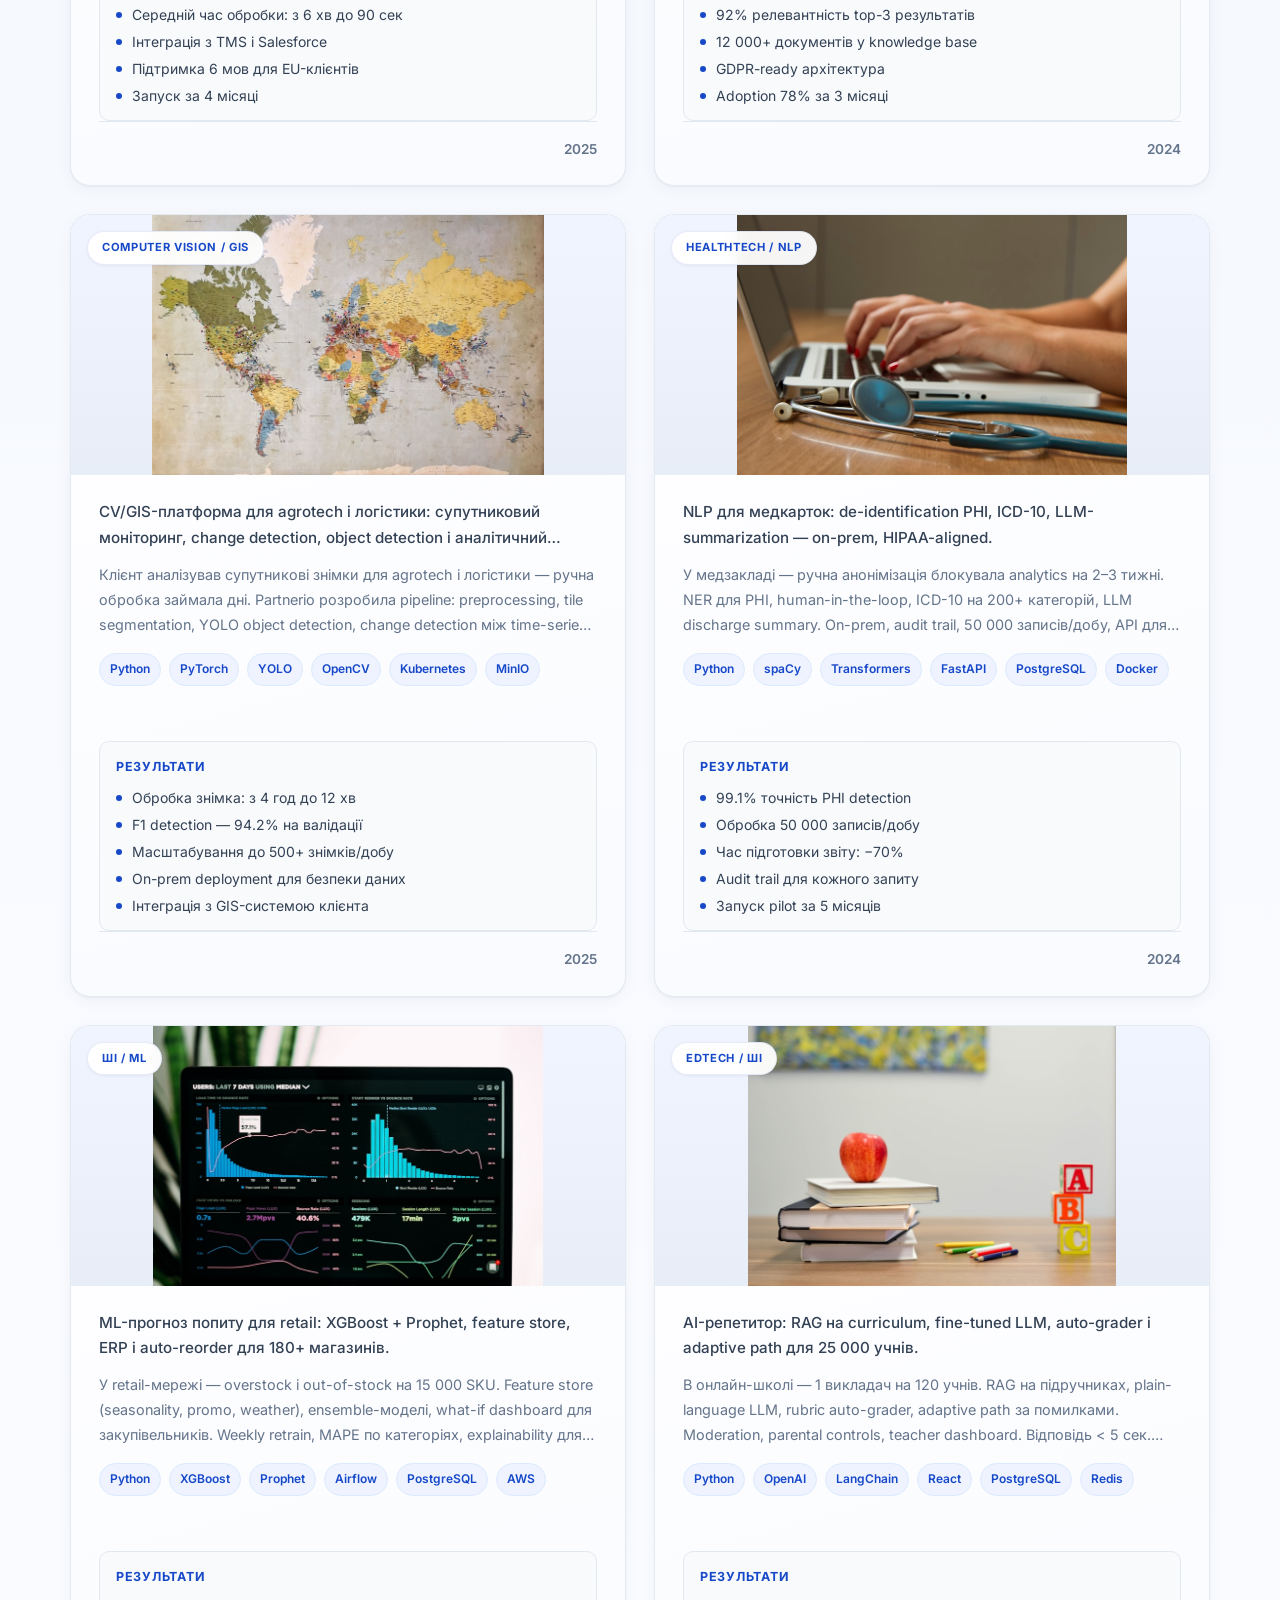
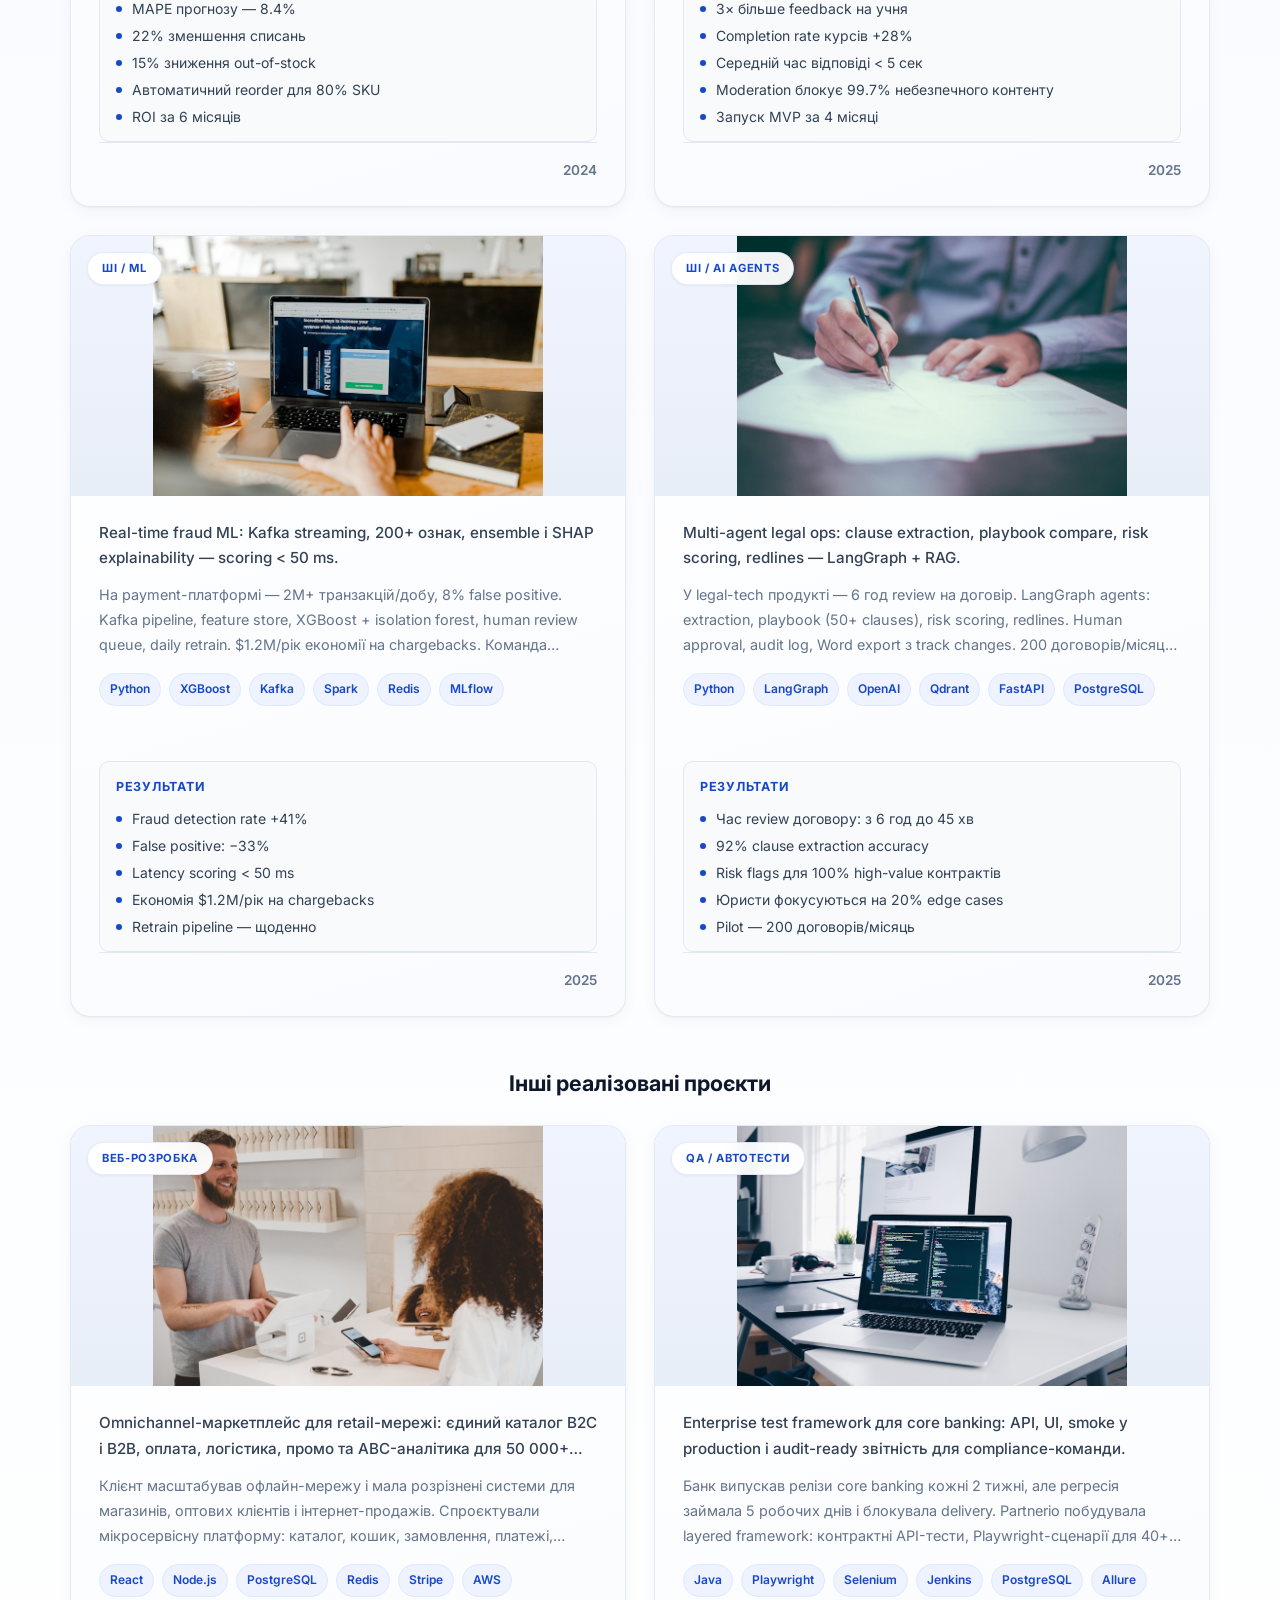
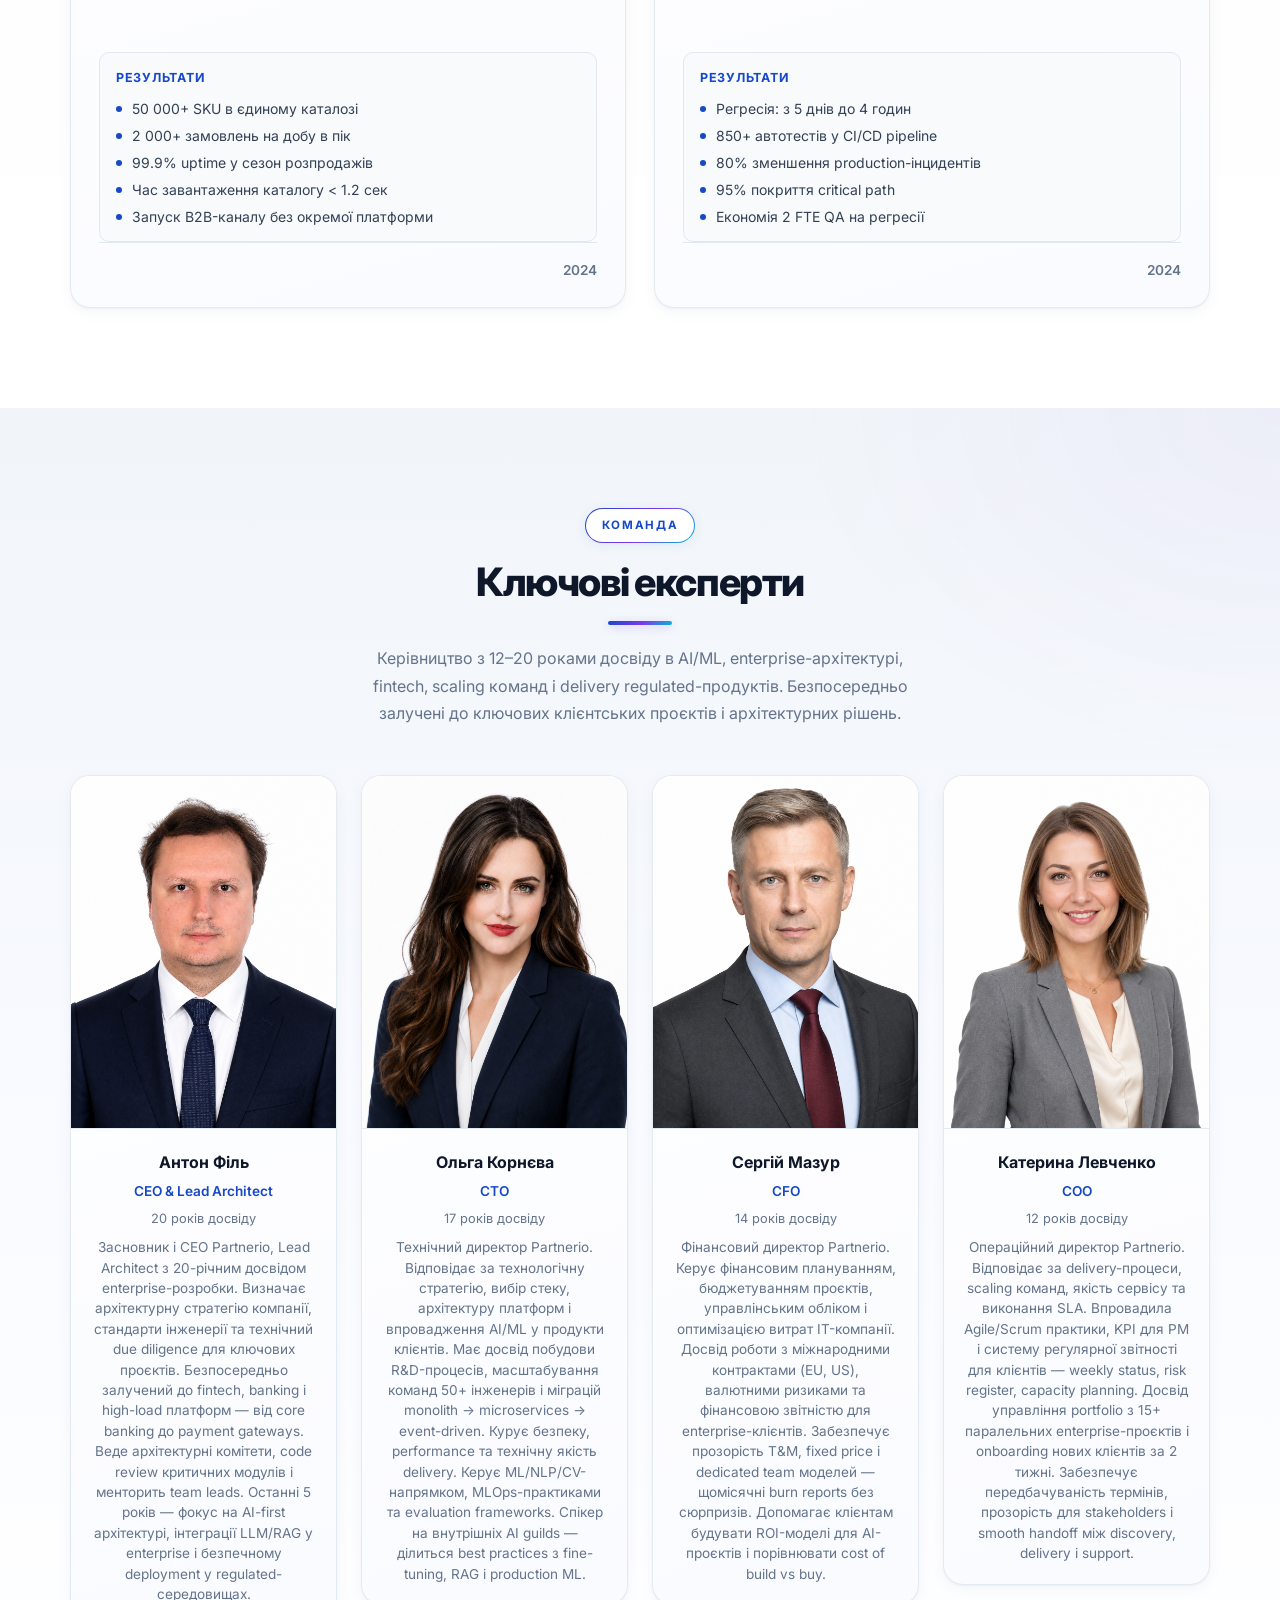
==== commit 25d9cc3f: "fixes" ====
--- a/docs/index.html
+++ b/docs/index.html
@@ -31,7 +31,7 @@
   <link rel="preconnect" href="https://fonts.googleapis.com">
   <link rel="preconnect" href="https://fonts.gstatic.com" crossorigin>
   <link href="https://fonts.googleapis.com/css2?family=Inter:wght@400;500;600;700;800&family=Plus+Jakarta+Sans:wght@600;700;800&display=swap" rel="stylesheet">
-  <link rel="stylesheet" href="css/style.css?v=20250708f">
+  <link rel="stylesheet" href="css/style.css?v=20250708g">
   <script type="application/ld+json">
   {
     "@context": "https://schema.org",
--- a/docs/css/style.css
+++ b/docs/css/style.css
@@ -1183,7 +1183,7 @@
   display: grid;
   grid-template-columns: repeat(2, 1fr);
   gap: 28px;
-  align-items: start;
+  align-items: stretch;
 }
 .projects-grid + .projects-group__title { margin-top: 48px; }
 .projects-group__title {
@@ -1205,6 +1205,7 @@
   transition: transform .35s var(--ease), box-shadow .35s, border-color .35s;
   display: flex;
   flex-direction: column;
+  height: 100%;
 }
 .project-card:hover {
   transform: translateY(-6px);
@@ -1244,7 +1245,12 @@
   border: 1px solid rgba(22,72,200,0.1);
   box-shadow: var(--shadow-sm);
 }
-.project-card__body { padding: 24px 28px; }
+.project-card__body {
+  display: flex;
+  flex-direction: column;
+  flex: 1 1 auto;
+  padding: 24px 28px;
+}
 .project-card__body h3 { font-size: 1.15rem; font-weight: 700; color: var(--navy); margin-bottom: 10px; }
 .project-card__lead {
   font-size: 0.95rem;
@@ -1252,18 +1258,28 @@
   font-weight: 500;
   margin-bottom: 12px;
   line-height: 1.65;
+  display: -webkit-box;
+  -webkit-line-clamp: 2;
+  -webkit-box-orient: vertical;
+  overflow: hidden;
 }
 .project-card__details {
   font-size: 0.9rem;
   color: var(--text-light);
   line-height: 1.75;
   margin-bottom: 16px;
+  display: -webkit-box;
+  -webkit-line-clamp: 3;
+  -webkit-box-orient: vertical;
+  overflow: hidden;
 }
 .project-card__stack {
   display: flex;
   flex-wrap: wrap;
   gap: 8px;
   margin-bottom: 16px;
+  min-height: 72px;
+  align-content: flex-start;
 }
 .project-card__stack span {
   font-size: 0.75rem;
@@ -1275,11 +1291,13 @@
   border: 1px solid var(--primary-muted);
 }
 .project-card__results {
-  margin-bottom: 18px;
+  margin-bottom: 0;
   padding: 14px 16px;
   background: var(--gray-50);
   border-radius: var(--radius);
   border: 1px solid var(--border);
+  flex: 1 1 auto;
+  min-height: 168px;
 }
 .project-card__results strong {
   display: block;
@@ -1313,10 +1331,14 @@
 }
 .project-card__meta {
   display: flex;
-  justify-content: space-between;
+  justify-content: flex-end;
+  margin-top: auto;
+  padding-top: 16px;
+  border-top: 1px solid var(--border);
   font-size: 0.85rem;
   font-weight: 600;
   color: var(--text-light);
+  flex-shrink: 0;
 }
 .projects-empty {
   grid-column: 1 / -1;
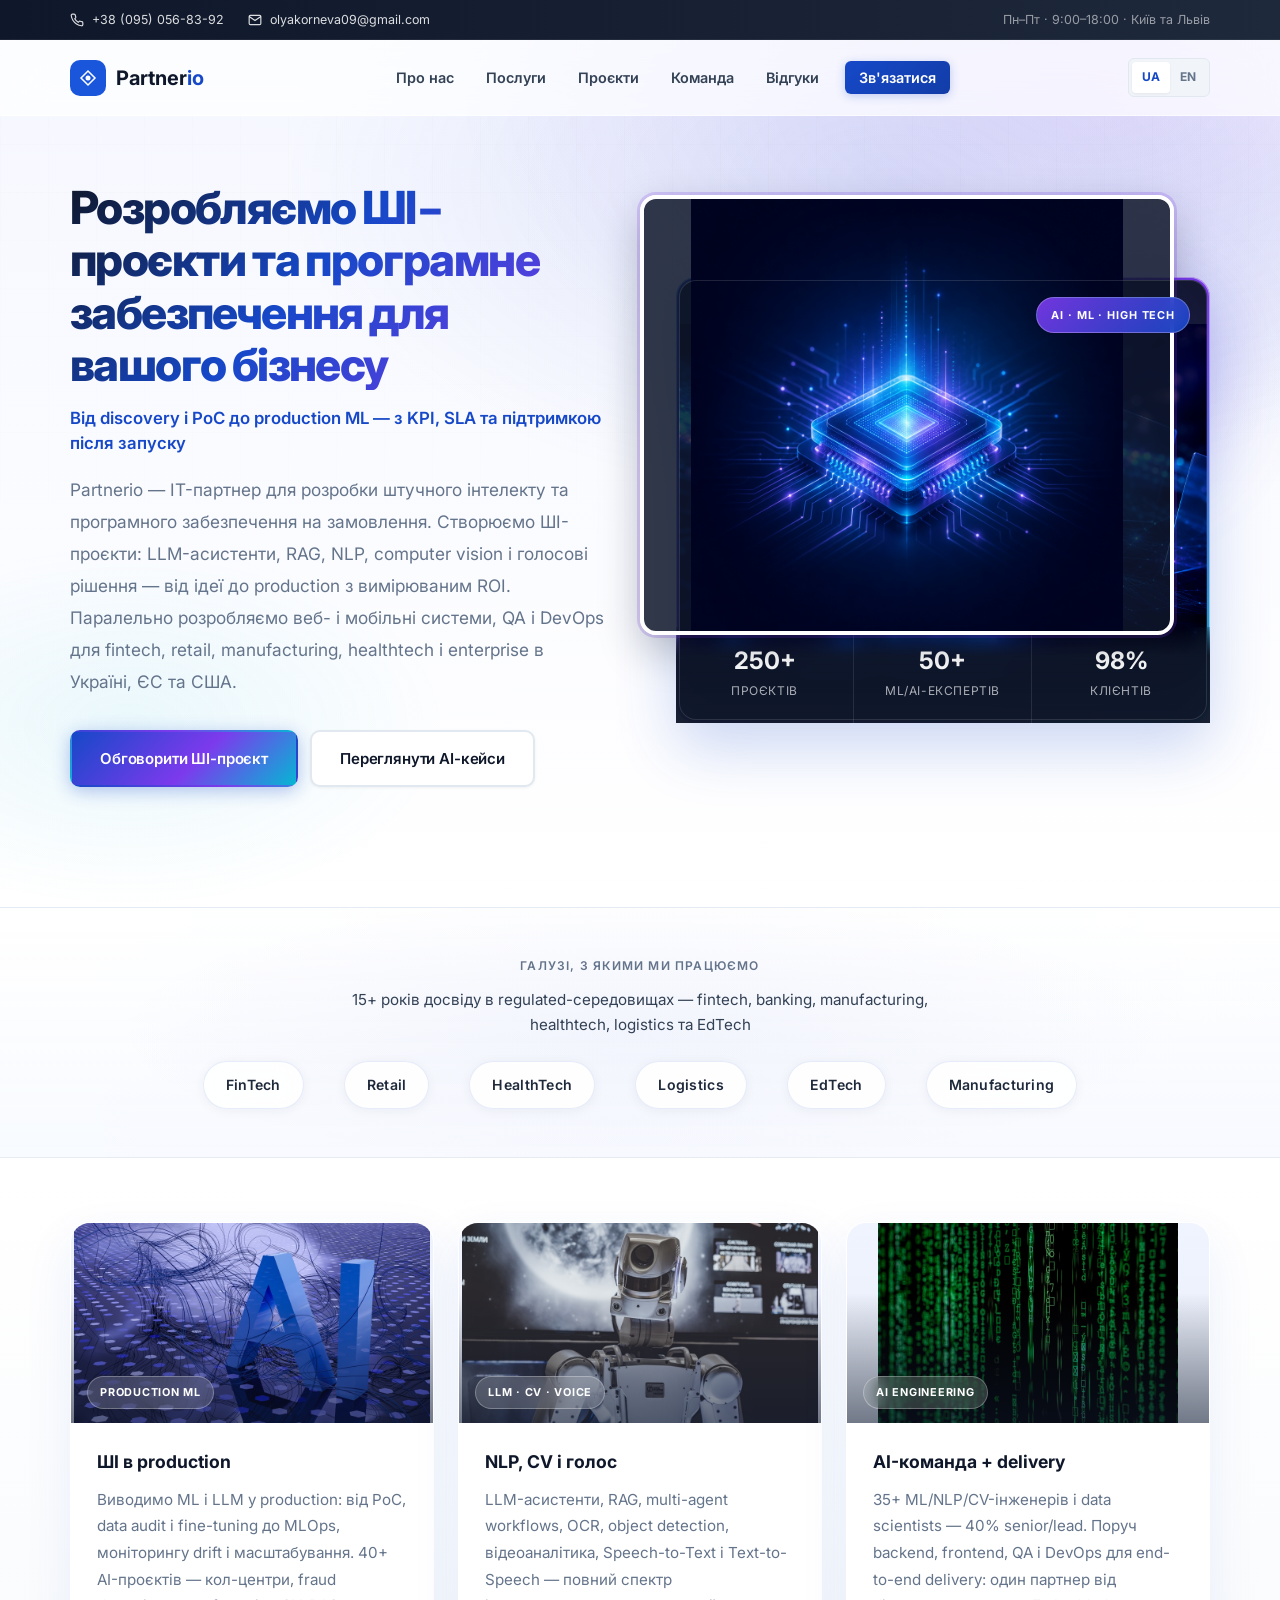
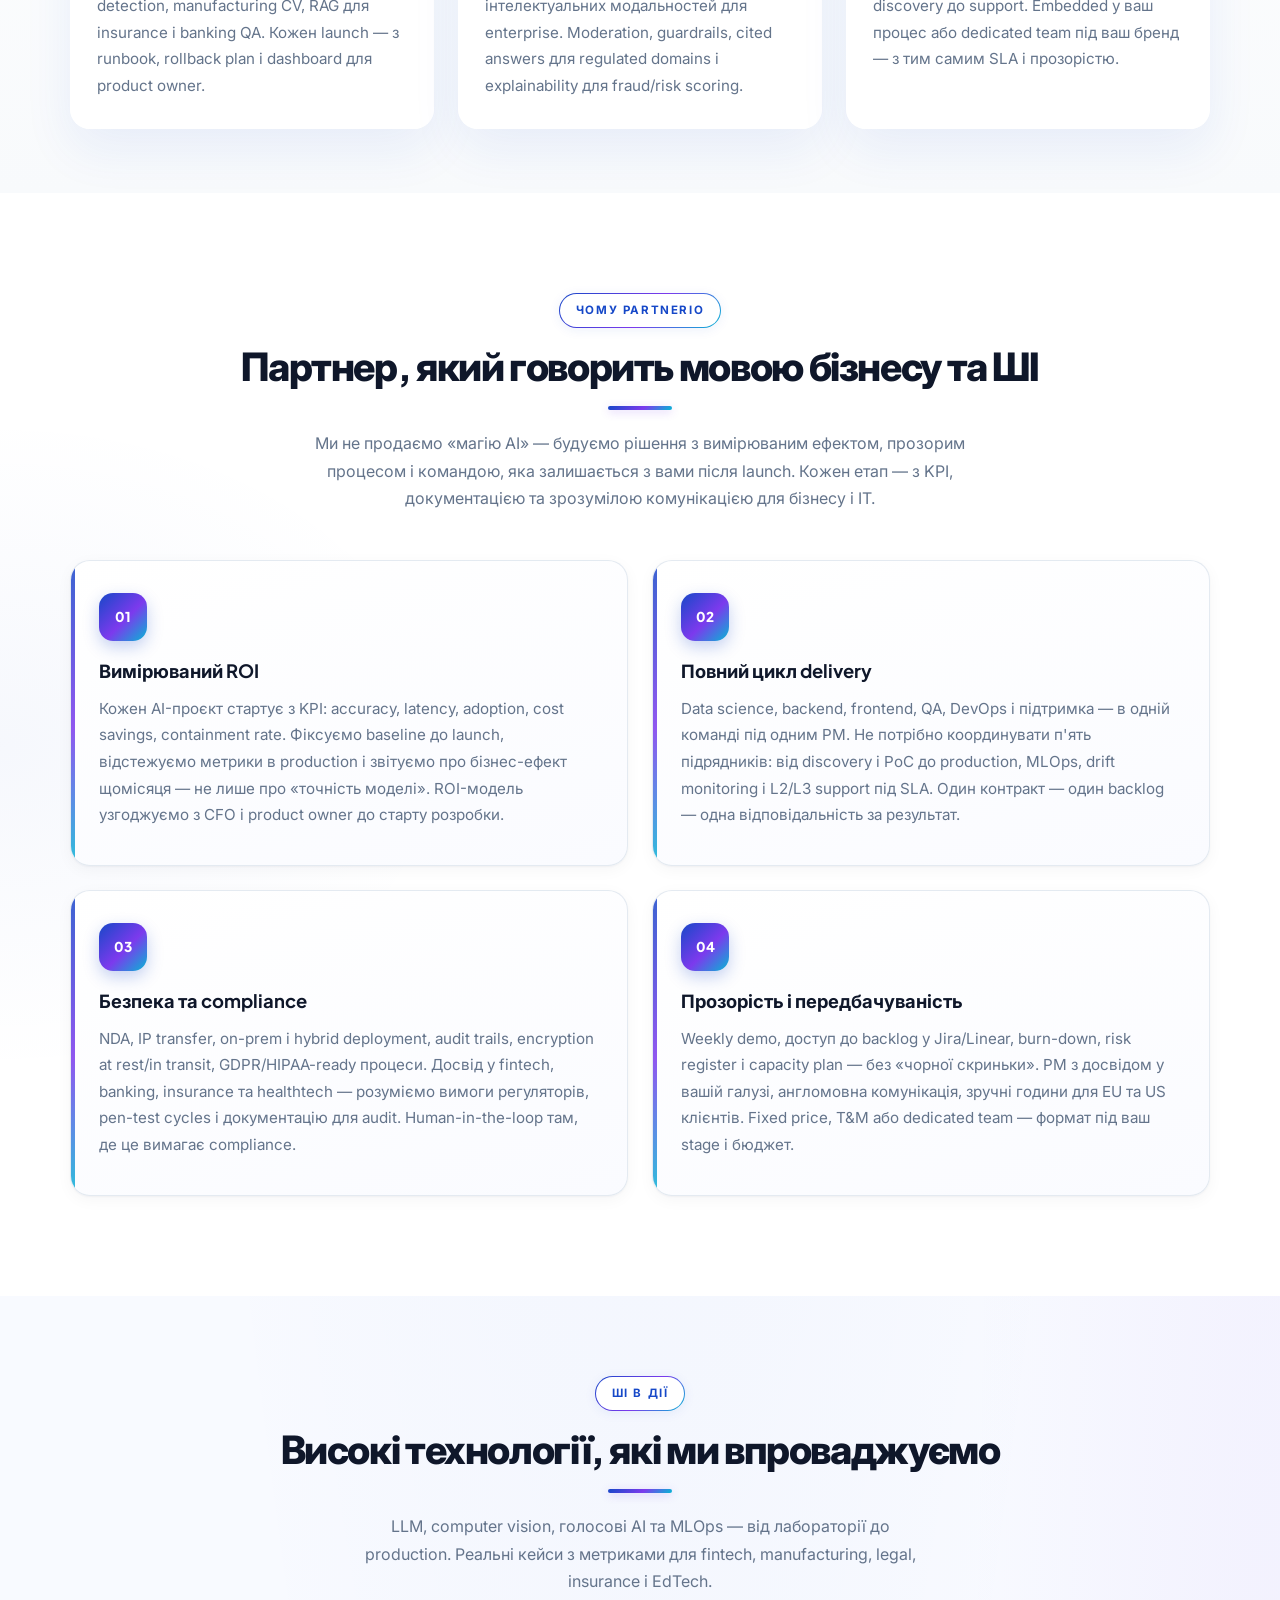
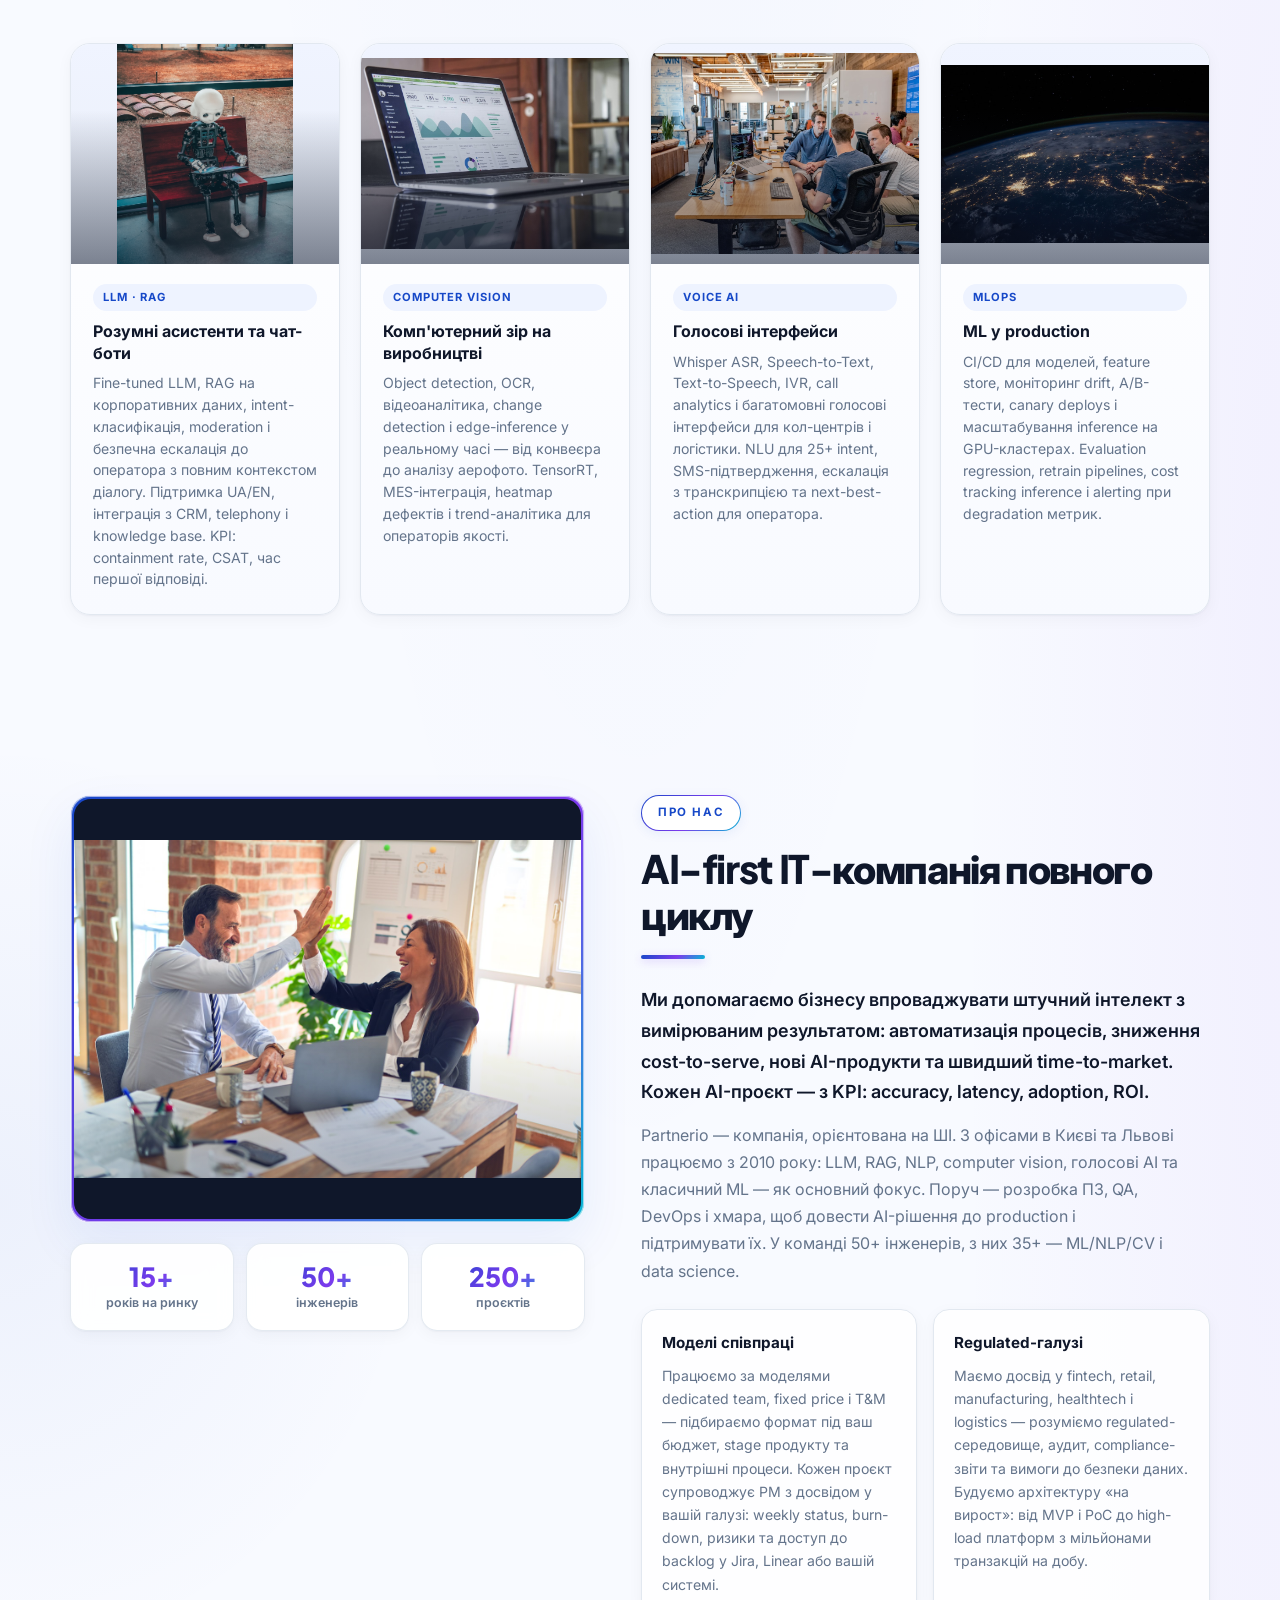
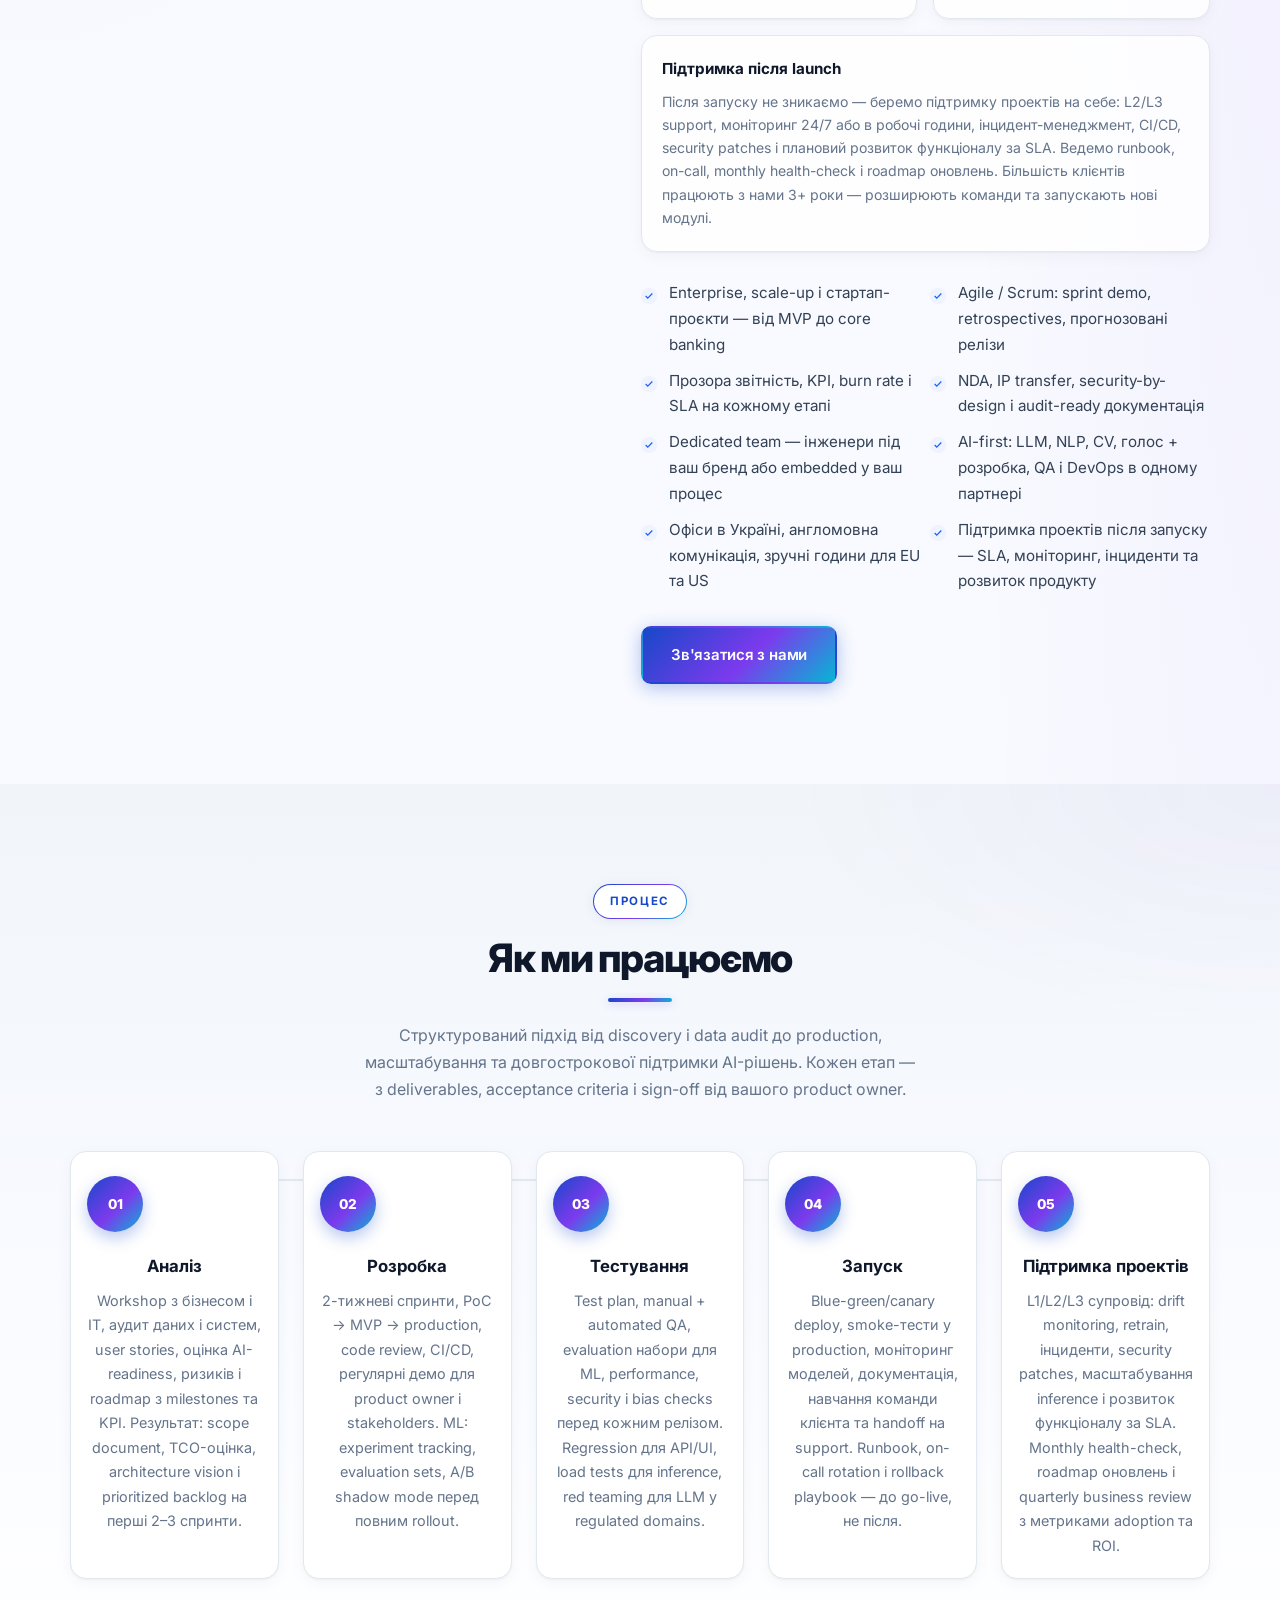
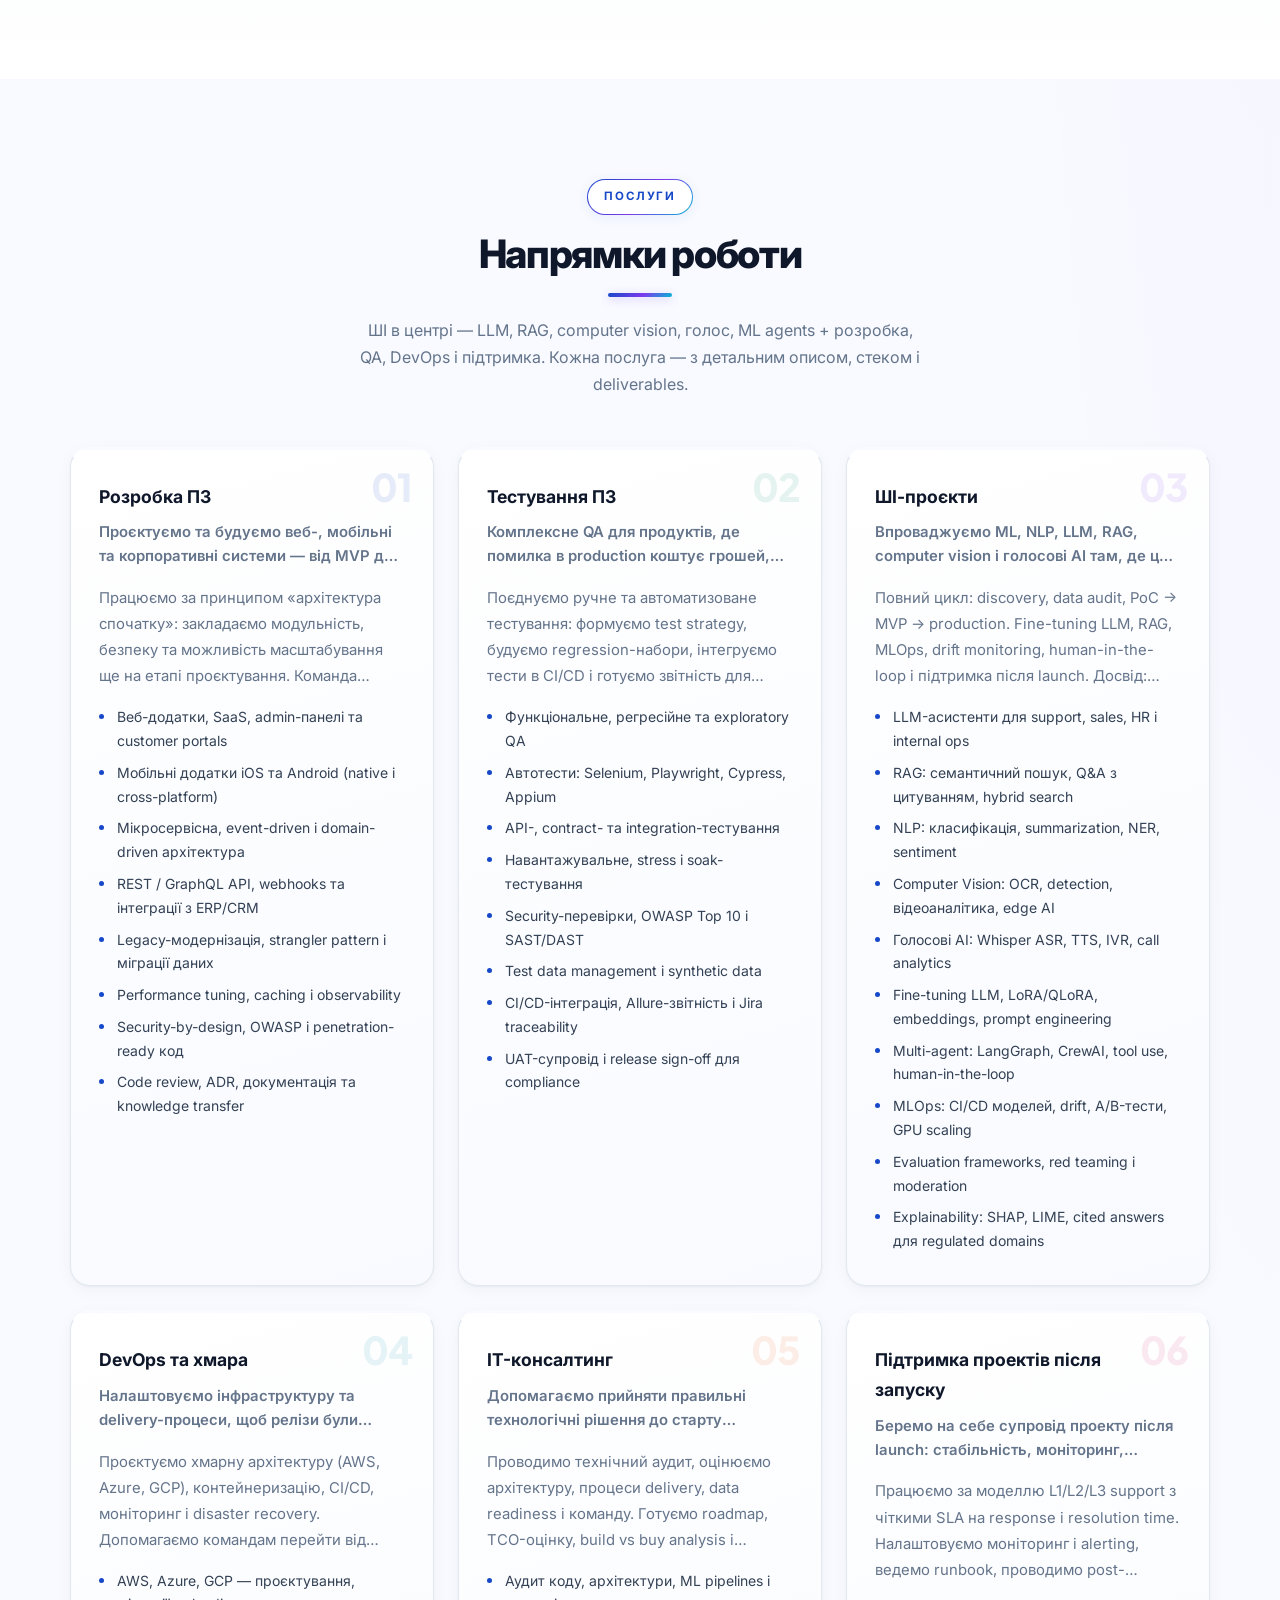
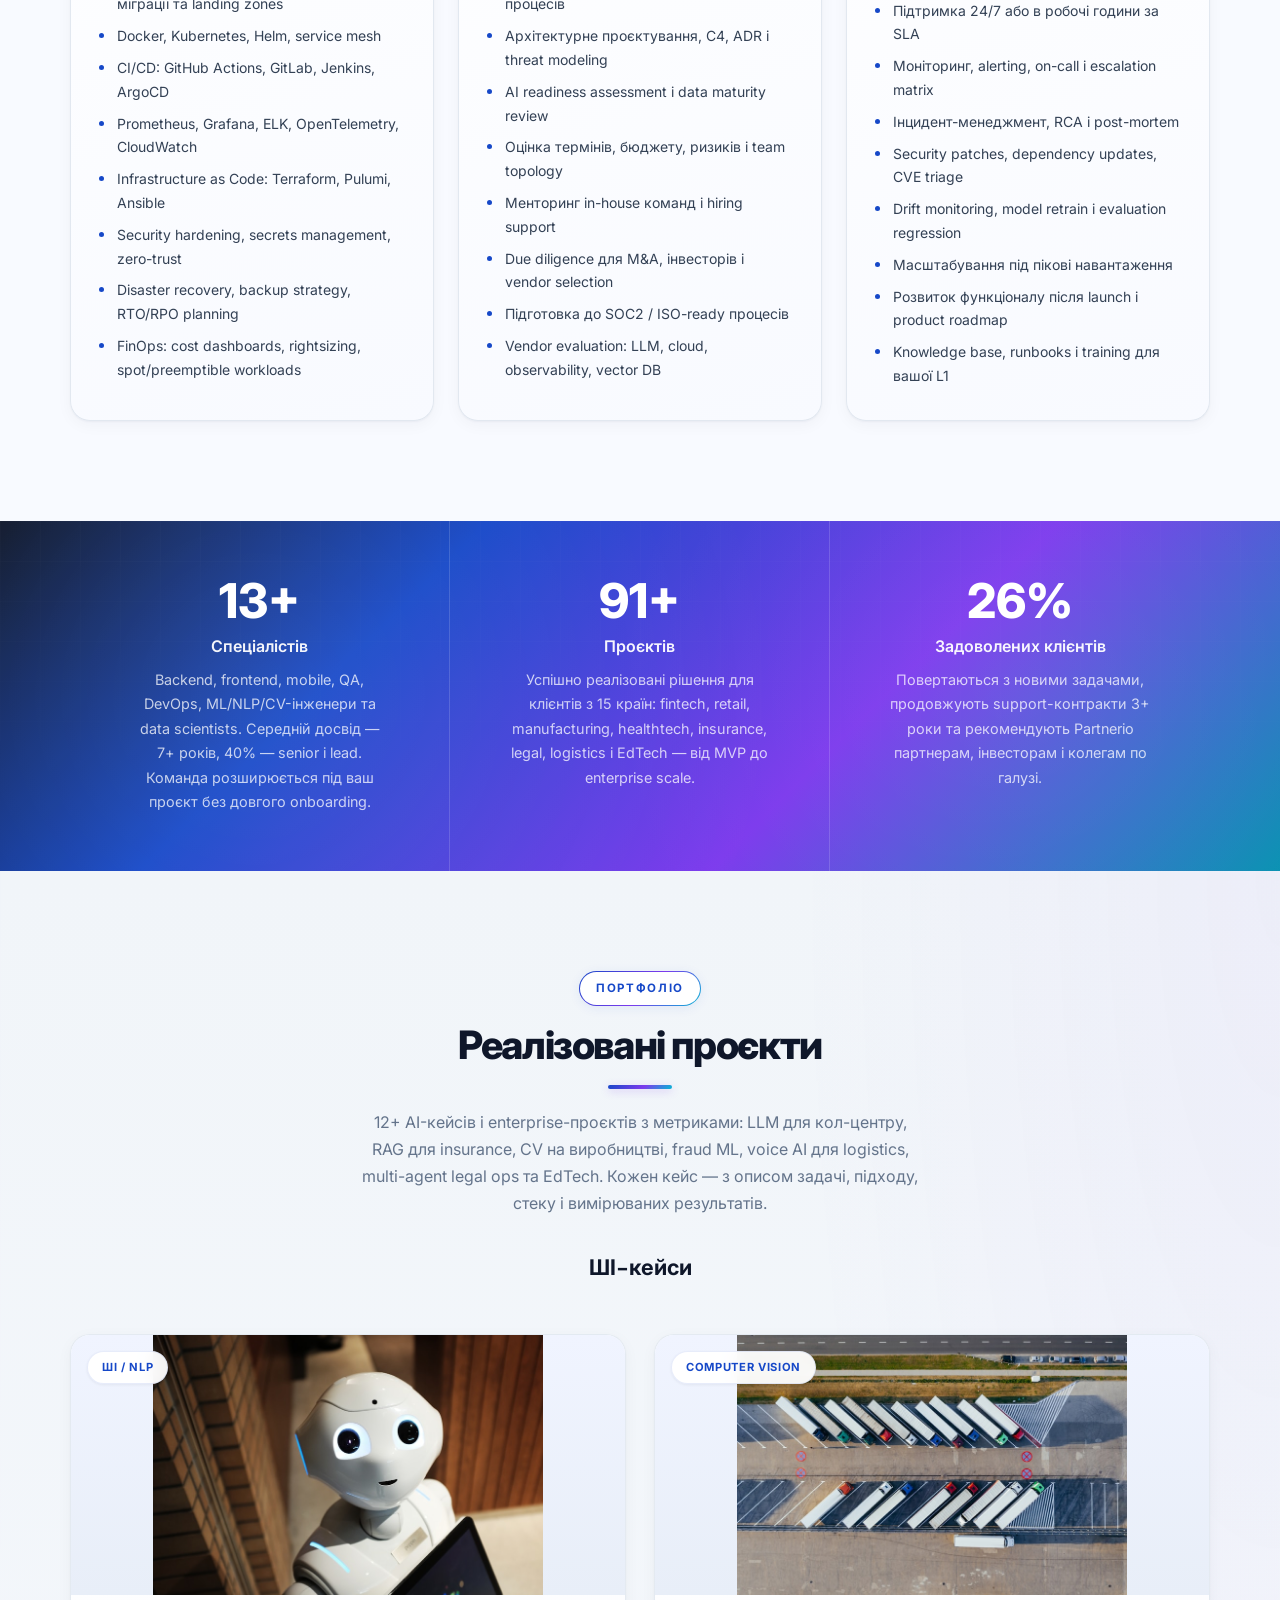
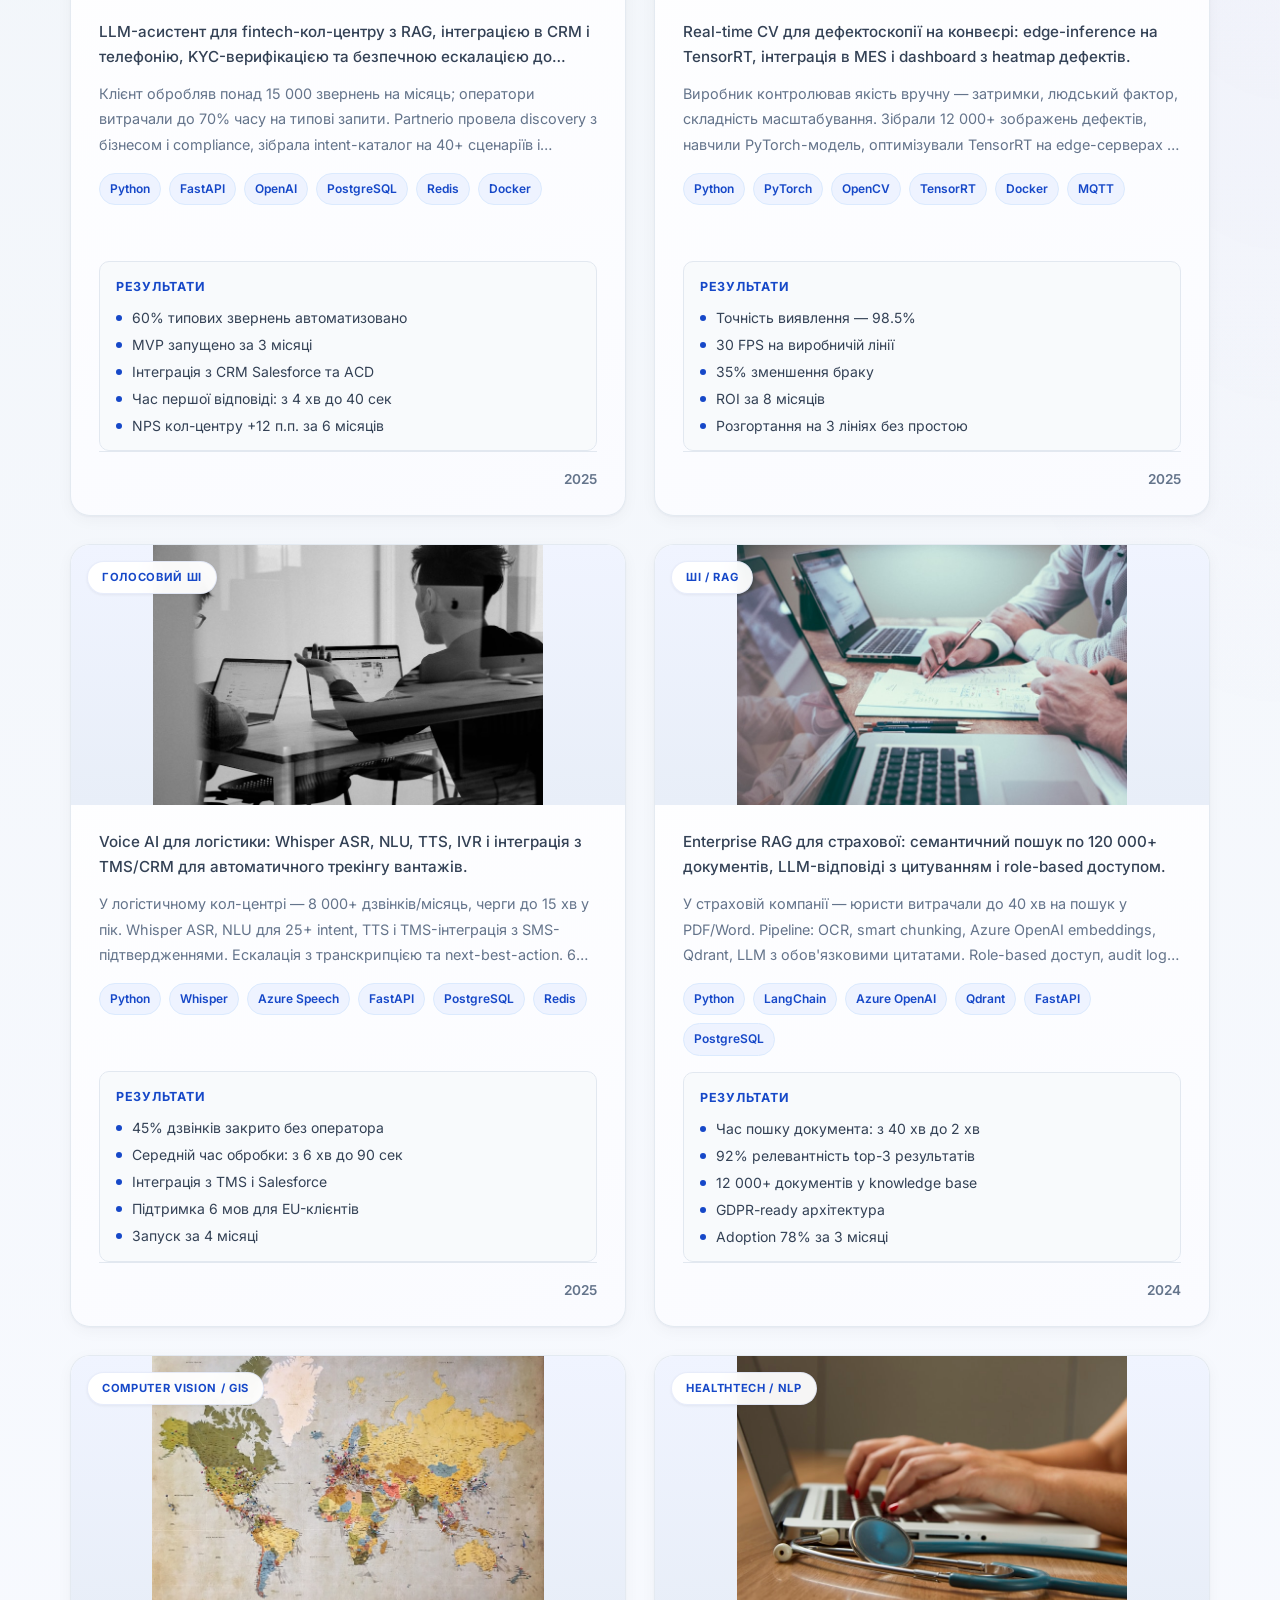
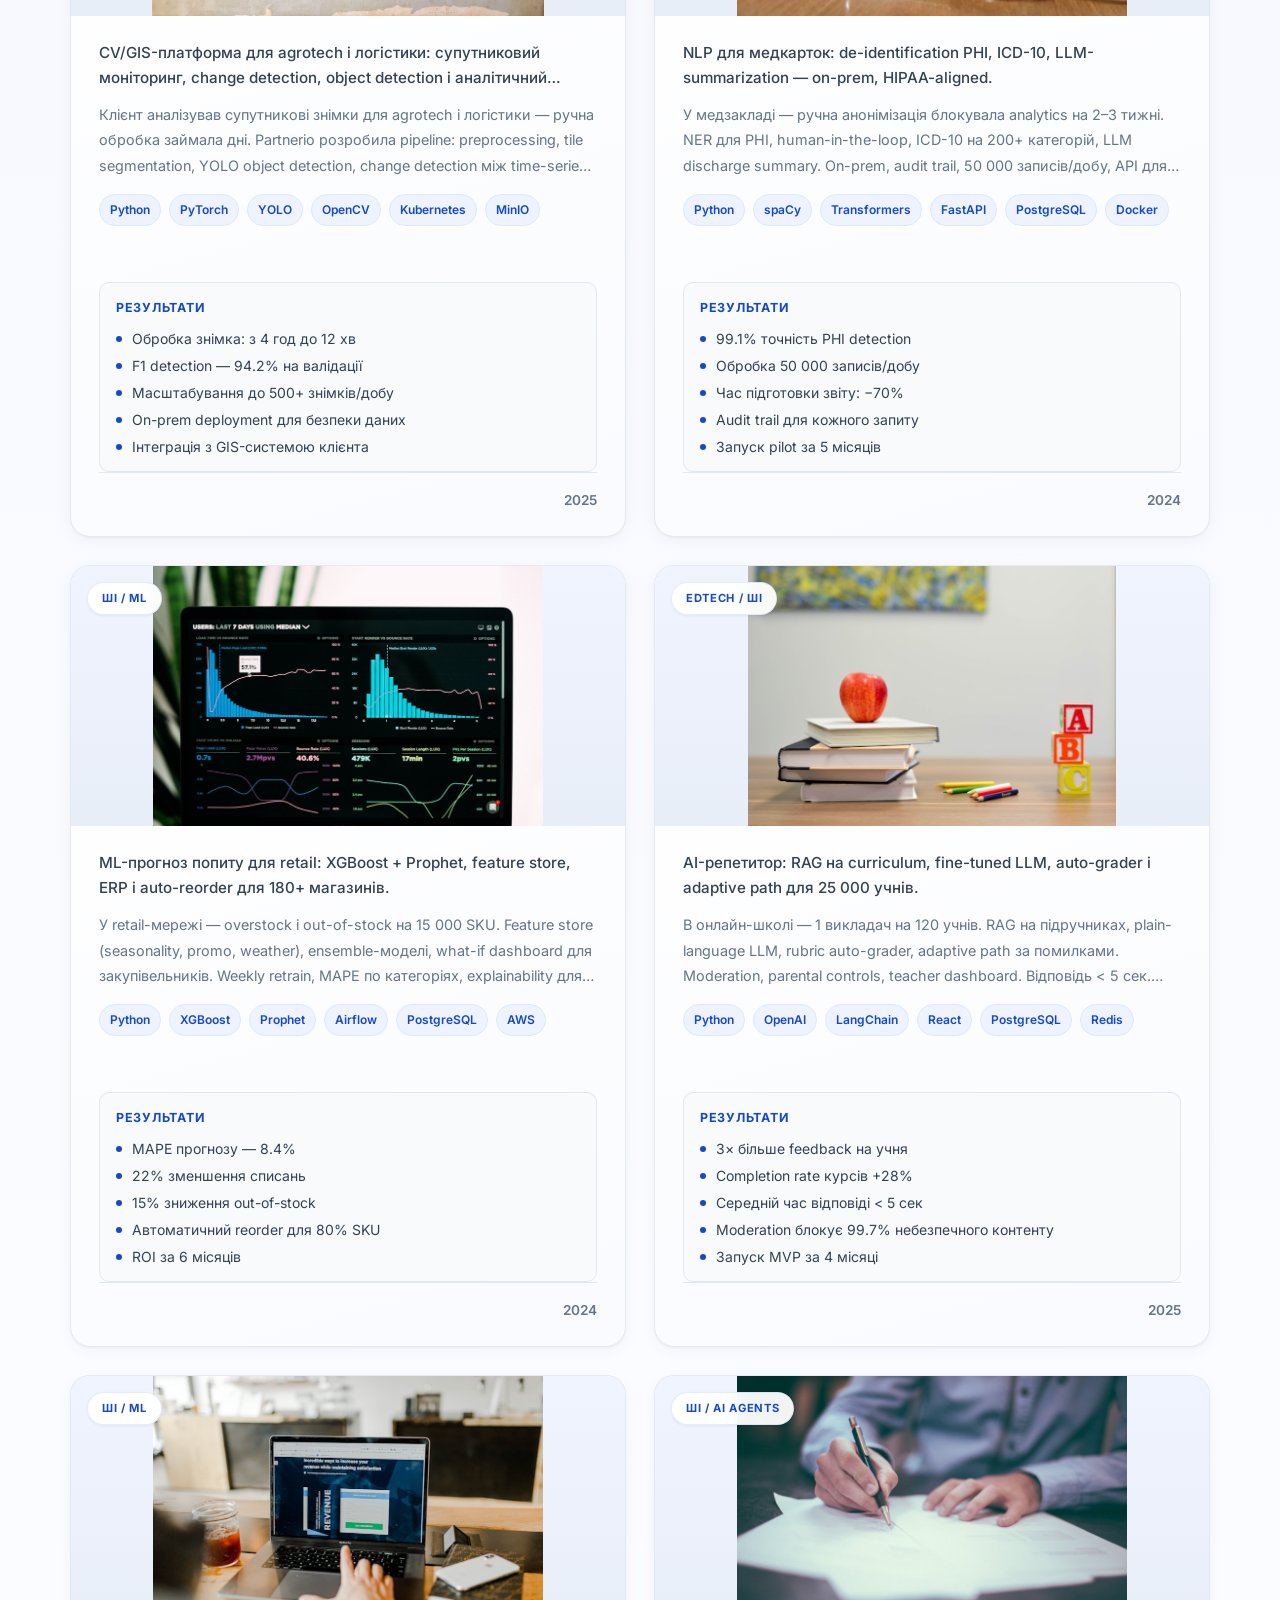
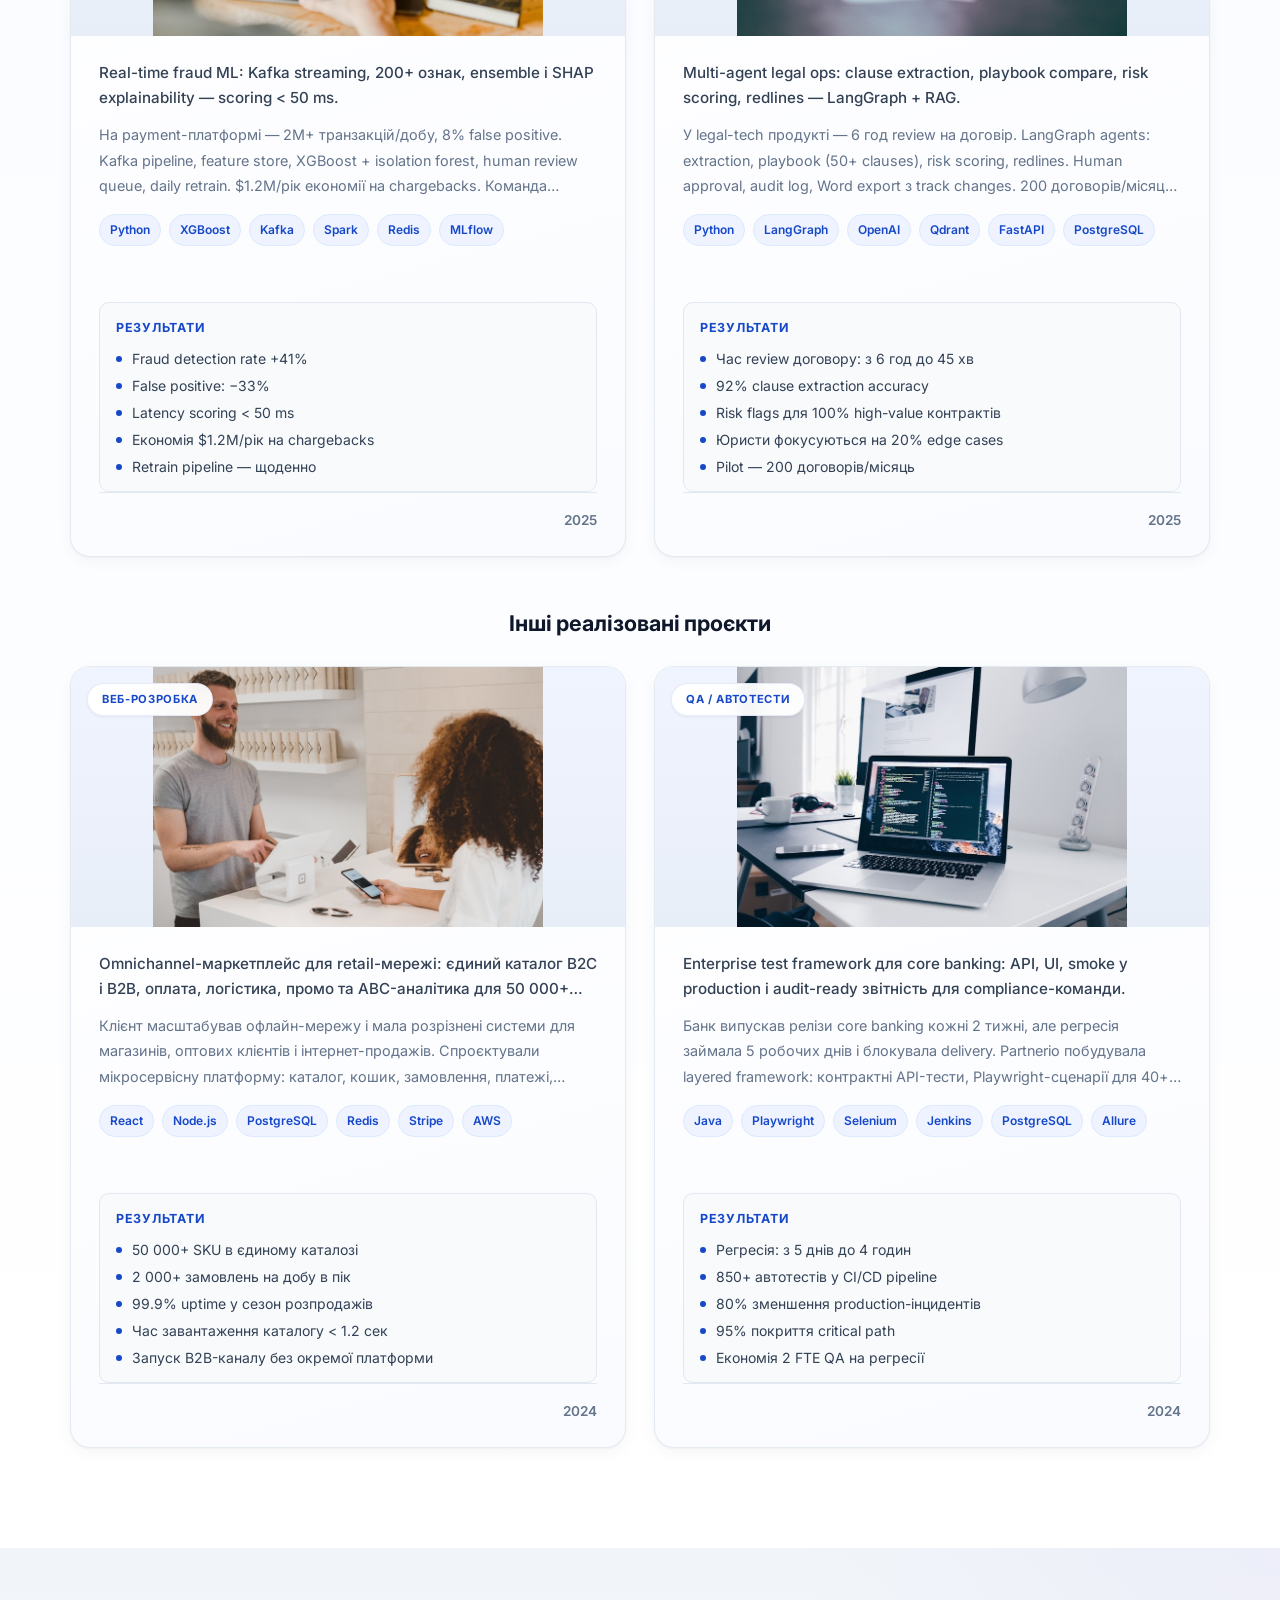
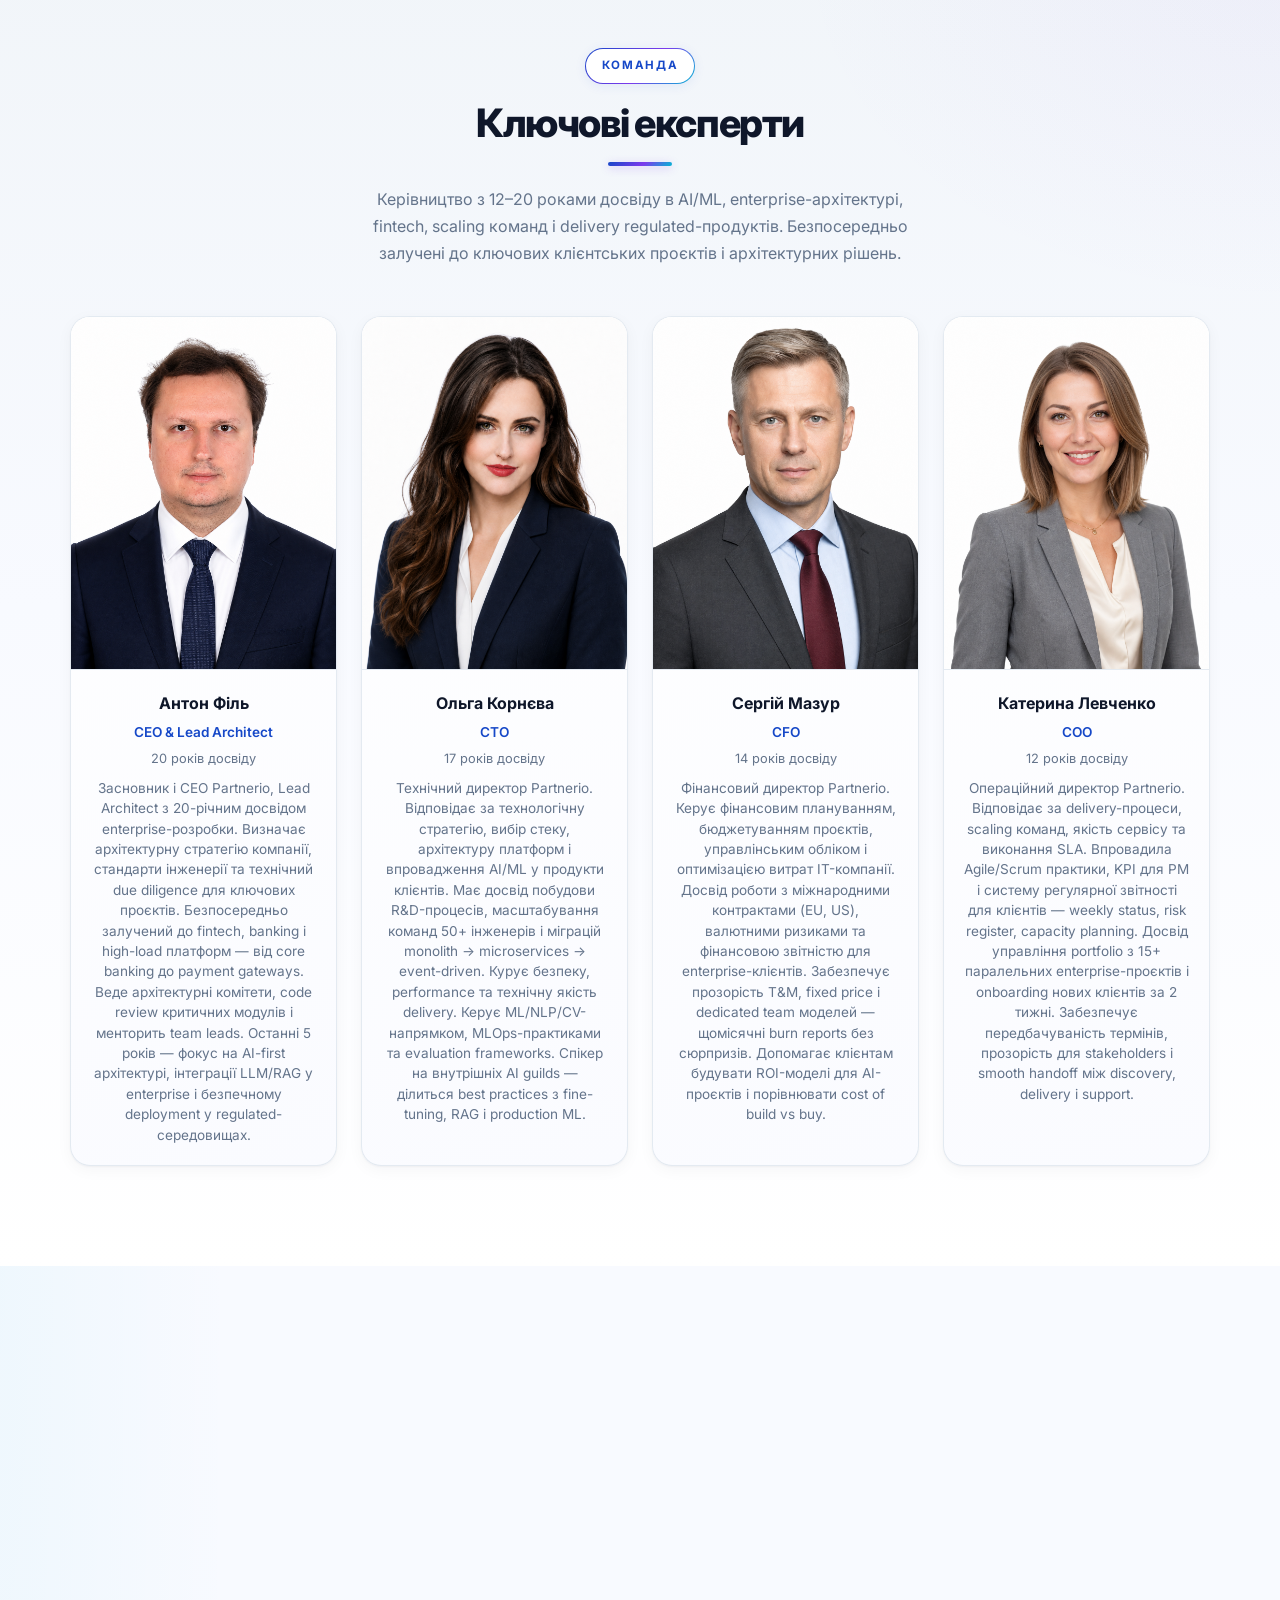
==== commit 1ebd9bca: "fixes" ====
--- a/docs/index.html
+++ b/docs/index.html
@@ -31,7 +31,7 @@
   <link rel="preconnect" href="https://fonts.googleapis.com">
   <link rel="preconnect" href="https://fonts.gstatic.com" crossorigin>
   <link href="https://fonts.googleapis.com/css2?family=Inter:wght@400;500;600;700;800&family=Plus+Jakarta+Sans:wght@600;700;800&display=swap" rel="stylesheet">
-  <link rel="stylesheet" href="css/style.css?v=20250708g">
+  <link rel="stylesheet" href="css/style.css?v=20250708h">
   <script type="application/ld+json">
   {
     "@context": "https://schema.org",
--- a/docs/css/style.css
+++ b/docs/css/style.css
@@ -554,8 +554,12 @@
   display: grid;
   grid-template-columns: repeat(3, 1fr);
   gap: 24px;
+  align-items: stretch;
 }
 .feature-card {
+  display: flex;
+  flex-direction: column;
+  height: 100%;
   padding: 32px 28px;
   background: rgba(255, 255, 255, 0.9);
   backdrop-filter: blur(8px);
@@ -681,9 +685,12 @@
   display: grid;
   grid-template-columns: repeat(2, 1fr);
   gap: 24px;
-  align-items: start;
+  align-items: stretch;
 }
 .why-card {
+  display: flex;
+  flex-direction: column;
+  height: 100%;
   padding: 32px 28px 36px;
   background: linear-gradient(165deg, var(--white) 0%, #fafbff 100%);
   border: 1px solid rgba(226, 232, 240, 0.9);
@@ -733,6 +740,7 @@
   line-height: 1.35;
 }
 .why-card p {
+  flex: 1 1 auto;
   font-size: 0.95rem;
   color: var(--text-light);
   line-height: 1.75;
@@ -784,8 +792,13 @@
   display: grid;
   grid-template-columns: repeat(3, 1fr);
   gap: 12px;
+  align-items: stretch;
 }
 .about__metric {
+  display: flex;
+  flex-direction: column;
+  justify-content: center;
+  height: 100%;
   padding: 18px 14px;
   text-align: center;
   background: rgba(255, 255, 255, 0.92);
@@ -819,8 +832,12 @@
   grid-template-columns: 1fr 1fr;
   gap: 16px;
   margin-bottom: 28px;
+  align-items: stretch;
 }
 .about__highlight {
+  display: flex;
+  flex-direction: column;
+  height: 100%;
   padding: 20px 20px 22px;
   background: rgba(255, 255, 255, 0.85);
   border: 1px solid var(--border);
@@ -857,8 +874,12 @@
   display: grid;
   grid-template-columns: repeat(4, 1fr);
   gap: 20px;
+  align-items: stretch;
 }
 .ai-showcase__card {
+  display: flex;
+  flex-direction: column;
+  height: 100%;
   background: linear-gradient(180deg, var(--white) 0%, #f8faff 100%);
   border: 1px solid var(--border);
   border-radius: var(--radius-xl);
@@ -906,7 +927,12 @@
   pointer-events: none;
 }
 .ai-showcase__card:hover .ai-showcase__image::before { opacity: 1; }
-.ai-showcase__body { padding: 20px 22px 24px; }
+.ai-showcase__body {
+  display: flex;
+  flex-direction: column;
+  flex: 1 1 auto;
+  padding: 20px 22px 24px;
+}
 .ai-showcase__tag {
   display: inline-block;
   font-size: 0.7rem;
@@ -927,6 +953,7 @@
   line-height: 1.35;
 }
 .ai-showcase__body p {
+  flex: 1 1 auto;
   font-size: 0.88rem;
   color: var(--text-light);
   line-height: 1.55;
@@ -961,6 +988,7 @@
   grid-template-columns: repeat(5, 1fr);
   gap: 24px;
   position: relative;
+  align-items: stretch;
 }
 .process-row::before {
   content: '';
@@ -973,6 +1001,9 @@
   z-index: 0;
 }
 .process-item {
+  display: flex;
+  flex-direction: column;
+  height: 100%;
   position: relative;
   z-index: 1;
   text-align: center;
@@ -1010,18 +1041,19 @@
   background: var(--gradient-brand);
 }
 .process-item h3 { font-size: 1.05rem; font-weight: 700; color: var(--navy); margin-bottom: 8px; }
-.process-item p { font-size: 0.9rem; color: var(--text-light); }
+.process-item p { flex: 1 1 auto; font-size: 0.9rem; color: var(--text-light); }
 
 /* Services */
 .services-grid {
   display: grid;
   grid-template-columns: repeat(3, 1fr);
   gap: 24px;
-  align-items: start;
+  align-items: stretch;
 }
 .service-card {
   display: flex;
   flex-direction: column;
+  height: 100%;
   position: relative;
   padding: 32px 28px;
   background: linear-gradient(165deg, var(--white) 0%, #f8faff 100%);
@@ -1092,15 +1124,30 @@
   color: var(--navy);
   line-height: 1.6;
   margin-bottom: 12px;
+  display: -webkit-box;
+  -webkit-line-clamp: 2;
+  -webkit-box-orient: vertical;
+  overflow: hidden;
 }
 .service-card__details {
   font-size: 0.9rem;
   color: var(--text-light);
   line-height: 1.75;
   margin-bottom: 16px;
+  display: -webkit-box;
+  -webkit-line-clamp: 4;
+  -webkit-box-orient: vertical;
+  overflow: hidden;
 }
 .service-card p { font-size: 0.93rem; color: var(--text-light); margin-bottom: 16px; }
-.service-card ul { display: grid; gap: 8px; margin-top: 0; }
+.service-card ul {
+  display: grid;
+  gap: 8px;
+  margin-top: 0;
+  flex: 1 1 auto;
+  min-height: 272px;
+  align-content: start;
+}
 .service-card li {
   font-size: 0.875rem;
   color: var(--text);
@@ -1151,8 +1198,12 @@
   grid-template-columns: repeat(3, 1fr);
   max-width: 1140px;
   margin: 0 auto;
+  align-items: stretch;
 }
 .stat-item {
+  display: flex;
+  flex-direction: column;
+  height: 100%;
   padding: 56px 32px;
   text-align: center;
   border-right: 1px solid rgba(255,255,255,0.15);
@@ -1172,10 +1223,12 @@
   margin-bottom: 8px;
 }
 .stat-item__desc {
+  flex: 1 1 auto;
   font-size: 0.9rem;
   color: rgba(255,255,255,0.75);
   max-width: 260px;
   margin: 0 auto;
+  min-height: 84px;
 }
 
 /* Projects */
@@ -1352,9 +1405,12 @@
   display: grid;
   grid-template-columns: repeat(4, 1fr);
   gap: 24px;
-  align-items: start;
+  align-items: stretch;
 }
 .team-card {
+  display: flex;
+  flex-direction: column;
+  height: 100%;
   background: linear-gradient(165deg, var(--white) 0%, #fafbff 100%);
   border: 1px solid rgba(226, 232, 240, 0.9);
   border-radius: var(--radius-xl);
@@ -1392,11 +1448,22 @@
   color: var(--primary);
   background: linear-gradient(135deg, var(--primary-light) 0%, #eef3ff 100%);
 }
-.team-card__body { padding: 20px; text-align: center; }
+.team-card__body {
+  display: flex;
+  flex-direction: column;
+  flex: 1 1 auto;
+  padding: 20px;
+  text-align: center;
+}
 .team-card__body h3 { font-size: 1rem; font-weight: 700; color: var(--navy); }
 .team-card__role { font-size: 0.85rem; color: var(--primary); font-weight: 600; margin: 4px 0; }
 .team-card__exp { font-size: 0.8rem; color: var(--text-light); margin-bottom: 8px; }
-.team-card__bio { font-size: 0.85rem; color: var(--text-light); line-height: 1.5; }
+.team-card__bio {
+  flex: 1 1 auto;
+  font-size: 0.85rem;
+  color: var(--text-light);
+  line-height: 1.5;
+}
 
 /* Reviews */
 .reviews-grid {
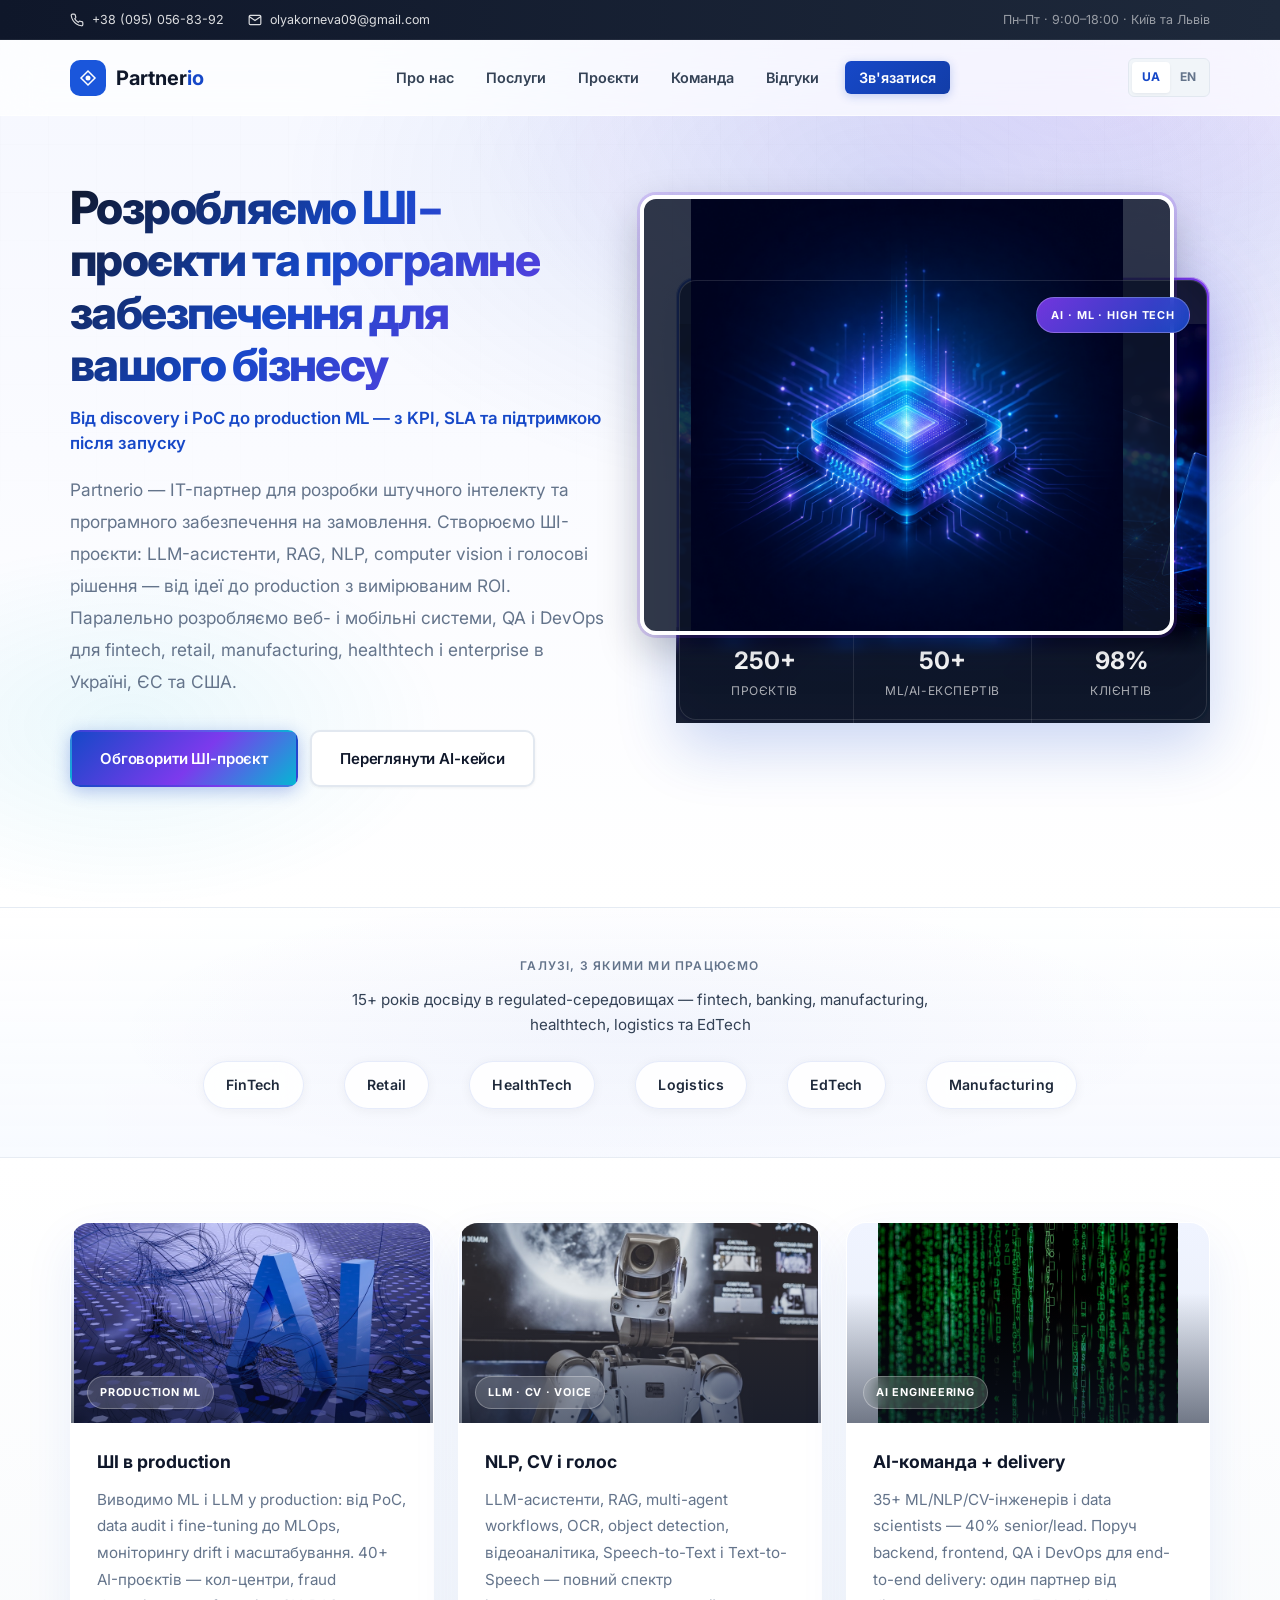
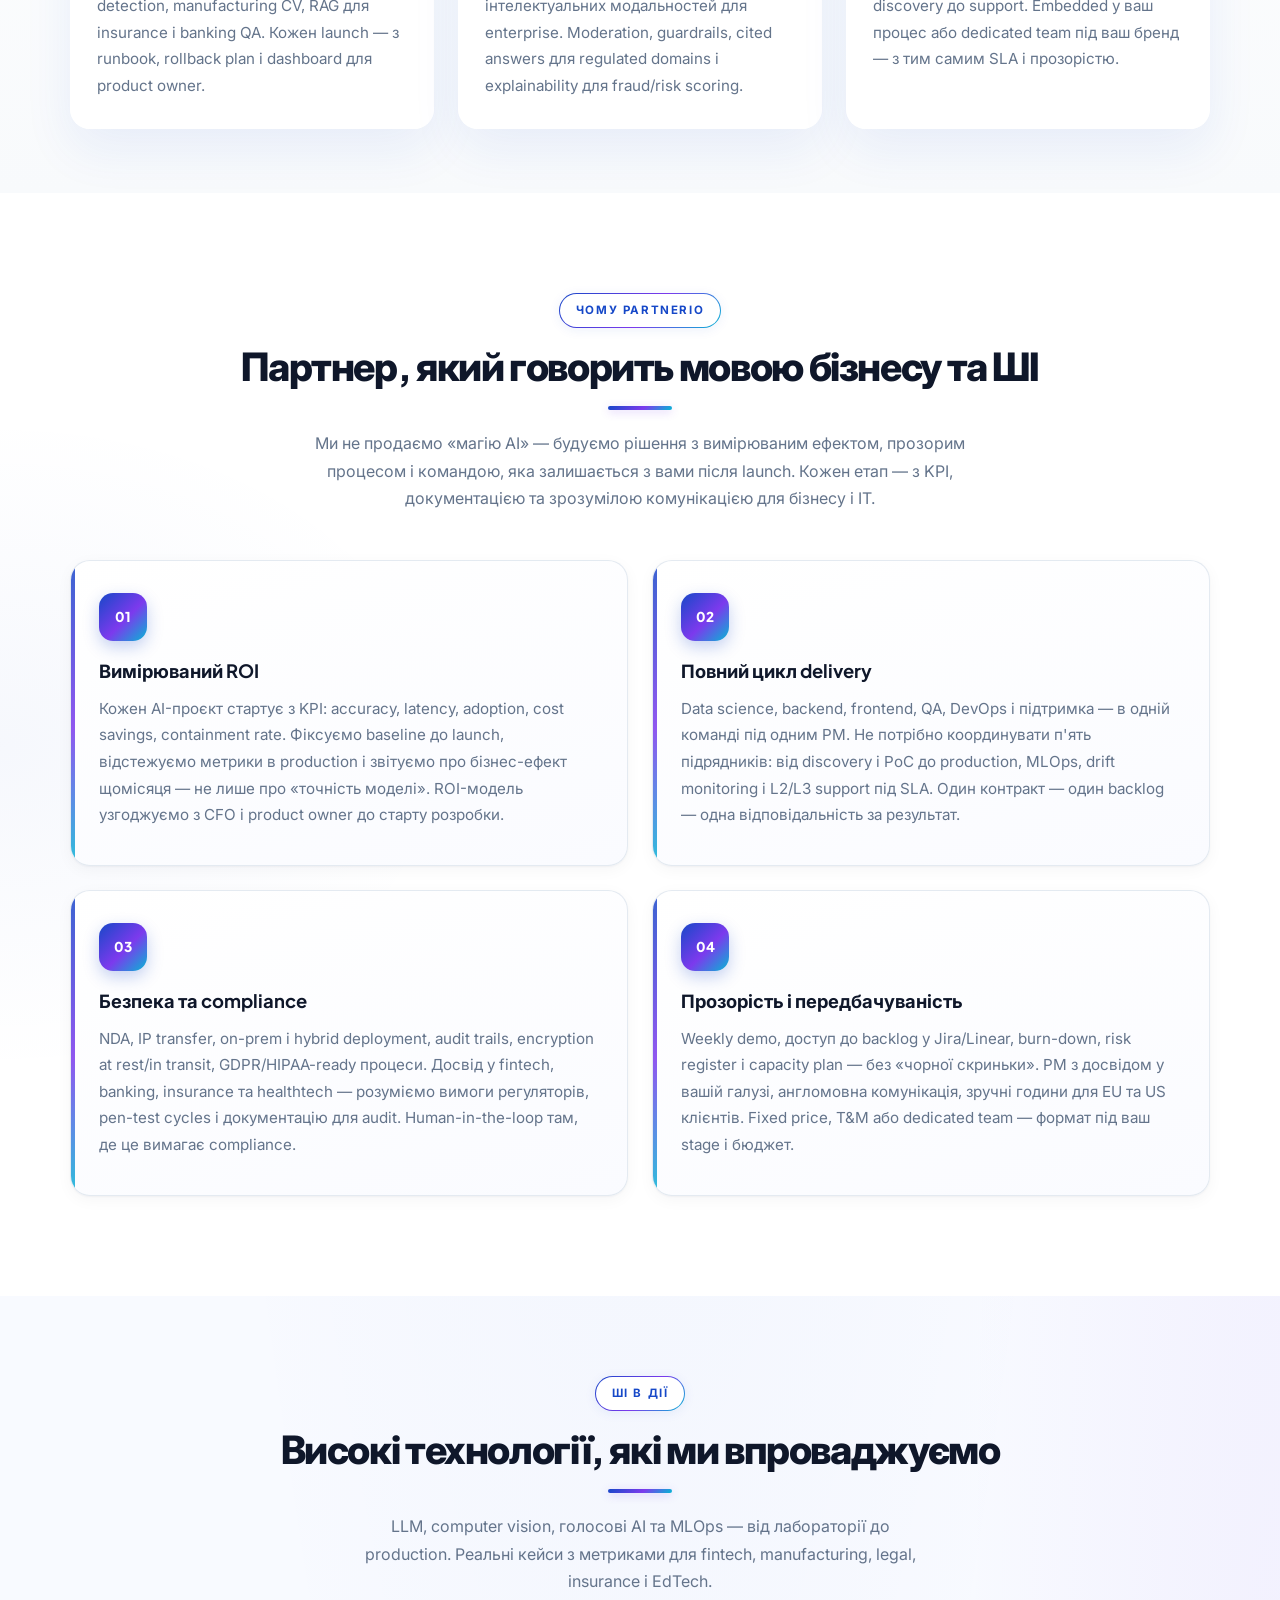
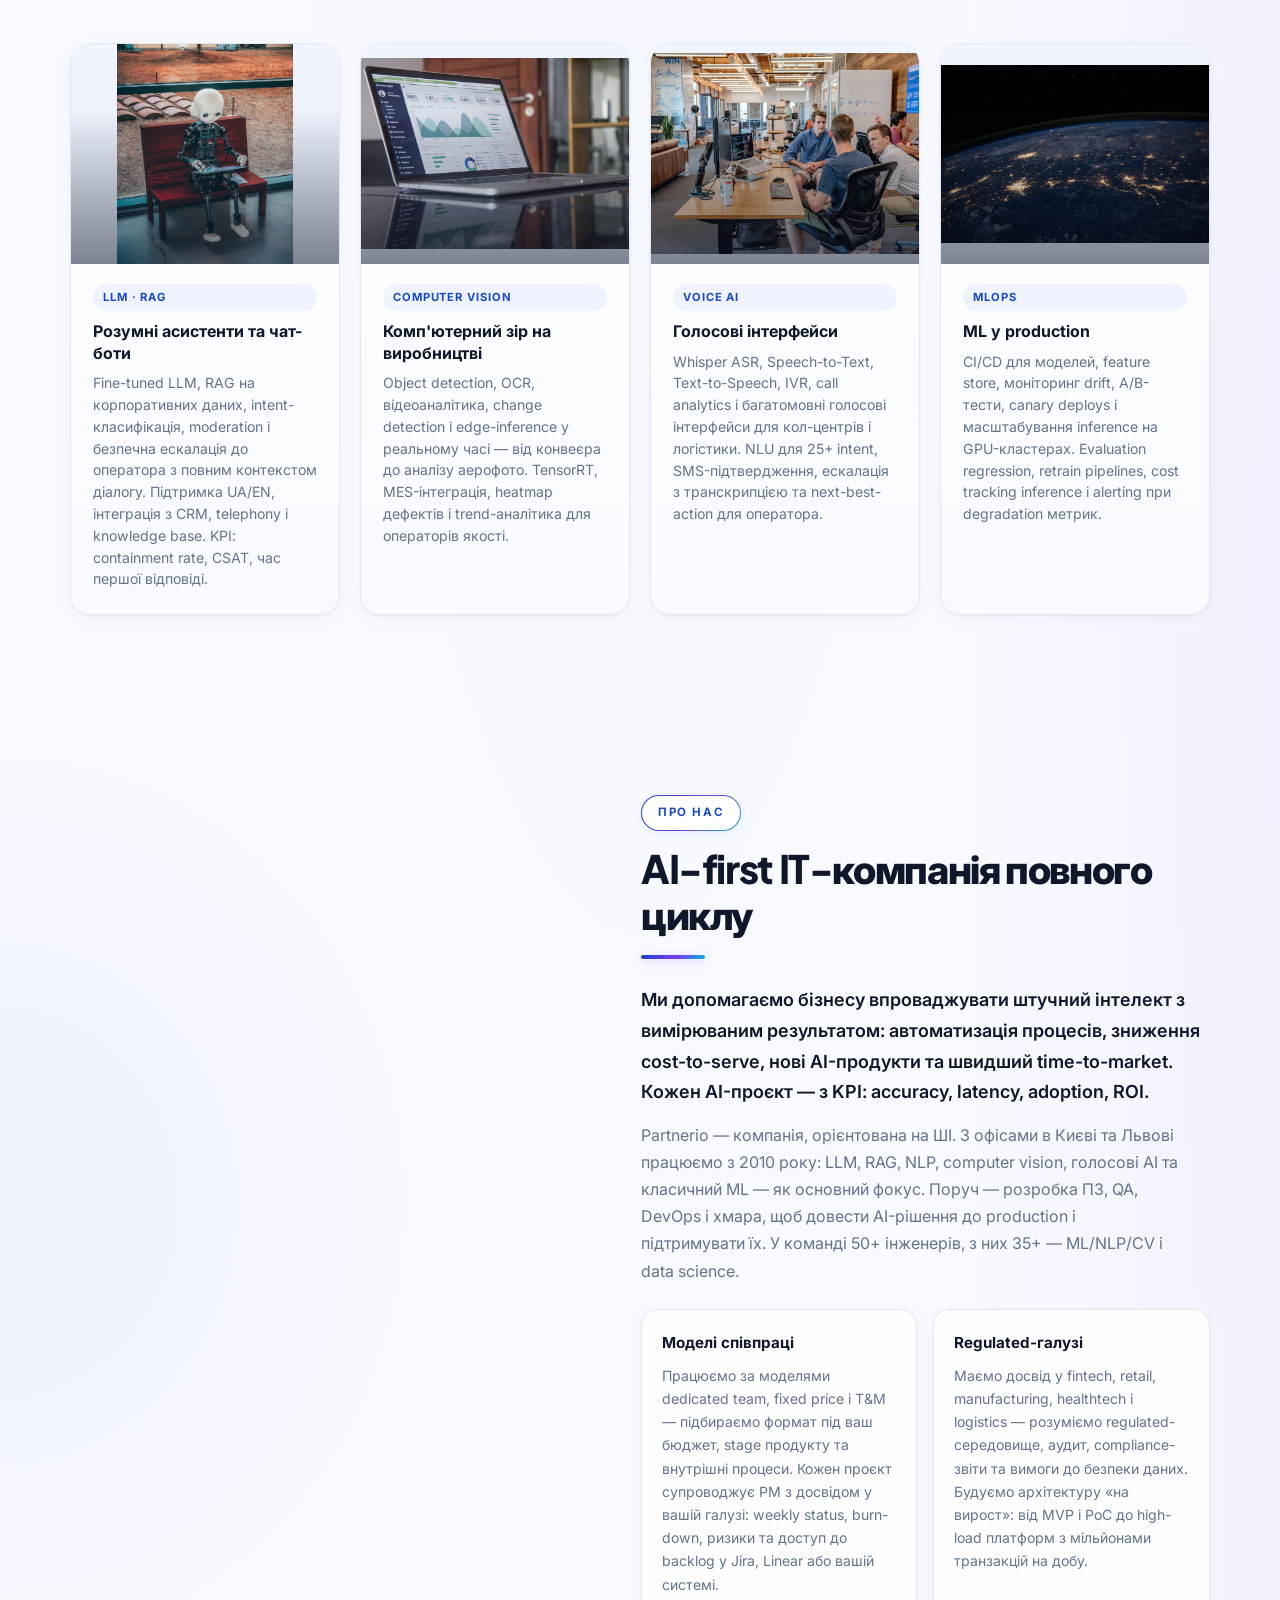
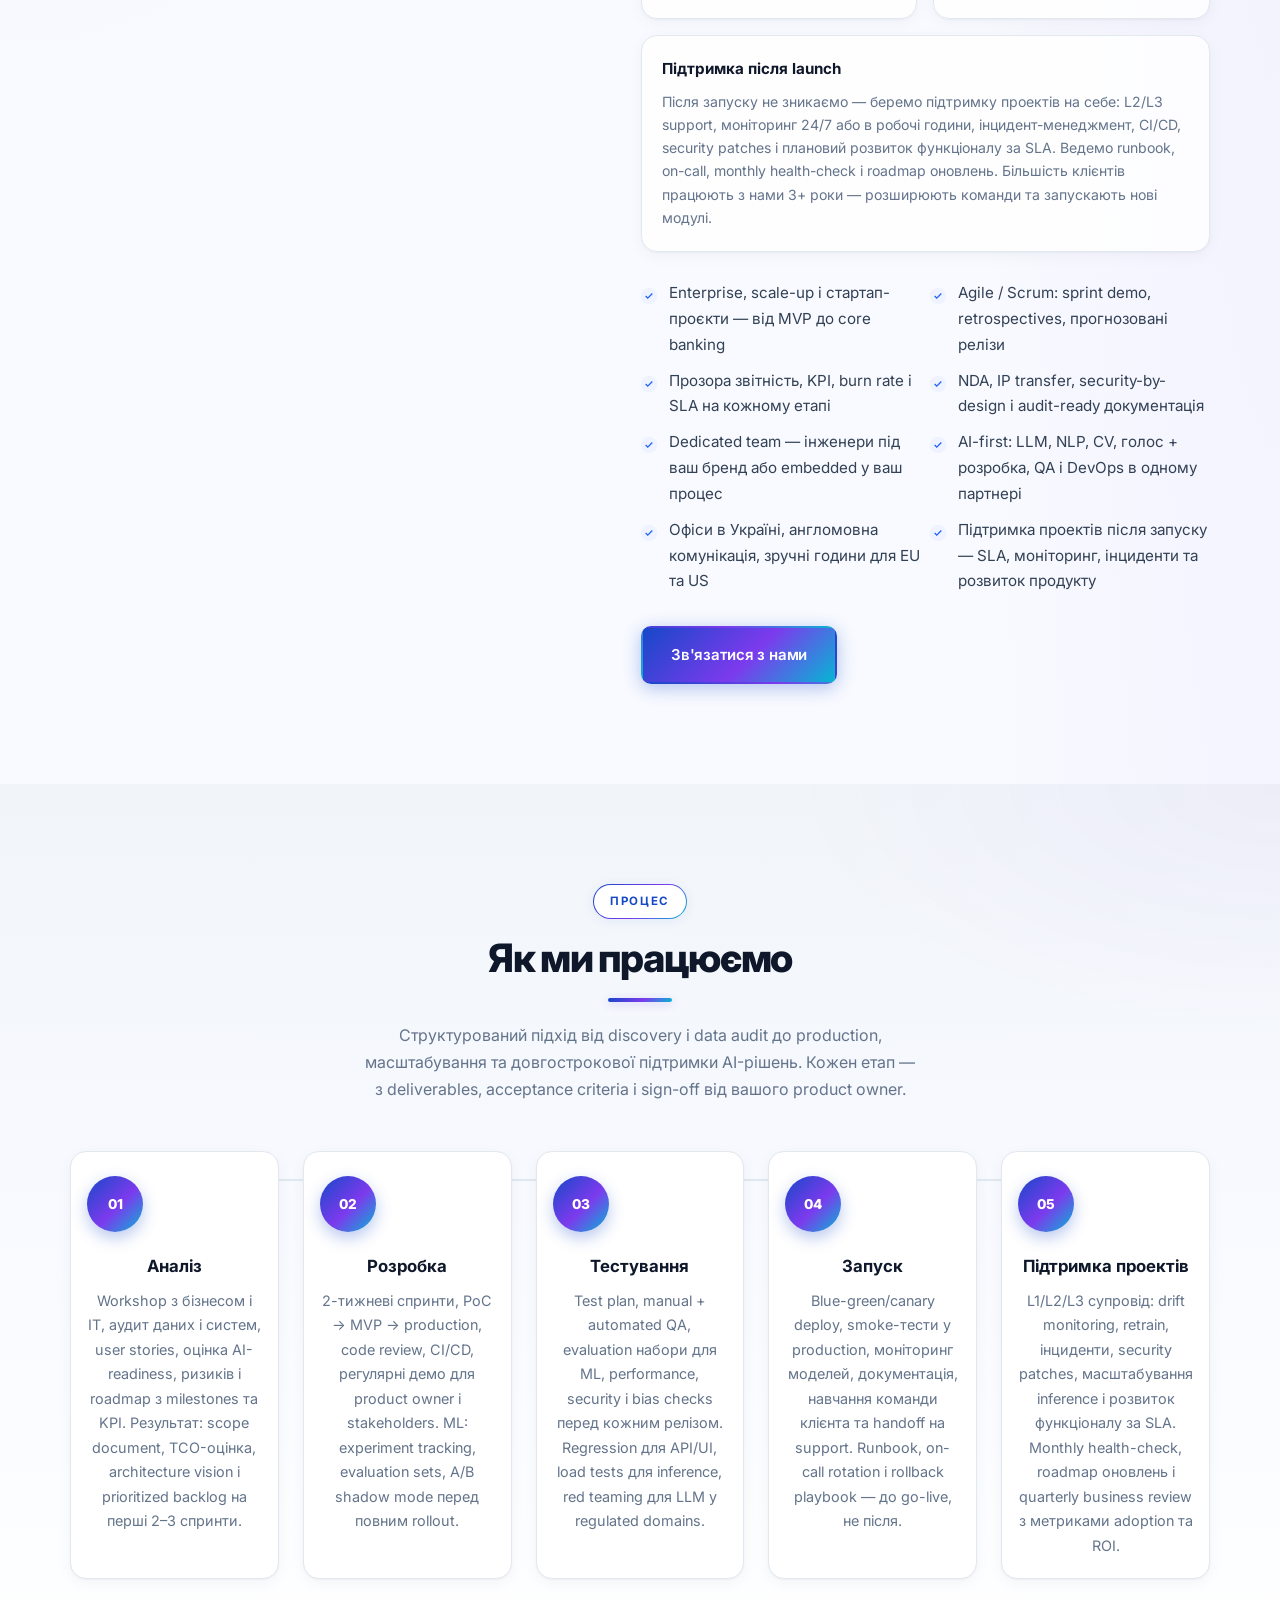
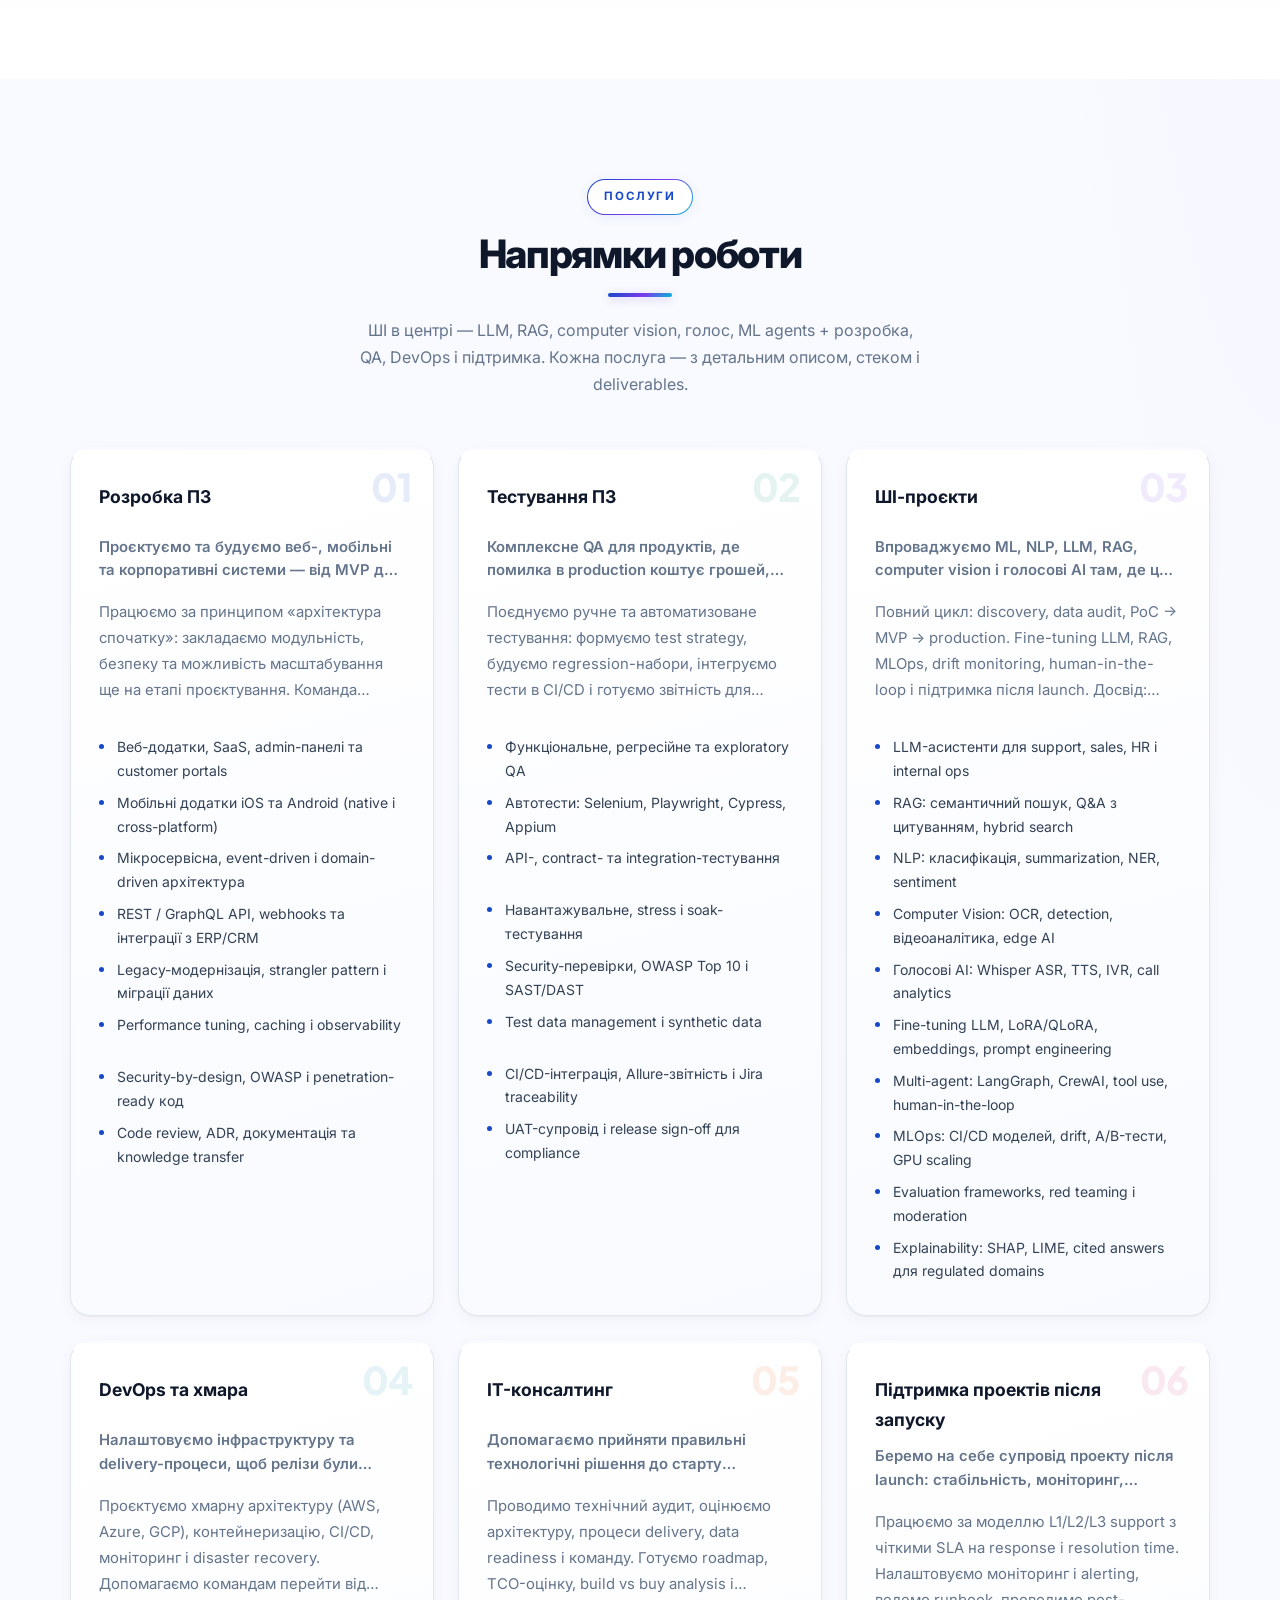
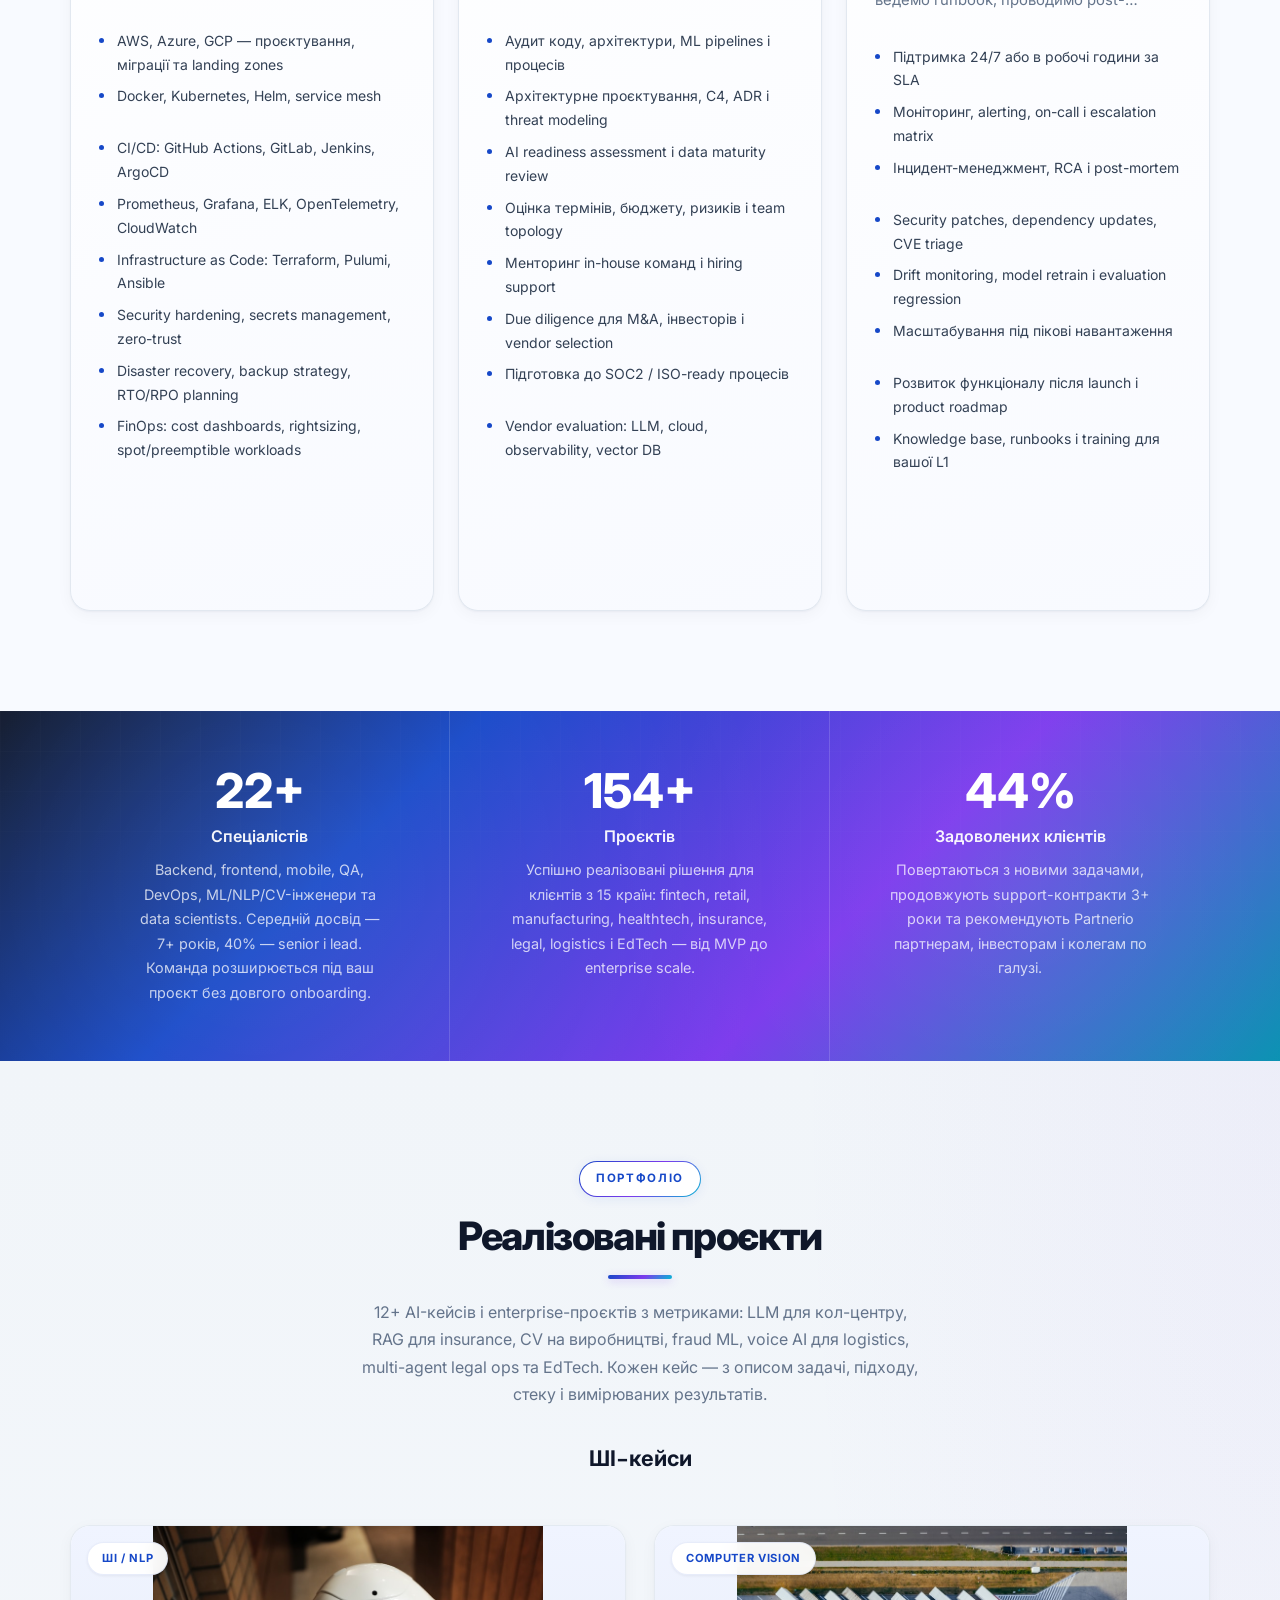
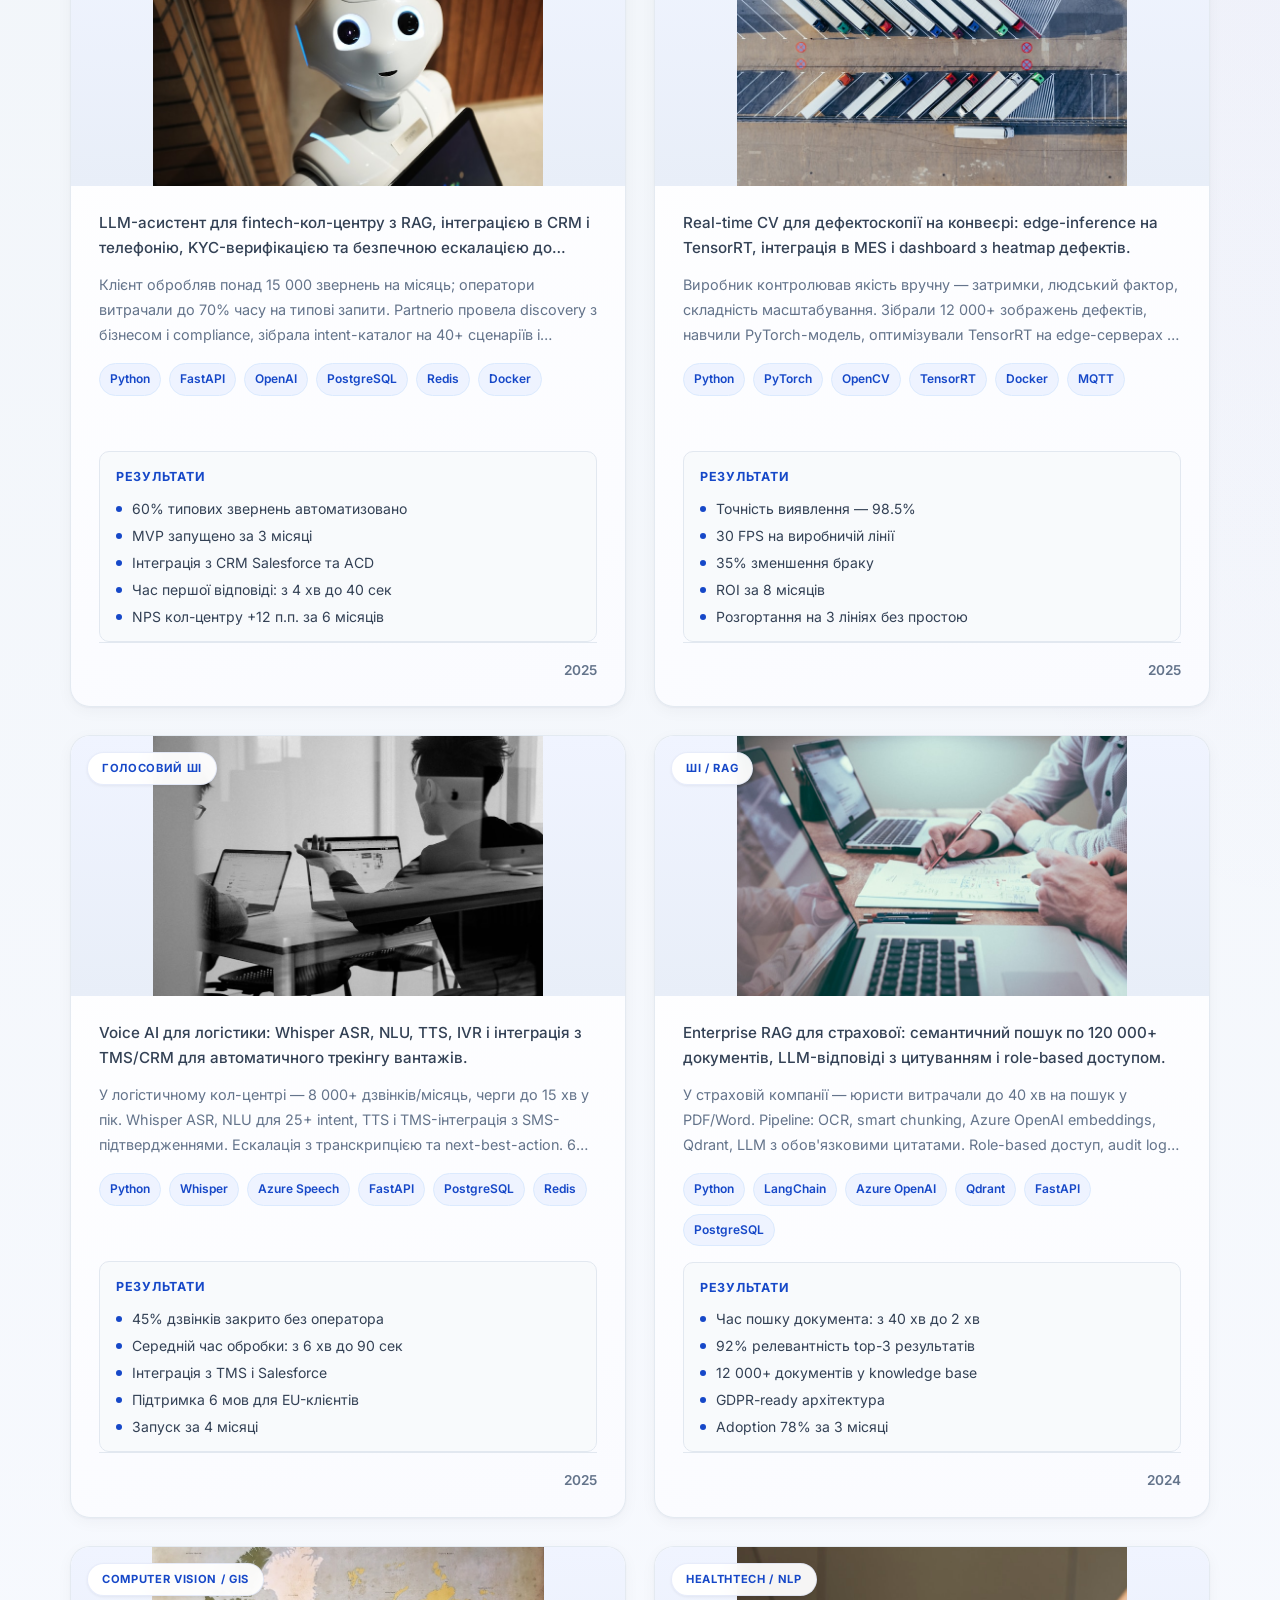
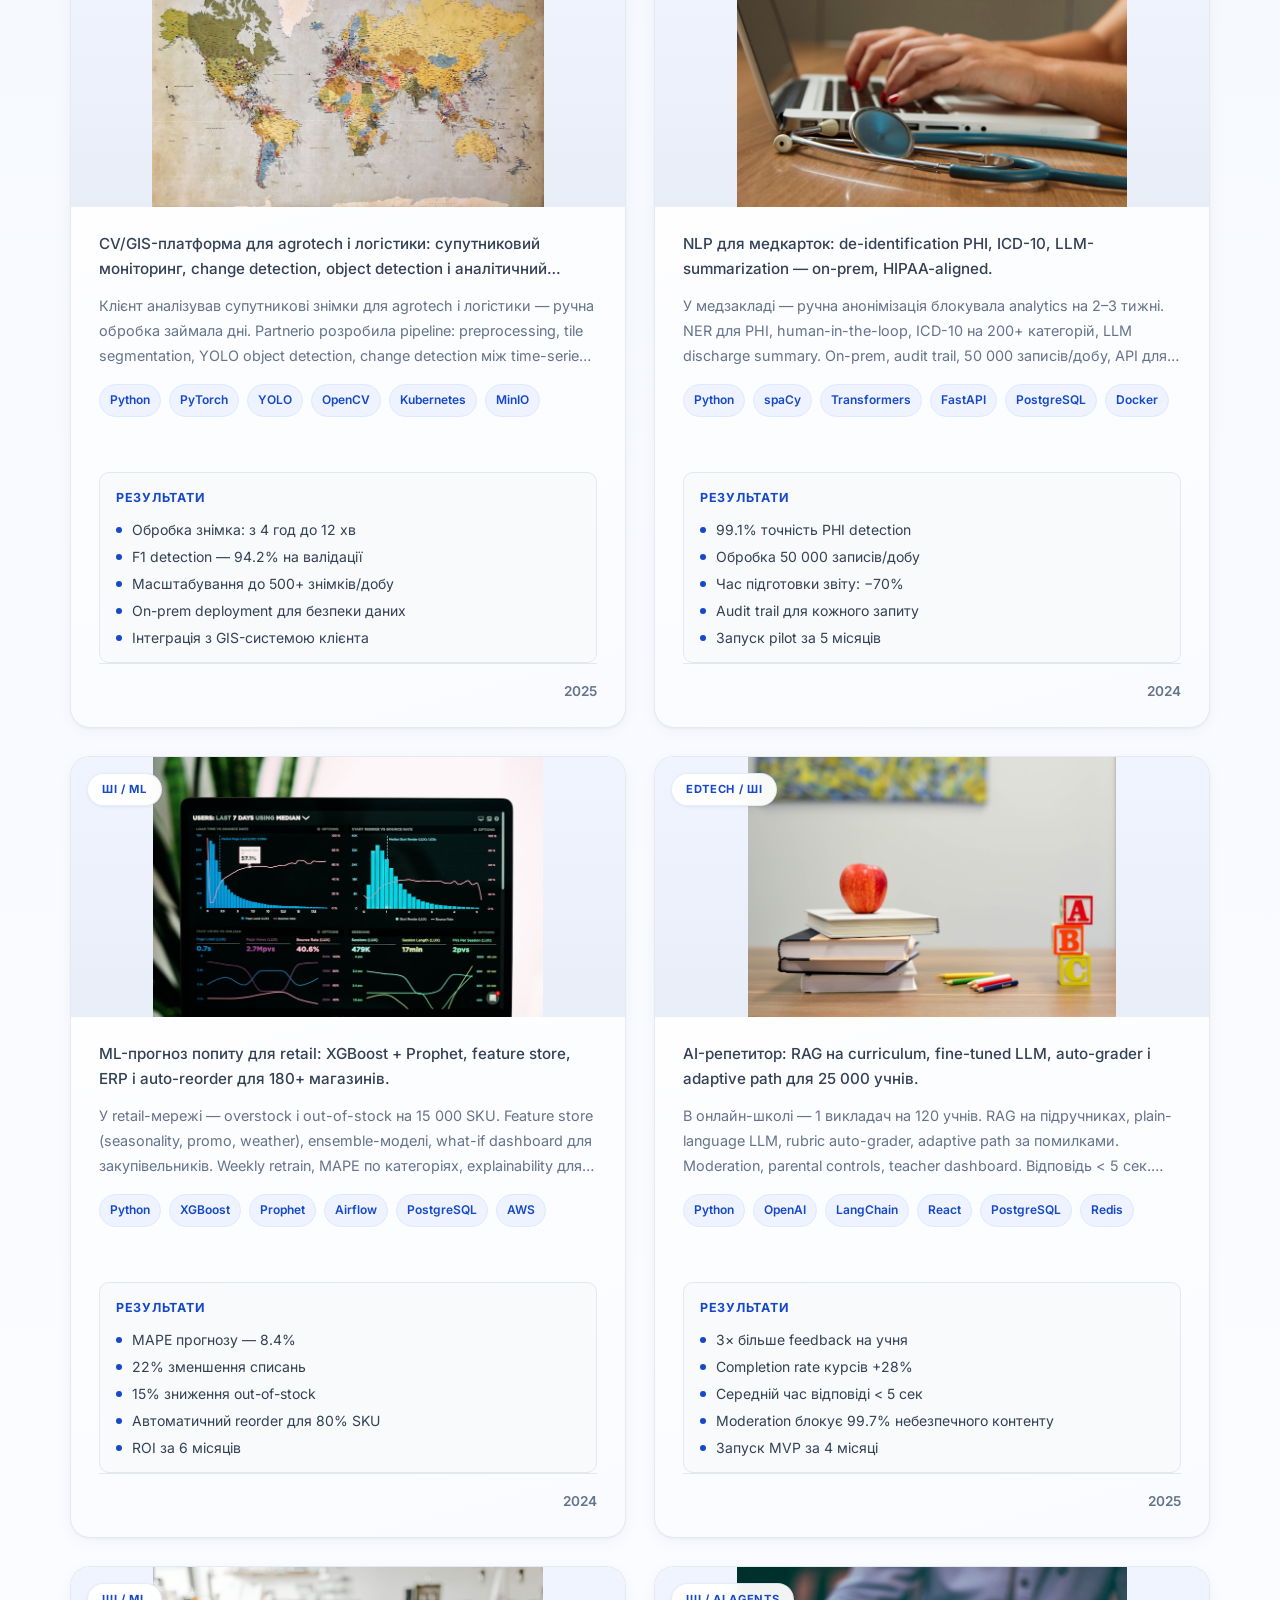
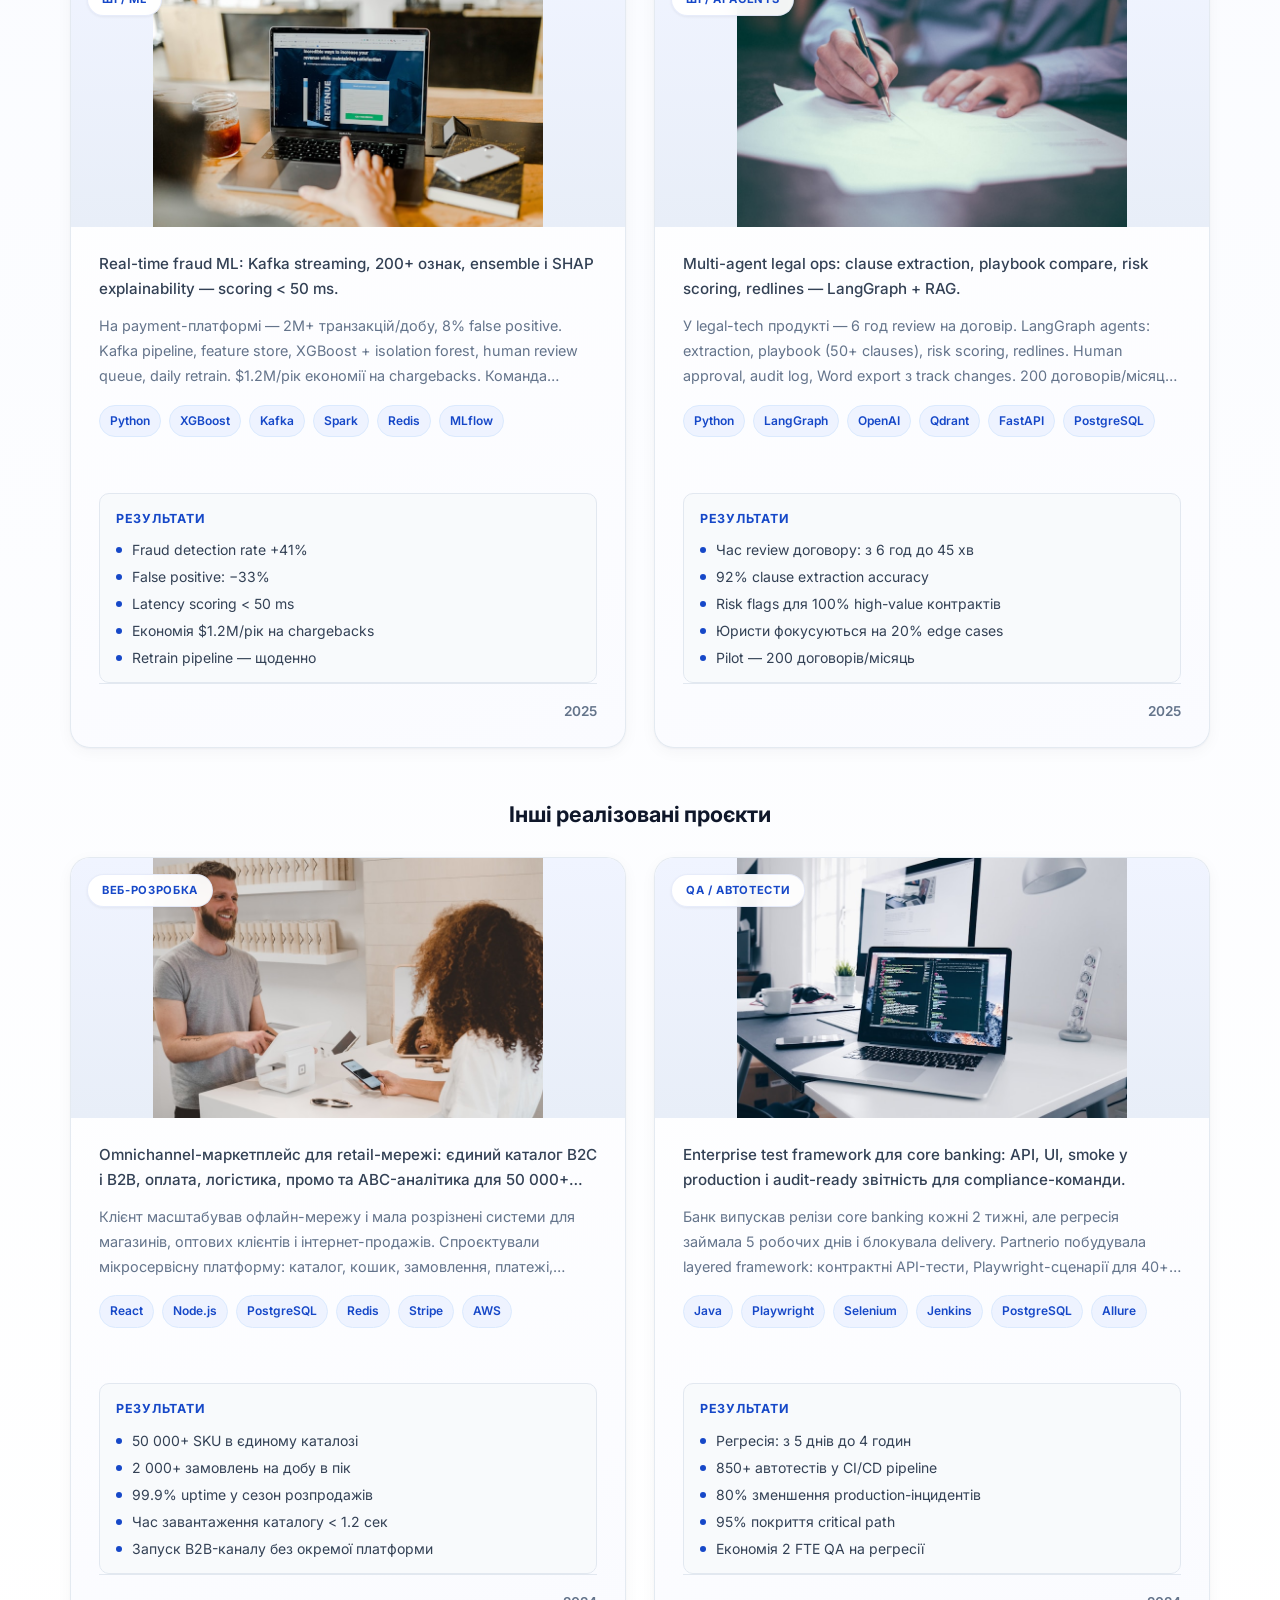
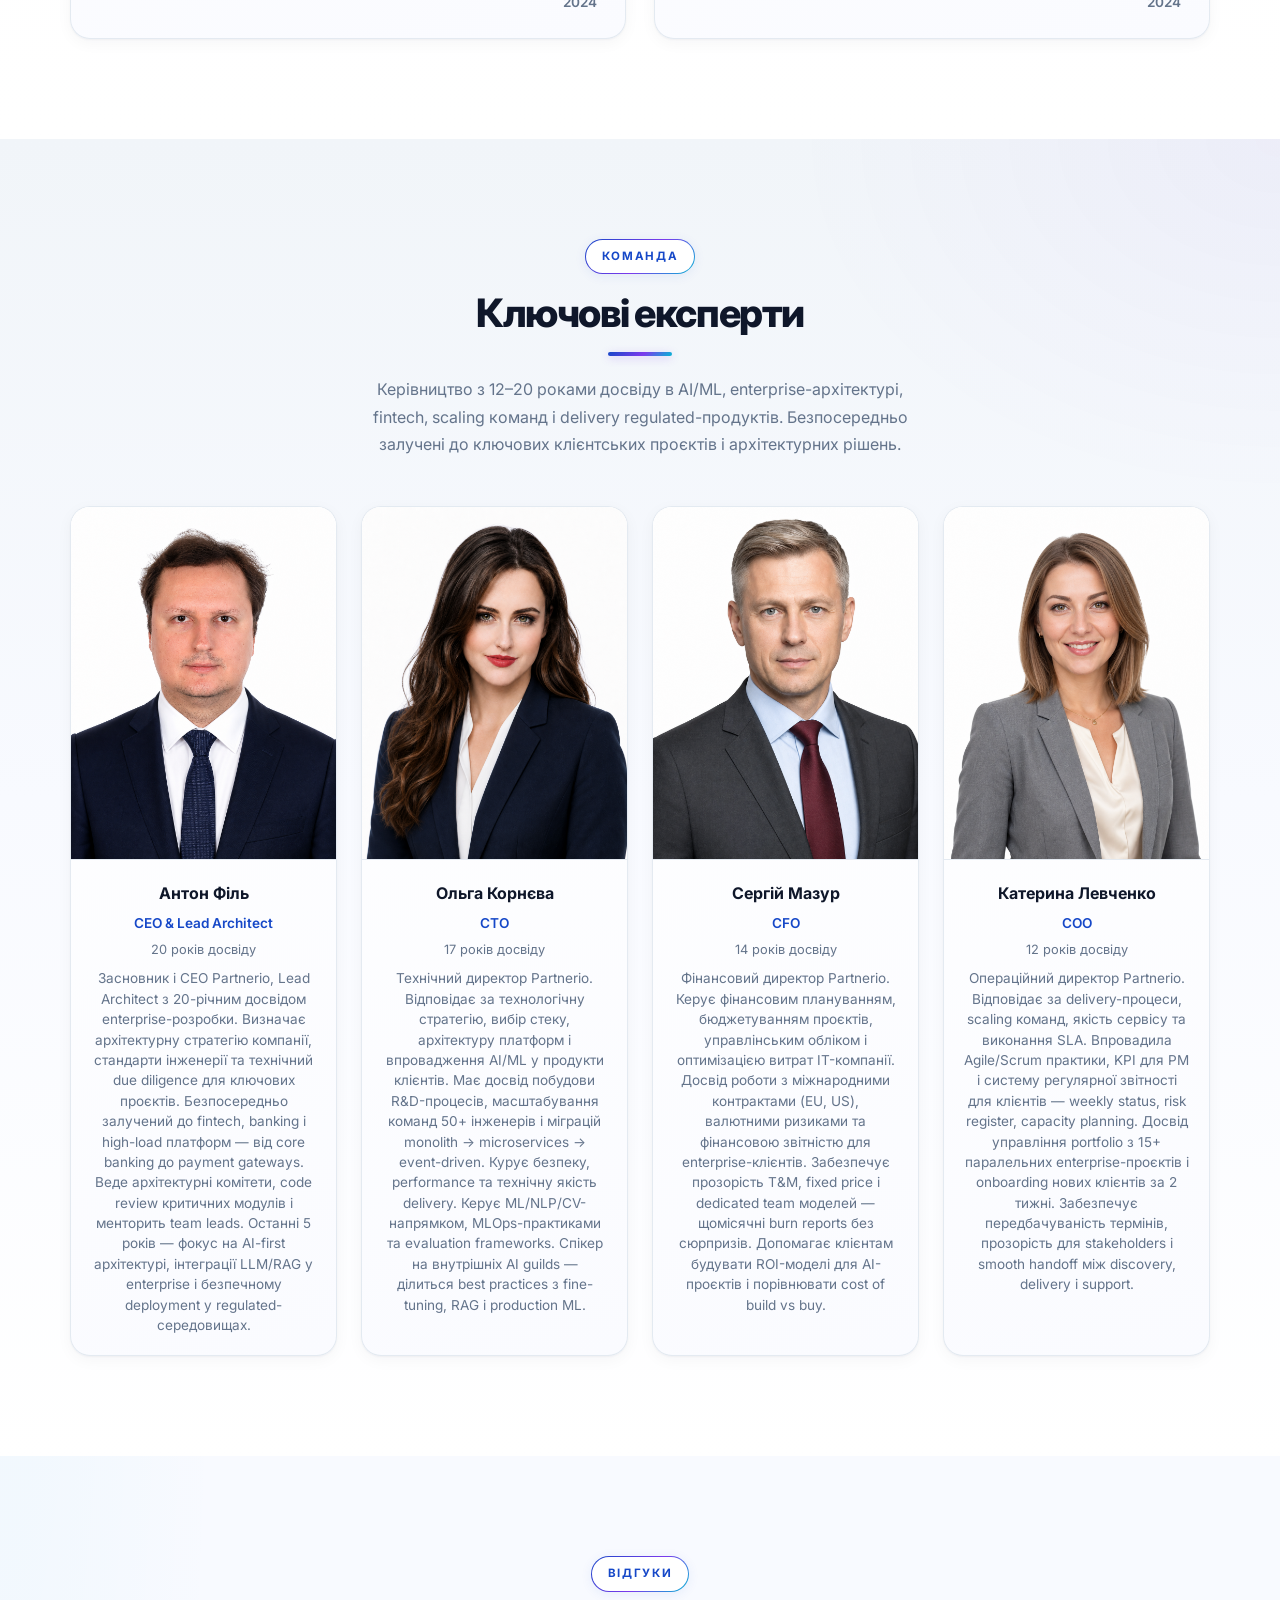
==== commit 0935ceb9: "fixes" ====
--- a/docs/index.html
+++ b/docs/index.html
@@ -31,7 +31,7 @@
   <link rel="preconnect" href="https://fonts.googleapis.com">
   <link rel="preconnect" href="https://fonts.gstatic.com" crossorigin>
   <link href="https://fonts.googleapis.com/css2?family=Inter:wght@400;500;600;700;800&family=Plus+Jakarta+Sans:wght@600;700;800&display=swap" rel="stylesheet">
-  <link rel="stylesheet" href="css/style.css?v=20250708h">
+  <link rel="stylesheet" href="css/style.css?v=20250708i">
   <script type="application/ld+json">
   {
     "@context": "https://schema.org",
@@ -427,43 +427,6 @@
       </div>
     </section>
 
-    <section class="section section--gray" id="faq">
-      <div class="container">
-        <div class="section-head reveal">
-          <span class="section-label" data-i18n="faq.label">FAQ</span>
-          <h2 class="section-title" data-i18n="faq.title">FAQ</h2>
-          <div class="section-line section-line--center"></div>
-          <p class="text-body text-center" data-i18n="faq.subtitle">Відповіді на типові запитання про замовлення AI-проєктів, розробку програмного забезпечення, терміни та підтримку.</p>
-        </div>
-        <div class="faq-list">
-          <details class="faq-item reveal" open>
-            <summary data-i18n="faq.q1">Як замовити розробку штучного інтелекту або програмного забезпечення в Partnerio?</summary>
-            <p data-i18n="faq.a1">Залиште заявку на сайті — протягом одного робочого дня менеджер зв'яжеться з вами та призначить безкоштовний discovery call.</p>
-          </details>
-          <details class="faq-item reveal">
-            <summary data-i18n="faq.q2">Які ШІ-рішення ви розробляєте?</summary>
-            <p data-i18n="faq.a2">LLM-асистенти, RAG, NLP, computer vision, голосові AI, fraud ML, multi-agent системи та MLOps.</p>
-          </details>
-          <details class="faq-item reveal">
-            <summary data-i18n="faq.q3">Скільки триває розробка AI-проєкту від ідеї до production?</summary>
-            <p data-i18n="faq.a3">PoC — від 4–8 тижнів, MVP — від 2–4 місяців, enterprise — від 4–12 місяців.</p>
-          </details>
-          <details class="faq-item reveal">
-            <summary data-i18n="faq.q4">Чи розробляєте ви програмне забезпечення окремо від ШІ?</summary>
-            <p data-i18n="faq.a4">Так — веб і mobile, SaaS, API, QA та DevOps окремо або разом з ШІ-проєктом.</p>
-          </details>
-          <details class="faq-item reveal">
-            <summary data-i18n="faq.q5">З якими регіонами і галузями ви працюєте?</summary>
-            <p data-i18n="faq.a5">Київ, Львів, remote для України, ЄС та США. Fintech, retail, manufacturing, healthtech та інші галузі.</p>
-          </details>
-          <details class="faq-item reveal">
-            <summary data-i18n="faq.q6">Чи надаєте підтримку після запуску проєкту?</summary>
-            <p data-i18n="faq.a6">Так — L1/L2/L3 support за SLA, моніторинг моделей, retrain і розвиток функціоналу.</p>
-          </details>
-        </div>
-      </div>
-    </section>
-
     <section class="cta-band">
       <div class="container cta-band__inner reveal">
         <div>
@@ -551,7 +514,7 @@
           </a>
           <p data-i18n="footer.tagline">Розробка, тестування ПЗ та ШІ-рішення для бізнесу.</p>
         </div>
-        <div class="footer__nav"><h4 data-i18n="footer.company">Компанія</h4><ul><li><a href="#about" data-i18n="nav.about">Про нас</a></li><li><a href="#services" data-i18n="nav.services">Послуги</a></li><li><a href="#projects" data-i18n="nav.projects">Проєкти</a></li><li><a href="#faq" data-i18n="faq.label">FAQ</a></li><li><a href="#contact" data-i18n="contact.label">Контакти</a></li></ul></div>
+        <div class="footer__nav"><h4 data-i18n="footer.company">Компанія</h4><ul><li><a href="#about" data-i18n="nav.about">Про нас</a></li><li><a href="#services" data-i18n="nav.services">Послуги</a></li><li><a href="#projects" data-i18n="nav.projects">Проєкти</a></li><li><a href="#contact" data-i18n="contact.label">Контакти</a></li></ul></div>
         <div class="footer__nav"><h4 data-i18n="footer.services">Послуги</h4><ul><li><a href="#services" data-i18n="footer.dev">Розробка</a></li><li><a href="#services" data-i18n="footer.testing">Тестування</a></li><li><a href="#services" data-i18n="footer.ai">ШІ-проєкти</a></li><li><a href="#services" data-i18n="contact.serviceDevops">DevOps</a></li></ul></div>
         <div class="footer__contact">
           <h4 data-i18n="footer.contacts">Контакти</h4>
--- a/docs/css/style.css
+++ b/docs/css/style.css
@@ -1117,6 +1117,16 @@
   color: var(--navy);
   margin-bottom: 10px;
   padding-right: 52px;
+  min-height: 2.75rem;
+  display: -webkit-box;
+  -webkit-line-clamp: 2;
+  -webkit-box-orient: vertical;
+  overflow: hidden;
+}
+.service-card__intro {
+  flex-shrink: 0;
+  min-height: 12.5rem;
+  margin-bottom: 16px;
 }
 .service-card__lead {
   font-size: 0.95rem;
@@ -1133,26 +1143,40 @@
   font-size: 0.9rem;
   color: var(--text-light);
   line-height: 1.75;
-  margin-bottom: 16px;
+  margin-bottom: 0;
   display: -webkit-box;
   -webkit-line-clamp: 4;
   -webkit-box-orient: vertical;
   overflow: hidden;
+  min-height: 6.3rem;
+}
+.service-card__details--empty {
+  visibility: hidden;
+  pointer-events: none;
 }
 .service-card p { font-size: 0.93rem; color: var(--text-light); margin-bottom: 16px; }
 .service-card ul {
   display: grid;
   gap: 8px;
-  margin-top: 0;
+  margin-top: auto;
   flex: 1 1 auto;
-  min-height: 272px;
   align-content: start;
+  grid-template-rows: repeat(10, minmax(2.75rem, auto));
 }
 .service-card li {
   font-size: 0.875rem;
   color: var(--text);
   padding-left: 18px;
   position: relative;
+  min-height: 2.75rem;
+  display: -webkit-box;
+  -webkit-line-clamp: 2;
+  -webkit-box-orient: vertical;
+  overflow: hidden;
+}
+.service-card__spacer {
+  visibility: hidden;
+  pointer-events: none;
 }
 .service-card li::before {
   content: '';
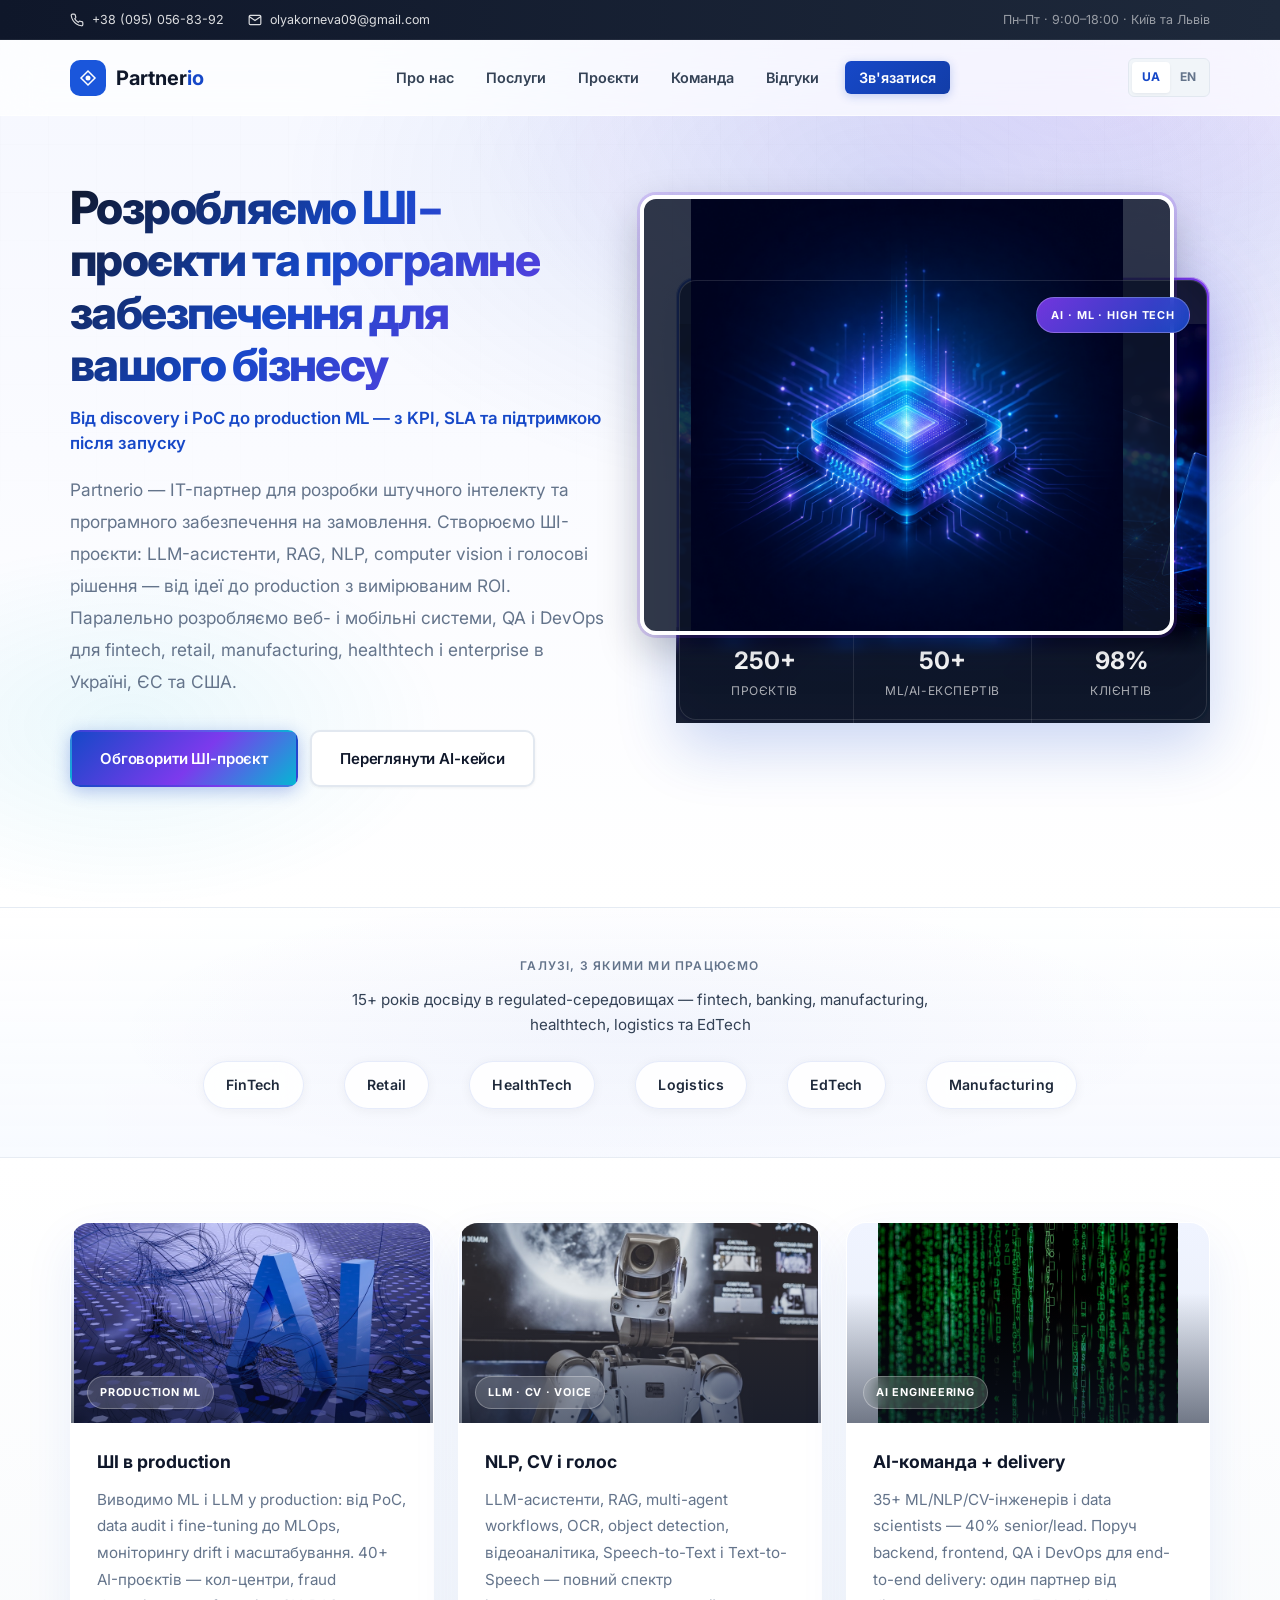
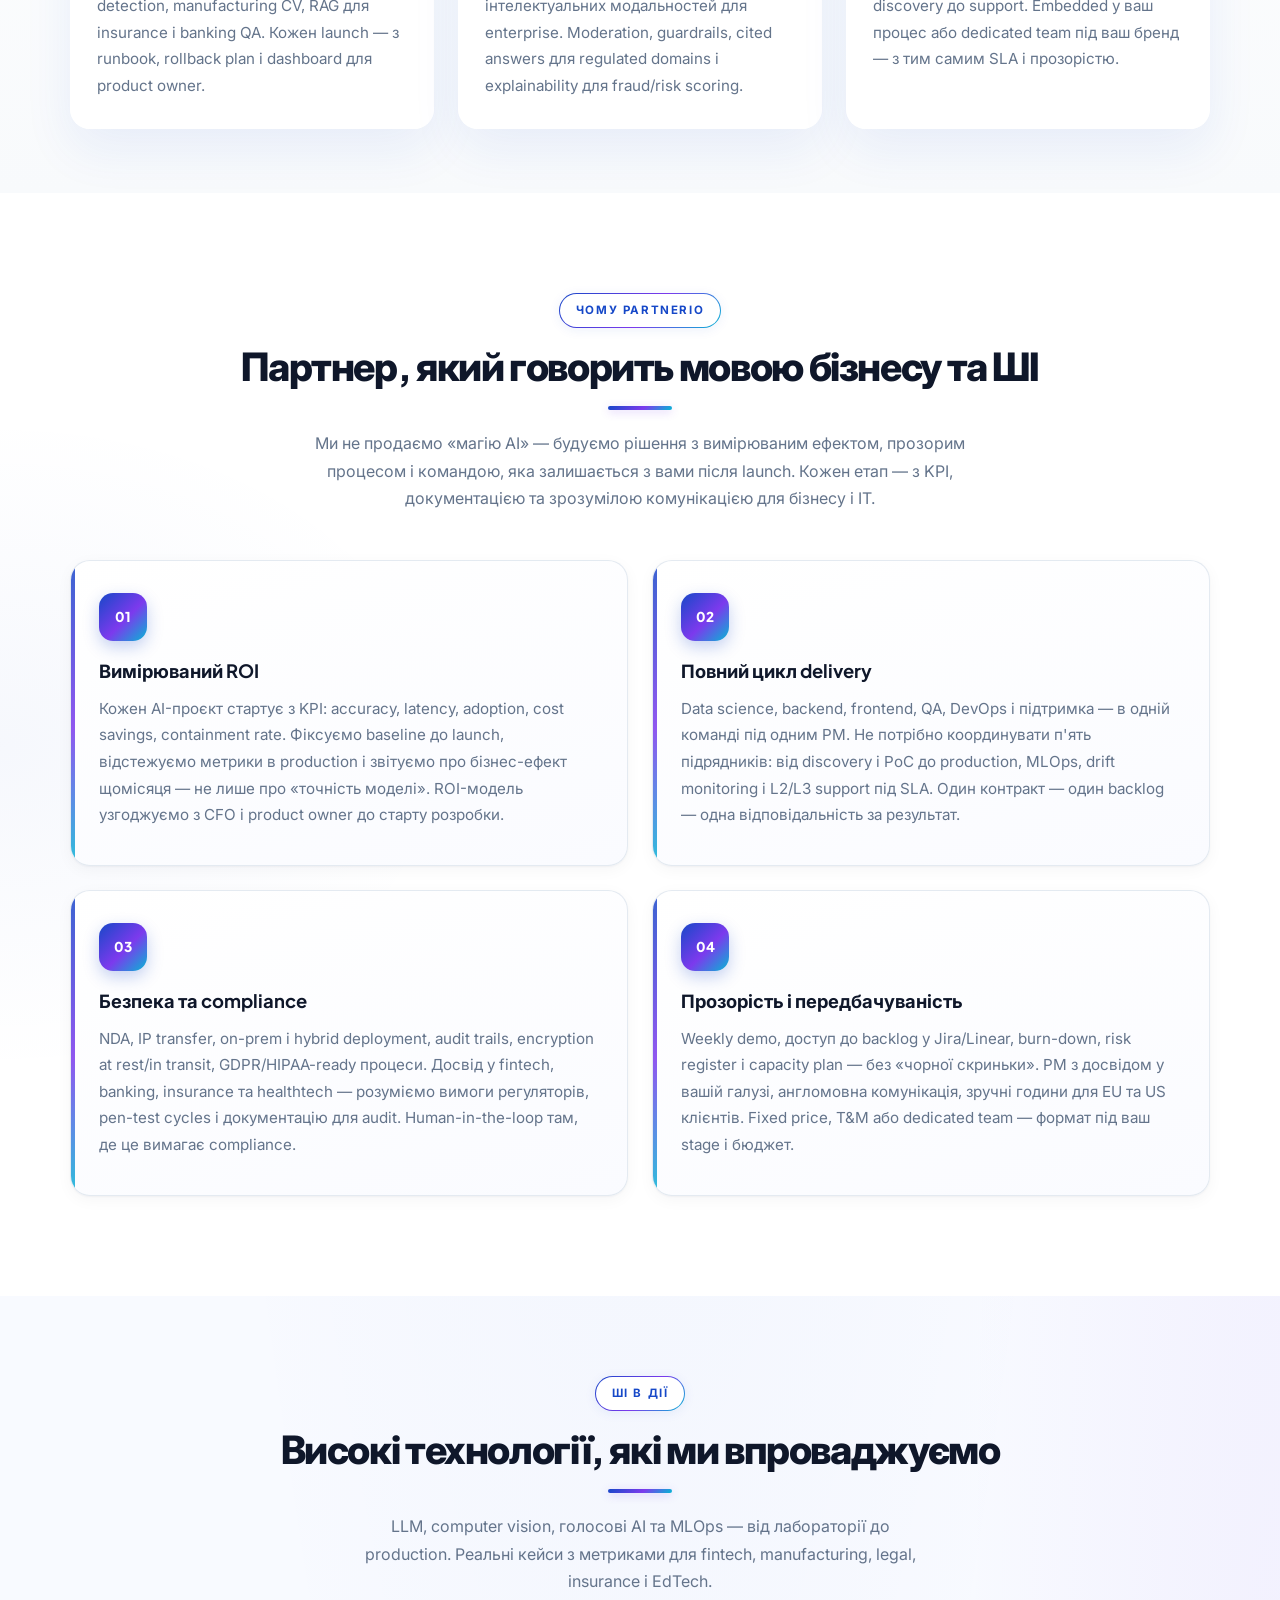
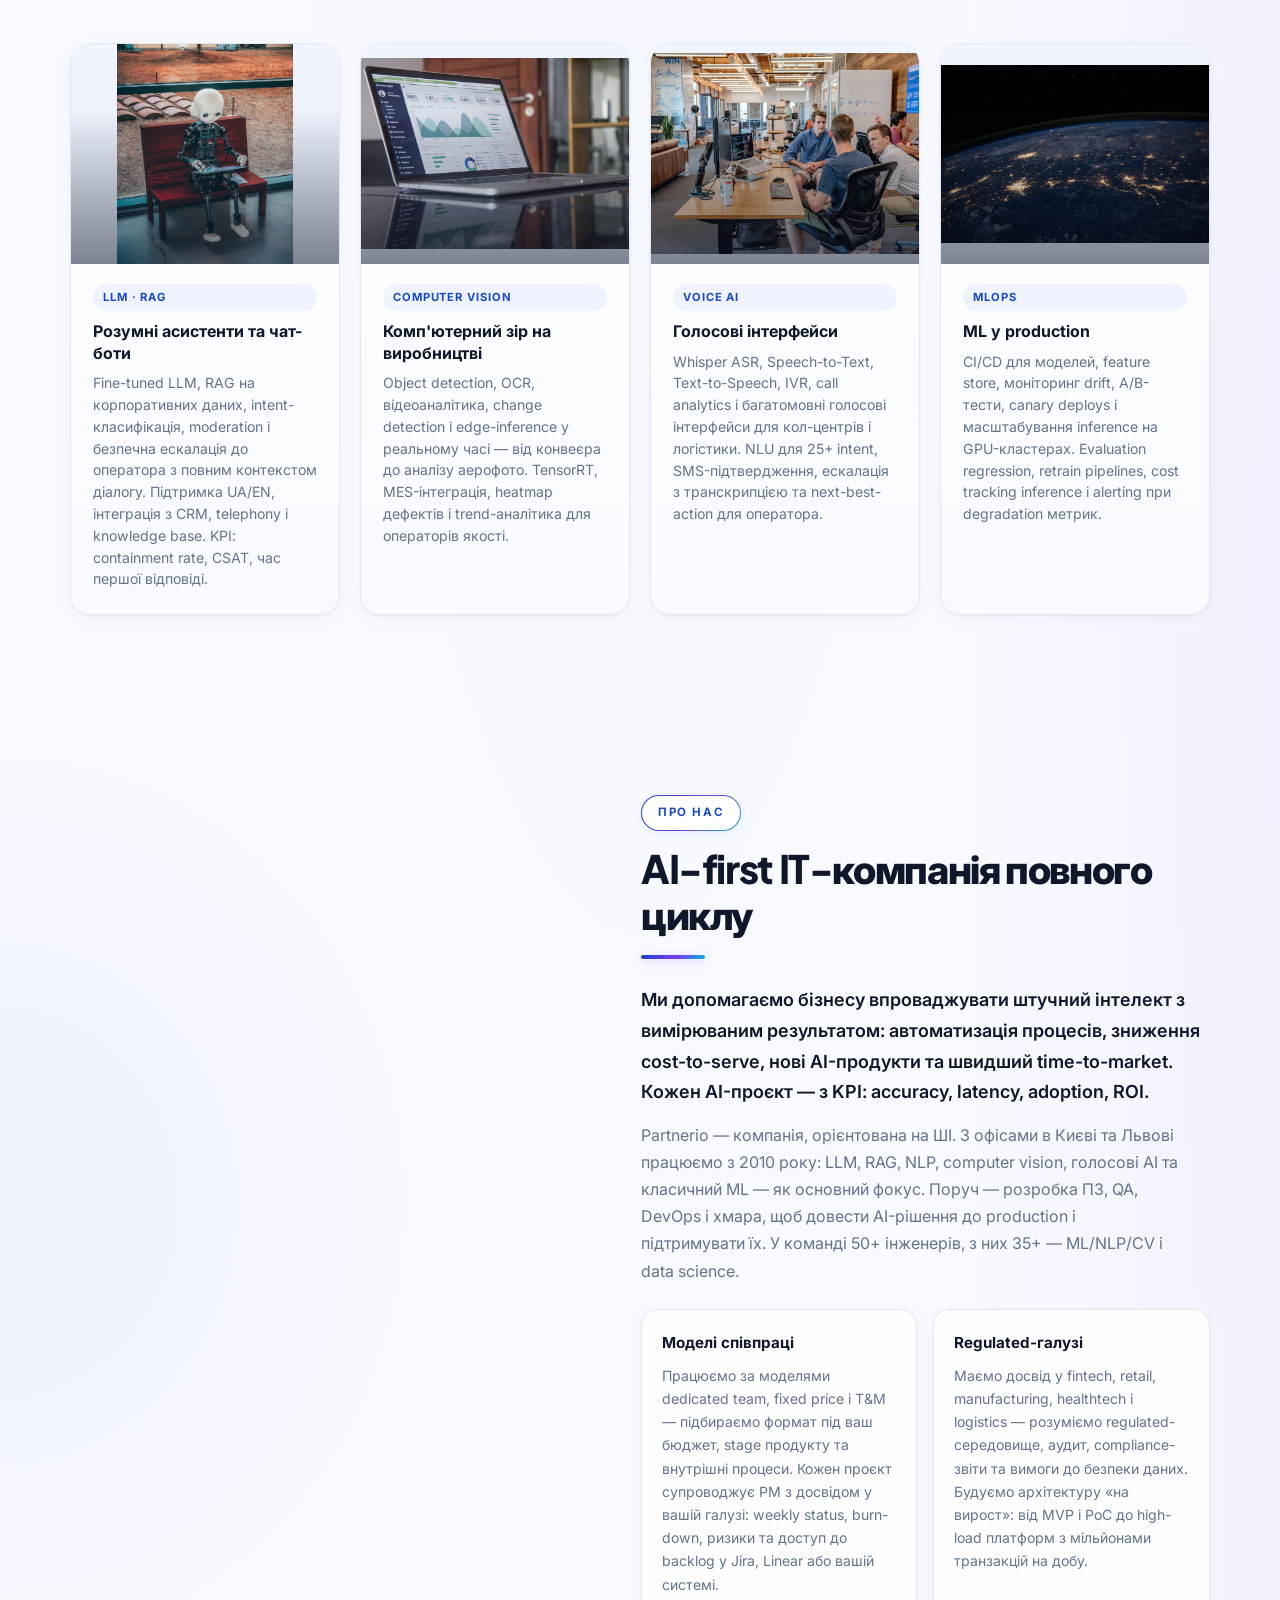
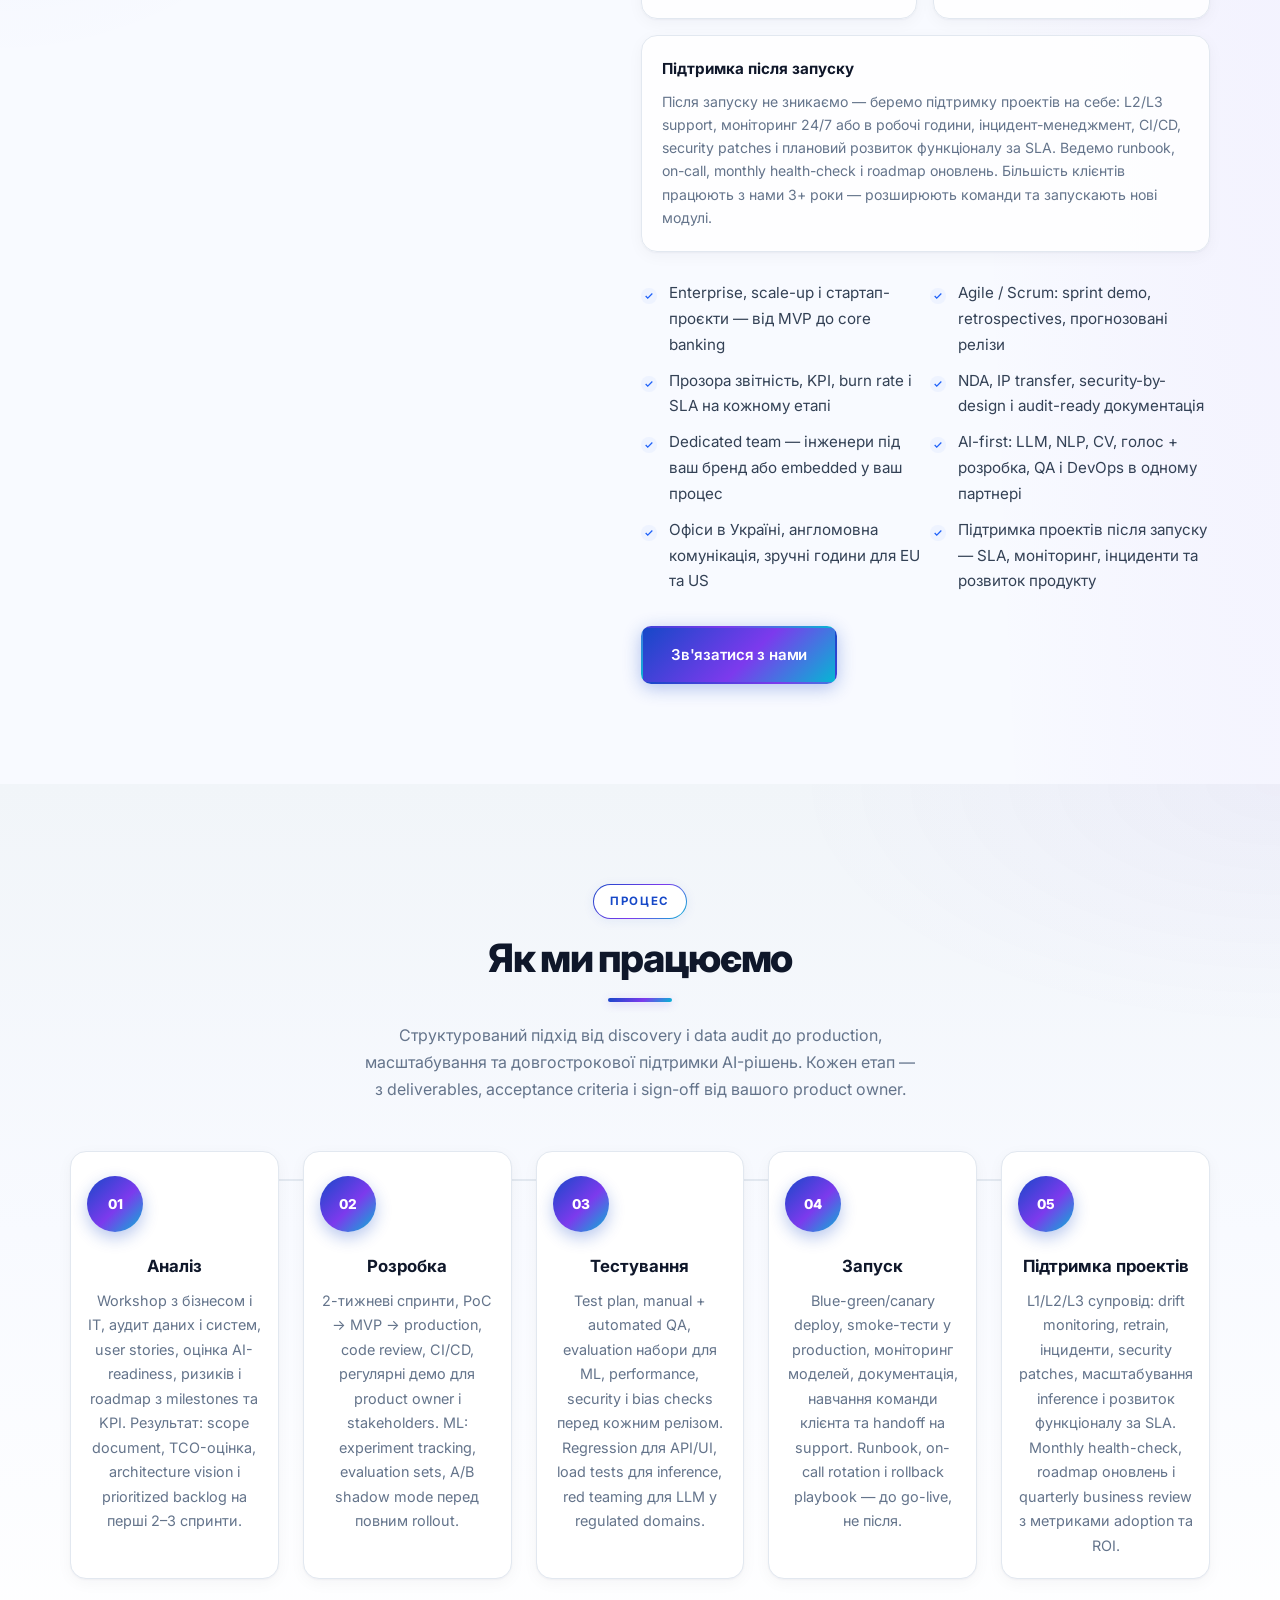
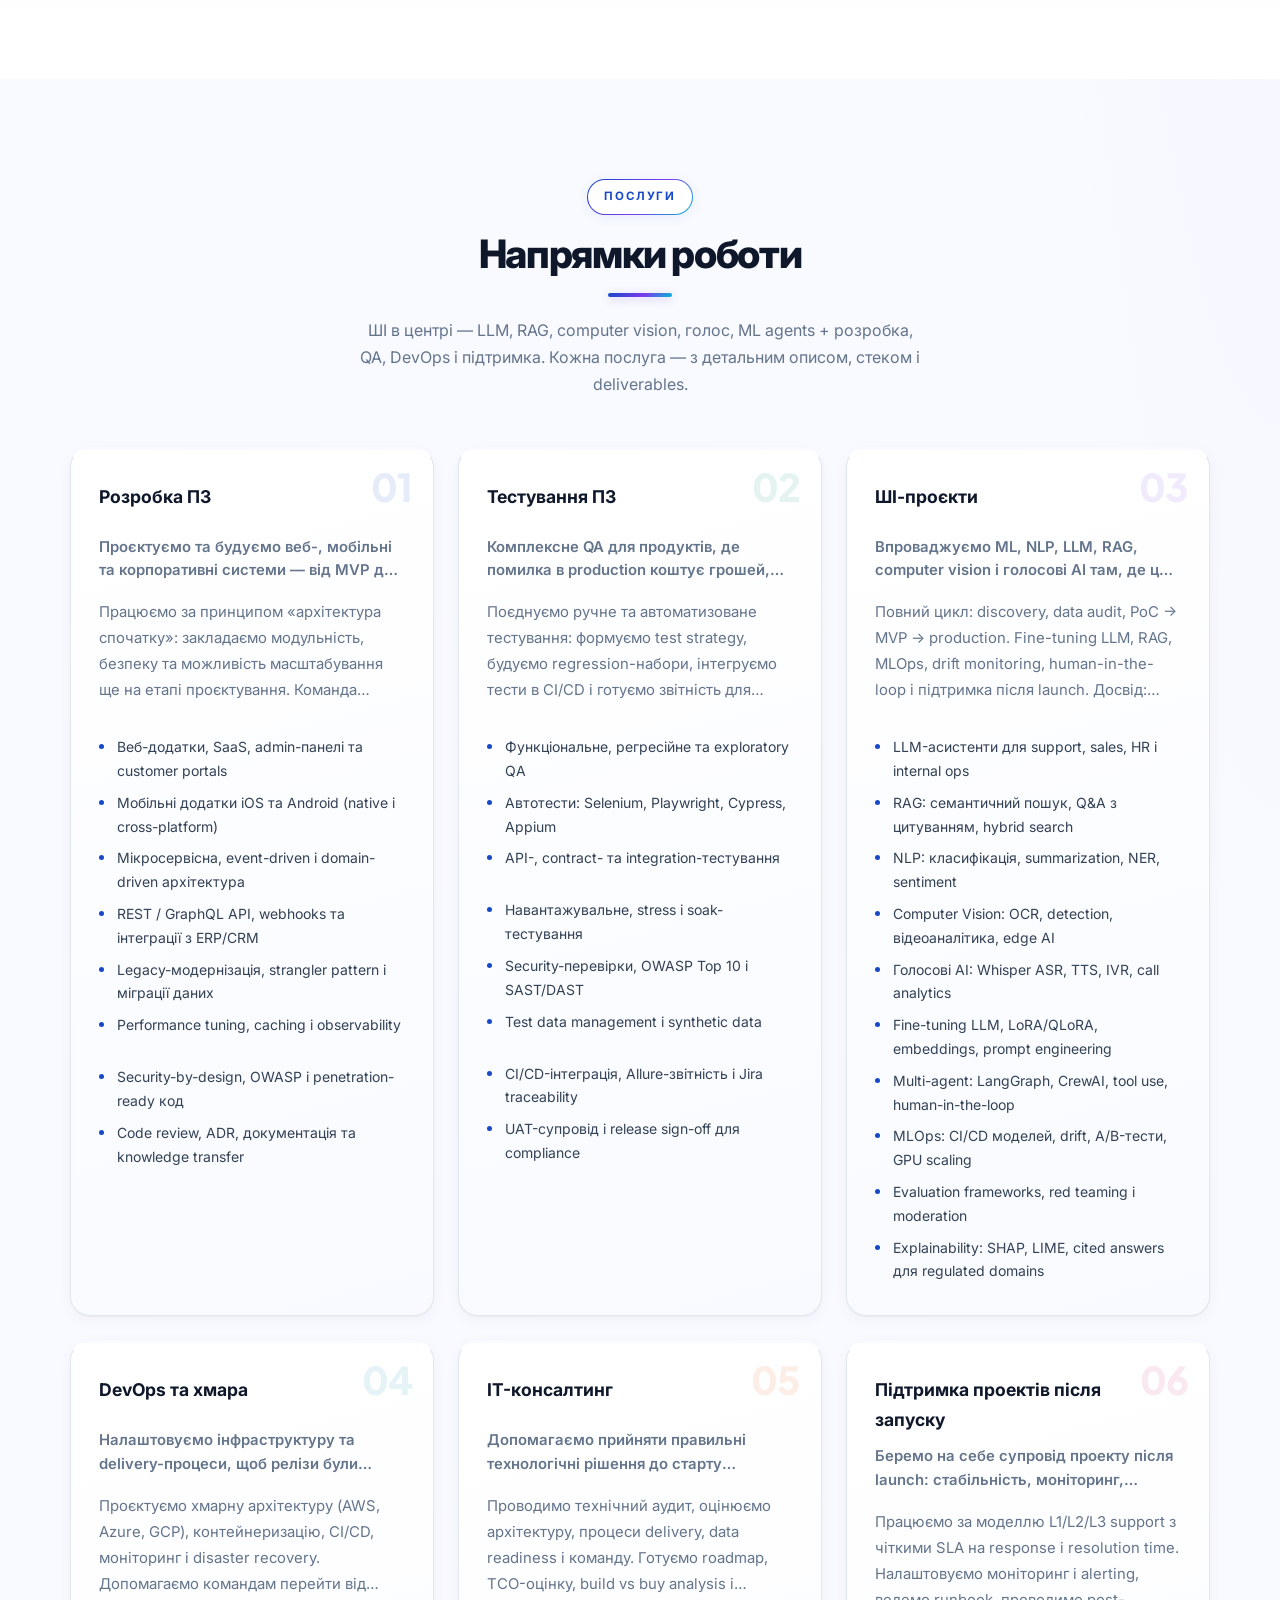
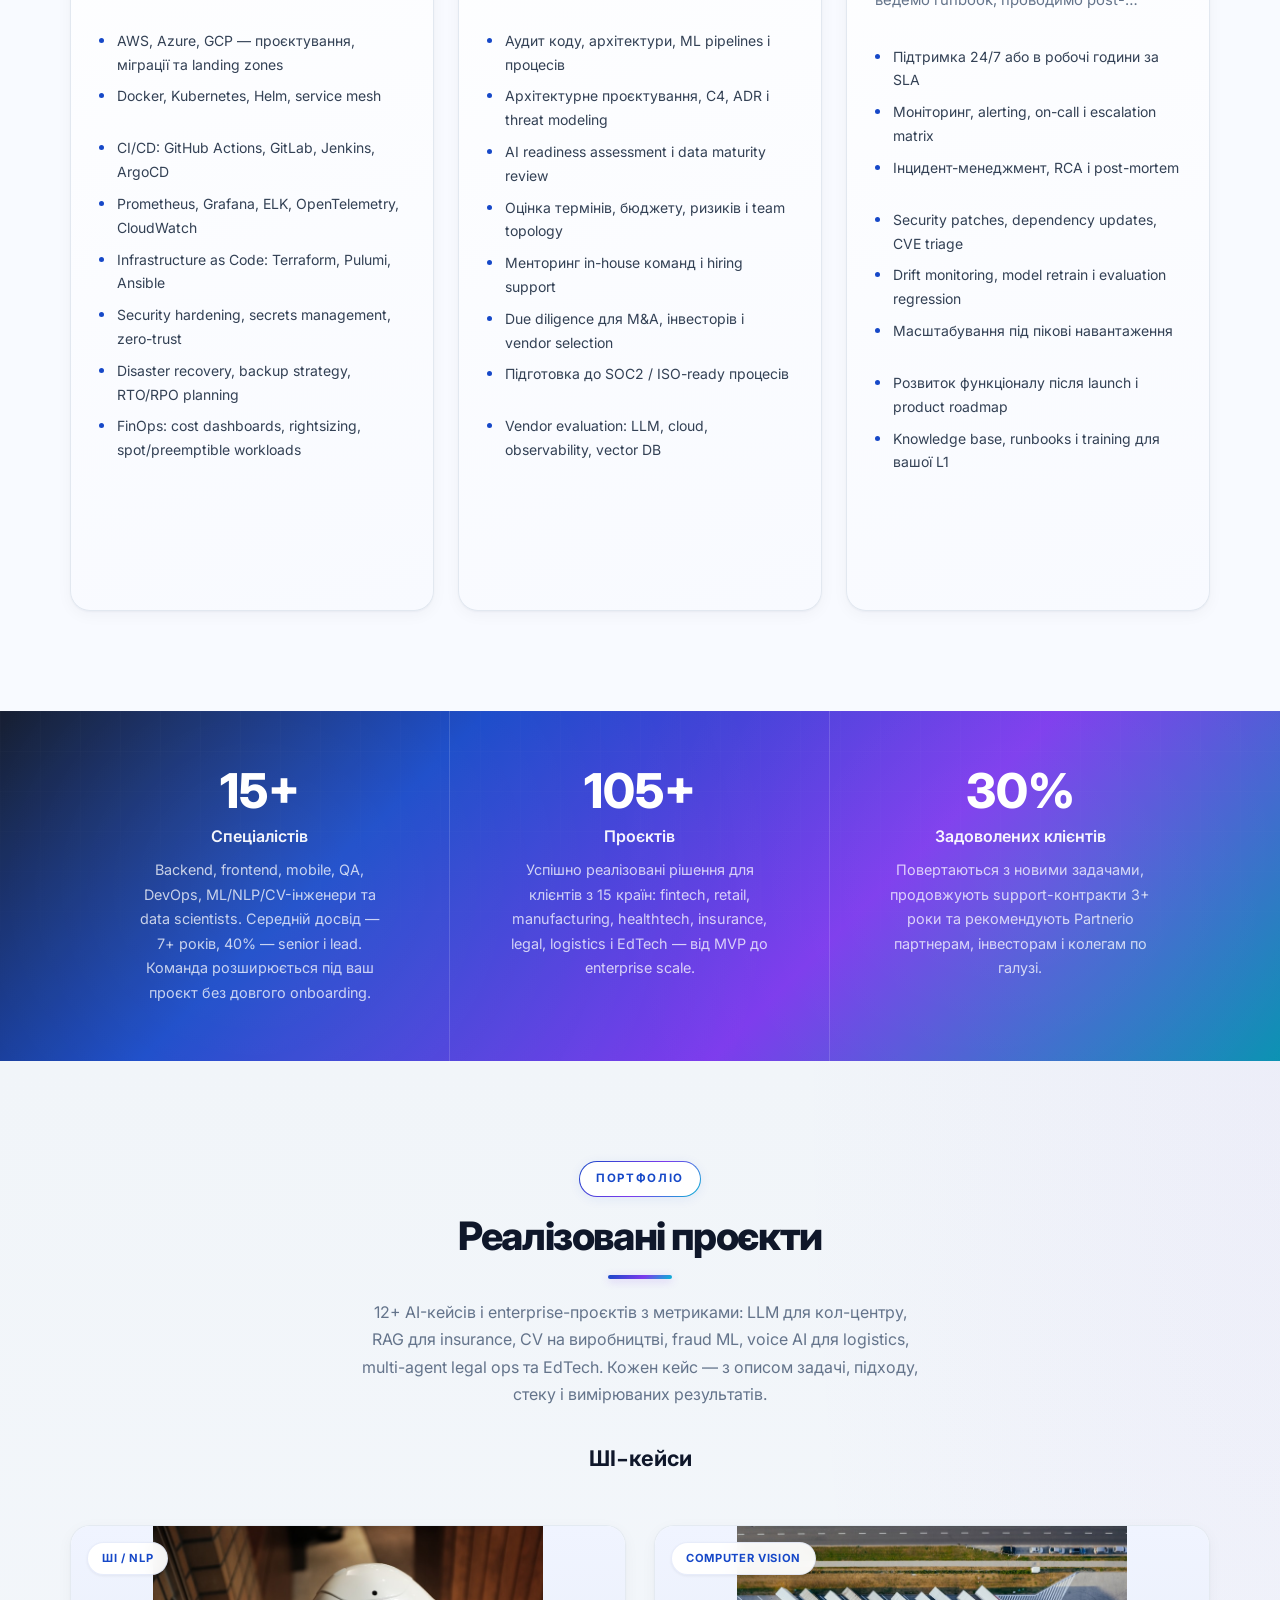
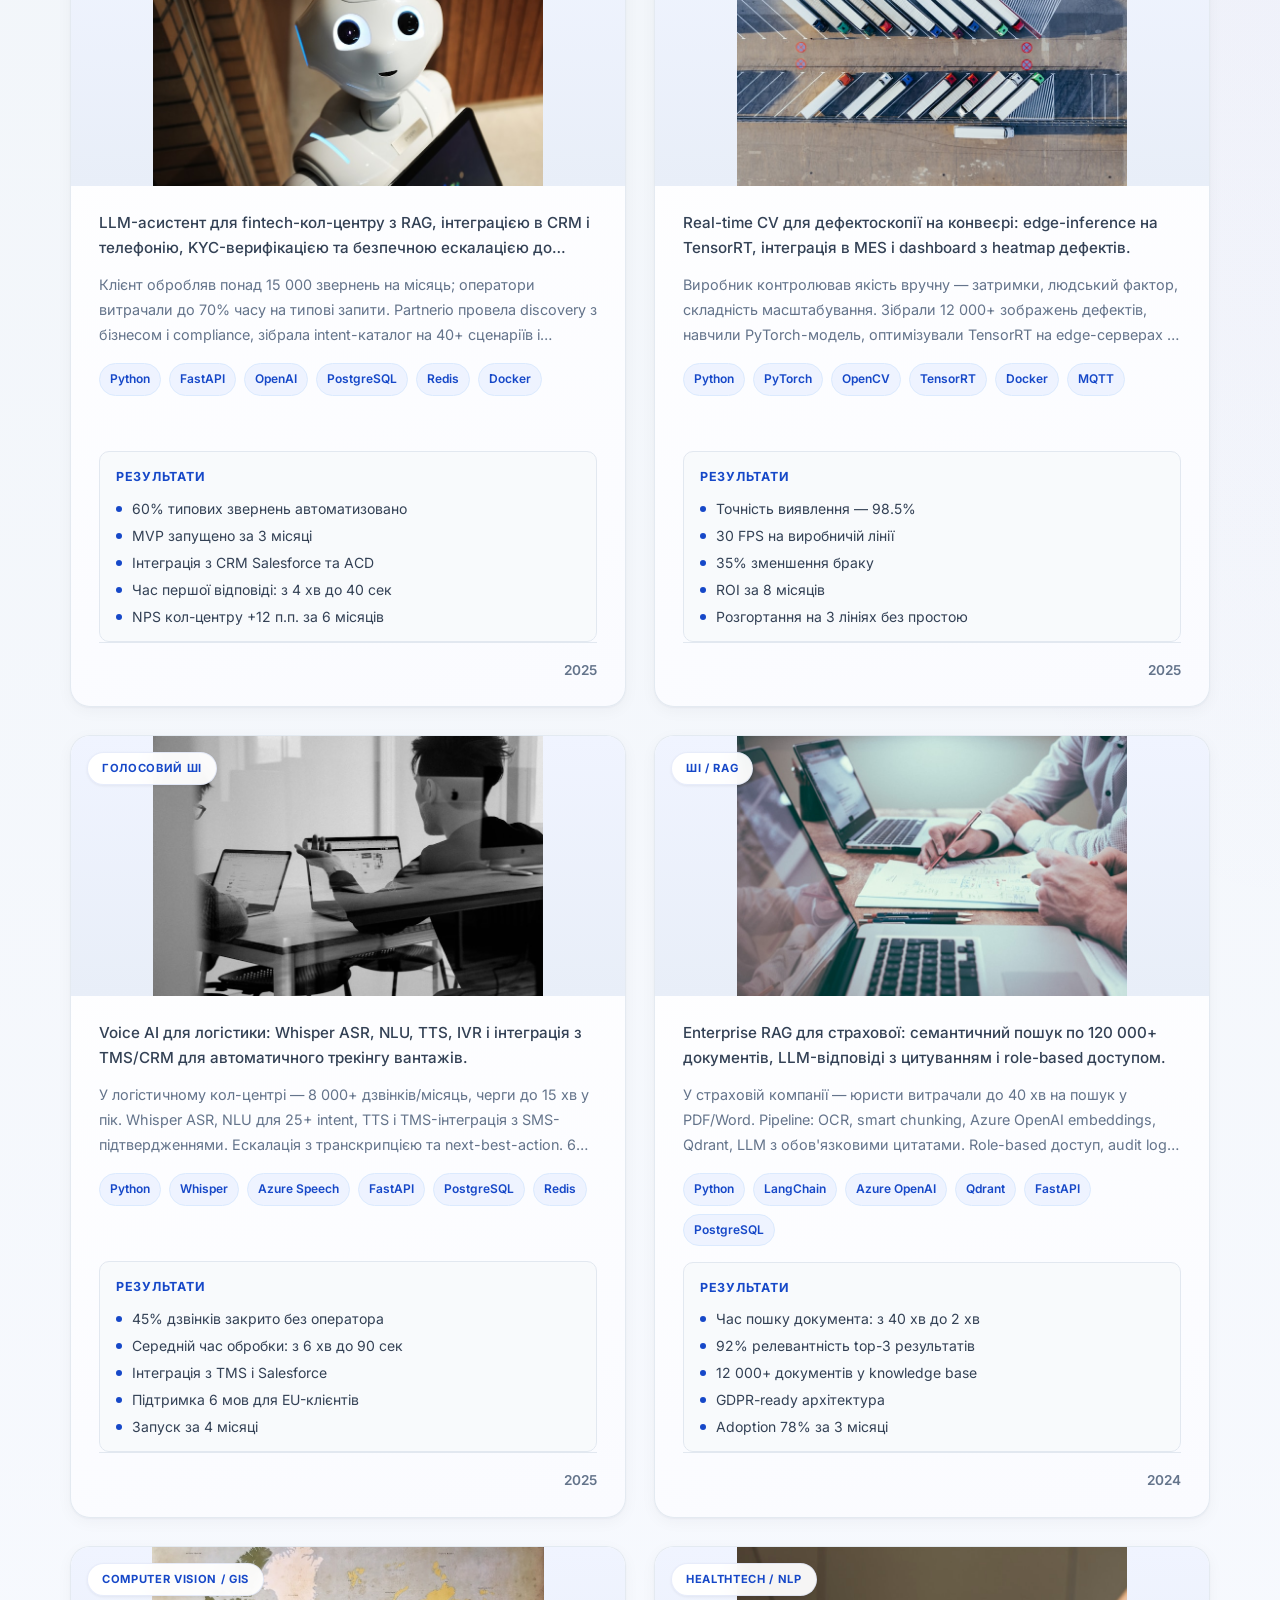
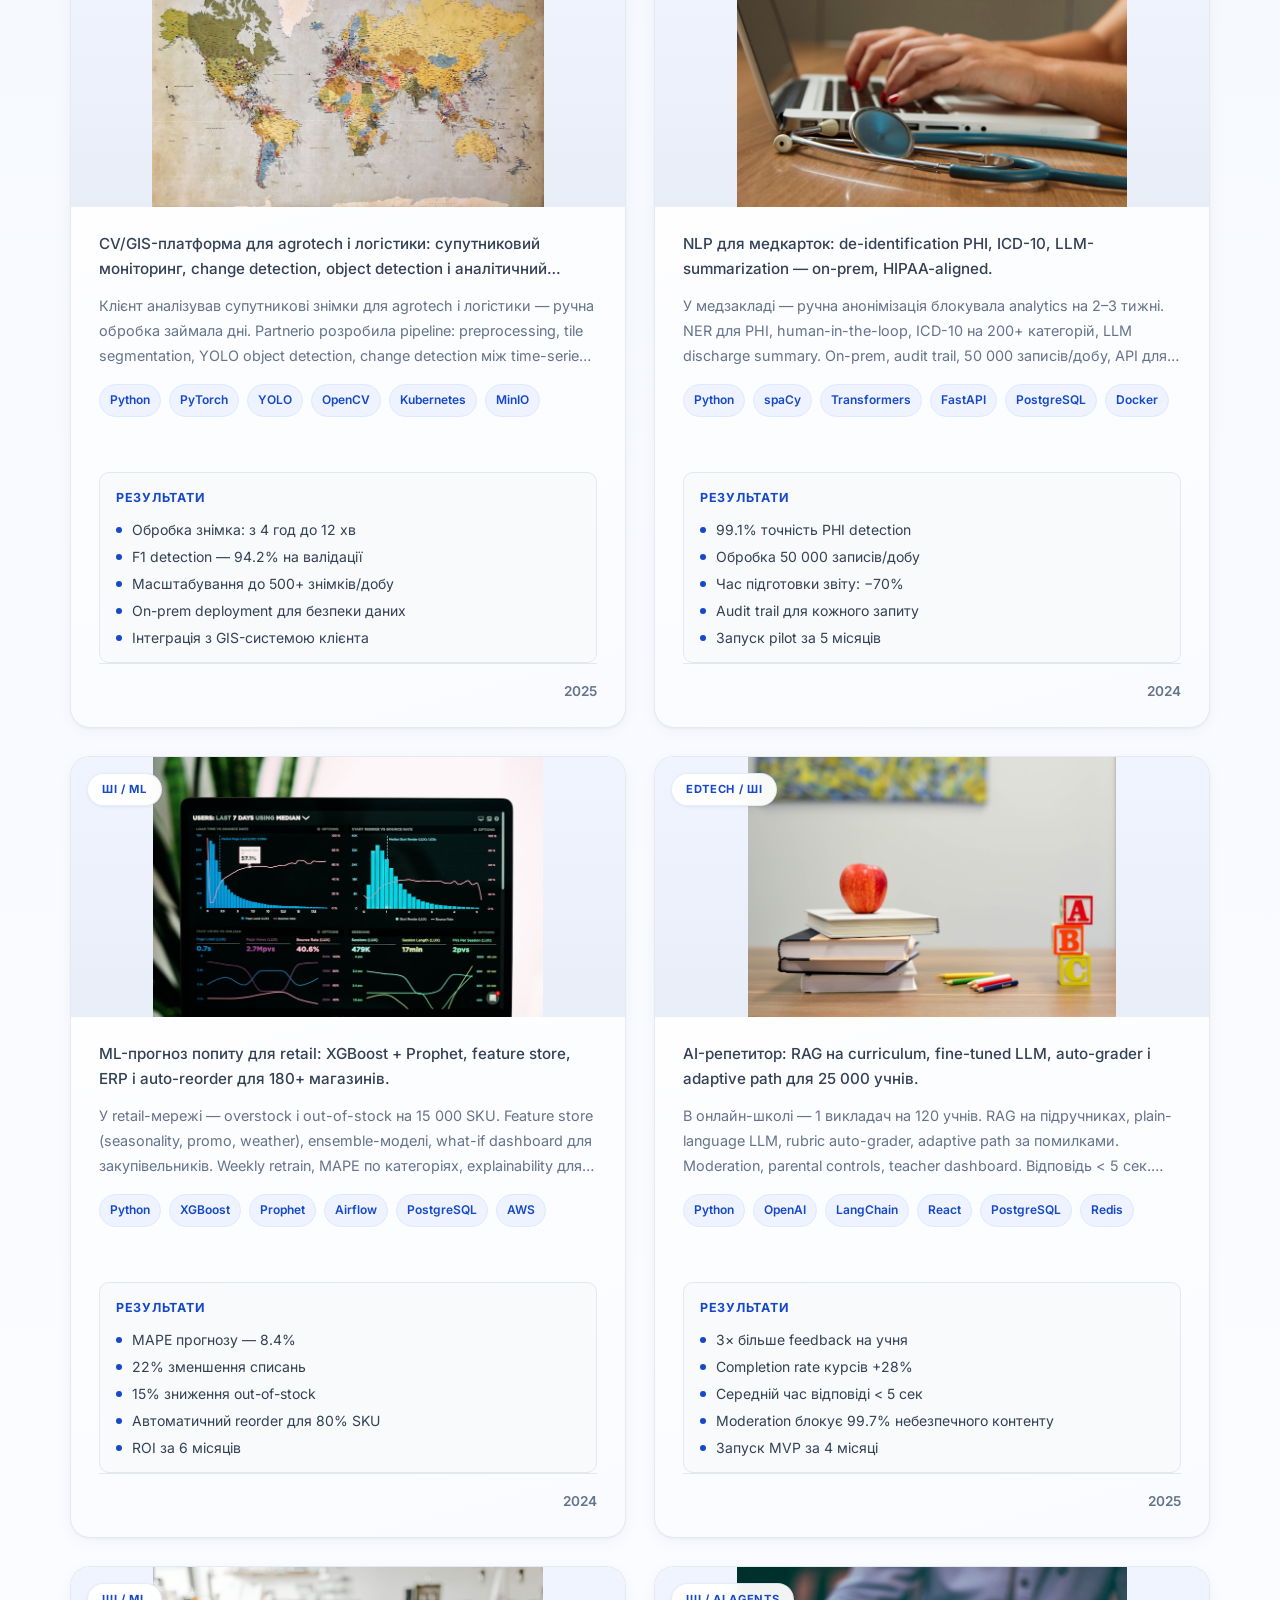
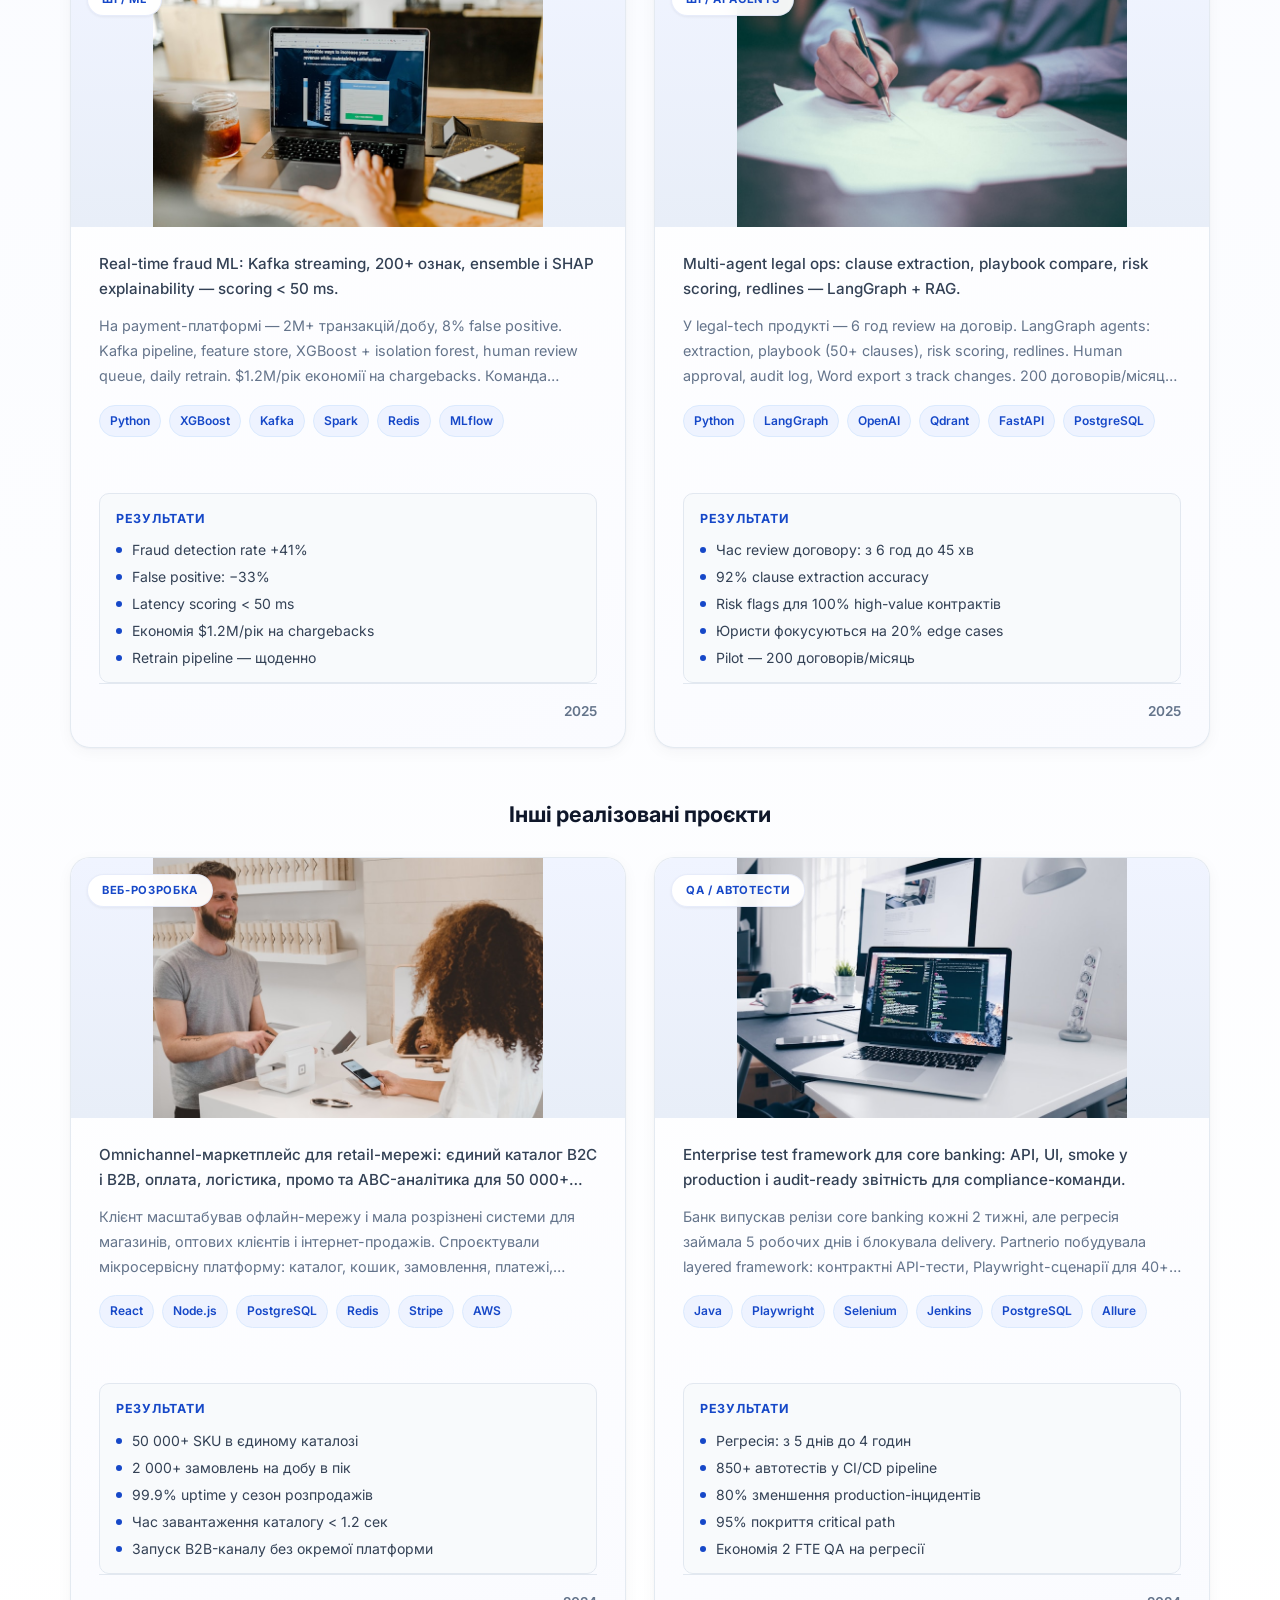
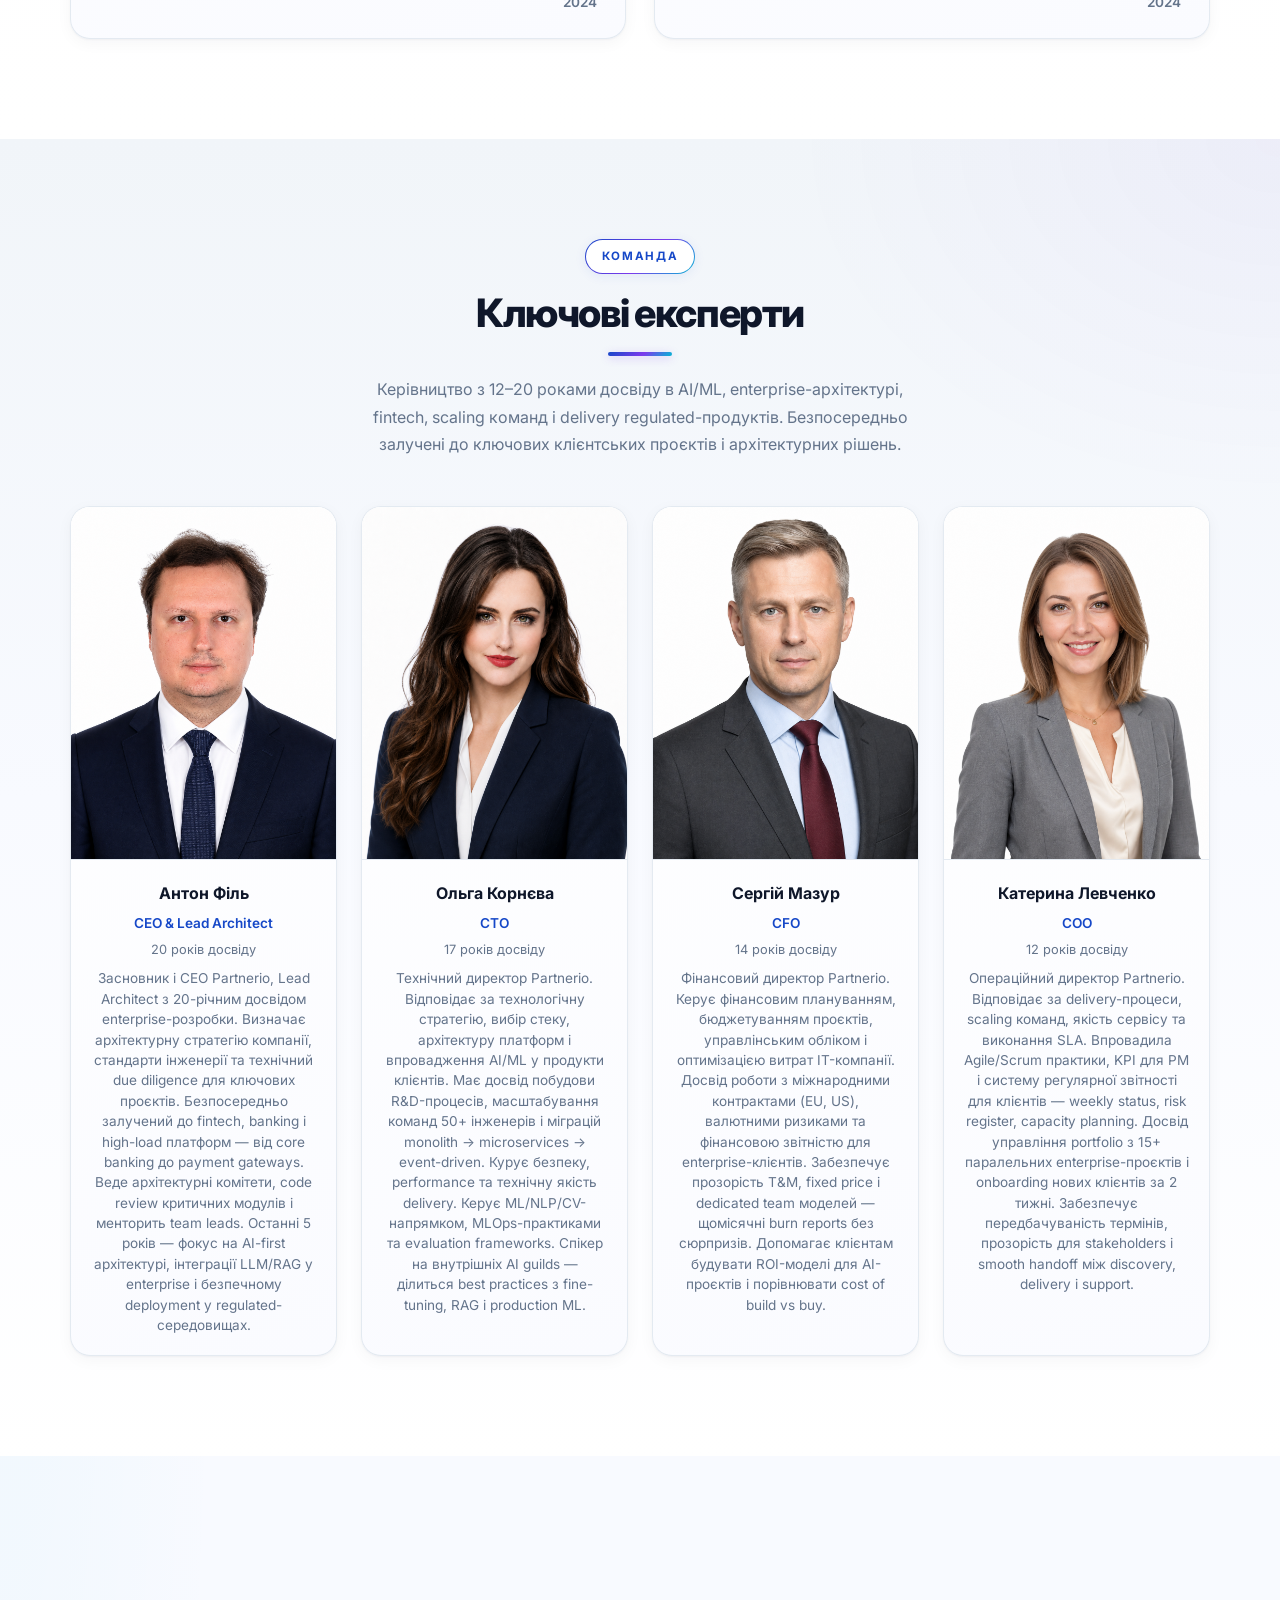
==== commit 20c56868: "fixes" ====
--- a/docs/index.html
+++ b/docs/index.html
@@ -335,7 +335,7 @@
               <p data-i18n="about.body3">Маємо досвід у fintech, retail, manufacturing, healthtech і logistics — розуміємо regulated-середовище, аудит, compliance-звіти та вимоги до безпеки даних. Будуємо архітектуру «на вирост»: від MVP і PoC до high-load платформ з мільйонами транзакцій на добу.</p>
             </article>
             <article class="about__highlight about__highlight--wide">
-              <h3 data-i18n="about.h3">Підтримка після launch</h3>
+              <h3 data-i18n="about.h3">Підтримка після запуску</h3>
               <p data-i18n="about.body4">Після запуску не зникаємо — беремо підтримку проектів на себе: L2/L3 support, моніторинг 24/7 або в робочі години, інцидент-менеджмент, CI/CD, security patches і плановий розвиток функціоналу за SLA. Ведемо runbook, on-call, monthly health-check і roadmap оновлень. Більшість клієнтів працюють з нами 3+ роки — розширюють команди та запускають нові модулі.</p>
             </article>
           </div>
